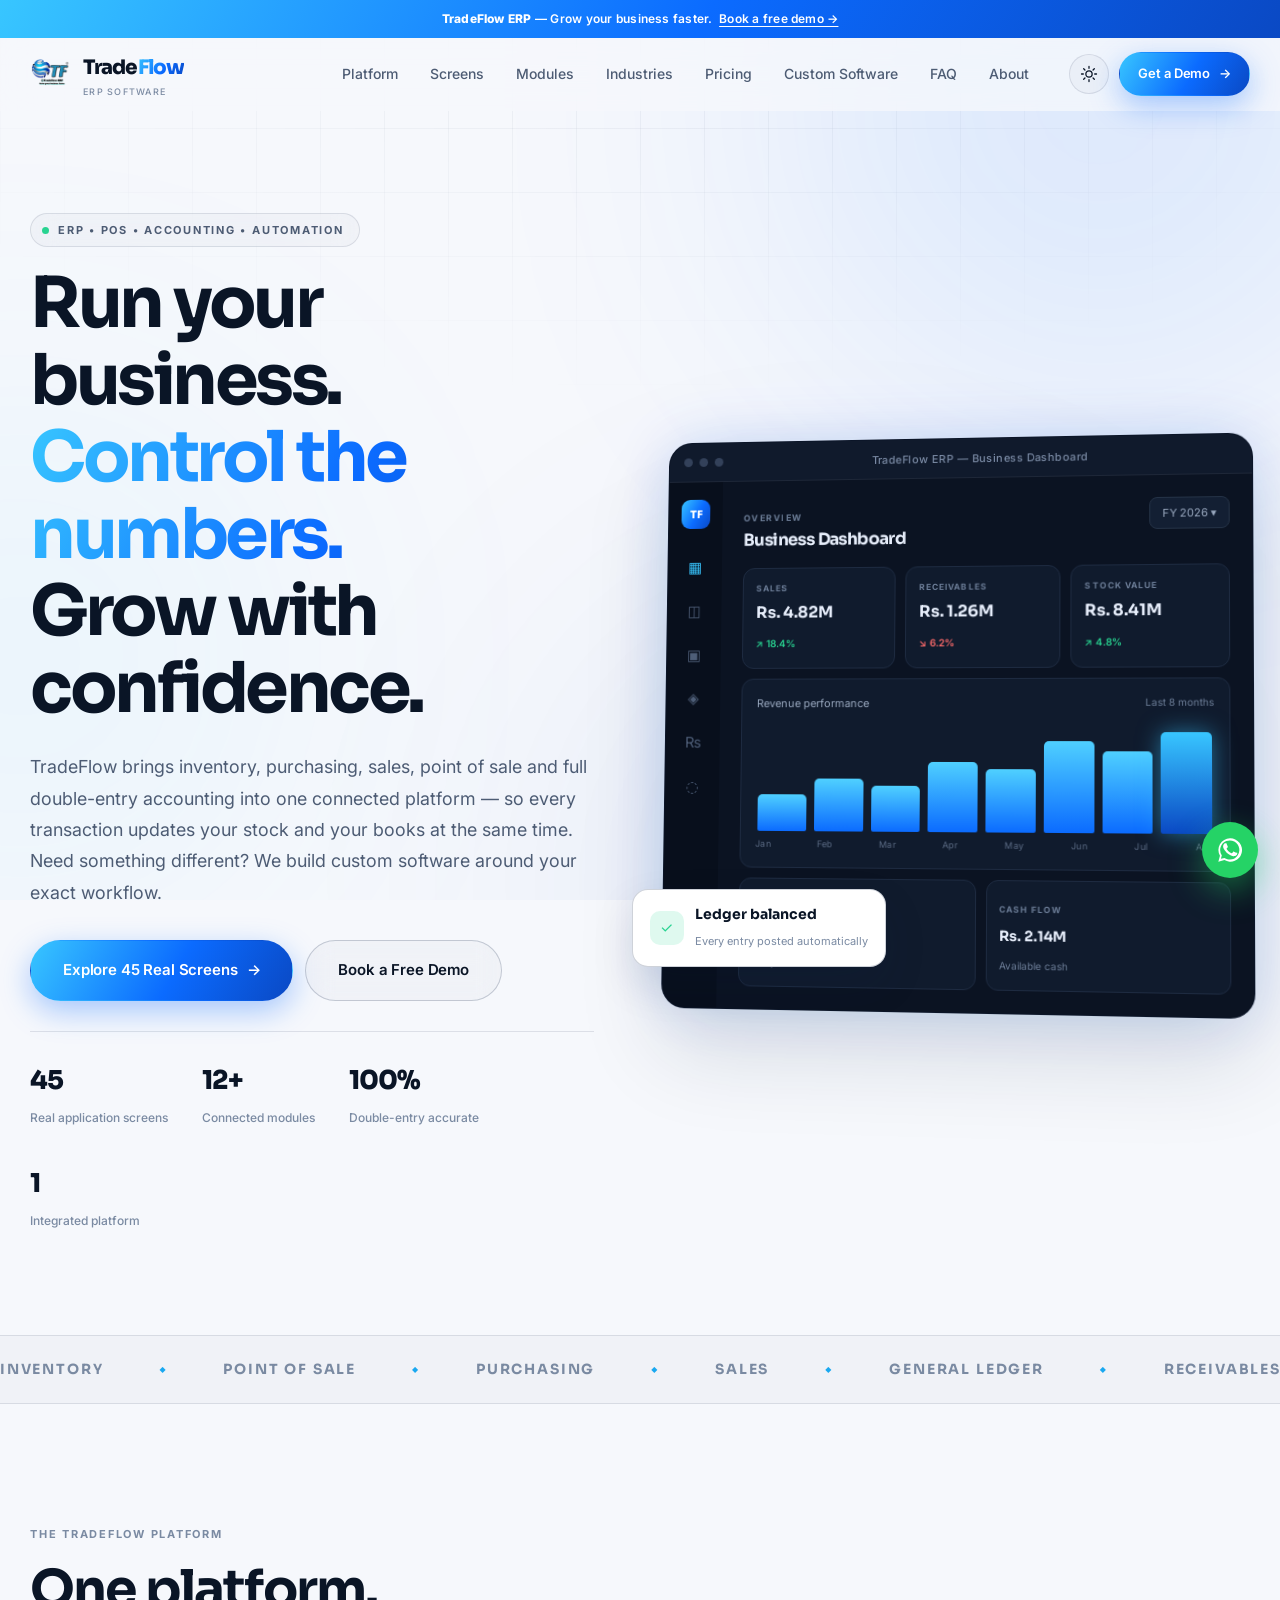
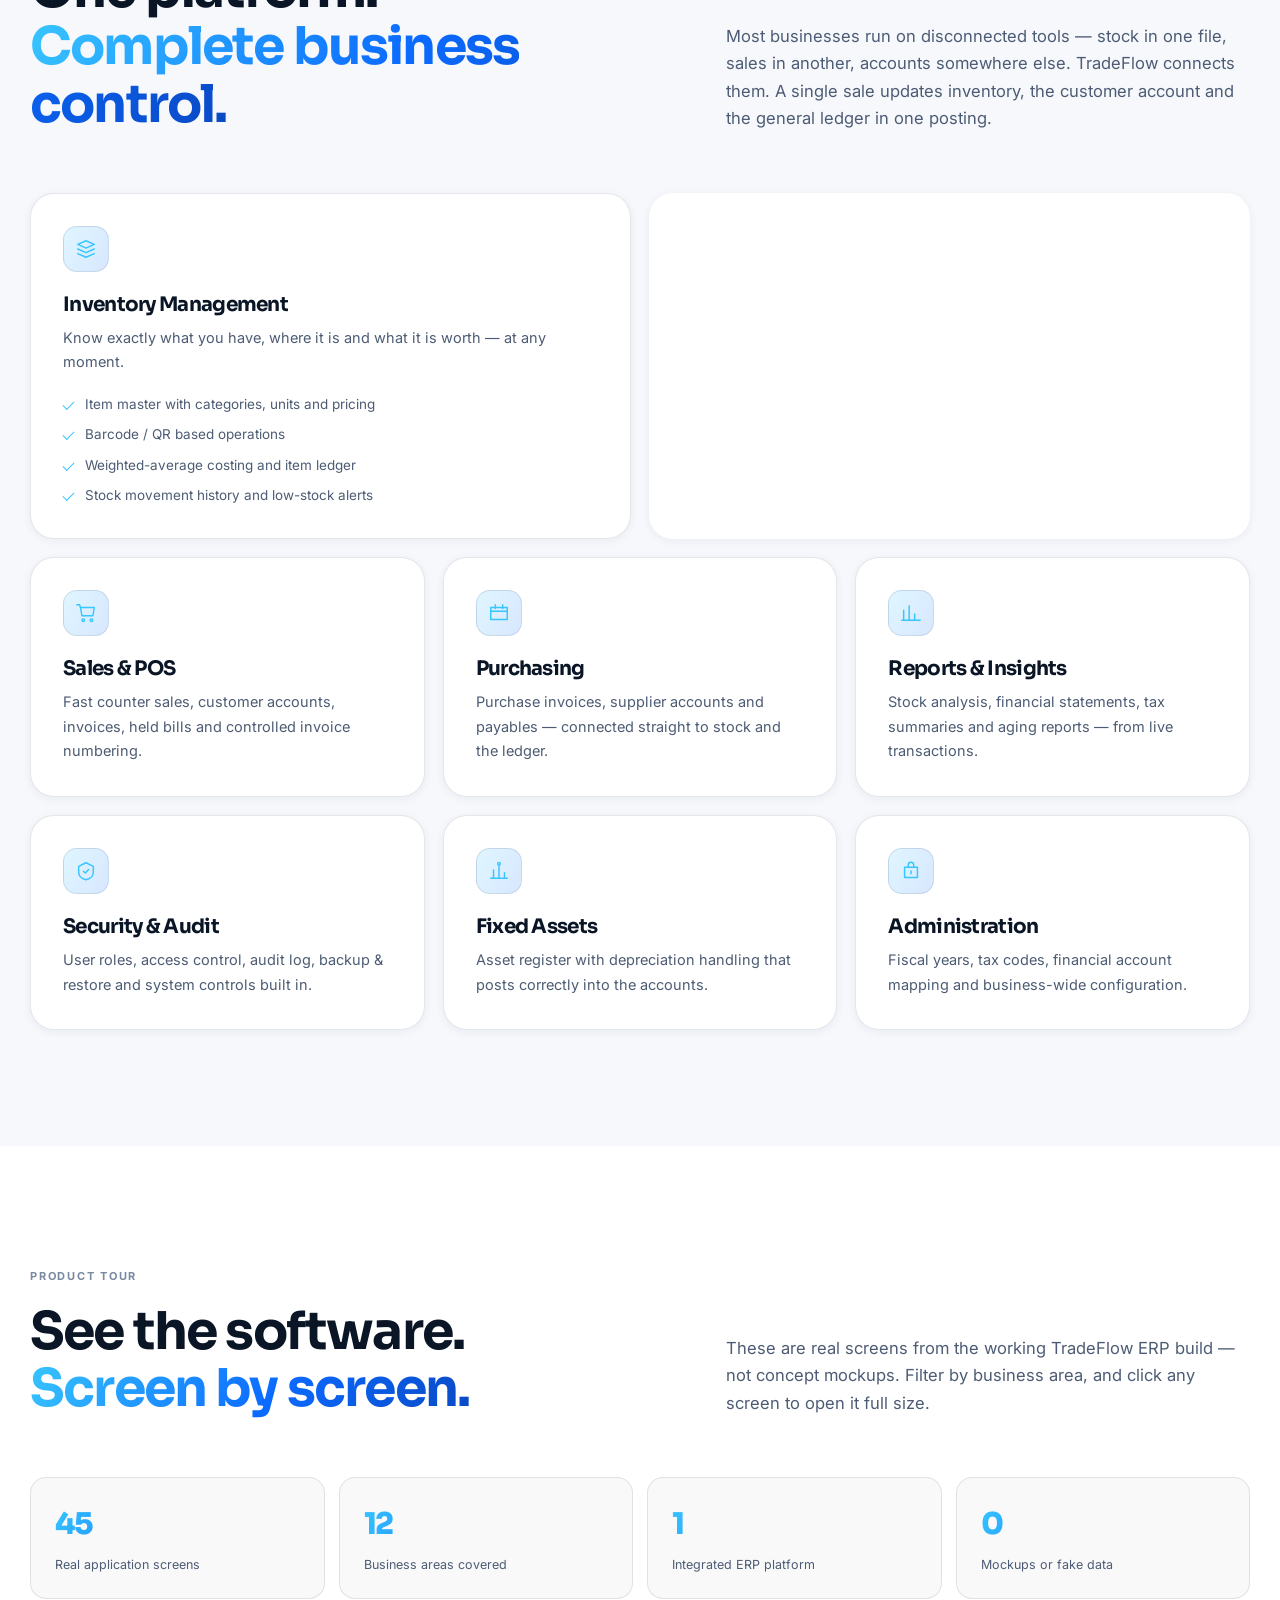
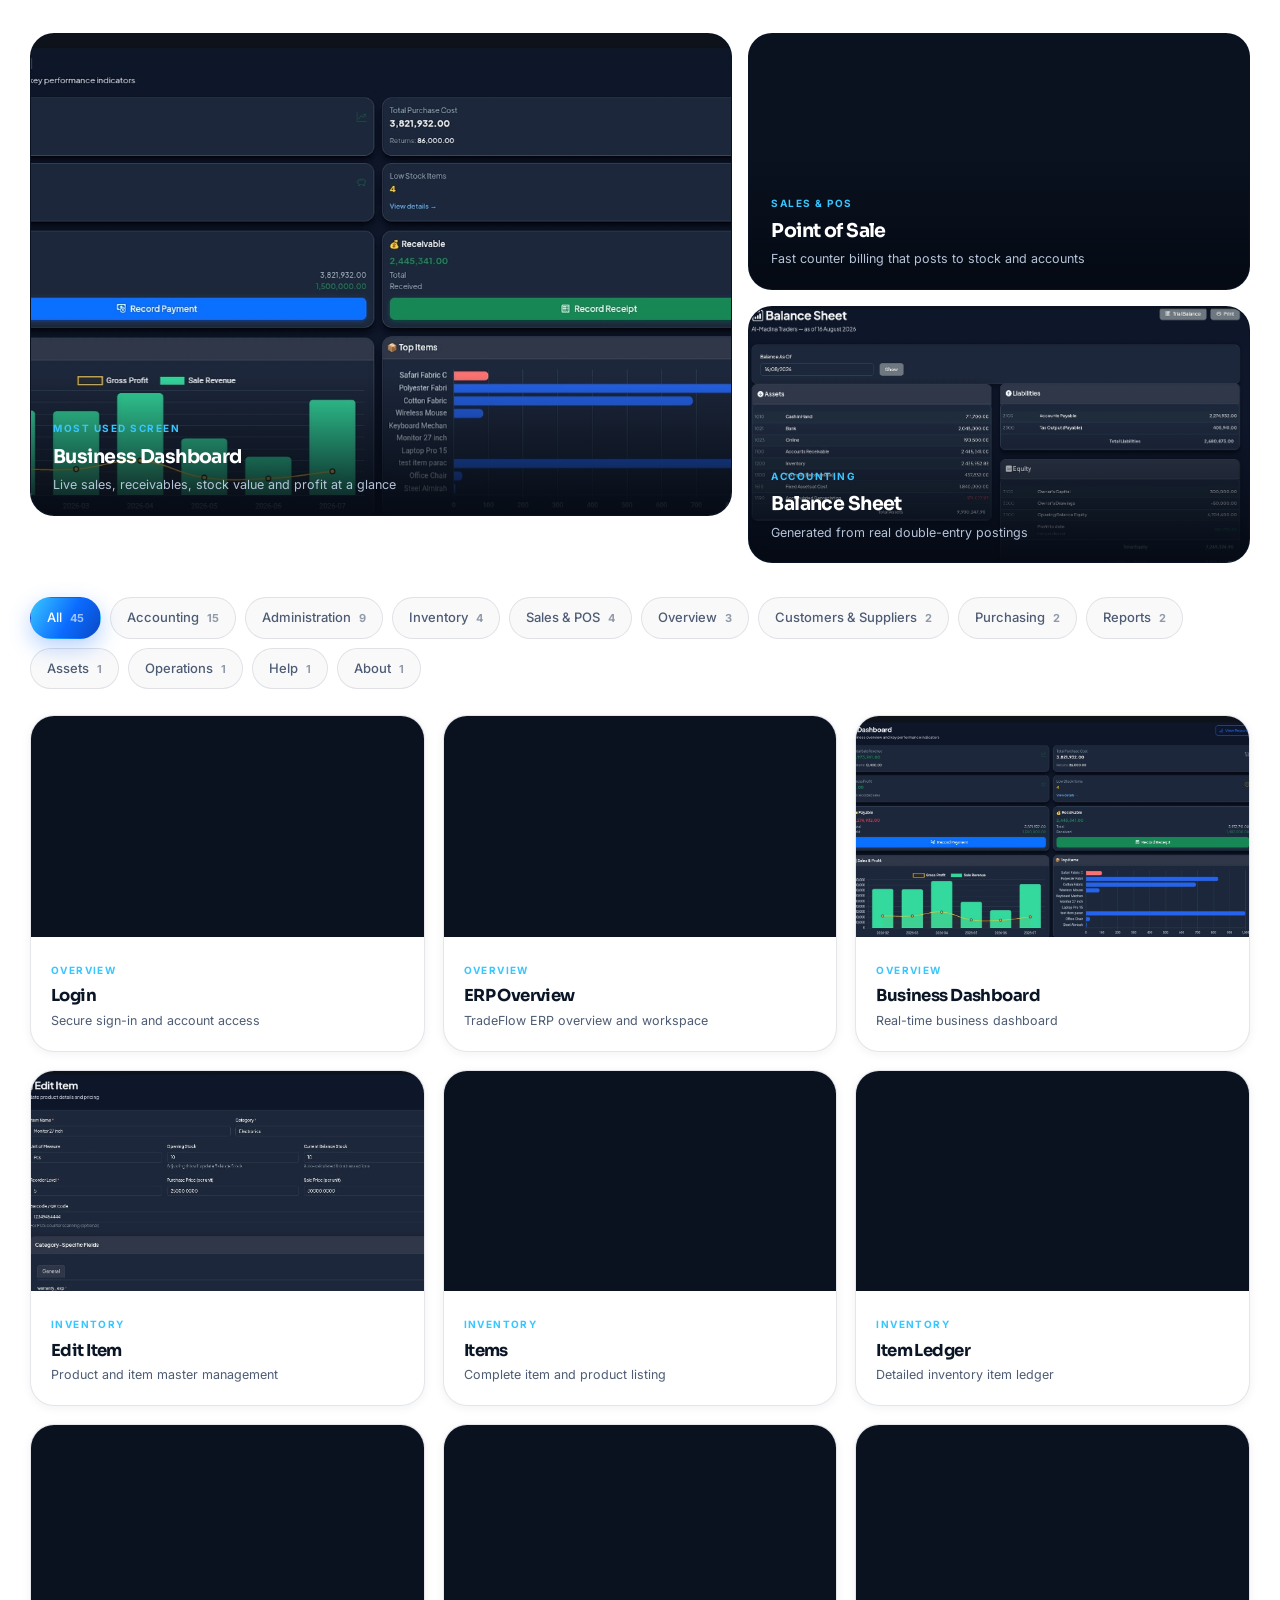
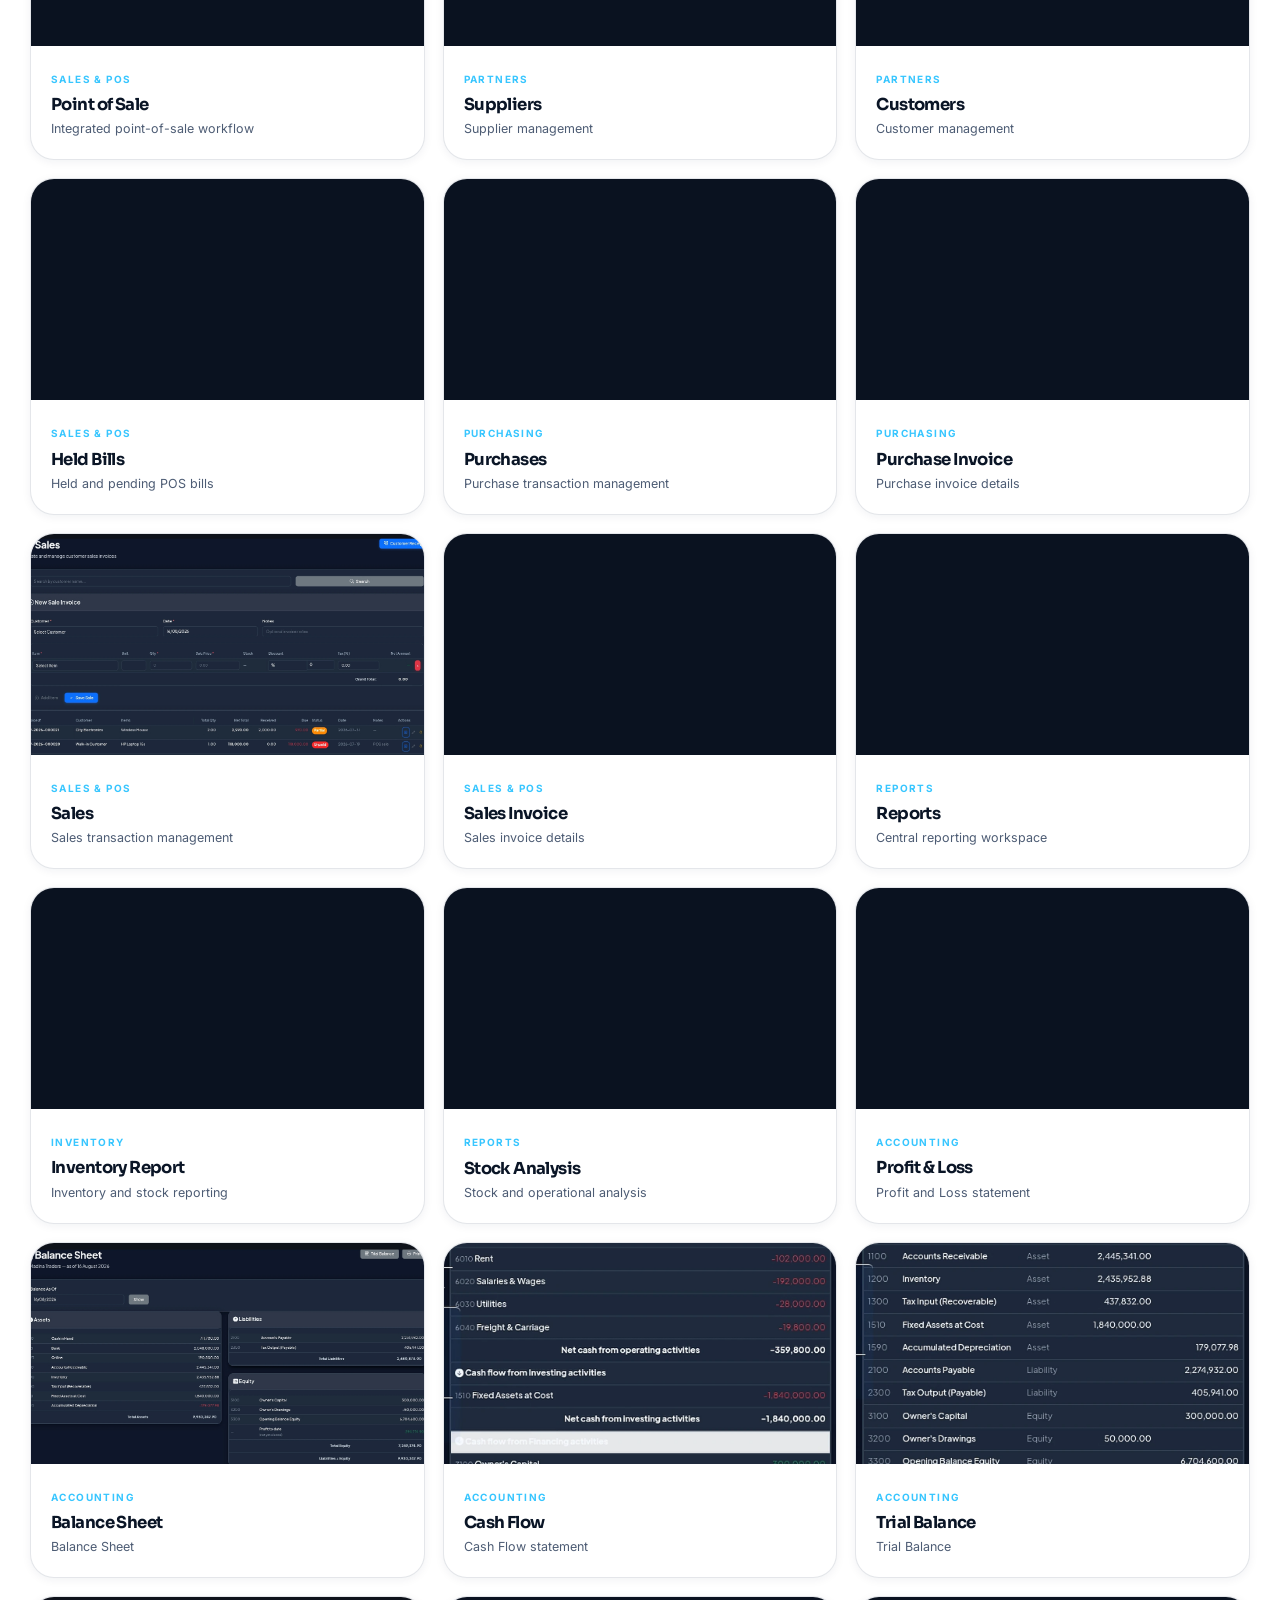
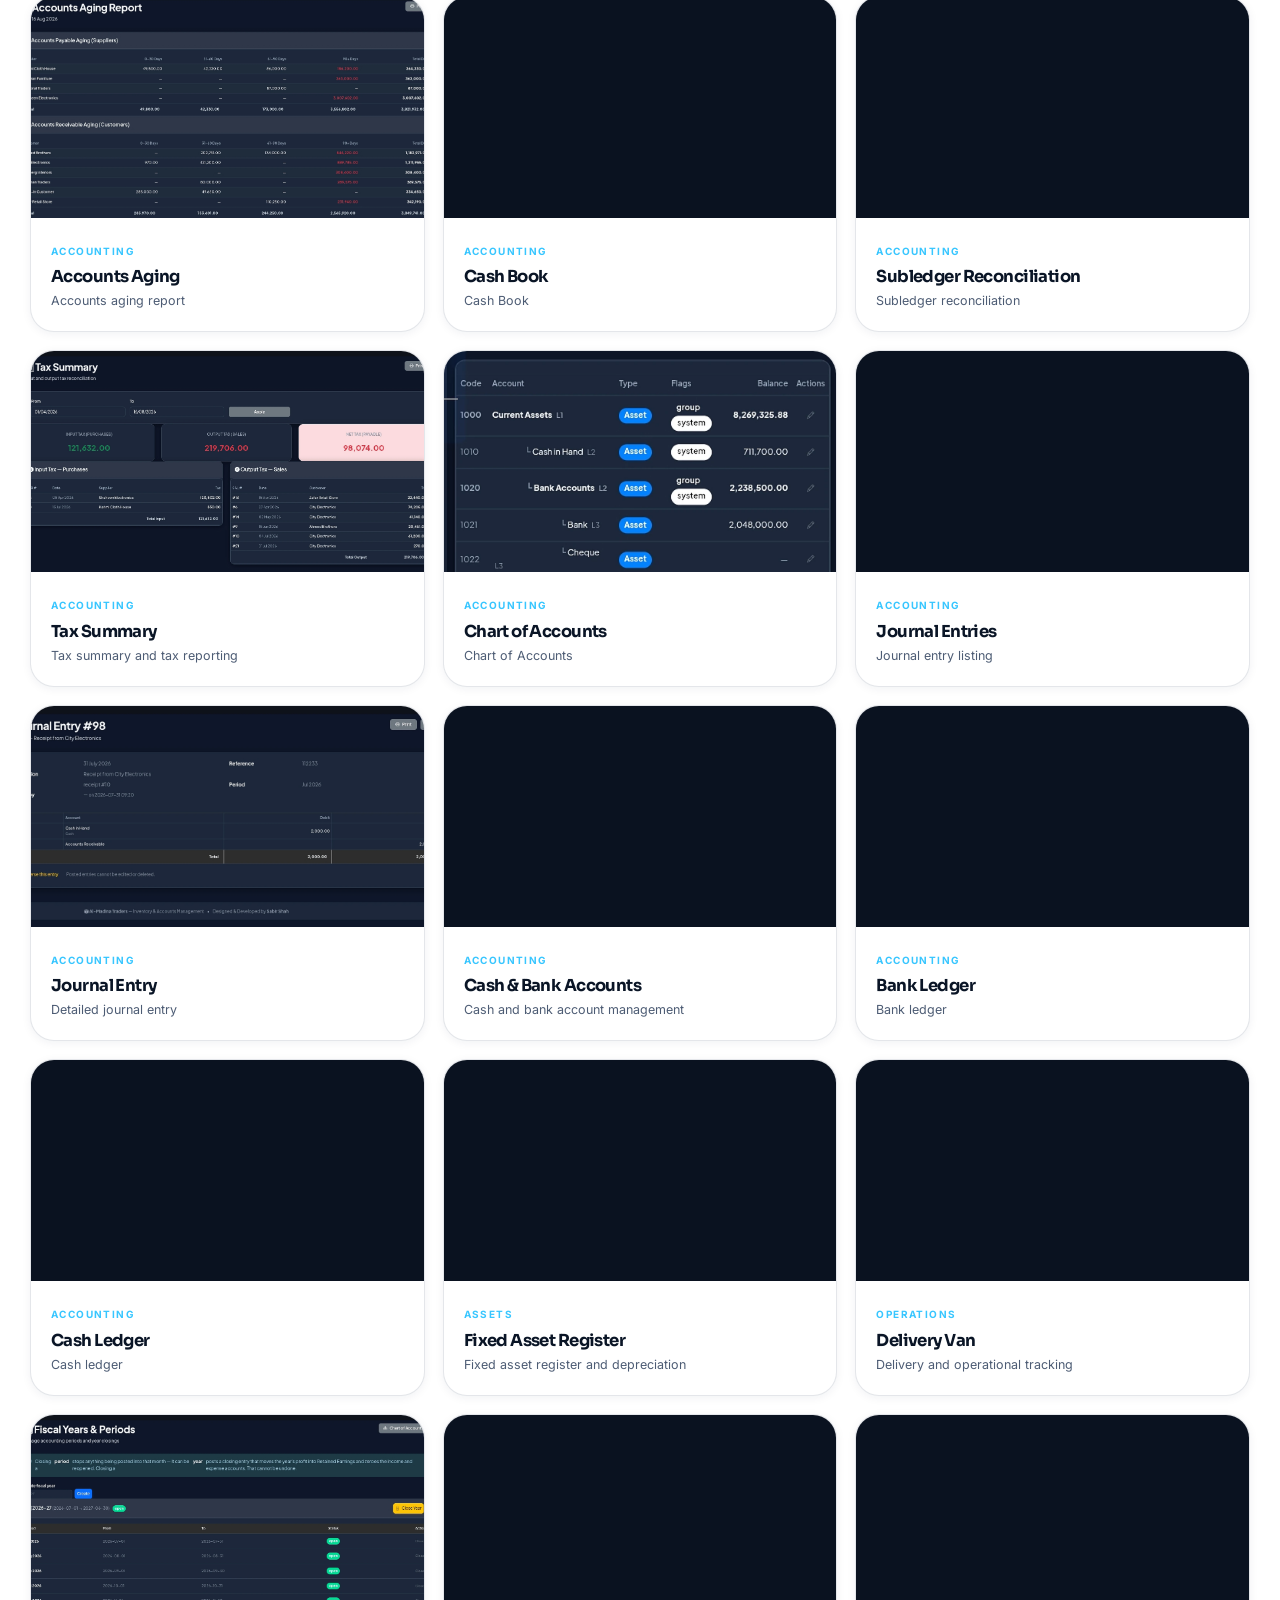
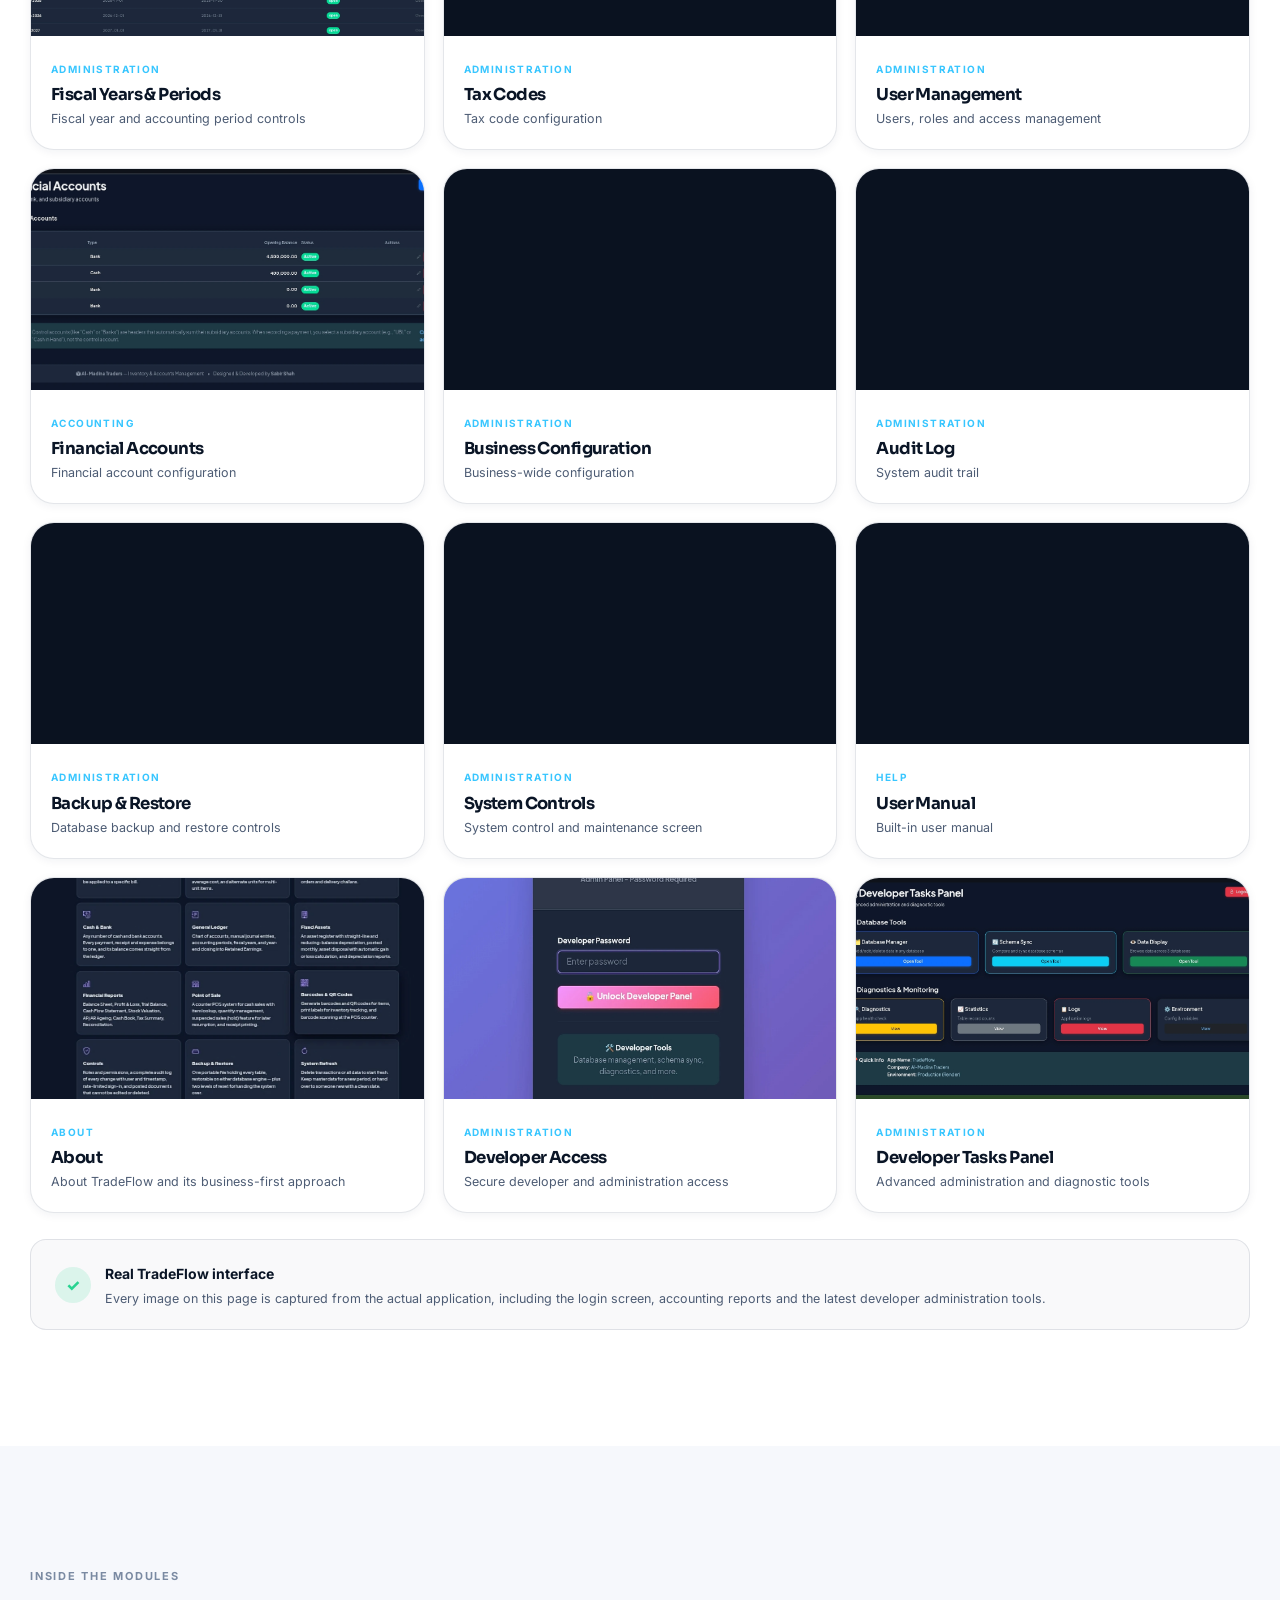
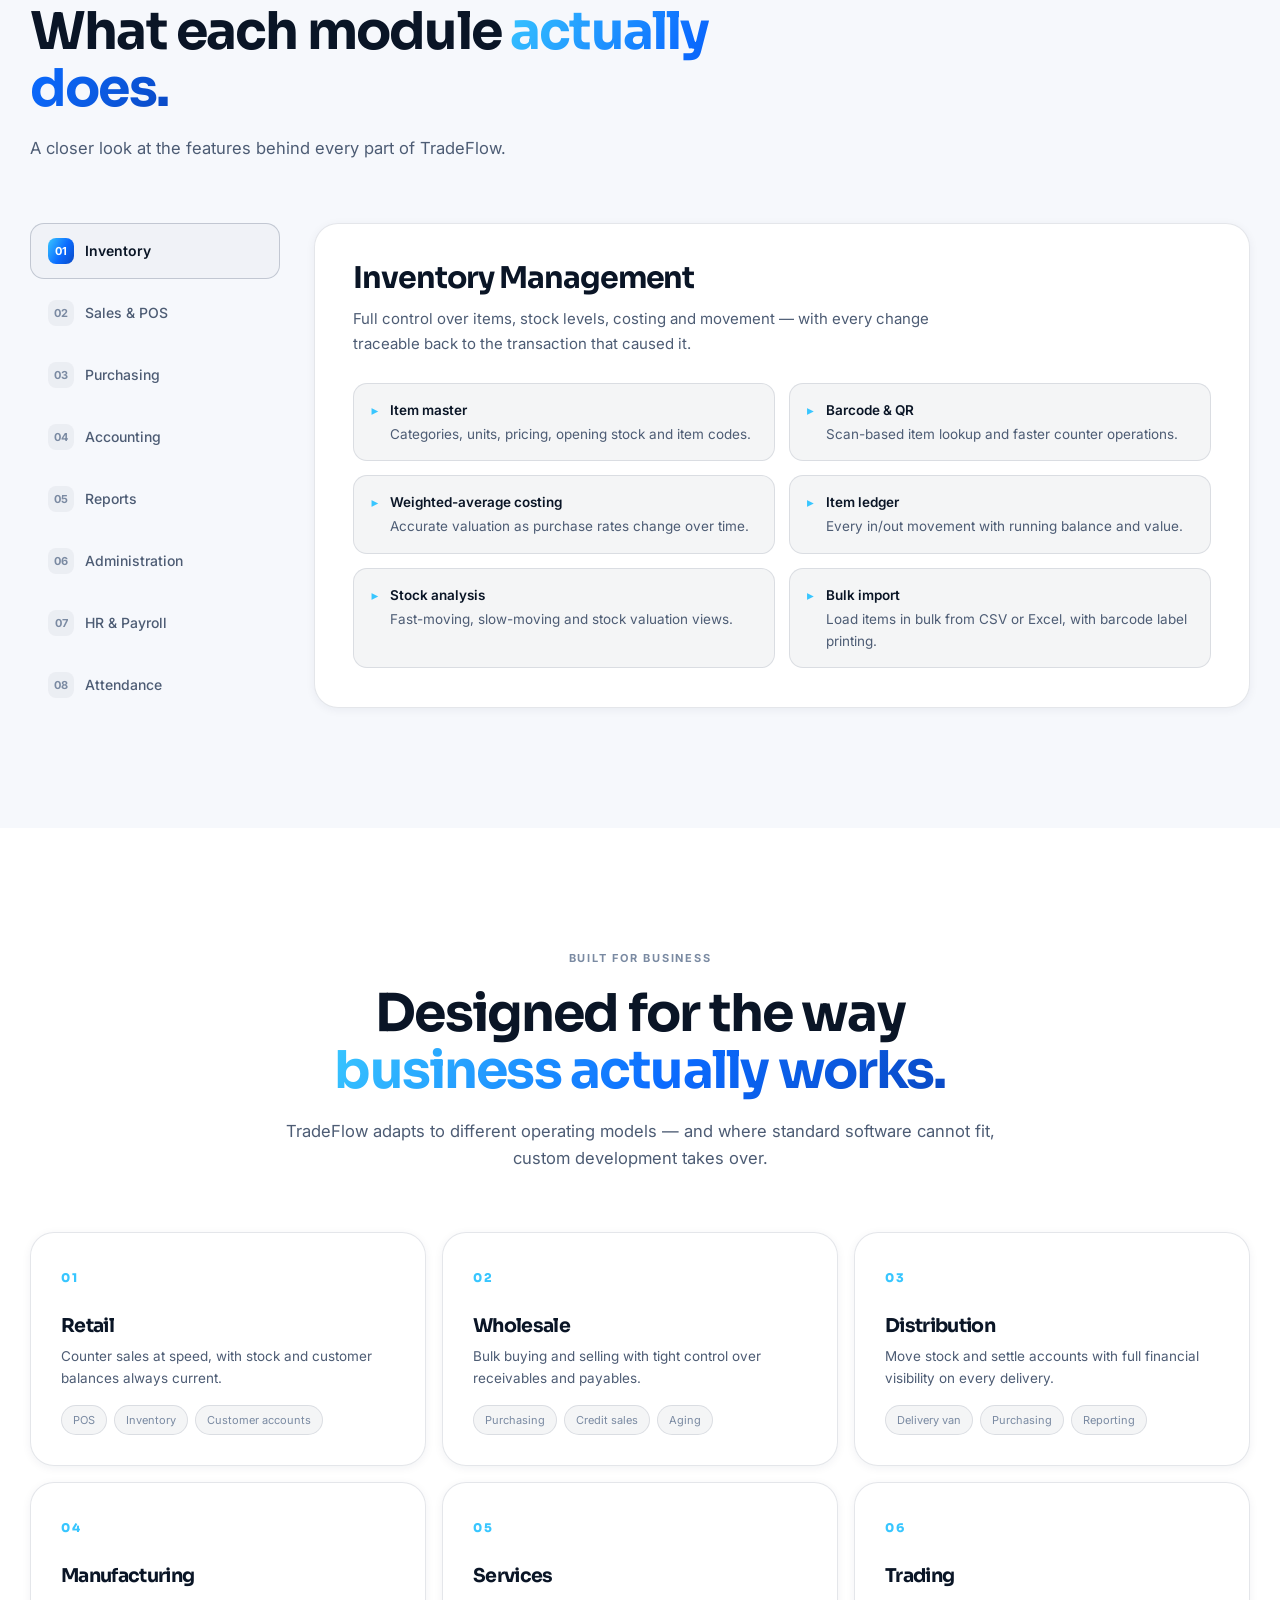
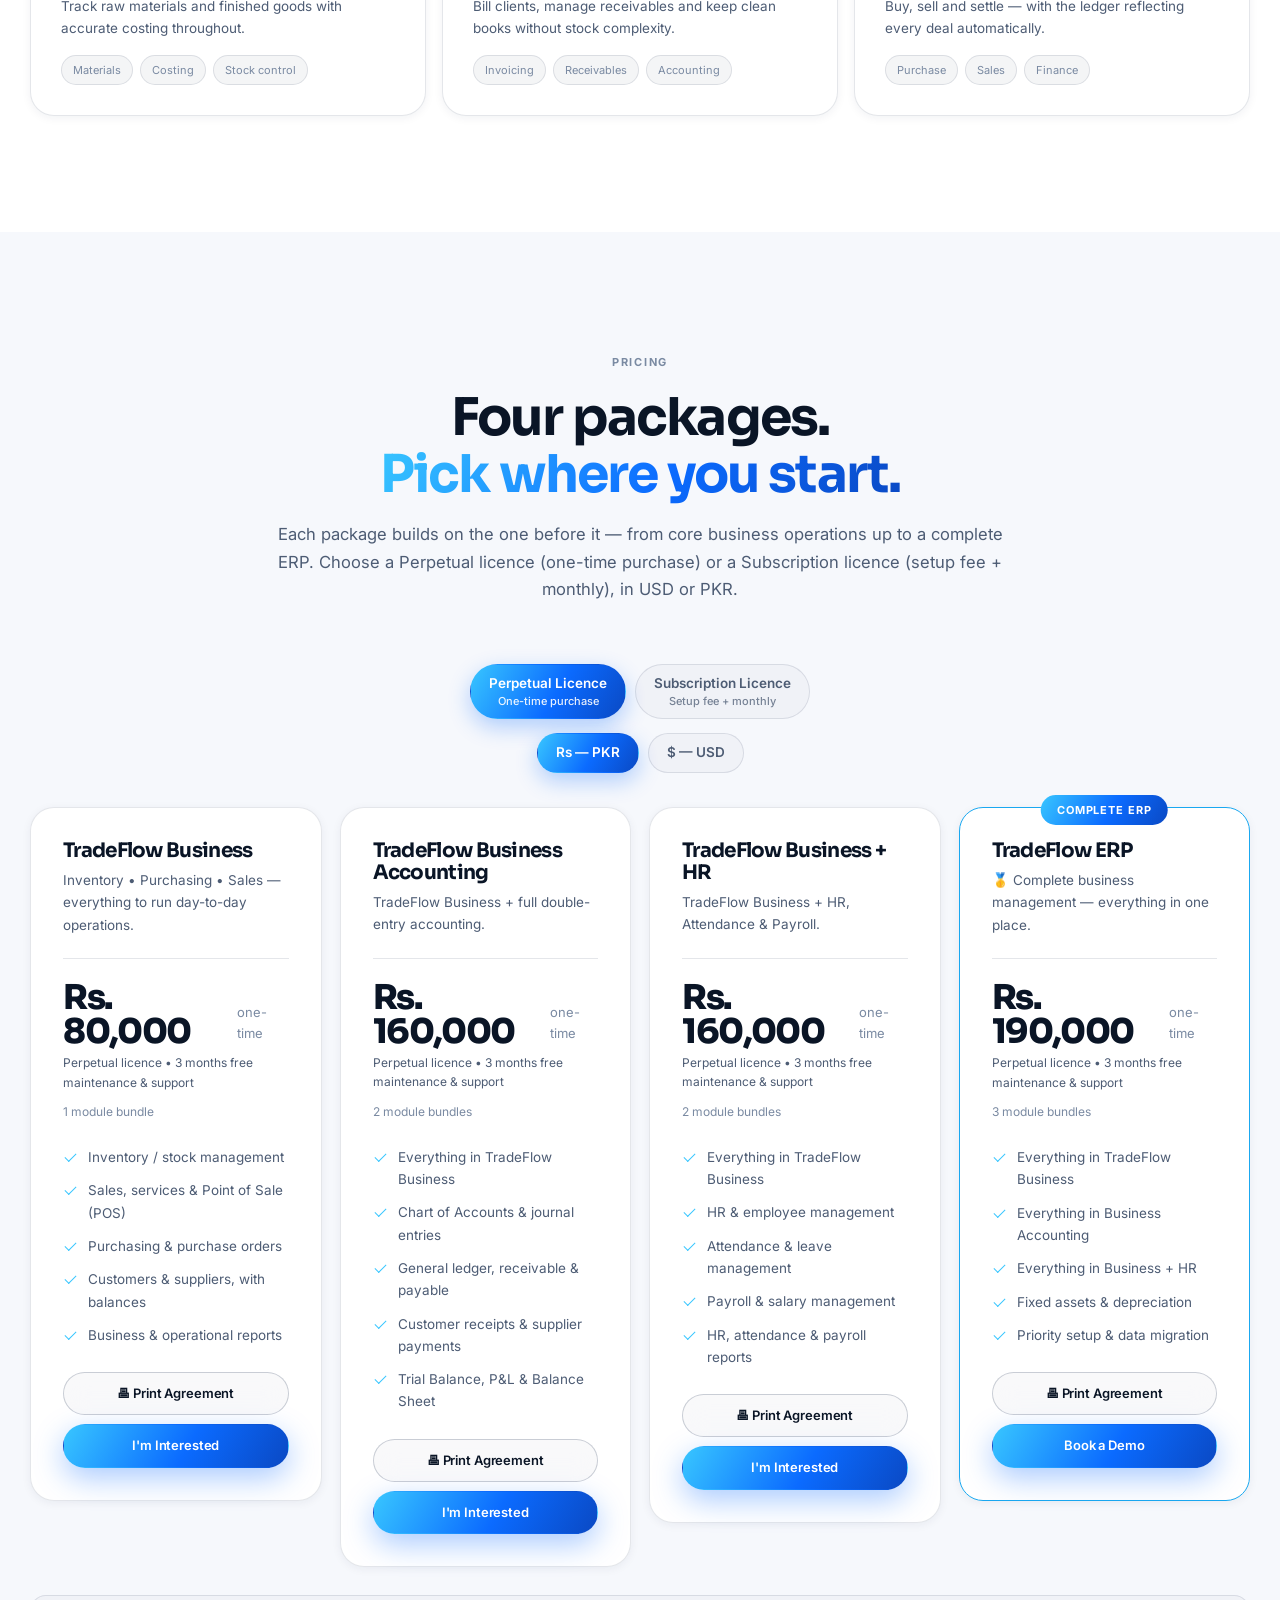
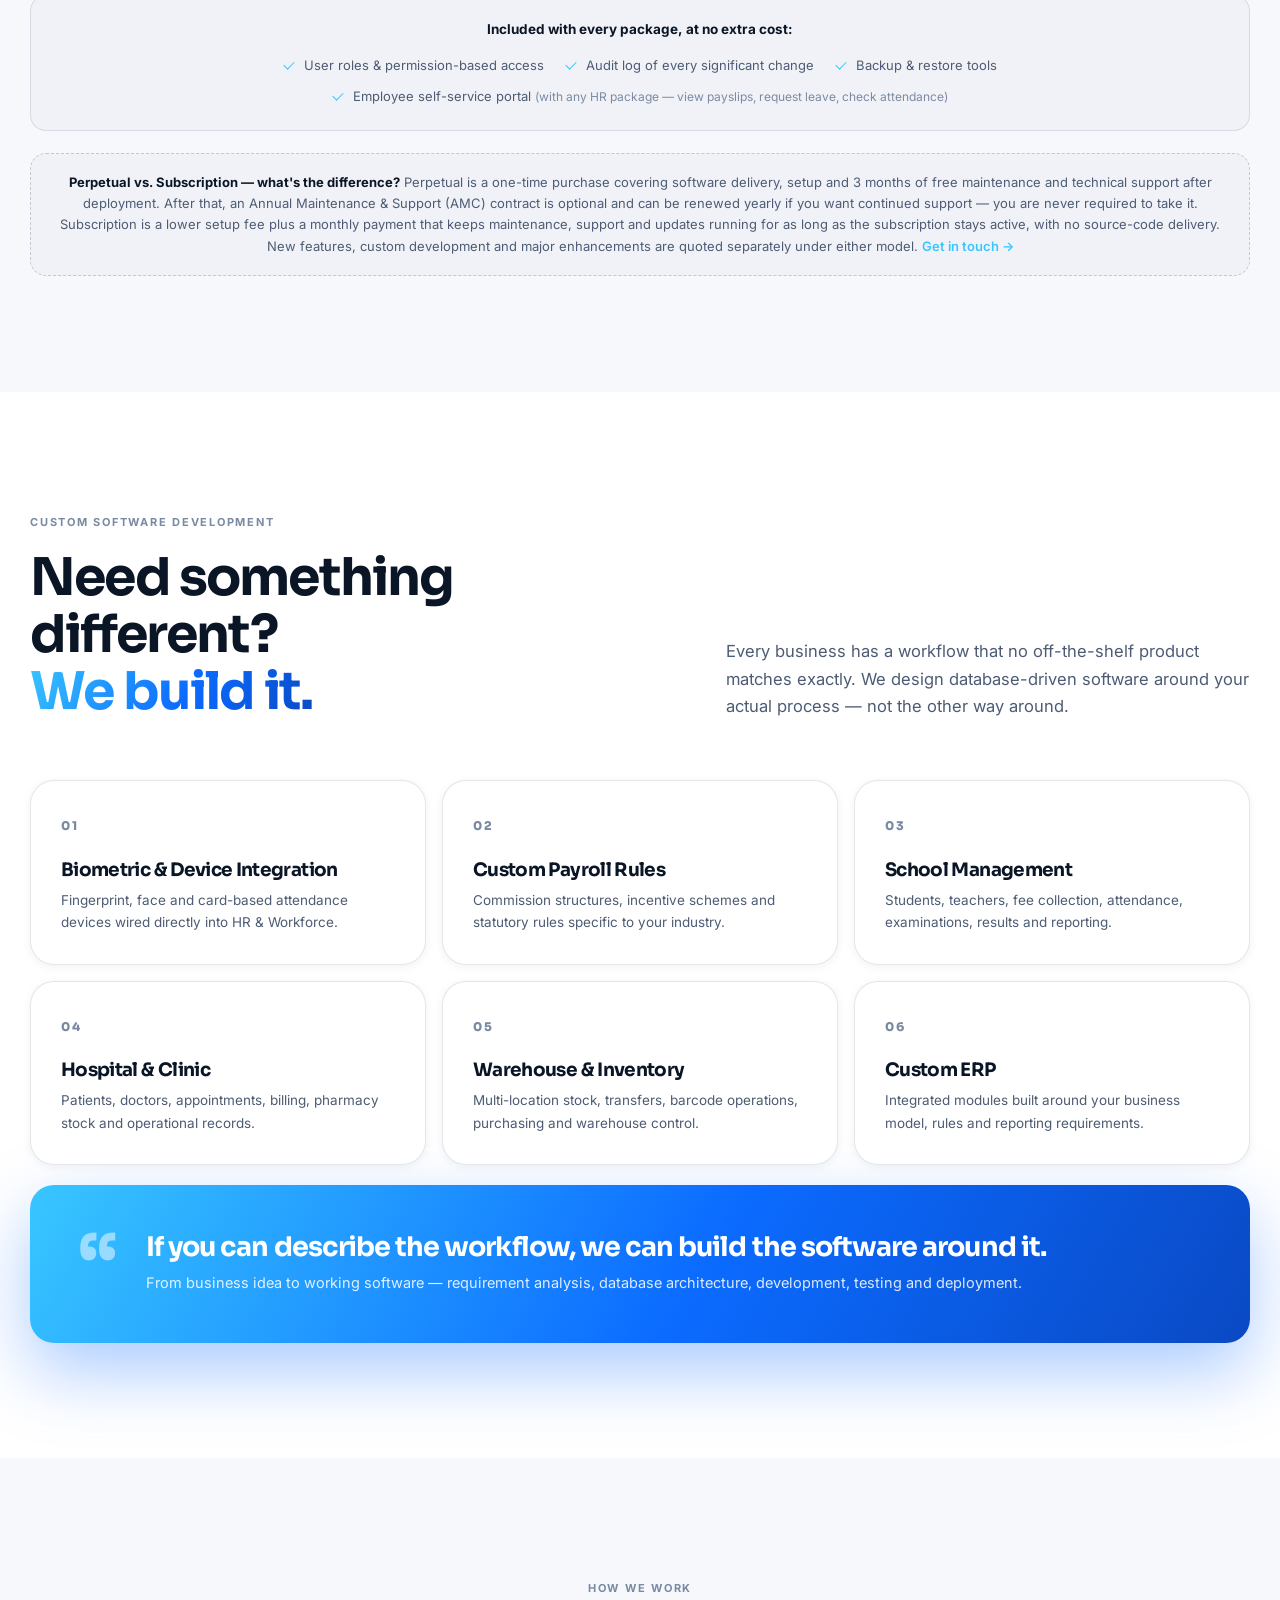
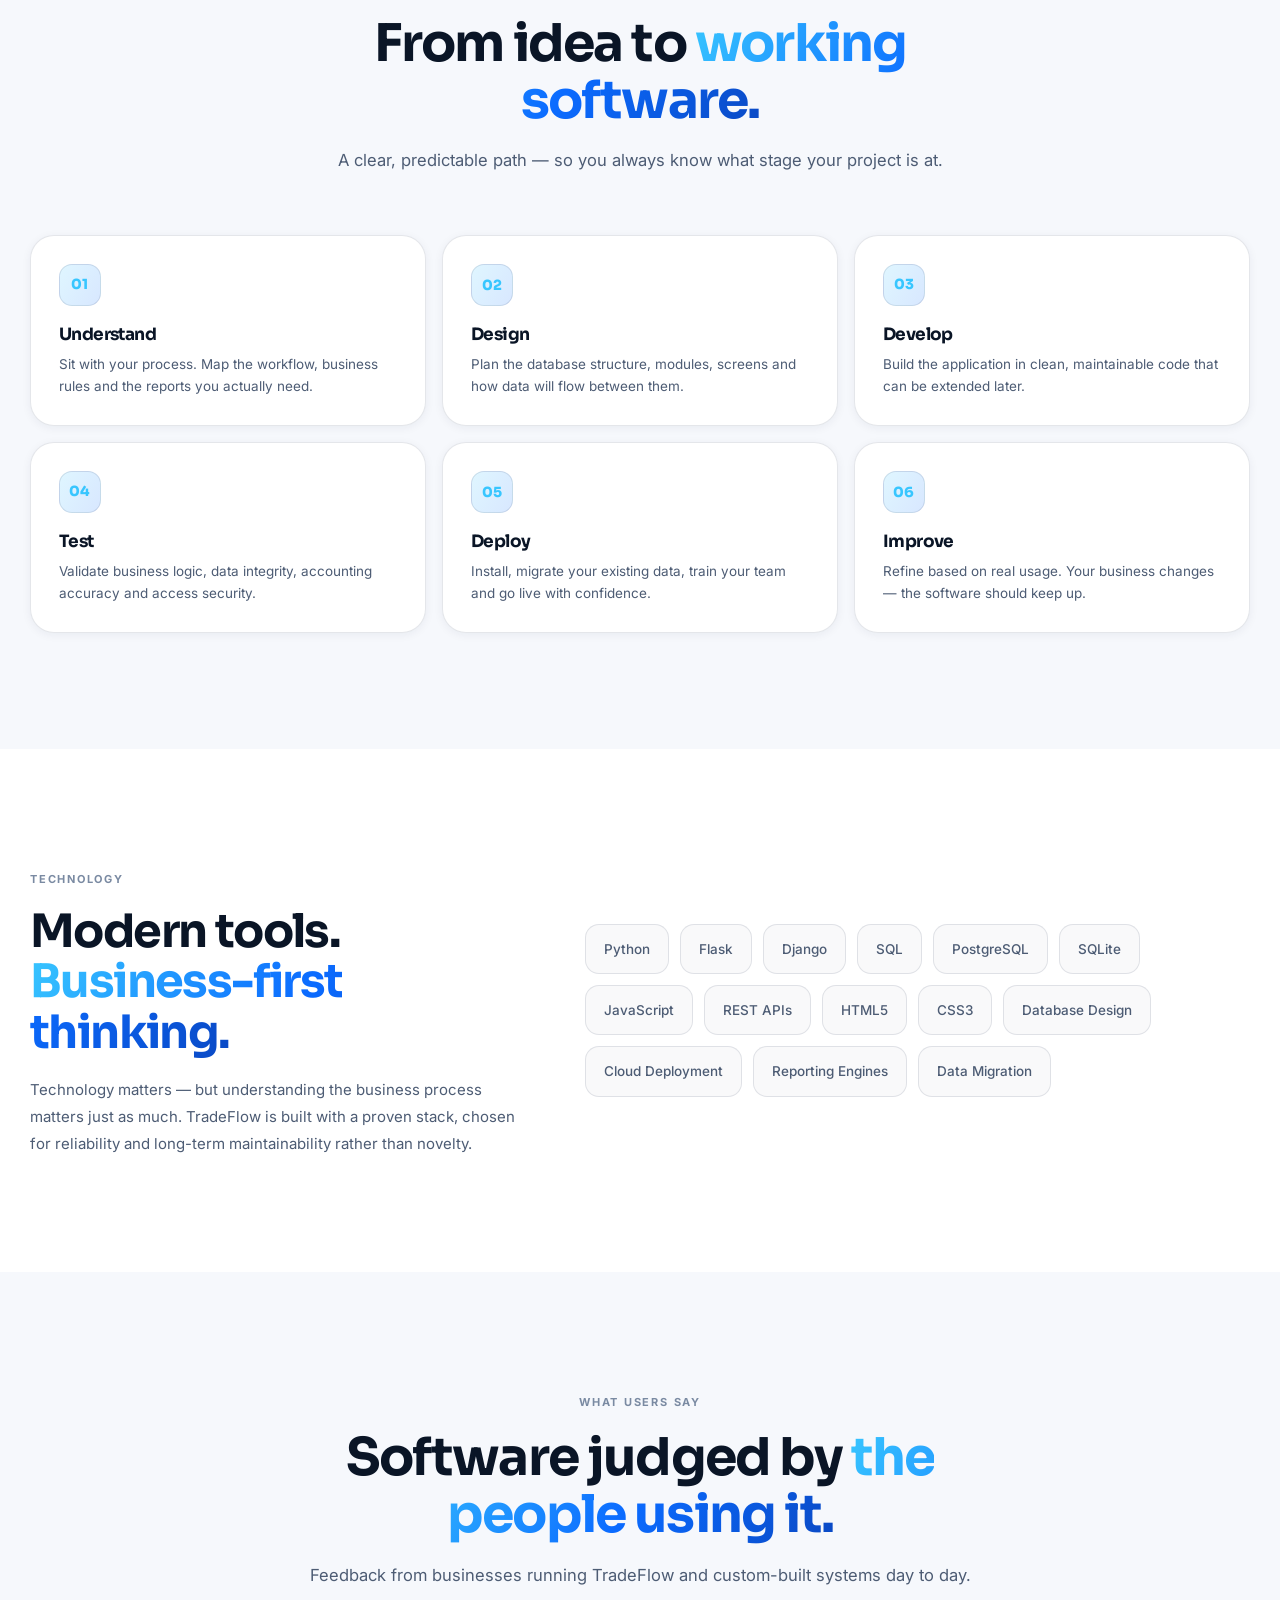
==== index.html @ c268bef8 "chore: migrate GA4 to new measurement ID" ====
<!doctype html>
<html lang="en" data-theme="dark">
<head>
<meta charset="utf-8">
<meta name="viewport" content="width=device-width, initial-scale=1">

<!-- ==========================================================================
     Google Analytics 4 (GA4) — configuration
     ==========================================================================
     Replace the placeholder below with your real GA4 Measurement ID
     (Google Analytics → Admin → Data Streams → your web stream →
     "Measurement ID" — looks like G-XXXXXXXXXX). Until you do, no data is
     sent to Google and no console errors occur. See analytics.js and the
     README "Analytics (GA4)" section for full details of what is tracked.
     ========================================================================== -->
<script>window.GA_MEASUREMENT_ID = 'G-65FK1QW07D';</script>
<script src="analytics.js"></script>

<title>TradeFlow ERP — Inventory, POS, Purchasing &amp; Double-Entry Accounting Software</title>
<meta name="description" content="TradeFlow ERP is a complete business platform — inventory, point of sale, purchasing, sales and double-entry accounting in one system. Explore 45 real application screens, pricing and custom software development by Sabir Shah.">
<meta name="keywords" content="TradeFlow ERP, ERP software Pakistan, inventory software, POS software, accounting software, double entry accounting, custom software development, business management software">
<meta name="author" content="Sabir Shah">
<meta name="theme-color" content="#060a13">
<link rel="canonical" href="https://tradeflow-erp.pages.dev/">
<link rel="icon" href="assets/logo/Logo (4).png">
<link rel="apple-touch-icon" href="assets/logo/Logo (4).png">

<!-- Social preview -->
<meta property="og:type" content="website">
<meta property="og:title" content="TradeFlow ERP — Run your business. Control the numbers.">
<meta property="og:description" content="Inventory, POS, purchasing, sales and double-entry accounting in one integrated platform. See 45 real screens of the software.">
<meta property="og:image" content="assets/screens/screen-02.webp">
<meta name="twitter:card" content="summary_large_image">
<meta name="twitter:title" content="TradeFlow ERP — Complete Business Management Software">
<meta name="twitter:description" content="One platform for inventory, sales, purchasing and accounting. Explore 45 real application screens.">
<meta name="twitter:image" content="assets/screens/screen-02.webp">

<link rel="preconnect" href="https://fonts.googleapis.com">
<link rel="preconnect" href="https://fonts.gstatic.com" crossorigin>
<link href="https://fonts.googleapis.com/css2?family=Sora:wght@400;600;700;800&family=Inter:wght@400;500;600;700&display=swap" rel="stylesheet">
<link rel="stylesheet" href="styles.css">

<script type="application/ld+json">
{
  "@context":"https://schema.org",
  "@type":"SoftwareApplication",
  "name":"TradeFlow ERP",
  "applicationCategory":"BusinessApplication",
  "operatingSystem":"Windows, Web",
  "description":"Integrated ERP software covering inventory management, point of sale, purchasing, sales and double-entry accounting.",
  "author":{"@type":"Person","name":"Sabir Shah","email":"sabir1212@yahoo.com"},
  "offers":{"@type":"AggregateOffer","priceCurrency":"PKR","lowPrice":"20000","highPrice":"190000"}
}
</script>
<!-- Set the saved theme before first paint so the page never flashes. -->
<script>
  try{
    var t = localStorage.getItem('tf-theme');
    if(!t) t = matchMedia('(prefers-color-scheme: light)').matches ? 'light' : 'dark';
    document.documentElement.setAttribute('data-theme', t);
  }catch(e){}
</script>
</head>
<body>

<div class="aurora" aria-hidden="true"><i></i><i></i><i></i></div>
<div class="grid-lines" aria-hidden="true"></div>

<div class="topbar">
  <b>TradeFlow ERP</b> — Grow your business faster. &nbsp;<a href="#contact" data-cta="Book a Free Demo (Topbar)">Book a free demo →</a>
</div>

<header class="nav-wrap" id="navWrap">
  <nav class="nav container" aria-label="Main navigation">
    <a class="brand" href="#home" aria-label="TradeFlow ERP — home">
      <img src="assets/logo/Logo (4).png" alt="TradeFlow ERP logo" width="42" height="42">
      <span>Trade<em>Flow</em><small>ERP Software</small></span>
    </a>

    <div class="nav-links" id="navLinks">
      <a href="#erp">Platform</a>
      <a href="#screens">Screens</a>
      <a href="#modules">Modules</a>
      <a href="#solutions">Industries</a>
      <a href="#pricing">Pricing</a>
      <a href="#custom">Custom Software</a>
      <a href="#faq">FAQ</a>
      <a href="#about">About</a>
    </div>

    <div class="nav-tools">
      <button class="theme-toggle" id="themeToggle" type="button" aria-label="Switch colour theme" title="Switch theme">
        <svg class="icon-moon" viewBox="0 0 24 24" aria-hidden="true"><path d="M21 12.8A9 9 0 1 1 11.2 3a7 7 0 0 0 9.8 9.8z"/></svg>
        <svg class="icon-sun" viewBox="0 0 24 24" aria-hidden="true"><circle cx="12" cy="12" r="4.2"/><path d="M12 2v2.4M12 19.6V22M2 12h2.4M19.6 12H22M4.9 4.9l1.7 1.7M17.4 17.4l1.7 1.7M19.1 4.9l-1.7 1.7M6.6 17.4l-1.7 1.7"/></svg>
      </button>
      <a class="btn btn--primary btn--sm nav-cta" href="#contact" data-cta="Get a Demo (Nav)">Get a Demo <span>→</span></a>
      <button class="menu-toggle" id="menuToggle" type="button" aria-label="Open menu" aria-expanded="false" aria-controls="navLinks">
        <i></i><i></i><i></i>
      </button>
    </div>
  </nav>
</header>

<main id="home">

  <!-- ==================== HERO ==================== -->
  <section class="hero">
    <div class="container hero-grid">
      <div class="hero-copy reveal">
        <div class="eyebrow eyebrow--chip"><span class="pulse"></span> ERP • POS • Accounting • Automation</div>
        <h1>
          <span>Run your business.</span>
          <span class="grad-text">Control the numbers.</span>
          <span>Grow with confidence.</span>
        </h1>
        <p class="hero-text">
          TradeFlow brings inventory, purchasing, sales, point of sale and full double-entry
          accounting into one connected platform — so every transaction updates your stock
          and your books at the same time. Need something different? We build custom software
          around your exact workflow.
        </p>
        <div class="hero-actions">
          <a class="btn btn--primary btn--lg" href="#screens" data-cta="Explore 45 Real Screens">Explore 45 Real Screens <span>→</span></a>
          <a class="btn btn--ghost btn--lg" href="#contact" data-cta="Book a Free Demo (Hero)">Book a Free Demo</a>
        </div>
        <div class="hero-stats">
          <div><strong>45</strong><span>Real application screens</span></div>
          <div><strong>12+</strong><span>Connected modules</span></div>
          <div><strong>100%</strong><span>Double-entry accurate</span></div>
          <div><strong>1</strong><span>Integrated platform</span></div>
        </div>
      </div>

      <div class="mock-wrap reveal d2">
        <div class="mock">
          <div class="mock-bar"><i></i><i></i><i></i><b>TradeFlow ERP — Business Dashboard</b></div>
          <div class="mock-body">
            <aside class="mock-side" aria-hidden="true">
              <b>TF</b><i class="on">▦</i><i>◫</i><i>▣</i><i>◈</i><i>₨</i><i>◌</i>
            </aside>
            <div class="mock-main">
              <div class="mock-head">
                <div><small>OVERVIEW</small><h3>Business Dashboard</h3></div>
                <button type="button">FY 2026 ▾</button>
              </div>
              <div class="mock-kpis">
                <div class="kpi"><small>SALES</small><strong>Rs. 4.82M</strong><label>↗ 18.4%</label></div>
                <div class="kpi"><small>RECEIVABLES</small><strong>Rs. 1.26M</strong><label class="down">↘ 6.2%</label></div>
                <div class="kpi"><small>STOCK VALUE</small><strong>Rs. 8.41M</strong><label>↗ 4.8%</label></div>
              </div>
              <div class="mock-chart">
                <div class="mock-chart-head"><span>Revenue performance</span><small>Last 8 months</small></div>
                <div class="bars">
                  <i style="height:36%;animation-delay:.05s"></i>
                  <i style="height:51%;animation-delay:.12s"></i>
                  <i style="height:44%;animation-delay:.19s"></i>
                  <i style="height:67%;animation-delay:.26s"></i>
                  <i style="height:61%;animation-delay:.33s"></i>
                  <i style="height:88%;animation-delay:.4s"></i>
                  <i style="height:78%;animation-delay:.47s"></i>
                  <i style="height:96%;animation-delay:.54s"></i>
                </div>
                <div class="months"><span>Jan</span><span>Feb</span><span>Mar</span><span>Apr</span><span>May</span><span>Jun</span><span>Jul</span><span>Aug</span></div>
              </div>
              <div class="mock-row">
                <div><small>PROFIT &amp; LOSS</small><strong>Rs. 842,600</strong><span>Net profit</span></div>
                <div><small>CASH FLOW</small><strong>Rs. 2.14M</strong><span>Available cash</span></div>
              </div>
            </div>
          </div>
        </div>
        <div class="float-badge">
          <em>✓</em>
          <div><strong>Ledger balanced</strong><span>Every entry posted automatically</span></div>
        </div>
      </div>
    </div>
  </section>

  <!-- ==================== MARQUEE ==================== -->
  <div class="strip" aria-hidden="true">
    <div class="strip-track">
      <span>Inventory</span><span>Point of Sale</span><span>Purchasing</span><span>Sales</span>
      <span>General Ledger</span><span>Receivables</span><span>Payables</span><span>Fixed Assets</span>
      <span>Reporting</span><span>Tax</span><span>Audit Trail</span><span>Automation</span>
      <span>Inventory</span><span>Point of Sale</span><span>Purchasing</span><span>Sales</span>
      <span>General Ledger</span><span>Receivables</span><span>Payables</span><span>Fixed Assets</span>
      <span>Reporting</span><span>Tax</span><span>Audit Trail</span><span>Automation</span>
    </div>
  </div>

  <!-- ==================== PLATFORM / FEATURES ==================== -->
  <section class="section" id="erp">
    <div class="container">
      <div class="section-head section-head--split reveal">
        <div>
          <div class="eyebrow">The TradeFlow Platform</div>
          <h2>One platform.<br><span class="grad-text">Complete business control.</span></h2>
        </div>
        <p>
          Most businesses run on disconnected tools — stock in one file, sales in another,
          accounts somewhere else. TradeFlow connects them. A single sale updates inventory,
          the customer account and the general ledger in one posting.
        </p>
      </div>

      <div class="feature-grid">
        <article class="feature feature--wide card reveal">
          <div class="ic"><svg viewBox="0 0 24 24"><path d="M3 7l9-4 9 4-9 4-9-4z"/><path d="M3 12l9 4 9-4M3 17l9 4 9-4"/></svg></div>
          <h3>Inventory Management</h3>
          <p>Know exactly what you have, where it is and what it is worth — at any moment.</p>
          <ul>
            <li>Item master with categories, units and pricing</li>
            <li>Barcode / QR based operations</li>
            <li>Weighted-average costing and item ledger</li>
            <li>Stock movement history and low-stock alerts</li>
          </ul>
        </article>

        <article class="feature feature--wide card feature--spot reveal d1">
          <div class="ic"><svg viewBox="0 0 24 24"><path d="M4 5h16v14H4z"/><path d="M4 10h16M8 15h4"/></svg></div>
          <h3>Double-Entry Accounting</h3>
          <p>A real accounting engine underneath — not a spreadsheet with totals.</p>
          <ul>
            <li>General Ledger, Trial Balance &amp; Chart of Accounts</li>
            <li>Profit &amp; Loss, Balance Sheet, Cash Flow</li>
            <li>Receivables, payables and account aging</li>
            <li>Journal entries with full audit trail</li>
          </ul>
        </article>

        <article class="feature card reveal">
          <div class="ic"><svg viewBox="0 0 24 24"><path d="M6 6h15l-1.5 9h-12z"/><circle cx="9" cy="20" r="1.4"/><circle cx="18" cy="20" r="1.4"/><path d="M6 6L5 3H2"/></svg></div>
          <h3>Sales &amp; POS</h3>
          <p>Fast counter sales, customer accounts, invoices, held bills and controlled invoice numbering.</p>
        </article>

        <article class="feature card reveal d1">
          <div class="ic"><svg viewBox="0 0 24 24"><path d="M3 6h18v13H3z"/><path d="M3 10h18M8 3v4M16 3v4"/></svg></div>
          <h3>Purchasing</h3>
          <p>Purchase invoices, supplier accounts and payables — connected straight to stock and the ledger.</p>
        </article>

        <article class="feature card reveal d2">
          <div class="ic"><svg viewBox="0 0 24 24"><path d="M4 20V9M10 20V4M16 20v-7M22 20H2"/></svg></div>
          <h3>Reports &amp; Insights</h3>
          <p>Stock analysis, financial statements, tax summaries and aging reports — from live transactions.</p>
        </article>

        <article class="feature card reveal">
          <div class="ic"><svg viewBox="0 0 24 24"><path d="M12 3l8 4v6c0 4.4-3.2 7.4-8 8.6C7.2 20.4 4 17.4 4 13V7z"/><path d="M9.2 12.2l2 2 3.6-3.8"/></svg></div>
          <h3>Security &amp; Audit</h3>
          <p>User roles, access control, audit log, backup &amp; restore and system controls built in.</p>
        </article>

        <article class="feature card reveal d1">
          <div class="ic"><svg viewBox="0 0 24 24"><path d="M3 20h18M6 20V11M12 20V6M18 20v-6"/><circle cx="12" cy="4" r="1.4"/></svg></div>
          <h3>Fixed Assets</h3>
          <p>Asset register with depreciation handling that posts correctly into the accounts.</p>
        </article>

        <article class="feature card reveal d2">
          <div class="ic"><svg viewBox="0 0 24 24"><path d="M5 8h14v11H5z"/><path d="M9 8V5.5A3 3 0 0 1 15 5.5V8"/><path d="M12 12v3"/></svg></div>
          <h3>Administration</h3>
          <p>Fiscal years, tax codes, financial account mapping and business-wide configuration.</p>
        </article>
      </div>
    </div>
  </section>

  <!-- ==================== SCREENS ==================== -->
  <section class="section section--tint" id="screens">
    <div class="container">
      <div class="section-head section-head--split reveal">
        <div>
          <div class="eyebrow">Product Tour</div>
          <h2>See the software.<br><span class="grad-text">Screen by screen.</span></h2>
        </div>
        <p>
          These are real screens from the working TradeFlow ERP build — not concept mockups.
          Filter by business area, and click any screen to open it full size.
        </p>
      </div>

      <div class="showcase-stats reveal">
        <div><strong>45</strong><span>Real application screens</span></div>
        <div><strong>12</strong><span>Business areas covered</span></div>
        <div><strong>1</strong><span>Integrated ERP platform</span></div>
        <div><strong>0</strong><span>Mockups or fake data</span></div>
      </div>

      <!-- Featured trio -->
      <div class="featured reveal">
        <button class="feat" type="button" data-screen="2">
          <img src="assets/screens/screen-02.webp" alt="TradeFlow ERP business dashboard with live sales, receivables and stock value" loading="eager" decoding="async">
          <span class="feat-label"><small>MOST USED SCREEN</small><b>Business Dashboard</b><i>Live sales, receivables, stock value and profit at a glance</i></span>
        </button>
        <div class="featured-side">
          <button class="feat" type="button" data-screen="6">
            <img src="assets/screens/screen-06.webp" alt="TradeFlow point of sale screen" loading="eager" decoding="async">
            <span class="feat-label"><small>SALES &amp; POS</small><b>Point of Sale</b><i>Fast counter billing that posts to stock and accounts</i></span>
          </button>
          <button class="feat" type="button" data-screen="18">
            <img src="assets/screens/screen-18.webp" alt="TradeFlow balance sheet report" loading="lazy" decoding="async">
            <span class="feat-label"><small>ACCOUNTING</small><b>Balance Sheet</b><i>Generated from real double-entry postings</i></span>
          </button>
        </div>
      </div>

      <div class="filter-bar" id="filterBar" role="group" aria-label="Filter screenshots by business area"></div>
      <div class="screen-grid" id="screenGrid"></div>

      <div class="showcase-note reveal">
        <em>✓</em>
        <div>
          <strong>Real TradeFlow interface</strong>
          <p>Every image on this page is captured from the actual application, including the login screen, accounting reports and the latest developer administration tools.</p>
        </div>
      </div>
    </div>
  </section>

  <!-- Lightbox -->
  <div class="lightbox" id="lightbox" role="dialog" aria-modal="true" aria-label="Screenshot viewer" aria-hidden="true">
    <button class="lightbox-close" type="button" aria-label="Close viewer">×</button>
    <button class="lightbox-prev" type="button" aria-label="Previous screenshot">‹</button>
    <figure>
      <img id="lightboxImage" src="" alt="">
      <figcaption id="lightboxCaption"></figcaption>
    </figure>
    <button class="lightbox-next" type="button" aria-label="Next screenshot">›</button>
  </div>

  <!-- ==================== MODULE DEEP DIVE ==================== -->
  <section class="section" id="modules">
    <div class="container">
      <div class="section-head reveal">
        <div class="eyebrow">Inside the modules</div>
        <h2>What each module <span class="grad-text">actually does.</span></h2>
        <p>A closer look at the features behind every part of TradeFlow.</p>
      </div>

      <div class="deep reveal">
        <div class="deep-tabs" role="tablist" aria-label="Module details">
          <button class="deep-tab active" role="tab" aria-selected="true" aria-controls="panel-inv" id="tab-inv"><b>01</b> Inventory</button>
          <button class="deep-tab" role="tab" aria-selected="false" aria-controls="panel-pos" id="tab-pos"><b>02</b> Sales &amp; POS</button>
          <button class="deep-tab" role="tab" aria-selected="false" aria-controls="panel-pur" id="tab-pur"><b>03</b> Purchasing</button>
          <button class="deep-tab" role="tab" aria-selected="false" aria-controls="panel-acc" id="tab-acc"><b>04</b> Accounting</button>
          <button class="deep-tab" role="tab" aria-selected="false" aria-controls="panel-rep" id="tab-rep"><b>05</b> Reports</button>
          <button class="deep-tab" role="tab" aria-selected="false" aria-controls="panel-adm" id="tab-adm"><b>06</b> Administration</button>
          <button class="deep-tab" role="tab" aria-selected="false" aria-controls="panel-hr" id="tab-hr"><b>07</b> HR &amp; Payroll</button>
          <button class="deep-tab" role="tab" aria-selected="false" aria-controls="panel-att" id="tab-att"><b>08</b> Attendance</button>
        </div>

        <div class="deep-panels">
          <div class="deep-panel active" id="panel-inv" role="tabpanel" aria-labelledby="tab-inv">
            <h3>Inventory Management</h3>
            <p>Full control over items, stock levels, costing and movement — with every change traceable back to the transaction that caused it.</p>
            <ul class="deep-list">
              <li><em>▸</em><div><strong>Item master</strong>Categories, units, pricing, opening stock and item codes.</div></li>
              <li><em>▸</em><div><strong>Barcode &amp; QR</strong>Scan-based item lookup and faster counter operations.</div></li>
              <li><em>▸</em><div><strong>Weighted-average costing</strong>Accurate valuation as purchase rates change over time.</div></li>
              <li><em>▸</em><div><strong>Item ledger</strong>Every in/out movement with running balance and value.</div></li>
              <li><em>▸</em><div><strong>Stock analysis</strong>Fast-moving, slow-moving and stock valuation views.</div></li>
              <li><em>▸</em><div><strong>Bulk import</strong>Load items in bulk from CSV or Excel, with barcode label printing.</div></li>
            </ul>
          </div>

          <div class="deep-panel" id="panel-pos" role="tabpanel" aria-labelledby="tab-pos" hidden>
            <h3>Sales &amp; Point of Sale</h3>
            <p>A counter-speed sales workflow that still produces a proper invoice and a proper accounting entry.</p>
            <ul class="deep-list">
              <li><em>▸</em><div><strong>POS billing</strong>Keyboard and barcode driven sales screen built for speed.</div></li>
              <li><em>▸</em><div><strong>Held bills</strong>Park an in-progress bill and serve the next customer.</div></li>
              <li><em>▸</em><div><strong>Sales invoices</strong>Full invoice records with item detail and tax.</div></li>
              <li><em>▸</em><div><strong>Customer accounts</strong>Credit sales, balances and receivable tracking.</div></li>
              <li><em>▸</em><div><strong>Controlled numbering</strong>Sequential, gap-free transaction numbers.</div></li>
              <li><em>▸</em><div><strong>Automatic posting</strong>Stock reduced and ledger updated in the same action.</div></li>
            </ul>
          </div>

          <div class="deep-panel" id="panel-pur" role="tabpanel" aria-labelledby="tab-pur" hidden>
            <h3>Purchasing &amp; Suppliers</h3>
            <p>Bring stock in correctly, and keep supplier balances accurate without a second set of records.</p>
            <ul class="deep-list">
              <li><em>▸</em><div><strong>Purchase invoices</strong>Item-level purchasing with rates, tax and totals.</div></li>
              <li><em>▸</em><div><strong>Supplier accounts</strong>Balances, payments and payable positions.</div></li>
              <li><em>▸</em><div><strong>Cost updates</strong>Purchases feed directly into item costing.</div></li>
              <li><em>▸</em><div><strong>Payables aging</strong>See what is due, and when it became due.</div></li>
              <li><em>▸</em><div><strong>Purchase history</strong>Full record of what was bought, from whom, at what rate.</div></li>
              <li><em>▸</em><div><strong>Ledger integration</strong>Every purchase posts to the correct accounts.</div></li>
            </ul>
          </div>

          <div class="deep-panel" id="panel-acc" role="tabpanel" aria-labelledby="tab-acc" hidden>
            <h3>Double-Entry Accounting</h3>
            <p>The financial core of TradeFlow. Operational transactions become accounting entries automatically — no re-typing into separate accounting software.</p>
            <ul class="deep-list">
              <li><em>▸</em><div><strong>Chart of Accounts</strong>Structured account hierarchy for your business.</div></li>
              <li><em>▸</em><div><strong>Journal entries</strong>Manual entries with full detail and audit history.</div></li>
              <li><em>▸</em><div><strong>Trial Balance</strong>Verify that the books balance at any point.</div></li>
              <li><em>▸</em><div><strong>Profit &amp; Loss</strong>Revenue, cost and profitability for any period.</div></li>
              <li><em>▸</em><div><strong>Balance Sheet</strong>Assets, liabilities and equity position.</div></li>
              <li><em>▸</em><div><strong>Cash Flow</strong>Where money came from and where it went.</div></li>
              <li><em>▸</em><div><strong>Cash &amp; Bank</strong>Cash book, bank ledger and account management.</div></li>
              <li><em>▸</em><div><strong>Subledger reconciliation</strong>Confirm subledgers agree with the general ledger.</div></li>
            </ul>
          </div>

          <div class="deep-panel" id="panel-rep" role="tabpanel" aria-labelledby="tab-rep" hidden>
            <h3>Reports &amp; Insights</h3>
            <p>Reporting is not a bolt-on. Because every module posts into the same data model, reports reflect the real position of the business.</p>
            <ul class="deep-list">
              <li><em>▸</em><div><strong>Inventory reports</strong>Stock on hand, valuation and movement summaries.</div></li>
              <li><em>▸</em><div><strong>Financial statements</strong>P&amp;L, Balance Sheet, Cash Flow, Trial Balance.</div></li>
              <li><em>▸</em><div><strong>Accounts aging</strong>Receivable and payable aging buckets.</div></li>
              <li><em>▸</em><div><strong>Tax summary</strong>Tax collected and payable by period and code.</div></li>
              <li><em>▸</em><div><strong>Ledger reports</strong>Item, customer, supplier, cash and bank ledgers.</div></li>
              <li><em>▸</em><div><strong>Period filters</strong>Run any report for the range you care about.</div></li>
            </ul>
          </div>

          <div class="deep-panel" id="panel-adm" role="tabpanel" aria-labelledby="tab-adm" hidden>
            <h3>Administration &amp; Control</h3>
            <p>The controls that keep a multi-user business system trustworthy over years of data.</p>
            <ul class="deep-list">
              <li><em>▸</em><div><strong>User management</strong>Users, roles and permission-based access.</div></li>
              <li><em>▸</em><div><strong>Audit log</strong>A record of who changed what, and when.</div></li>
              <li><em>▸</em><div><strong>Fiscal years &amp; periods</strong>Period opening, closing and locking controls.</div></li>
              <li><em>▸</em><div><strong>Tax codes</strong>Configure tax rates and their account mapping.</div></li>
              <li><em>▸</em><div><strong>Backup &amp; restore</strong>Protect the database with controlled backups.</div></li>
              <li><em>▸</em><div><strong>Business configuration</strong>Company details, defaults and system behaviour.</div></li>
            </ul>
          </div>

          <div class="deep-panel" id="panel-hr" role="tabpanel" aria-labelledby="tab-hr" hidden>
            <h3>HR &amp; Payroll</h3>
            <p>Employee records, attendance-linked payroll and full payroll runs — calculated correctly and posted straight into the books.</p>
            <ul class="deep-list">
              <li><em>▸</em><div><strong>Employee master</strong>Personal, employment and salary structure records.</div></li>
              <li><em>▸</em><div><strong>Leave management</strong>Leave types, balances, requests and approvals.</div></li>
              <li><em>▸</em><div><strong>Payroll runs</strong>Monthly payroll processed against attendance and leave.</div></li>
              <li><em>▸</em><div><strong>Deductions &amp; advances</strong>Loans, advances and recurring deductions handled automatically.</div></li>
              <li><em>▸</em><div><strong>Payslips</strong>Itemised payslips generated for every employee, every run.</div></li>
              <li><em>▸</em><div><strong>Payroll ledger posting</strong>Salary expense and liabilities posted straight to accounting.</div></li>
              <li><em>▸</em><div><strong>Employee self-service</strong>Employees view their own payslips, attendance and leave balance.</div></li>
            </ul>
          </div>

          <div class="deep-panel" id="panel-att" role="tabpanel" aria-labelledby="tab-att" hidden>
            <h3>Attendance</h3>
            <p>Accurate attendance data is what makes payroll trustworthy — daily tracking with a full history behind every number.</p>
            <ul class="deep-list">
              <li><em>▸</em><div><strong>Daily attendance sheet</strong>Mark the whole team's status in one pass — present, absent, late, half day or leave.</div></li>
              <li><em>▸</em><div><strong>Automatic overtime</strong>Worked hours and overtime calculated from time recorded.</div></li>
              <li><em>▸</em><div><strong>Attendance history</strong>Full per-employee attendance record, any date range.</div></li>
              <li><em>▸</em><div><strong>Monthly summary</strong>Worked days, hours and overtime aggregated per employee.</div></li>
              <li><em>▸</em><div><strong>Filtered views</strong>Filter by employee, status or department.</div></li>
              <li><em>▸</em><div><strong>Payroll integration</strong>Attendance feeds directly into payroll calculations.</div></li>
            </ul>
          </div>
        </div>
      </div>
    </div>
  </section>

  <!-- ==================== INDUSTRIES ==================== -->
  <section class="section section--tint" id="solutions">
    <div class="container">
      <div class="section-head center reveal">
        <div class="eyebrow">Built for business</div>
        <h2>Designed for the way<br><span class="grad-text">business actually works.</span></h2>
        <p>TradeFlow adapts to different operating models — and where standard software cannot fit, custom development takes over.</p>
      </div>

      <div class="industry-grid">
        <article class="industry card reveal"><b>01</b><h3>Retail</h3><p>Counter sales at speed, with stock and customer balances always current.</p><div class="industry-tags"><span>POS</span><span>Inventory</span><span>Customer accounts</span></div></article>
        <article class="industry card reveal d1"><b>02</b><h3>Wholesale</h3><p>Bulk buying and selling with tight control over receivables and payables.</p><div class="industry-tags"><span>Purchasing</span><span>Credit sales</span><span>Aging</span></div></article>
        <article class="industry card reveal d2"><b>03</b><h3>Distribution</h3><p>Move stock and settle accounts with full financial visibility on every delivery.</p><div class="industry-tags"><span>Delivery van</span><span>Purchasing</span><span>Reporting</span></div></article>
        <article class="industry card reveal"><b>04</b><h3>Manufacturing</h3><p>Track raw materials and finished goods with accurate costing throughout.</p><div class="industry-tags"><span>Materials</span><span>Costing</span><span>Stock control</span></div></article>
        <article class="industry card reveal d1"><b>05</b><h3>Services</h3><p>Bill clients, manage receivables and keep clean books without stock complexity.</p><div class="industry-tags"><span>Invoicing</span><span>Receivables</span><span>Accounting</span></div></article>
        <article class="industry card reveal d2"><b>06</b><h3>Trading</h3><p>Buy, sell and settle — with the ledger reflecting every deal automatically.</p><div class="industry-tags"><span>Purchase</span><span>Sales</span><span>Finance</span></div></article>
      </div>
    </div>
  </section>

  <!-- ==================== PRICING ==================== -->
  <section class="section" id="pricing">
    <div class="container">
      <div class="section-head center reveal">
        <div class="eyebrow">Pricing</div>
        <h2>Four packages.<br><span class="grad-text">Pick where you start.</span></h2>
        <p>Each package builds on the one before it — from core business operations up to a complete ERP. Choose a Perpetual licence (one-time purchase) or a Subscription licence (setup fee + monthly), in USD or PKR.</p>
      </div>

      <div class="price-license-toggle reveal" role="tablist" aria-label="Licence type">
        <button type="button" class="license-btn active" data-license="perpetual" role="tab" aria-selected="true">Perpetual Licence <span>One-time purchase</span></button>
        <button type="button" class="license-btn" data-license="subscription" role="tab" aria-selected="false">Subscription Licence <span>Setup fee + monthly</span></button>
      </div>
      <div class="price-currency-toggle reveal" role="tablist" aria-label="Currency">
        <button type="button" class="currency-btn active" data-currency="pkr" role="tab" aria-selected="true">Rs — PKR</button>
        <button type="button" class="currency-btn" data-currency="usd" role="tab" aria-selected="false">$ — USD</button>
      </div>

      <div class="price-grid price-grid--modules" id="priceGrid">
        <article class="price card reveal" data-plan-id="business"
          data-perpetual-pkr="80,000" data-perpetual-usd="286"
          data-setup-pkr="20,000" data-setup-usd="71"
          data-monthly-pkr="8,000" data-monthly-usd="29">
          <h3>TradeFlow Business</h3>
          <p>Inventory • Purchasing • Sales — everything to run day-to-day operations.</p>
          <div class="price-amount"><strong class="price-main-fig"></strong><span class="price-main-unit"></span></div>
          <div class="price-note price-sub-fig"></div>
          <div class="price-note">1 module bundle</div>
          <ul>
            <li>Inventory / stock management</li>
            <li>Sales, services &amp; Point of Sale (POS)</li>
            <li>Purchasing &amp; purchase orders</li>
            <li>Customers &amp; suppliers, with balances</li>
            <li>Business &amp; operational reports</li>
          </ul>
          <div class="price-actions">
            <button type="button" class="btn btn--ghost btn--sm price-action-print" data-cta="Print Agreement">🖶 Print Agreement</button>
            <button type="button" class="btn btn--primary btn--sm price-action-interest" data-cta="I'm Interested">I'm Interested</button>
          </div>
        </article>

        <article class="price card reveal d1" data-plan-id="business-accounting"
          data-perpetual-pkr="160,000" data-perpetual-usd="571"
          data-setup-pkr="40,000" data-setup-usd="143"
          data-monthly-pkr="10,000" data-monthly-usd="36">
          <h3>TradeFlow Business Accounting</h3>
          <p>TradeFlow Business + full double-entry accounting.</p>
          <div class="price-amount"><strong class="price-main-fig"></strong><span class="price-main-unit"></span></div>
          <div class="price-note price-sub-fig"></div>
          <div class="price-note">2 module bundles</div>
          <ul>
            <li>Everything in TradeFlow Business</li>
            <li>Chart of Accounts &amp; journal entries</li>
            <li>General ledger, receivable &amp; payable</li>
            <li>Customer receipts &amp; supplier payments</li>
            <li>Trial Balance, P&amp;L &amp; Balance Sheet</li>
          </ul>
          <div class="price-actions">
            <button type="button" class="btn btn--ghost btn--sm price-action-print" data-cta="Print Agreement">🖶 Print Agreement</button>
            <button type="button" class="btn btn--primary btn--sm price-action-interest" data-cta="I'm Interested">I'm Interested</button>
          </div>
        </article>

        <article class="price card reveal d2" data-plan-id="business-hr"
          data-perpetual-pkr="160,000" data-perpetual-usd="571"
          data-setup-pkr="40,000" data-setup-usd="143"
          data-monthly-pkr="10,000" data-monthly-usd="36">
          <h3>TradeFlow Business + HR</h3>
          <p>TradeFlow Business + HR, Attendance &amp; Payroll.</p>
          <div class="price-amount"><strong class="price-main-fig"></strong><span class="price-main-unit"></span></div>
          <div class="price-note price-sub-fig"></div>
          <div class="price-note">2 module bundles</div>
          <ul>
            <li>Everything in TradeFlow Business</li>
            <li>HR &amp; employee management</li>
            <li>Attendance &amp; leave management</li>
            <li>Payroll &amp; salary management</li>
            <li>HR, attendance &amp; payroll reports</li>
          </ul>
          <div class="price-actions">
            <button type="button" class="btn btn--ghost btn--sm price-action-print" data-cta="Print Agreement">🖶 Print Agreement</button>
            <button type="button" class="btn btn--primary btn--sm price-action-interest" data-cta="I'm Interested">I'm Interested</button>
          </div>
        </article>

        <article class="price card price--best reveal d3" data-plan-id="erp"
          data-perpetual-pkr="190,000" data-perpetual-usd="679"
          data-setup-pkr="60,000" data-setup-usd="214"
          data-monthly-pkr="12,000" data-monthly-usd="43">
          <span class="price-tag">COMPLETE ERP</span>
          <h3>TradeFlow ERP</h3>
          <p>🥇 Complete business management — everything in one place.</p>
          <div class="price-amount"><strong class="price-main-fig"></strong><span class="price-main-unit"></span></div>
          <div class="price-note price-sub-fig"></div>
          <div class="price-note">3 module bundles</div>
          <ul>
            <li>Everything in TradeFlow Business</li>
            <li>Everything in Business Accounting</li>
            <li>Everything in Business + HR</li>
            <li>Fixed assets &amp; depreciation</li>
            <li>Priority setup &amp; data migration</li>
          </ul>
          <div class="price-actions">
            <button type="button" class="btn btn--ghost btn--sm price-action-print" data-cta="Print Agreement">🖶 Print Agreement</button>
            <button type="button" class="btn btn--primary btn--sm price-action-interest" data-cta="I'm Interested">Book a Demo</button>
          </div>
        </article>
      </div>

      <div class="price-included reveal">
        <strong>Included with every package, at no extra cost:</strong>
        <ul>
          <li>User roles &amp; permission-based access</li>
          <li>Audit log of every significant change</li>
          <li>Backup &amp; restore tools</li>
          <li>Employee self-service portal <span class="price-included-note">(with any HR package — view payslips, request leave, check attendance)</span></li>
        </ul>
      </div>

      <p class="price-foot reveal">
        <strong>Perpetual vs. Subscription — what's the difference?</strong>
        Perpetual is a one-time purchase covering software delivery, setup and 3 months of free maintenance and technical support after deployment. After that, an Annual Maintenance &amp; Support (AMC) contract is optional and can be renewed yearly if you want continued support — you are never required to take it.
        Subscription is a lower setup fee plus a monthly payment that keeps maintenance, support and updates running for as long as the subscription stays active, with no source-code delivery.
        New features, custom development and major enhancements are quoted separately under either model.
        <a href="#contact" style="color:var(--brand-400);font-weight:600">Get in touch →</a>
      </p>
    </div>
  </section>

  <!-- ==================== CUSTOM SOFTWARE ==================== -->
  <section class="section section--tint" id="custom">
    <div class="container">
      <div class="section-head section-head--split reveal">
        <div>
          <div class="eyebrow">Custom Software Development</div>
          <h2>Need something different?<br><span class="grad-text">We build it.</span></h2>
        </div>
        <p>Every business has a workflow that no off-the-shelf product matches exactly. We design database-driven software around your actual process — not the other way around.</p>
      </div>

      <div class="service-grid">
        <article class="service card reveal"><b>01</b><h3>Biometric &amp; Device Integration</h3><p>Fingerprint, face and card-based attendance devices wired directly into HR &amp; Workforce.</p></article>
        <article class="service card reveal d1"><b>02</b><h3>Custom Payroll Rules</h3><p>Commission structures, incentive schemes and statutory rules specific to your industry.</p></article>
        <article class="service card reveal d2"><b>03</b><h3>School Management</h3><p>Students, teachers, fee collection, attendance, examinations, results and reporting.</p></article>
        <article class="service card reveal"><b>04</b><h3>Hospital &amp; Clinic</h3><p>Patients, doctors, appointments, billing, pharmacy stock and operational records.</p></article>
        <article class="service card reveal d1"><b>05</b><h3>Warehouse &amp; Inventory</h3><p>Multi-location stock, transfers, barcode operations, purchasing and warehouse control.</p></article>
        <article class="service card reveal d2"><b>06</b><h3>Custom ERP</h3><p>Integrated modules built around your business model, rules and reporting requirements.</p></article>
      </div>

      <div class="statement reveal">
        <em>“</em>
        <div>
          <h3>If you can describe the workflow, we can build the software around it.</h3>
          <p>From business idea to working software — requirement analysis, database architecture, development, testing and deployment.</p>
        </div>
      </div>
    </div>
  </section>

  <!-- ==================== PROCESS ==================== -->
  <section class="section">
    <div class="container">
      <div class="section-head center reveal">
        <div class="eyebrow">How we work</div>
        <h2>From idea to <span class="grad-text">working software.</span></h2>
        <p>A clear, predictable path — so you always know what stage your project is at.</p>
      </div>
      <div class="steps">
        <article class="step card reveal"><b>01</b><h3>Understand</h3><p>Sit with your process. Map the workflow, business rules and the reports you actually need.</p></article>
        <article class="step card reveal d1"><b>02</b><h3>Design</h3><p>Plan the database structure, modules, screens and how data will flow between them.</p></article>
        <article class="step card reveal d2"><b>03</b><h3>Develop</h3><p>Build the application in clean, maintainable code that can be extended later.</p></article>
        <article class="step card reveal"><b>04</b><h3>Test</h3><p>Validate business logic, data integrity, accounting accuracy and access security.</p></article>
        <article class="step card reveal d1"><b>05</b><h3>Deploy</h3><p>Install, migrate your existing data, train your team and go live with confidence.</p></article>
        <article class="step card reveal d2"><b>06</b><h3>Improve</h3><p>Refine based on real usage. Your business changes — the software should keep up.</p></article>
      </div>
    </div>
  </section>

  <!-- ==================== TECHNOLOGY ==================== -->
  <section class="section section--tint">
    <div class="container tech-inner">
      <div class="reveal">
        <div class="eyebrow">Technology</div>
        <h2 style="font-size:clamp(29px,3.8vw,46px)">Modern tools.<br><span class="grad-text">Business-first thinking.</span></h2>
        <p style="color:var(--text-2);margin-top:18px;font-size:15px;line-height:1.8">
          Technology matters — but understanding the business process matters just as much.
          TradeFlow is built with a proven stack, chosen for reliability and long-term
          maintainability rather than novelty.
        </p>
      </div>
      <div class="tech-cloud reveal d1">
        <span>Python</span><span>Flask</span><span>Django</span><span>SQL</span>
        <span>PostgreSQL</span><span>SQLite</span><span>JavaScript</span><span>REST APIs</span>
        <span>HTML5</span><span>CSS3</span><span>Database Design</span><span>Cloud Deployment</span>
        <span>Reporting Engines</span><span>Data Migration</span>
      </div>
    </div>
  </section>

  <!-- ==================== TESTIMONIALS ==================== -->
  <section class="section" id="testimonials">
    <div class="container">
      <div class="section-head center reveal">
        <div class="eyebrow">What users say</div>
        <h2>Software judged by <span class="grad-text">the people using it.</span></h2>
        <p>Feedback from businesses running TradeFlow and custom-built systems day to day.</p>
      </div>
      <div class="quote-grid">
        <article class="quote card reveal">
          <div class="quote-stars" aria-label="5 out of 5">★★★★★</div>
          <p>“Pehle stock register alag tha aur accounts alag. TradeFlow ke baad ek hi entry se dono update ho jate hain — mahine ke end par closing ab ghanton ka kaam nahi raha.”</p>
          <div class="quote-who"><em>AK</em><div><strong>Retail Store Owner</strong><span>Karachi</span></div></div>
        </article>
        <article class="quote card reveal d1">
          <div class="quote-stars" aria-label="5 out of 5">★★★★★</div>
          <p>“The POS is genuinely fast at the counter, which was our main worry. What surprised us was the reporting — we can finally see which items actually make money.”</p>
          <div class="quote-who"><em>MS</em><div><strong>Wholesale Distributor</strong><span>Lahore</span></div></div>
        </article>
        <article class="quote card reveal d2">
          <div class="quote-stars" aria-label="5 out of 5">★★★★★</div>
          <p>“We needed an attendance and payroll system that matched our shift rules exactly. It was built the way we described it, and support after delivery has been reliable.”</p>
          <div class="quote-who"><em>FR</em><div><strong>Operations Manager</strong><span>Custom software client</span></div></div>
        </article>
      </div>
      <p style="text-align:center;margin-top:22px;font-size:12.5px;color:var(--text-3)" class="reveal">
        Client names withheld on request. References can be shared on serious enquiry.
      </p>
    </div>
  </section>

  <!-- ==================== ABOUT ==================== -->
  <section class="section section--tint" id="about">
    <div class="container about-grid">
      <div class="profile reveal">
        <div class="profile-avatar">SS</div>
        <small>Software Designer &amp; Developer</small>
        <h3>Sabir Shah</h3>
        <p>Business software • ERP systems • Database architecture • Web applications</p>
        <div class="profile-stats">
          <div><strong>ERP</strong><span>Development</span></div>
          <div><strong>DB</strong><span>Architecture</span></div>
          <div><strong>WEB</strong><span>Applications</span></div>
        </div>
      </div>
      <div class="about-copy reveal d1">
        <div class="eyebrow">The developer behind TradeFlow</div>
        <h2>Software that starts with the <span class="grad-text">business.</span></h2>
        <p>
          I design and develop business software that turns real-world processes into reliable,
          practical digital systems. The starting point is never a feature list — it is how the
          business actually runs, what people type every day, and which numbers the owner needs
          to trust.
        </p>
        <p>
          TradeFlow is the clearest example of that approach: inventory, purchasing, sales and
          financial transactions brought together so that operational work and accounting stop
          being two separate jobs.
        </p>
        <div class="check-list">
          <span>Business-focused design</span>
          <span>Database-driven architecture</span>
          <span>Integrated workflows</span>
          <span>Customizable solutions</span>
          <span>Scalable foundations</span>
          <span>Security &amp; data integrity</span>
        </div>
      </div>
    </div>
  </section>

  <!-- ==================== PORTFOLIO ==================== -->
  <section class="section" id="portfolio">
    <div class="container">
      <div class="section-head section-head--split reveal">
        <div>
          <div class="eyebrow">Selected work</div>
          <h2>Built to solve <span class="grad-text">real problems.</span></h2>
        </div>
        <p>TradeFlow and custom business applications, all designed around practical workflows, clean data and reporting people trust.</p>
      </div>
      <div class="portfolio-grid">
        <article class="project reveal">
          <div class="project-art"><img src="assets/screens/screen-01.webp" alt="TradeFlow ERP overview workspace"></div>
          <div class="project-meta"><span>ERP PLATFORM</span><h3>TradeFlow ERP</h3><p>Inventory • POS • Purchasing • Double-entry accounting</p></div>
        </article>
        <article class="project reveal d1">
          <div class="project-art"><div>DATABASE<br><strong>+</strong><br>WORKFLOW</div></div>
          <div class="project-meta"><span>CUSTOM SOFTWARE</span><h3>Business Management Systems</h3><p>Workflow automation and database applications.</p></div>
        </article>
        <article class="project reveal d2">
          <div class="project-art alt"><div>HR<br><strong>&amp;</strong><br>PAYROLL</div></div>
          <div class="project-meta"><span>BUSINESS APPLICATION</span><h3>HR &amp; Payroll Solutions</h3><p>Employee, attendance and payroll workflows.</p></div>
        </article>
      </div>
    </div>
  </section>

  <!-- ==================== FAQ ==================== -->
  <section class="section section--tint" id="faq">
    <div class="container">
      <div class="section-head center reveal">
        <div class="eyebrow">Questions</div>
        <h2>Things people ask <span class="grad-text">before buying.</span></h2>
        <p>Straight answers. If your question is not here, just message us.</p>
      </div>

      <div class="faq reveal">
        <details open>
          <summary>Is my business data safe?</summary>
          <div class="faq-body">Yes. TradeFlow runs on your own machine or your own server, so your data stays with you — it is not held by a third party. Access is controlled by user roles, every significant change is written to an audit log, and the built-in backup and restore tools let you keep regular copies of the database.</div>
        </details>
        <details>
          <summary>Do I need to know accounting to use it?</summary>
          <div class="faq-body">No. That is the point of the design. You record normal business actions — a sale, a purchase, a payment — and TradeFlow creates the correct double-entry postings behind the scenes. Your accountant gets a proper Trial Balance, P&amp;L and Balance Sheet without you having to think in debits and credits.</div>
        </details>
        <details>
          <summary>Can TradeFlow be customized for my business?</summary>
          <div class="faq-body">Yes. TradeFlow already has business-wide configuration for company details, tax codes, fiscal periods and account mapping. Beyond that, custom modules, custom reports and workflow changes built specifically for how you operate are available as add-ons on top of any package — priced after a short requirement review.</div>
        </details>
        <details>
          <summary>Can I move my existing data into TradeFlow?</summary>
          <div class="faq-body">In most cases yes. Item lists, customer and supplier records and opening balances can be imported from Excel or from your current system. Data migration is included with the TradeFlow ERP package and can be quoted separately for the others, once we see the format of your existing data.</div>
        </details>
        <details>
          <summary>Is training and support included?</summary>
          <div class="faq-body">Every package includes setup, basic configuration and initial training. On a Perpetual licence, that also includes 3 months of free maintenance and technical support after go-live — covering bug fixes, technical support and troubleshooting of existing functionality. After the 3 months, continued support is optional: you can renew it yearly through an Annual Maintenance &amp; Support (AMC) contract, but you are never required to. New features, custom development and major enhancements are always quoted separately, whether or not you hold an AMC. Subscription-licence customers keep maintenance, support and updates running for as long as their subscription stays active.</div>
        </details>
        <details>
          <summary>Does it work with multiple users at the same time?</summary>
          <div class="faq-body">Yes. TradeFlow supports multiple users with role-based permissions, so a counter operator, a store keeper and an accountant each see the parts of the system relevant to their job. Every package includes granular, permission-based access control.</div>
        </details>
        <details>
          <summary>Does it run online or offline?</summary>
          <div class="faq-body">TradeFlow can be deployed locally on your own network so it keeps working even when the internet is down — important for a retail counter — or hosted so it is reachable from multiple sites. We will recommend the right setup based on how many locations you run.</div>
        </details>
        <details>
          <summary>How long does implementation take?</summary>
          <div class="faq-body">TradeFlow Business can usually go live within a few days. TradeFlow ERP typically takes one to three weeks depending on how much historical data has to be migrated and how much training is needed. Add-on custom modules are scheduled after the requirement review.</div>
        </details>
        <details>
          <summary>Is the price one-time or a monthly subscription?</summary>
          <div class="faq-body">Either — you choose. A <strong>Perpetual licence</strong> is a one-time purchase: software delivery, setup and 3 months of free maintenance &amp; support after deployment, then an optional yearly AMC if you want support to continue — it is never a lifetime free-support commitment. A <strong>Subscription licence</strong> is a lower setup fee plus a monthly payment, with maintenance, support and updates continuing for as long as the subscription is active, and no source-code delivery. Final pricing is confirmed after we understand your requirements.</div>
        </details>
        <details>
          <summary>What if I need a completely different system?</summary>
          <div class="faq-body">Then we build it. Alongside TradeFlow we develop custom software — HR and payroll, attendance, school management, clinic systems, warehouse applications and full custom ERPs. If you can describe the workflow clearly, it can be built.</div>
        </details>
      </div>
    </div>
  </section>

  <!-- ==================== CTA ==================== -->
  <section class="cta-section" id="contact">
    <div class="container">
      <div class="cta reveal">
        <div class="eyebrow">Let's build something useful</div>
        <h2>Have a business to run?<br>Let's get the numbers under control.</h2>
        <p>
          Whether you need TradeFlow ERP, a POS setup, an HR &amp; payroll system, an inventory
          application or a completely custom platform — tell us how your business works and we
          will tell you honestly what it would take.
        </p>
        <div class="hero-actions">
          <a class="btn btn--light btn--lg" href="https://wa.me/923453231545" target="_blank" rel="noopener" data-cta="WhatsApp Us">WhatsApp Us <span>→</span></a>
          <a class="btn btn--outline btn--lg" href="mailto:sabir1212@yahoo.com?subject=TradeFlow%20ERP%20Enquiry" data-cta="Send an Email">Send an Email</a>
        </div>
        <div class="cta-contacts">
          <a href="https://wa.me/923453231545" target="_blank" rel="noopener" data-cta="Contact - Phone">📱 +92 345 3231545</a>
          <a href="mailto:sabir1212@yahoo.com" data-cta="Contact - Email">✉️ sabir1212@yahoo.com</a>
          <a href="#pricing" data-cta="View Pricing">💠 View pricing</a>
        </div>
      </div>
    </div>
  </section>
</main>

<!-- ==================== I'M INTERESTED — ENQUIRY MODAL ==================== -->
<div class="modal" id="interestModal" role="dialog" aria-modal="true" aria-labelledby="interestModalTitle" aria-hidden="true">
  <div class="modal-panel">
    <button type="button" class="modal-close" data-modal-close aria-label="Close">×</button>

    <div class="modal-step" id="interestStepForm">
      <h3 id="interestModalTitle">I'm Interested in TradeFlow</h3>
      <p class="modal-sub">Tell us a little about your business and we'll get back to you.</p>

      <div class="modal-plan-summary" id="interestPlanSummary"></div>

      <form id="interestForm" novalidate>
        <div class="form-grid">
          <label class="form-field">
            <span>Client / Company Name <em>*</em></span>
            <input type="text" name="company" required autocomplete="organization">
            <small class="form-error"></small>
          </label>
          <label class="form-field">
            <span>Contact Person <em>*</em></span>
            <input type="text" name="contact" required autocomplete="name">
            <small class="form-error"></small>
          </label>
          <label class="form-field">
            <span>Phone / WhatsApp <em>*</em></span>
            <input type="tel" name="phone" required autocomplete="tel">
            <small class="form-error"></small>
          </label>
          <label class="form-field">
            <span>Email <em>*</em></span>
            <input type="email" name="email" required autocomplete="email">
            <small class="form-error"></small>
          </label>
          <label class="form-field">
            <span>City <small>(optional)</small></span>
            <input type="text" name="city" autocomplete="address-level2">
          </label>
          <label class="form-field">
            <span>Preferred contact method</span>
            <select name="preferredContact">
              <option value="WhatsApp" selected>WhatsApp</option>
              <option value="Phone Call">Phone Call</option>
              <option value="Email">Email</option>
            </select>
          </label>
        </div>
        <label class="form-field form-field--full">
          <span>Tell us about your requirements <small>(optional)</small></span>
          <textarea name="message" rows="4" placeholder="Tell us about your business, number of users, branches, custom requirements, data migration needs, or anything else you would like us to know."></textarea>
        </label>

        <button type="submit" class="btn btn--primary btn--block">Send Enquiry <span>→</span></button>
      </form>
    </div>

    <div class="modal-step" id="interestStepSuccess" hidden>
      <div class="modal-success-icon">✓</div>
      <h3>Your enquiry email has been prepared.</h3>
      <p class="modal-sub">Please press Send in your email application to complete the enquiry.</p>
      <div class="modal-plan-summary" id="interestSuccessSummary"></div>
      <button type="button" class="btn btn--ghost btn--block" data-modal-close>Close</button>
    </div>
  </div>
</div>

<!-- ==================== PRINT AGREEMENT — CLIENT DETAILS MODAL ==================== -->
<div class="modal" id="agreementModal" role="dialog" aria-modal="true" aria-labelledby="agreementModalTitle" aria-hidden="true">
  <div class="modal-panel">
    <button type="button" class="modal-close" data-modal-close aria-label="Close">×</button>

    <div class="modal-step" id="agreementStepForm">
      <h3 id="agreementModalTitle">Agreement Details</h3>
      <p class="modal-sub">These details will appear on the printed agreement. Optional fields can be left blank.</p>

      <div class="modal-plan-summary" id="agreementPlanSummary"></div>

      <form id="agreementForm" novalidate>
        <div class="form-grid">
          <label class="form-field">
            <span>Client / Company Name</span>
            <input type="text" name="company" autocomplete="organization">
          </label>
          <label class="form-field">
            <span>Contact Person</span>
            <input type="text" name="contact" autocomplete="name">
          </label>
          <label class="form-field form-field--full">
            <span>Address</span>
            <input type="text" name="address" autocomplete="street-address">
          </label>
          <label class="form-field">
            <span>Phone</span>
            <input type="tel" name="phone" autocomplete="tel">
          </label>
          <label class="form-field">
            <span>Email</span>
            <input type="email" name="email" autocomplete="email">
          </label>
          <label class="form-field">
            <span>CNIC / NTN <small>(optional)</small></span>
            <input type="text" name="cnic">
          </label>
          <label class="form-field">
            <span>Business Type <small>(optional)</small></span>
            <input type="text" name="businessType">
          </label>
          <label class="form-field">
            <span>Agreement Date</span>
            <input type="date" name="agreementDate">
          </label>
        </div>
        <button type="submit" class="btn btn--primary btn--block">Preview Agreement <span>→</span></button>
      </form>
    </div>

    <div class="modal-step" id="agreementStepPreview" hidden>
      <h3>Agreement Preview</h3>
      <div class="modal-plan-summary" id="agreementPreviewSummary"></div>
      <div class="modal-actions">
        <button type="button" class="btn btn--ghost" id="agreementBackBtn">← Back</button>
        <button type="button" class="btn btn--primary" id="agreementPrintBtn">🖶 Print Agreement</button>
      </div>
    </div>
  </div>
</div>

<!-- ==================== PRINTABLE AGREEMENT (hidden on screen, shown only when printing) ==================== -->
<div id="agreementPrintArea" class="print-only" aria-hidden="true"></div>

<!-- ==================== FOOTER ==================== -->
<footer>
  <div class="container footer-grid">
    <div>
      <a class="brand" href="#home">
        <img src="assets/logo/Logo (4).png" alt="TradeFlow ERP logo" width="42" height="42">
        <span>Trade<em>Flow</em><small>ERP Software</small></span>
      </a>
      <p>Integrated ERP software and custom business solutions — built around how your business actually works.</p>
    </div>
    <div>
      <b>Product</b>
      <a href="#erp">Platform</a>
      <a href="#screens">Screens</a>
      <a href="#modules">Modules</a>
      <a href="#pricing">Pricing</a>
    </div>
    <div>
      <b>Company</b>
      <a href="#solutions">Industries</a>
      <a href="#custom">Custom Software</a>
      <a href="#portfolio">Portfolio</a>
      <a href="#about">About</a>
      <a href="#faq">FAQ</a>
    </div>
    <div>
      <b>Contact</b>
      <a href="mailto:sabir1212@yahoo.com" data-cta="Contact - Email (Footer)">sabir1212@yahoo.com</a>
      <a href="https://wa.me/923453231545" target="_blank" rel="noopener" data-cta="Contact - Phone (Footer)">+92 345 3231545</a>
      <a href="#contact" data-cta="Book a Demo (Footer)">Book a demo</a>
    </div>
  </div>
  <div class="container copyright">
    <span>© <span id="year">2026</span> TradeFlow ERP. All rights reserved.</span>
    <span>Designed &amp; developed by Sabir Shah — Grow your business faster.</span>
  </div>
</footer>

<a class="wa-float" href="https://wa.me/923453231545" target="_blank" rel="noopener" aria-label="Chat on WhatsApp" data-cta="WhatsApp Float">
  <svg viewBox="0 0 24 24" aria-hidden="true"><path d="M17.5 14.4c-.3-.2-1.8-.9-2-1-.3-.1-.5-.2-.7.1-.2.3-.8 1-.9 1.1-.2.2-.3.2-.6.1-.3-.2-1.3-.5-2.4-1.5-.9-.8-1.5-1.8-1.7-2.1-.2-.3 0-.5.1-.6l.5-.5c.1-.2.2-.3.3-.5.1-.2 0-.4 0-.5s-.7-1.6-.9-2.2c-.2-.6-.5-.5-.7-.5h-.6c-.2 0-.5.1-.8.4-.3.3-1 1-1 2.4s1.1 2.8 1.2 3c.2.2 2.1 3.2 5.1 4.4.7.3 1.3.5 1.7.6.7.2 1.4.2 1.9.1.6-.1 1.8-.7 2-1.4.3-.7.3-1.3.2-1.4-.1-.1-.3-.2-.6-.3zM12 2a10 10 0 0 0-8.6 15L2 22l5.2-1.4A10 10 0 1 0 12 2zm0 18.2c-1.6 0-3.1-.4-4.4-1.2l-.3-.2-3.1.8.8-3-.2-.3a8.2 8.2 0 1 1 7.2 3.9z"/></svg>
</a>

<script src="script.js"></script>
</body>
</html>
---- styles.css ----
/* ==========================================================================
   TradeFlow ERP — Website Design System  (v3)
   Dark-first, with a light theme available via [data-theme="light"].
   ========================================================================== */

/* --------------------------------------------------------------------------
   1. Tokens
   -------------------------------------------------------------------------- */
:root{
  /* Brand — taken from the TradeFlow globe logo (cyan → royal blue) */
  --brand-400:#38c6ff;
  --brand-500:#1aa8f0;
  --brand-600:#0b6bff;
  --brand-700:#0a49c4;
  --brand-grad:linear-gradient(120deg,#38c6ff 0%,#0b6bff 55%,#0a49c4 100%);
  --brand-grad-soft:linear-gradient(120deg,rgba(56,198,255,.16),rgba(11,107,255,.16));

  --ok:#28d391;
  --warn:#ffb547;
  --danger:#ff6b6b;

  /* Surfaces (dark default) */
  --bg:#060a13;
  --bg-2:#0a1120;
  --surface:rgba(255,255,255,.035);
  --surface-2:rgba(255,255,255,.055);
  --surface-solid:#0e1626;
  --line:rgba(255,255,255,.09);
  --line-strong:rgba(255,255,255,.16);

  /* Text */
  --text:#eef3fb;
  --text-2:#a5b3c9;
  --text-3:#6d7d96;

  /* Effects */
  --glow:0 0 60px rgba(11,107,255,.28);
  --shadow-sm:0 2px 12px rgba(0,0,0,.28);
  --shadow:0 18px 50px rgba(0,0,0,.42);
  --shadow-lg:0 40px 110px rgba(0,0,0,.55);
  --ring:0 0 0 1px var(--line);

  --r-sm:10px; --r:16px; --r-lg:24px; --r-xl:32px; --r-full:999px;
  --nav-h:72px;
  --maxw:1220px;

  --font-display:"Sora","Manrope",system-ui,sans-serif;
  --font-body:"Inter","DM Sans",system-ui,sans-serif;

  --ease:cubic-bezier(.22,1,.36,1);
  color-scheme:dark;
}

[data-theme="light"]{
  --bg:#f6f8fc;
  --bg-2:#ffffff;
  --surface:rgba(11,25,55,.025);
  --surface-2:rgba(11,25,55,.045);
  --surface-solid:#ffffff;
  --line:rgba(12,30,66,.11);
  --line-strong:rgba(12,30,66,.2);
  --text:#0a1526;
  --text-2:#4d5c74;
  --text-3:#7a8aa2;
  --glow:0 0 60px rgba(11,107,255,.16);
  --shadow-sm:0 2px 10px rgba(14,32,66,.06);
  --shadow:0 18px 44px rgba(14,32,66,.10);
  --shadow-lg:0 40px 90px rgba(14,32,66,.14);
  color-scheme:light;
}

/* --------------------------------------------------------------------------
   2. Base
   -------------------------------------------------------------------------- */
*,*::before,*::after{box-sizing:border-box}
html{scroll-behavior:smooth;scroll-padding-top:calc(var(--nav-h) + 20px);-webkit-text-size-adjust:100%}
body{
  margin:0;background:var(--bg);color:var(--text);
  font-family:var(--font-body);font-size:16px;line-height:1.65;
  -webkit-font-smoothing:antialiased;overflow-x:hidden;
  transition:background .4s var(--ease),color .4s var(--ease);
}
img{max-width:100%;display:block}
a{color:inherit;text-decoration:none}
button{font:inherit;color:inherit;cursor:pointer}
h1,h2,h3,h4{font-family:var(--font-display);font-weight:700;letter-spacing:-.035em;line-height:1.1;margin:0}
p{margin:0}
::selection{background:rgba(56,198,255,.3);color:var(--text)}

.container{width:min(var(--maxw),calc(100% - 44px));margin-inline:auto}
.section{padding:clamp(72px,9vw,132px) 0;position:relative}
.section--tint{background:var(--bg-2)}

/* Focus ring — visible in both themes */
:focus-visible{outline:2px solid var(--brand-400);outline-offset:3px;border-radius:6px}

/* --------------------------------------------------------------------------
   3. Shared atoms
   -------------------------------------------------------------------------- */
.eyebrow{
  display:inline-flex;align-items:center;gap:9px;
  font-size:11px;font-weight:700;letter-spacing:.16em;text-transform:uppercase;
  color:var(--text-3);margin-bottom:18px;
}
.eyebrow--chip{
  padding:7px 15px 7px 11px;border:1px solid var(--line);border-radius:var(--r-full);
  background:var(--surface);color:var(--text-2);backdrop-filter:blur(12px);
}
.pulse{
  width:7px;height:7px;border-radius:50%;background:var(--ok);flex:0 0 auto;
  box-shadow:0 0 0 0 rgba(40,211,145,.55);animation:pulse 2.2s infinite;
}
@keyframes pulse{70%{box-shadow:0 0 0 9px rgba(40,211,145,0)}100%{box-shadow:0 0 0 0 rgba(40,211,145,0)}}

.grad-text{background:var(--brand-grad);-webkit-background-clip:text;background-clip:text;color:transparent}

.section-head{max-width:760px;margin-bottom:clamp(38px,5vw,60px)}
.section-head.center{margin-inline:auto;text-align:center}
.section-head h2{font-size:clamp(30px,4.2vw,52px)}
.section-head p{color:var(--text-2);font-size:clamp(15px,1.3vw,17px);margin-top:18px}
.section-head--split{display:grid;grid-template-columns:1.1fr .9fr;gap:56px;align-items:end;max-width:none}
.section-head--split p{margin-top:0}

/* Buttons */
.btn{
  display:inline-flex;align-items:center;justify-content:center;gap:9px;
  padding:14px 24px;border-radius:var(--r-full);border:1px solid transparent;
  font-size:14px;font-weight:600;letter-spacing:-.01em;white-space:nowrap;
  transition:transform .25s var(--ease),box-shadow .25s var(--ease),background .25s,border-color .25s,color .25s;
}
.btn:hover{transform:translateY(-2px)}
.btn:active{transform:translateY(0)}
.btn span{transition:transform .25s var(--ease)}
.btn:hover span{transform:translateX(3px)}
.btn--primary{background:var(--brand-grad);color:#fff;box-shadow:0 10px 30px rgba(11,107,255,.35)}
.btn--primary:hover{box-shadow:0 16px 40px rgba(11,107,255,.48)}
.btn--ghost{background:var(--surface);border-color:var(--line-strong);color:var(--text);backdrop-filter:blur(12px)}
.btn--ghost:hover{border-color:var(--brand-500);background:var(--surface-2)}
.btn--light{background:#fff;color:#08111f;box-shadow:0 10px 30px rgba(0,0,0,.25)}
.btn--outline{border-color:rgba(255,255,255,.34);color:#fff}
.btn--outline:hover{background:rgba(255,255,255,.1);border-color:#fff}
.btn--sm{padding:10px 18px;font-size:13px}
.btn--lg{padding:17px 32px;font-size:15px}
.btn--block{width:100%}

/* Card shell reused across the site */
.card{
  background:var(--surface);border:1px solid var(--line);border-radius:var(--r-lg);
  backdrop-filter:blur(14px);transition:transform .35s var(--ease),border-color .35s,box-shadow .35s,background .35s;
}
.card:hover{transform:translateY(-5px);border-color:var(--line-strong);box-shadow:var(--shadow)}
[data-theme="light"] .card{background:var(--surface-solid);box-shadow:var(--shadow-sm)}
[data-theme="light"] .card:hover{box-shadow:var(--shadow)}

/* --------------------------------------------------------------------------
   4. Background atmosphere
   -------------------------------------------------------------------------- */
.aurora{position:fixed;inset:0;pointer-events:none;z-index:0;overflow:hidden}
.aurora i{
  position:absolute;display:block;border-radius:50%;filter:blur(120px);opacity:.5;
  animation:drift 26s ease-in-out infinite alternate;
}
.aurora i:nth-child(1){width:640px;height:640px;background:rgba(11,107,255,.32);top:-220px;right:-140px}
.aurora i:nth-child(2){width:520px;height:520px;background:rgba(56,198,255,.2);top:44%;left:-240px;animation-delay:-9s}
.aurora i:nth-child(3){width:560px;height:560px;background:rgba(10,73,196,.22);bottom:-260px;right:12%;animation-delay:-16s}
[data-theme="light"] .aurora i{opacity:.35;filter:blur(140px)}
@keyframes drift{to{transform:translate3d(60px,-50px,0) scale(1.12)}}

.grid-lines{
  position:fixed;inset:0;z-index:0;pointer-events:none;opacity:.5;
  background-image:linear-gradient(var(--line) 1px,transparent 1px),linear-gradient(90deg,var(--line) 1px,transparent 1px);
  background-size:64px 64px;
  mask-image:radial-gradient(ellipse 90% 60% at 50% 0%,#000 10%,transparent 75%);
  -webkit-mask-image:radial-gradient(ellipse 90% 60% at 50% 0%,#000 10%,transparent 75%);
}
main,header,footer{position:relative;z-index:1}

/* --------------------------------------------------------------------------
   5. Announcement bar + navigation
   -------------------------------------------------------------------------- */
.topbar{
  background:var(--brand-grad);color:#fff;text-align:center;
  font-size:12px;font-weight:600;letter-spacing:.02em;padding:9px 16px;
  position:relative;z-index:60;
}
.topbar a{text-decoration:underline;text-underline-offset:3px}
.topbar b{font-weight:800}

.nav-wrap{
  position:sticky;top:0;z-index:50;
  background:color-mix(in srgb,var(--bg) 78%,transparent);
  backdrop-filter:blur(20px) saturate(160%);
  border-bottom:1px solid transparent;transition:border-color .3s,background .3s,box-shadow .3s;
}
.nav-wrap.scrolled{border-bottom-color:var(--line);box-shadow:0 10px 40px rgba(0,0,0,.22)}
[data-theme="light"] .nav-wrap.scrolled{box-shadow:0 10px 30px rgba(14,32,66,.07)}
.nav{height:var(--nav-h);display:flex;align-items:center;gap:26px}

.brand{display:flex;align-items:center;gap:11px;font-family:var(--font-display);font-size:20px;font-weight:800;letter-spacing:-.045em}
.brand img{width:42px;height:42px;object-fit:contain;flex:0 0 auto}
.brand em{font-style:normal;background:var(--brand-grad);-webkit-background-clip:text;background-clip:text;color:transparent}
.brand small{display:block;font:500 9px/1 var(--font-body);letter-spacing:.14em;text-transform:uppercase;color:var(--text-3);margin-top:3px}

.nav-links{display:flex;align-items:center;gap:4px;margin-left:auto}
.nav-links a{
  position:relative;padding:9px 14px;border-radius:var(--r-full);
  font-size:14px;font-weight:500;color:var(--text-2);transition:color .2s,background .2s;
}
.nav-links a:hover,.nav-links a.active{color:var(--text);background:var(--surface-2)}

.nav-tools{display:flex;align-items:center;gap:10px}
.theme-toggle{
  width:40px;height:40px;display:grid;place-items:center;flex:0 0 auto;
  border:1px solid var(--line);border-radius:var(--r-full);background:var(--surface);
  transition:border-color .25s,background .25s,transform .25s var(--ease);
}
.theme-toggle:hover{border-color:var(--brand-500);transform:rotate(-18deg)}
.theme-toggle svg{width:18px;height:18px;stroke:currentColor;fill:none;stroke-width:1.7;stroke-linecap:round;stroke-linejoin:round}
.theme-toggle .icon-sun{display:none}
[data-theme="light"] .theme-toggle .icon-sun{display:block}
[data-theme="light"] .theme-toggle .icon-moon{display:none}

.menu-toggle{display:none;width:42px;height:42px;border:1px solid var(--line);border-radius:var(--r-sm);background:var(--surface);place-items:center}
.menu-toggle i{display:block;width:17px;height:1.6px;background:currentColor;border-radius:2px;transition:transform .3s var(--ease),opacity .2s}
.menu-toggle i+i{margin-top:4.5px}
.menu-toggle.open i:nth-child(1){transform:translateY(6px) rotate(45deg)}
.menu-toggle.open i:nth-child(2){opacity:0}
.menu-toggle.open i:nth-child(3){transform:translateY(-6px) rotate(-45deg)}

/* --------------------------------------------------------------------------
   6. Hero
   -------------------------------------------------------------------------- */
.hero{padding:clamp(56px,8vw,104px) 0 clamp(64px,8vw,110px);position:relative}
.hero-grid{display:grid;grid-template-columns:1fr 1.05fr;gap:clamp(40px,5vw,72px);align-items:center}
.hero h1{font-size:clamp(38px,5.6vw,70px);letter-spacing:-.05em;margin-bottom:24px}
.hero h1 span{display:block}
.hero-text{color:var(--text-2);font-size:clamp(15px,1.4vw,18px);max-width:560px;line-height:1.75}
.hero-actions{display:flex;flex-wrap:wrap;gap:12px;margin:32px 0 30px}

.hero-stats{display:flex;flex-wrap:wrap;gap:34px;padding-top:28px;border-top:1px solid var(--line)}
.hero-stats div strong{display:block;font-family:var(--font-display);font-size:26px;font-weight:800;letter-spacing:-.04em}
.hero-stats div span{font-size:12px;color:var(--text-3);font-weight:500}

/* Product mock */
.mock{
  border-radius:var(--r-lg);overflow:hidden;background:#0b1322;
  border:1px solid var(--line-strong);box-shadow:var(--shadow-lg),var(--glow);
  transform:perspective(1600px) rotateY(-6deg) rotateX(3deg);
  transition:transform .8s var(--ease);
}
.mock:hover{transform:perspective(1600px) rotateY(-2deg) rotateX(1deg) translateY(-6px)}
.mock-bar{height:40px;display:flex;align-items:center;gap:7px;padding:0 15px;background:#101a2c;border-bottom:1px solid rgba(255,255,255,.06)}
.mock-bar i{width:9px;height:9px;border-radius:50%;background:#33415a;display:block}
.mock-bar b{margin:auto;font:500 11px var(--font-body);color:#7b8ba5;letter-spacing:.04em}
.mock-body{display:flex;min-height:430px}
.mock-side{width:56px;background:#080f1c;display:flex;flex-direction:column;align-items:center;gap:20px;padding:18px 0;color:#4e5e78;font-size:15px}
.mock-side b{width:30px;height:30px;border-radius:9px;background:var(--brand-grad);color:#fff;display:grid;place-items:center;font:800 11px var(--font-display);margin-bottom:8px}
.mock-side i{font-style:normal;transition:color .2s}
.mock-side i.on{color:var(--brand-400)}
.mock-main{flex:1;padding:22px;background:#0b1322;color:#e7eefb}
.mock-head{display:flex;justify-content:space-between;align-items:flex-start;margin-bottom:18px}
.mock-head small{font-size:9px;letter-spacing:.16em;color:#6c7d97;font-weight:700}
.mock-head h3{font-size:17px;margin-top:4px}
.mock-head button{padding:6px 12px;border-radius:8px;border:1px solid #253347;background:#131f33;color:#9aa9c0;font-size:11px}

.mock-kpis{display:grid;grid-template-columns:repeat(3,1fr);gap:10px}
.kpi{background:#101b2d;border:1px solid #1e2b41;border-radius:12px;padding:13px}
.kpi small{display:block;font-size:8.5px;letter-spacing:.13em;color:#6c7d97;font-weight:700}
.kpi strong{display:block;font-family:var(--font-display);font-size:16px;margin:5px 0 3px}
.kpi label{font-size:10px;color:var(--ok);font-weight:600}
.kpi label.down{color:var(--danger)}

.mock-chart{margin-top:10px;background:#101b2d;border:1px solid #1e2b41;border-radius:12px;padding:15px}
.mock-chart-head{display:flex;justify-content:space-between;font-size:11px;color:#9aa9c0}
.mock-chart-head small{color:#6c7d97;font-size:10px}
.bars{height:126px;display:flex;align-items:flex-end;gap:8px;padding:16px 2px 6px}
.bars i{flex:1;display:block;border-radius:5px 5px 2px 2px;background:linear-gradient(180deg,#4fd0ff,#0b6bff);transform-origin:bottom;animation:grow 1s var(--ease) backwards}
.bars i:last-child{background:linear-gradient(180deg,#38c6ff,#0a49c4);box-shadow:0 0 22px rgba(56,198,255,.5)}
@keyframes grow{from{transform:scaleY(0)}}
.months{display:flex;justify-content:space-between;color:#5b6b84;font-size:9px;letter-spacing:.04em}
.mock-row{display:grid;grid-template-columns:1fr 1fr;gap:10px;margin-top:10px}
.mock-row div{background:#101b2d;border:1px solid #1e2b41;border-radius:12px;padding:12px}
.mock-row small{font-size:8.5px;letter-spacing:.13em;color:#6c7d97;font-weight:700}
.mock-row strong{display:block;font-family:var(--font-display);font-size:14px;margin:5px 0 2px}
.mock-row span{font-size:10px;color:#6c7d97}

/* Floating badge on the mock */
.mock-wrap{position:relative}
.float-badge{
  position:absolute;left:-26px;bottom:44px;z-index:3;
  display:flex;align-items:center;gap:11px;padding:13px 17px;
  background:var(--surface-solid);border:1px solid var(--line-strong);border-radius:var(--r);
  box-shadow:var(--shadow);animation:float 5s ease-in-out infinite;
}
[data-theme="dark"] .float-badge,:root .float-badge{background:#101a2c}
[data-theme="light"] .float-badge{background:#fff}
.float-badge div strong{display:block;font-family:var(--font-display);font-size:14px;color:var(--text)}
.float-badge div span{font-size:11px;color:var(--text-3)}
.float-badge em{
  width:34px;height:34px;border-radius:10px;display:grid;place-items:center;flex:0 0 auto;
  background:rgba(40,211,145,.15);color:var(--ok);font-style:normal;font-size:15px;
}
@keyframes float{50%{transform:translateY(-11px)}}

/* --------------------------------------------------------------------------
   7. Marquee strip
   -------------------------------------------------------------------------- */
.strip{border-block:1px solid var(--line);padding:22px 0;overflow:hidden;background:var(--surface)}
.strip-track{display:flex;gap:56px;width:max-content;animation:slide 32s linear infinite}
.strip:hover .strip-track{animation-play-state:paused}
.strip-track span{
  font-family:var(--font-display);font-size:14px;font-weight:700;letter-spacing:.13em;
  text-transform:uppercase;color:var(--text-3);white-space:nowrap;display:flex;align-items:center;gap:56px;
}
.strip-track span::after{content:"◆";font-size:8px;color:var(--brand-500)}
@keyframes slide{to{transform:translateX(-50%)}}

/* --------------------------------------------------------------------------
   8. Feature grid (modules)
   -------------------------------------------------------------------------- */
.feature-grid{display:grid;grid-template-columns:repeat(6,1fr);gap:18px}
.feature{grid-column:span 2;padding:32px;position:relative;overflow:hidden}
.feature--wide{grid-column:span 3}
.feature::after{
  content:"";position:absolute;inset:0;border-radius:inherit;pointer-events:none;
  background:radial-gradient(420px circle at var(--mx,50%) var(--my,0%),rgba(56,198,255,.1),transparent 42%);
  opacity:0;transition:opacity .4s;
}
.feature:hover::after{opacity:1}
.feature .ic{
  width:46px;height:46px;border-radius:14px;display:grid;place-items:center;margin-bottom:22px;
  background:var(--brand-grad-soft);border:1px solid var(--line);color:var(--brand-400);
}
.feature .ic svg{width:22px;height:22px;stroke:currentColor;fill:none;stroke-width:1.6;stroke-linecap:round;stroke-linejoin:round}
.feature h3{font-size:20px;margin-bottom:10px}
.feature p{color:var(--text-2);font-size:14.5px;line-height:1.7}
.feature ul{list-style:none;margin:18px 0 0;padding:0;display:grid;gap:8px}
.feature ul li{position:relative;padding-left:22px;font-size:13.5px;color:var(--text-2)}
.feature ul li::before{
  content:"";position:absolute;left:0;top:8px;width:11px;height:6px;
  border-left:1.8px solid var(--brand-400);border-bottom:1.8px solid var(--brand-400);transform:rotate(-45deg);
}
.feature--spot{background:var(--brand-grad);border-color:transparent;color:#fff}
.feature--spot h3,.feature--spot p,.feature--spot ul li{color:#fff}
.feature--spot p,.feature--spot ul li{color:rgba(255,255,255,.85)}
.feature--spot .ic{background:rgba(255,255,255,.18);border-color:rgba(255,255,255,.3);color:#fff}
.feature--spot ul li::before{border-color:#fff}
.feature--spot:hover{box-shadow:0 26px 60px rgba(11,107,255,.4)}

/* --------------------------------------------------------------------------
   9. Screens showcase
   -------------------------------------------------------------------------- */
.showcase-stats{display:grid;grid-template-columns:repeat(4,1fr);gap:14px;margin-bottom:34px}
.showcase-stats > div{padding:22px 24px;border-radius:var(--r);border:1px solid var(--line);background:var(--surface)}
.showcase-stats strong{display:block;font-family:var(--font-display);font-size:30px;font-weight:800;letter-spacing:-.04em;background:var(--brand-grad);-webkit-background-clip:text;background-clip:text;color:transparent}
.showcase-stats span{font-size:12.5px;color:var(--text-2)}

/* Featured trio */
.featured{display:grid;grid-template-columns:1.4fr 1fr;gap:16px;margin-bottom:34px}
.featured-side{display:grid;gap:16px}
.feat{
  position:relative;overflow:hidden;border-radius:var(--r-lg);border:1px solid var(--line);
  background:#0a1220;padding:0;text-align:left;width:100%;display:block;
  transition:transform .4s var(--ease),border-color .3s,box-shadow .3s;
}
.feat:hover{transform:translateY(-5px);border-color:var(--brand-500);box-shadow:var(--shadow),var(--glow)}
.feat img{width:100%;height:100%;object-fit:cover;transition:transform .6s var(--ease)}
.feat:hover img{transform:scale(1.04)}
.featured > .feat{aspect-ratio:16/11}
.featured-side .feat{aspect-ratio:16/8.2}
.feat-label{
  position:absolute;left:0;right:0;bottom:0;padding:46px 22px 20px;
  background:linear-gradient(transparent,rgba(4,9,18,.94));color:#fff;text-align:left;
}
.feat-label small{display:block;font-size:10px;letter-spacing:.15em;font-weight:700;color:var(--brand-400)}
.feat-label b{display:block;font-family:var(--font-display);font-size:19px;font-weight:700;letter-spacing:-.03em;margin-top:5px}
.feat-label i{display:block;font-style:normal;font-size:12.5px;color:#b6c4d9;margin-top:3px;line-height:1.5}

/* Filters */
.filter-bar{display:flex;gap:9px;flex-wrap:wrap;margin-bottom:26px}
.filter-btn{
  padding:9px 16px;border-radius:var(--r-full);border:1px solid var(--line);
  background:var(--surface);color:var(--text-2);font-size:13px;font-weight:500;
  transition:background .25s,color .25s,border-color .25s,transform .2s var(--ease);
}
.filter-btn:hover{border-color:var(--line-strong);color:var(--text);transform:translateY(-1px)}
.filter-btn.active{background:var(--brand-grad);border-color:transparent;color:#fff;box-shadow:0 8px 22px rgba(11,107,255,.3)}
.filter-btn b{font-weight:700;opacity:.6;margin-left:5px;font-size:11px}

/* Grid */
.screen-grid{display:grid;grid-template-columns:repeat(3,1fr);gap:18px}
.screen-card{
  border-radius:var(--r-lg);overflow:hidden;border:1px solid var(--line);background:var(--surface);
  transition:transform .35s var(--ease),border-color .3s,box-shadow .3s,opacity .3s;
}
[data-theme="light"] .screen-card{background:var(--surface-solid);box-shadow:var(--shadow-sm)}
.screen-card:hover{transform:translateY(-6px);border-color:var(--brand-500);box-shadow:var(--shadow)}
.screen-card.is-hidden{display:none}
.screen-thumb{
  display:block;width:100%;padding:0;border:0;background:#0a1220;
  position:relative;aspect-ratio:16/9;overflow:hidden;cursor:zoom-in;
}
.screen-thumb img{width:100%;height:100%;object-fit:cover;transition:transform .5s var(--ease)}
.screen-card:hover .screen-thumb img{transform:scale(1.05)}
.zoom-badge{
  position:absolute;right:12px;top:12px;width:34px;height:34px;border-radius:11px;
  display:grid;place-items:center;background:rgba(8,15,28,.72);color:#fff;font-size:15px;
  backdrop-filter:blur(10px);border:1px solid rgba(255,255,255,.18);
  opacity:0;transform:translateY(-6px);transition:.25s var(--ease);
}
.screen-card:hover .zoom-badge{opacity:1;transform:none}
.screen-meta{padding:18px 20px 20px}
.screen-meta > span{font-size:10px;letter-spacing:.14em;font-weight:700;color:var(--brand-400)}
.screen-meta h3{font-size:16.5px;margin:6px 0 5px}
.screen-meta p{font-size:12.5px;color:var(--text-2);line-height:1.6}

.showcase-note{
  margin-top:26px;padding:20px 24px;border-radius:var(--r);border:1px solid var(--line);
  background:var(--surface);display:flex;gap:14px;align-items:center;
}
.showcase-note em{
  width:36px;height:36px;border-radius:50%;flex:0 0 auto;display:grid;place-items:center;
  background:rgba(40,211,145,.14);color:var(--ok);font-style:normal;font-weight:800;
}
.showcase-note strong{font-size:14px}
.showcase-note p{font-size:12.5px;color:var(--text-2);margin-top:2px}

/* Lightbox */
.lightbox{
  position:fixed;inset:0;z-index:200;display:none;align-items:center;justify-content:center;
  padding:40px;background:rgba(3,7,14,.94);backdrop-filter:blur(10px);
}
.lightbox.open{display:flex;animation:fade .25s ease}
@keyframes fade{from{opacity:0}}
.lightbox figure{margin:0;max-width:min(1440px,94vw);max-height:90vh;display:flex;flex-direction:column;align-items:center;gap:14px}
.lightbox img{max-width:100%;max-height:80vh;object-fit:contain;border-radius:14px;box-shadow:0 40px 100px rgba(0,0,0,.6);background:#0a1220}
.lightbox figcaption{color:#cfdaea;font-size:13.5px;font-weight:500;text-align:center}
.lightbox-close,.lightbox-prev,.lightbox-next{
  position:fixed;border:1px solid rgba(255,255,255,.2);background:rgba(14,22,38,.8);
  color:#fff;backdrop-filter:blur(12px);display:grid;place-items:center;transition:.2s;
}
.lightbox-close:hover,.lightbox-prev:hover,.lightbox-next:hover{background:var(--brand-600);border-color:transparent}
.lightbox-close{right:26px;top:22px;width:44px;height:44px;border-radius:13px;font-size:24px}
.lightbox-prev,.lightbox-next{top:50%;transform:translateY(-50%);width:50px;height:62px;border-radius:15px;font-size:30px}
.lightbox-prev{left:22px}.lightbox-next{right:22px}

/* --------------------------------------------------------------------------
   10. Deep-dive tabs
   -------------------------------------------------------------------------- */
.deep{display:grid;grid-template-columns:250px 1fr;gap:34px;align-items:start}
.deep-tabs{display:flex;flex-direction:column;gap:6px;position:sticky;top:calc(var(--nav-h) + 22px)}
.deep-tab{
  text-align:left;padding:14px 17px;border-radius:14px;border:1px solid transparent;
  background:transparent;color:var(--text-2);font-size:14px;font-weight:500;
  display:flex;align-items:center;gap:11px;transition:.25s;
}
.deep-tab:hover{background:var(--surface-2);color:var(--text)}
.deep-tab.active{background:var(--surface);border-color:var(--line-strong);color:var(--text);font-weight:600}
.deep-tab b{
  width:26px;height:26px;border-radius:8px;flex:0 0 auto;display:grid;place-items:center;
  background:var(--surface-2);font-size:11px;font-weight:700;color:var(--text-3);
}
.deep-tab.active b{background:var(--brand-grad);color:#fff}

.deep-panel{display:none;padding:clamp(26px,3vw,40px);border-radius:var(--r-lg);border:1px solid var(--line);background:var(--surface)}
[data-theme="light"] .deep-panel{background:var(--surface-solid);box-shadow:var(--shadow-sm)}
.deep-panel.active{display:block;animation:rise .45s var(--ease)}
@keyframes rise{from{opacity:0;transform:translateY(14px)}}
.deep-panel h3{font-size:clamp(22px,2.6vw,30px);margin-bottom:12px}
.deep-panel > p{color:var(--text-2);font-size:15px;max-width:640px}
.deep-list{list-style:none;padding:0;margin:26px 0 0;display:grid;grid-template-columns:1fr 1fr;gap:14px}
.deep-list li{
  display:flex;gap:12px;padding:15px 17px;border-radius:14px;
  border:1px solid var(--line);background:var(--surface-2);font-size:13.5px;color:var(--text-2);
}
.deep-list li em{color:var(--brand-400);font-style:normal;font-weight:800;flex:0 0 auto}
.deep-list li strong{display:block;color:var(--text);font-size:13.5px;font-weight:600;margin-bottom:2px}

/* --------------------------------------------------------------------------
   11. Industries
   -------------------------------------------------------------------------- */
.industry-grid{display:grid;grid-template-columns:repeat(3,1fr);gap:16px}
.industry{padding:30px;position:relative;overflow:hidden}
.industry b{
  font-family:var(--font-display);font-size:12px;font-weight:800;letter-spacing:.14em;
  color:var(--brand-400);
}
.industry h3{font-size:19px;margin:26px 0 8px}
.industry p{font-size:13.5px;color:var(--text-2)}
.industry-tags{display:flex;flex-wrap:wrap;gap:7px;margin-top:16px}
.industry-tags span{
  font-size:11px;padding:5px 11px;border-radius:var(--r-full);
  border:1px solid var(--line);background:var(--surface-2);color:var(--text-3);
}

/* --------------------------------------------------------------------------
   12. Custom software services
   -------------------------------------------------------------------------- */
.service-grid{display:grid;grid-template-columns:repeat(3,1fr);gap:16px}
.service{padding:30px}
.service b{font-family:var(--font-display);font-size:12px;font-weight:800;letter-spacing:.14em;color:var(--text-3)}
.service h3{font-size:18.5px;margin:22px 0 9px}
.service p{font-size:13.5px;color:var(--text-2)}

.statement{
  margin-top:20px;padding:clamp(30px,4vw,48px);border-radius:var(--r-lg);
  background:var(--brand-grad);color:#fff;display:flex;gap:28px;align-items:center;
  box-shadow:0 28px 70px rgba(11,107,255,.35);
}
.statement > em{font:800 76px/.7 var(--font-display);font-style:normal;opacity:.5;flex:0 0 auto}
.statement h3{font-size:clamp(20px,2.4vw,27px);margin-bottom:8px}
.statement p{color:rgba(255,255,255,.86);font-size:14.5px}

/* --------------------------------------------------------------------------
   13. Process
   -------------------------------------------------------------------------- */
.steps{display:grid;grid-template-columns:repeat(3,1fr);gap:16px}
.step{padding:28px;position:relative}
.step b{
  display:grid;place-items:center;width:42px;height:42px;border-radius:13px;
  background:var(--brand-grad-soft);border:1px solid var(--line);
  font-family:var(--font-display);font-size:14px;font-weight:800;color:var(--brand-400);
}
.step h3{font-size:17px;margin:20px 0 8px}
.step p{font-size:13.5px;color:var(--text-2)}

/* --------------------------------------------------------------------------
   14. Pricing
   -------------------------------------------------------------------------- */
.price-license-toggle,.price-currency-toggle{
  display:flex;gap:9px;flex-wrap:wrap;justify-content:center;margin-bottom:14px;
}
.price-currency-toggle{margin-bottom:34px}
.license-btn,.currency-btn{
  padding:10px 18px;border-radius:var(--r-full);border:1px solid var(--line);
  background:var(--surface);color:var(--text-2);font-size:13.5px;font-weight:600;
  display:flex;flex-direction:column;align-items:center;gap:2px;line-height:1.3;
  transition:background .25s,color .25s,border-color .25s,transform .2s var(--ease);
}
.license-btn span,.currency-btn span{font-size:11px;font-weight:500;opacity:.75}
.license-btn:hover,.currency-btn:hover{border-color:var(--line-strong);color:var(--text);transform:translateY(-1px)}
.license-btn.active,.currency-btn.active{background:var(--brand-grad);border-color:transparent;color:#fff;box-shadow:0 8px 22px rgba(11,107,255,.3)}
.license-btn.active span,.currency-btn.active span{opacity:.9}

.price-grid{display:grid;grid-template-columns:repeat(3,1fr);gap:18px;align-items:start}
.price-grid--modules{grid-template-columns:repeat(4,1fr)}
.price{padding:32px;display:flex;flex-direction:column;position:relative}
.price--best{border-color:var(--brand-500);box-shadow:var(--glow)}
.price-tag{
  position:absolute;top:-13px;left:50%;transform:translateX(-50%);
  padding:6px 16px;border-radius:var(--r-full);background:var(--brand-grad);color:#fff;
  font-size:11px;font-weight:700;letter-spacing:.08em;white-space:nowrap;
}
.price h3{font-size:20px}
.price > p{font-size:13.5px;color:var(--text-2);margin-top:7px;min-height:42px}
.price-amount{display:flex;align-items:flex-end;gap:8px;margin:22px 0 4px;padding-top:22px;border-top:1px solid var(--line)}
.price-amount strong{font-family:var(--font-display);font-size:34px;font-weight:800;letter-spacing:-.04em;line-height:1}
.price-amount span{font-size:13px;color:var(--text-3);padding-bottom:4px}
.price-sub-fig{margin-bottom:10px !important;font-size:12.5px;color:var(--text-2)!important}
.price-note{font-size:12px;color:var(--text-3);margin-bottom:24px}
.price-fx-note{margin-top:10px;font-size:12px;color:var(--text-3)}
.price ul{list-style:none;padding:0;margin:0 0 26px;display:grid;gap:11px}
.price ul li{position:relative;padding-left:25px;font-size:13.5px;color:var(--text-2)}
.price ul li::before{
  content:"";position:absolute;left:2px;top:7px;width:11px;height:6px;
  border-left:1.9px solid var(--brand-400);border-bottom:1.9px solid var(--brand-400);transform:rotate(-45deg);
}
.price ul li.off{color:var(--text-3);opacity:.65}
.price ul li.off::before{border-color:var(--text-3);transform:none;top:11px;height:0;width:10px;border-left:0;border-bottom:1.9px solid var(--text-3)}
.price-actions{margin-top:auto;display:flex;flex-direction:column;gap:9px}
.price-actions .btn{width:100%}

.price-included{
  margin-top:28px;padding:22px 26px;border-radius:var(--r);border:1px solid var(--line);
  background:var(--surface);text-align:center;
}
.price-included strong{display:block;margin-bottom:14px;font-size:13.5px;color:var(--text)}
.price-included ul{
  list-style:none;padding:0;margin:0;display:flex;flex-wrap:wrap;justify-content:center;gap:10px 22px;
}
.price-included ul li{
  position:relative;padding-left:20px;font-size:13px;color:var(--text-2);
}
.price-included ul li::before{
  content:"";position:absolute;left:0;top:6px;width:10px;height:6px;
  border-left:1.9px solid var(--brand-400);border-bottom:1.9px solid var(--brand-400);transform:rotate(-45deg);
}
.price-included-note{color:var(--text-3);font-size:12px}

.price-foot{
  margin-top:22px;padding:18px 24px;border-radius:var(--r);border:1px dashed var(--line-strong);
  background:var(--surface);text-align:center;font-size:13px;color:var(--text-2);
}
.price-foot strong{color:var(--text)}

/* --------------------------------------------------------------------------
   14b. Pricing — Print Agreement / I'm Interested modals
   -------------------------------------------------------------------------- */
/* html.modal-open (not just body{overflow:hidden}) is the scroll-lock boundary:
   locking only body can leave position:fixed children mispositioned relative
   to the viewport at very deep scroll offsets in some engines. */
html.modal-open{overflow:hidden;height:100%}
html.modal-open body{overflow:hidden;height:100%}
.modal{
  position:fixed;inset:0;z-index:220;display:none;align-items:center;justify-content:center;
  padding:24px;background:rgba(3,7,14,.72);backdrop-filter:blur(10px);overflow-y:auto;
}
.modal.open{display:flex;animation:fade .2s ease}
.modal-panel{
  position:relative;width:100%;max-width:640px;max-height:88vh;overflow-y:auto;
  padding:clamp(24px,4vw,38px);border-radius:var(--r-lg);border:1px solid var(--line-strong);
  background:var(--surface-solid);box-shadow:var(--shadow-lg);margin:auto;
}
.modal-close{
  position:absolute;top:16px;right:16px;width:38px;height:38px;border-radius:12px;
  border:1px solid var(--line);background:var(--surface);color:var(--text-2);
  font-size:20px;line-height:1;display:grid;place-items:center;transition:.2s;
}
.modal-close:hover{background:var(--brand-600);border-color:transparent;color:#fff}
.modal-panel h3{font-size:clamp(19px,2.4vw,24px);padding-right:40px}
.modal-sub{color:var(--text-2);font-size:13.5px;margin-top:6px}

.modal-plan-summary{
  margin:18px 0;padding:16px 18px;border-radius:var(--r);border:1px solid var(--line);
  background:var(--surface);font-size:13px;color:var(--text-2);display:grid;gap:6px;
}
.modal-plan-summary strong{color:var(--text);font-weight:700}
.modal-plan-summary .msum-row{display:flex;justify-content:space-between;gap:14px}
.modal-plan-summary .msum-row b{color:var(--text);font-weight:600}

.form-grid{display:grid;grid-template-columns:1fr 1fr;gap:14px;margin-top:6px}
.form-field{display:flex;flex-direction:column;gap:6px;font-size:12.5px;color:var(--text-2)}
.form-field--full{grid-column:1/-1;margin-top:14px}
.form-field span em{color:var(--danger);font-style:normal;margin-left:2px}
.form-field span small{color:var(--text-3);font-weight:400}
.form-field input,.form-field select,.form-field textarea{
  padding:11px 13px;border-radius:11px;border:1px solid var(--line-strong);
  background:var(--surface);color:var(--text);font:inherit;font-size:13.5px;
  transition:border-color .2s;
}
.form-field input:focus,.form-field select:focus,.form-field textarea:focus{
  outline:none;border-color:var(--brand-500);
}
.form-field textarea{resize:vertical;min-height:80px}
.form-field.has-error input,.form-field.has-error select{border-color:var(--danger)}
.form-error{color:var(--danger);font-size:11.5px;min-height:14px}

#interestForm .btn,#agreementForm .btn{margin-top:20px}
.modal-actions{display:flex;gap:12px;margin-top:22px}
.modal-actions .btn{flex:1}

.modal-success-icon{
  width:52px;height:52px;border-radius:50%;background:var(--brand-grad);color:#fff;
  display:grid;place-items:center;font-size:24px;margin-bottom:16px;
}

/* Printable agreement document — hidden on screen, shown only in print */
.print-only{display:none}

@media print{
  body > *{display:none !important}
  #agreementPrintArea{
    display:block !important;position:static;padding:0;margin:0;width:auto;height:auto;
    color:#000;background:#fff;font-family:Arial,Helvetica,sans-serif;font-size:11.5px;line-height:1.55;
  }
  .agr-doc{max-width:100%}
  .agr-title{text-align:center;font-weight:800;font-size:16px;margin-bottom:2px}
  .agr-subtitle{text-align:center;font-weight:700;font-size:12.5px;margin-bottom:14px}
  .agr-meta{display:flex;justify-content:space-between;font-size:11px;margin-bottom:10px}
  .agr-section-title{font-weight:700;font-size:12px;margin:14px 0 4px;border-bottom:1px solid #000;padding-bottom:2px}
  .agr-row{display:flex;gap:6px;margin:2px 0}
  .agr-row b{min-width:150px;display:inline-block}
  .agr-list{margin:4px 0 0 18px;padding:0}
  .agr-list li{margin-bottom:2px}
  .agr-sig-table{width:100%;border-collapse:collapse;margin-top:16px}
  .agr-sig-table td{border:1px solid #000;padding:8px;width:25%;vertical-align:top;font-size:10.5px}
  .agr-footer-note{margin-top:16px;font-size:9.5px;color:#333;border-top:1px solid #000;padding-top:6px}
  @page{margin:14mm}
}

/* --------------------------------------------------------------------------
   15. Technology
   -------------------------------------------------------------------------- */
.tech-inner{display:grid;grid-template-columns:.85fr 1.15fr;gap:clamp(36px,5vw,74px);align-items:center}
.tech-cloud{display:flex;flex-wrap:wrap;gap:11px}
.tech-cloud span{
  padding:13px 18px;border-radius:14px;border:1px solid var(--line);background:var(--surface);
  font-size:13.5px;color:var(--text-2);font-weight:500;transition:.25s var(--ease);
}
.tech-cloud span:hover{transform:translateY(-3px);border-color:var(--brand-500);color:var(--text);box-shadow:var(--shadow-sm)}

/* --------------------------------------------------------------------------
   16. Testimonials
   -------------------------------------------------------------------------- */
.quote-grid{display:grid;grid-template-columns:repeat(3,1fr);gap:18px}
.quote{padding:30px;display:flex;flex-direction:column}
.quote-stars{color:var(--warn);font-size:14px;letter-spacing:2px;margin-bottom:16px}
.quote p{font-size:14.5px;color:var(--text-2);line-height:1.75;flex:1}
.quote-who{display:flex;align-items:center;gap:13px;margin-top:24px;padding-top:20px;border-top:1px solid var(--line)}
.quote-who em{
  width:44px;height:44px;border-radius:13px;flex:0 0 auto;display:grid;place-items:center;
  background:var(--brand-grad);color:#fff;font-style:normal;font-family:var(--font-display);
  font-size:14px;font-weight:800;
}
.quote-who strong{display:block;font-size:14px}
.quote-who span{font-size:12px;color:var(--text-3)}

/* --------------------------------------------------------------------------
   17. About
   -------------------------------------------------------------------------- */
.about-grid{display:grid;grid-template-columns:.8fr 1.2fr;gap:clamp(36px,5vw,72px);align-items:center}
.profile{padding:36px;border-radius:var(--r-xl);border:1px solid var(--line-strong);background:var(--surface);box-shadow:var(--shadow)}
[data-theme="light"] .profile{background:var(--surface-solid)}
.profile-avatar{
  width:78px;height:78px;border-radius:22px;display:grid;place-items:center;margin-bottom:26px;
  background:var(--brand-grad);color:#fff;font-family:var(--font-display);font-size:24px;font-weight:800;
  box-shadow:0 14px 34px rgba(11,107,255,.4);
}
.profile small{font-size:10px;letter-spacing:.15em;font-weight:700;color:var(--text-3);text-transform:uppercase}
.profile h3{font-size:27px;margin:8px 0 6px}
.profile > p{font-size:13.5px;color:var(--text-2)}
.profile-stats{display:grid;grid-template-columns:repeat(3,1fr);gap:12px;margin-top:28px;padding-top:24px;border-top:1px solid var(--line)}
.profile-stats strong{display:block;font-family:var(--font-display);font-size:15px;background:var(--brand-grad);-webkit-background-clip:text;background-clip:text;color:transparent}
.profile-stats span{font-size:11px;color:var(--text-3)}
.about-copy h2{font-size:clamp(29px,3.8vw,46px)}
.about-copy p{color:var(--text-2);font-size:15px;line-height:1.8;margin-top:18px}
.check-list{display:grid;grid-template-columns:1fr 1fr;gap:13px;margin-top:30px}
.check-list span{position:relative;padding-left:26px;font-size:13.5px;color:var(--text-2)}
.check-list span::before{
  content:"";position:absolute;left:2px;top:7px;width:12px;height:6.5px;
  border-left:2px solid var(--ok);border-bottom:2px solid var(--ok);transform:rotate(-45deg);
}

/* --------------------------------------------------------------------------
   18. FAQ
   -------------------------------------------------------------------------- */
.faq{max-width:880px;margin-inline:auto;display:grid;gap:12px}
.faq details{
  border:1px solid var(--line);border-radius:var(--r);background:var(--surface);
  overflow:hidden;transition:border-color .25s,background .25s;
}
[data-theme="light"] .faq details{background:var(--surface-solid)}
.faq details[open]{border-color:var(--brand-500)}
.faq summary{
  list-style:none;cursor:pointer;padding:21px 26px;display:flex;align-items:center;gap:16px;
  font-family:var(--font-display);font-size:16px;font-weight:600;letter-spacing:-.02em;
}
.faq summary::-webkit-details-marker{display:none}
.faq summary::after{
  content:"";margin-left:auto;flex:0 0 auto;width:11px;height:11px;
  border-right:2px solid var(--text-3);border-bottom:2px solid var(--text-3);
  transform:rotate(45deg) translateY(-3px);transition:transform .3s var(--ease),border-color .3s;
}
.faq details[open] summary::after{transform:rotate(-135deg) translateY(-3px);border-color:var(--brand-400)}
.faq summary:hover{color:var(--brand-400)}
.faq-body{padding:0 26px 24px;color:var(--text-2);font-size:14.5px;line-height:1.75;max-width:74ch}

/* --------------------------------------------------------------------------
   19. Portfolio
   -------------------------------------------------------------------------- */
.portfolio-grid{display:grid;grid-template-columns:1.5fr 1fr 1fr;gap:18px}
.project{overflow:hidden;border-radius:var(--r-lg);border:1px solid var(--line);background:var(--surface);transition:transform .35s var(--ease),border-color .3s,box-shadow .3s}
[data-theme="light"] .project{background:var(--surface-solid);box-shadow:var(--shadow-sm)}
.project:hover{transform:translateY(-6px);border-color:var(--brand-500);box-shadow:var(--shadow)}
.project-art{
  height:250px;display:grid;place-items:center;text-align:center;color:#fff;
  font-family:var(--font-display);font-size:16px;font-weight:700;letter-spacing:.08em;line-height:1.9;
  background:linear-gradient(145deg,#0d1b34,#080f1c);position:relative;overflow:hidden;
}
.project-art::before{
  content:"";position:absolute;inset:0;
  background-image:linear-gradient(rgba(255,255,255,.05) 1px,transparent 1px),linear-gradient(90deg,rgba(255,255,255,.05) 1px,transparent 1px);
  background-size:34px 34px;
}
.project-art strong{position:relative;font-size:32px;background:var(--brand-grad);-webkit-background-clip:text;background-clip:text;color:transparent}
.project-art > div{position:relative}
.project-art.alt{background:linear-gradient(145deg,#122a52,#0a1425)}
.project-art img{width:100%;height:100%;object-fit:cover;position:absolute;inset:0}
.project-meta{padding:24px}
.project-meta > span{font-size:10px;letter-spacing:.14em;font-weight:700;color:var(--brand-400)}
.project-meta h3{font-size:18px;margin:8px 0 6px}
.project-meta p{font-size:12.5px;color:var(--text-2)}

/* --------------------------------------------------------------------------
   20. CTA + contact
   -------------------------------------------------------------------------- */
.cta-section{padding:clamp(70px,8vw,120px) 0}
.cta{
  position:relative;overflow:hidden;text-align:center;
  padding:clamp(44px,6vw,84px) clamp(24px,4vw,60px);border-radius:var(--r-xl);
  background:linear-gradient(135deg,#08111f 0%,#0d2247 50%,#0a1730 100%);
  border:1px solid var(--line-strong);box-shadow:var(--shadow-lg);
}
.cta::before{
  content:"";position:absolute;width:620px;height:620px;border-radius:50%;
  background:radial-gradient(circle,rgba(11,107,255,.4),transparent 68%);
  top:-320px;left:50%;transform:translateX(-50%);pointer-events:none;
}
.cta > *{position:relative}
.cta .eyebrow{color:var(--brand-400)}
.cta h2{font-size:clamp(31px,4.6vw,56px);color:#fff}
.cta > p{max-width:620px;margin:20px auto 0;color:#a9b8ce;font-size:15.5px}
.cta .hero-actions{justify-content:center;margin-bottom:0}
.cta-contacts{display:flex;flex-wrap:wrap;justify-content:center;gap:14px;margin-top:34px;padding-top:30px;border-top:1px solid rgba(255,255,255,.1)}
.cta-contacts a{
  display:inline-flex;align-items:center;gap:10px;padding:12px 20px;border-radius:var(--r-full);
  border:1px solid rgba(255,255,255,.16);background:rgba(255,255,255,.05);
  color:#dbe5f3;font-size:13.5px;transition:.25s;
}
.cta-contacts a:hover{background:rgba(255,255,255,.12);border-color:rgba(255,255,255,.35);color:#fff}

/* --------------------------------------------------------------------------
   21. Footer
   -------------------------------------------------------------------------- */
footer{border-top:1px solid var(--line);padding:64px 0 26px;background:var(--bg-2)}
.footer-grid{display:grid;grid-template-columns:1.7fr 1fr 1fr 1fr;gap:40px}
.footer-grid > div{display:flex;flex-direction:column;gap:11px}
.footer-grid b{font-size:13px;font-family:var(--font-display);margin-bottom:5px}
.footer-grid p{font-size:13px;color:var(--text-2);max-width:300px;margin-top:6px}
.footer-grid a:not(.brand){font-size:13.5px;color:var(--text-2);transition:color .2s}
.footer-grid a:not(.brand):hover{color:var(--brand-400)}
.copyright{
  margin-top:48px;padding-top:22px;border-top:1px solid var(--line);
  display:flex;justify-content:space-between;flex-wrap:wrap;gap:10px;
  font-size:12.5px;color:var(--text-3);
}

/* Floating WhatsApp */
.wa-float{
  position:fixed;right:22px;bottom:22px;z-index:90;width:56px;height:56px;border-radius:50%;
  display:grid;place-items:center;background:#25d366;color:#fff;
  box-shadow:0 12px 34px rgba(37,211,102,.45);transition:transform .3s var(--ease);
}
.wa-float:hover{transform:scale(1.09)}
.wa-float svg{width:28px;height:28px;fill:currentColor}

/* --------------------------------------------------------------------------
   22. Reveal animation
   -------------------------------------------------------------------------- */
.reveal{opacity:0;transform:translateY(26px);transition:opacity .8s var(--ease),transform .8s var(--ease)}
.reveal.visible{opacity:1;transform:none}
.d1{transition-delay:.08s}.d2{transition-delay:.16s}.d3{transition-delay:.24s}

@media (prefers-reduced-motion:reduce){
  *,*::before,*::after{animation-duration:.01ms !important;animation-iteration-count:1 !important;transition-duration:.01ms !important;scroll-behavior:auto !important}
  .reveal{opacity:1;transform:none}
}

/* --------------------------------------------------------------------------
   23. Responsive
   -------------------------------------------------------------------------- */
@media (max-width:1080px){
  .feature-grid{grid-template-columns:repeat(4,1fr)}
  .feature--wide{grid-column:span 4}
  .showcase-stats{grid-template-columns:repeat(2,1fr)}
  .footer-grid{grid-template-columns:1fr 1fr}
}

@media (max-width:960px){
  .nav-links{
    position:absolute;left:14px;right:14px;top:calc(var(--nav-h) - 4px);
    flex-direction:column;align-items:stretch;gap:2px;padding:12px;
    background:var(--bg-2);border:1px solid var(--line);border-radius:var(--r-lg);
    box-shadow:var(--shadow);display:none;
  }
  .nav-links.open{display:flex;animation:rise .3s var(--ease)}
  .nav-links a{padding:13px 15px;font-size:15px}
  .menu-toggle{display:grid}
  .nav-cta{display:none}
  .hero-grid,.tech-inner,.about-grid,.section-head--split{grid-template-columns:1fr}
  .section-head--split{gap:18px;align-items:start}
  .mock{transform:none}
  .mock:hover{transform:translateY(-4px)}
  .float-badge{left:auto;right:16px;bottom:-18px}
  .featured{grid-template-columns:1fr}
  .featured > .feat{aspect-ratio:16/9}
  .screen-grid{grid-template-columns:repeat(2,1fr)}
  .deep{grid-template-columns:1fr}
  .deep-tabs{position:static;flex-direction:row;overflow-x:auto;padding-bottom:6px;scrollbar-width:none}
  .deep-tabs::-webkit-scrollbar{display:none}
  .deep-tab{white-space:nowrap}
  .price-grid,.quote-grid,.industry-grid,.service-grid,.steps{grid-template-columns:1fr 1fr}
  .portfolio-grid{grid-template-columns:1fr 1fr}
  .project:first-child{grid-column:span 2}
}

@media (max-width:680px){
  .container{width:min(100% - 32px,var(--maxw))}
  .topbar{font-size:11px}
  .hero-stats{gap:22px}
  .hero-stats div strong{font-size:22px}
  .hero-actions .btn{flex:1 1 100%}
  .mock-body{min-height:0}
  .mock-main{padding:15px}
  .mock-kpis{grid-template-columns:1fr}
  .mock-kpis .kpi:nth-child(n+3){display:none}
  .float-badge{position:static;margin-top:14px;animation:none}
  .feature-grid{grid-template-columns:1fr}
  .feature,.feature--wide{grid-column:span 1}
  .showcase-stats{grid-template-columns:1fr}
  .screen-grid{grid-template-columns:1fr}
  .zoom-badge{opacity:1;transform:none}
  .filter-bar{flex-wrap:nowrap;overflow-x:auto;padding-bottom:8px;scrollbar-width:none;-webkit-overflow-scrolling:touch}
  .filter-bar::-webkit-scrollbar{display:none}
  .filter-btn{white-space:nowrap}
  .deep-list{grid-template-columns:1fr}
  .price-grid,.quote-grid,.industry-grid,.service-grid,.steps,.portfolio-grid,.check-list{grid-template-columns:1fr}
  .project:first-child{grid-column:auto}
  .statement{flex-direction:column;align-items:flex-start;gap:12px}
  .statement > em{font-size:56px}
  .footer-grid{grid-template-columns:1fr;gap:30px}
  .copyright{justify-content:flex-start}
  .lightbox{padding:16px}
  .lightbox-prev{left:8px}.lightbox-next{right:8px}
  .lightbox-prev,.lightbox-next{width:42px;height:52px;font-size:25px}
  .lightbox img{max-height:72vh}
  .wa-float{width:50px;height:50px;right:16px;bottom:16px}
  .modal{padding:0}
  .modal-panel{max-width:100%;max-height:100vh;height:100%;border-radius:0;overflow-y:auto}
  .form-grid{grid-template-columns:1fr}
  .form-field--full{margin-top:0}
  .modal-actions{flex-direction:column}
}
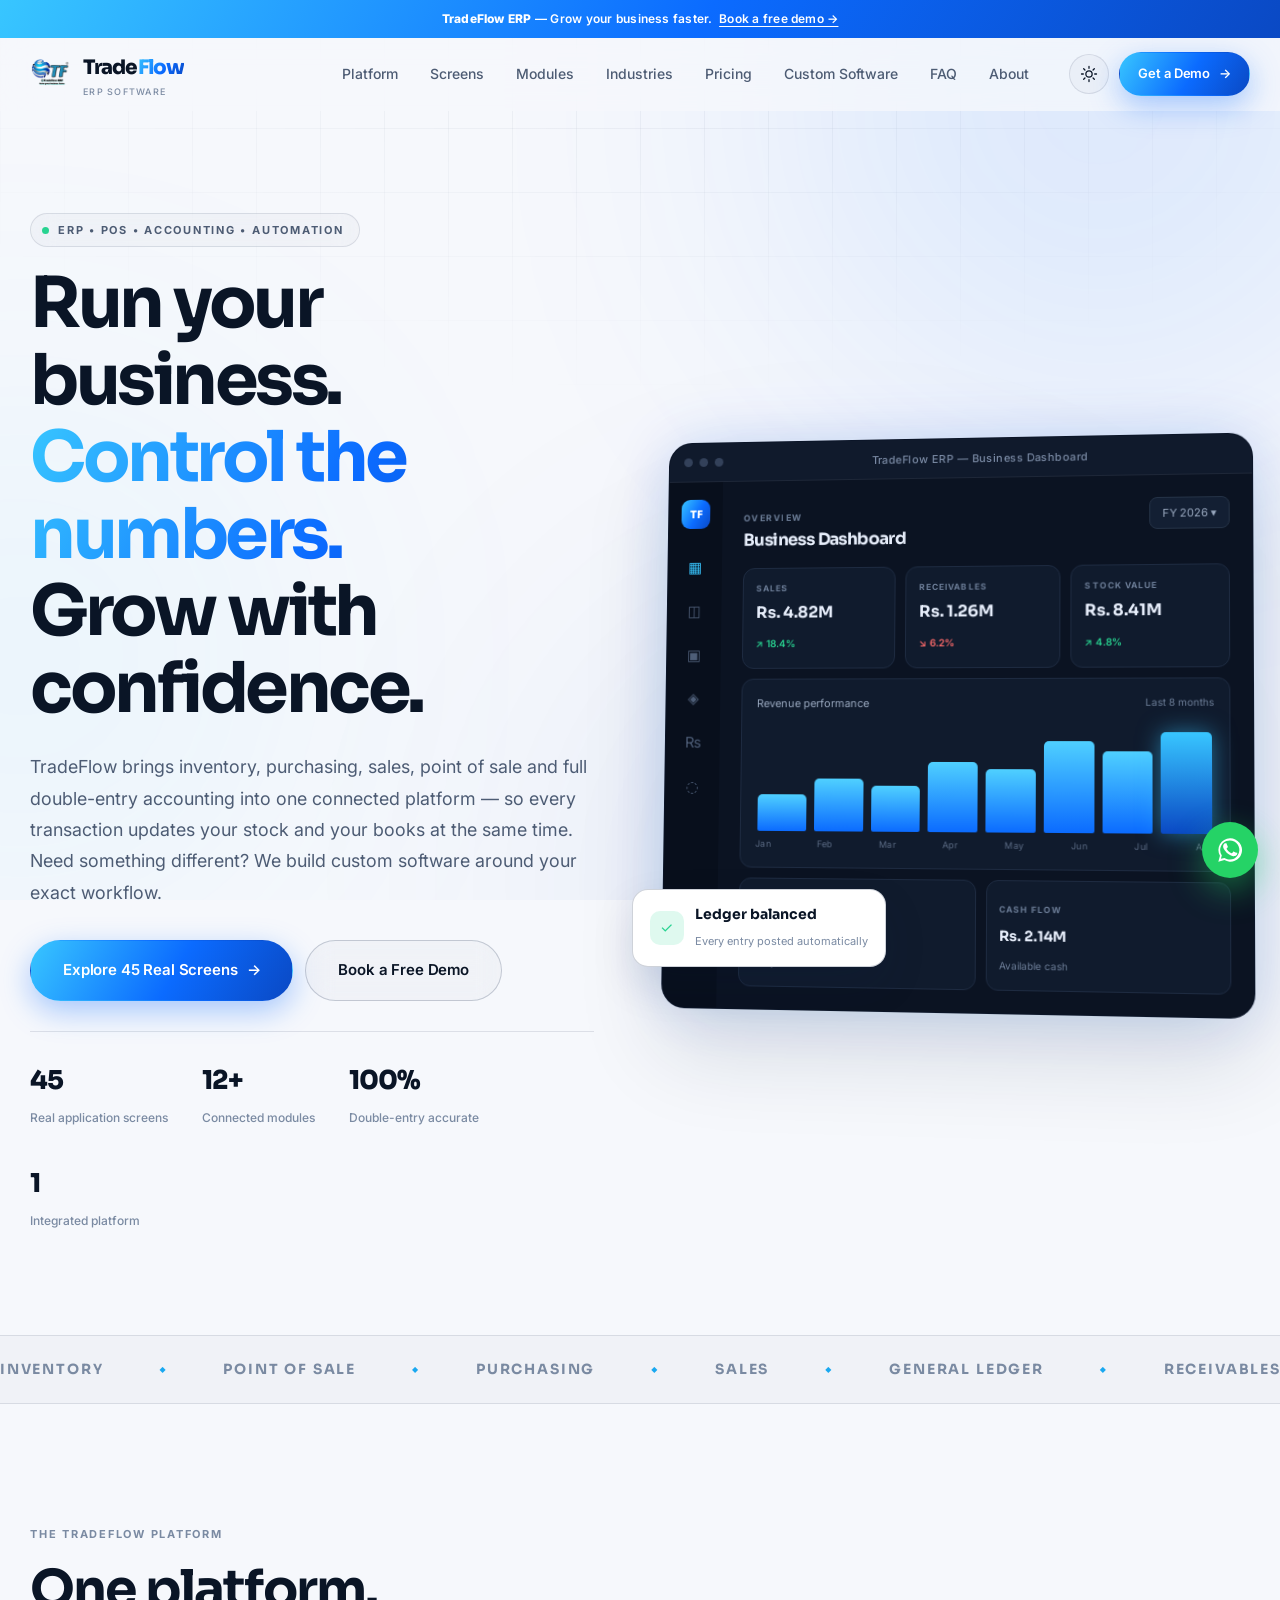
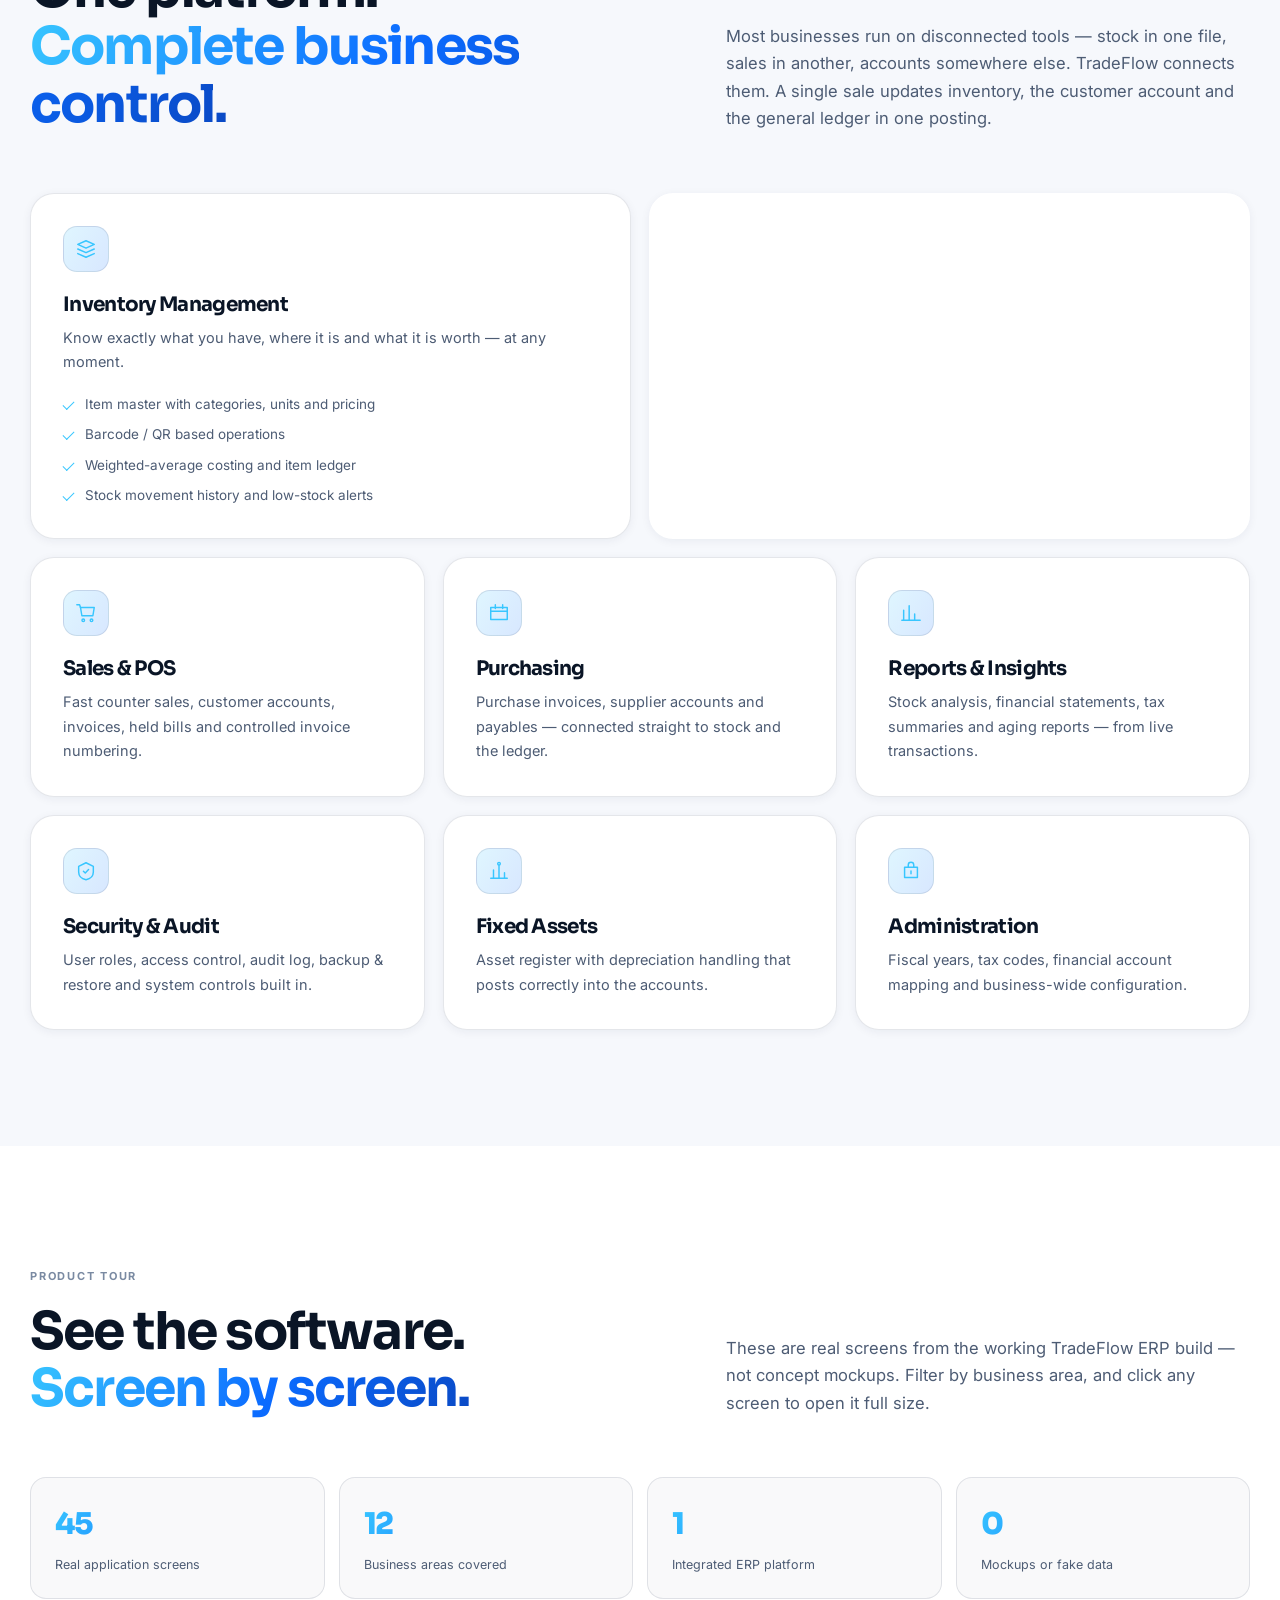
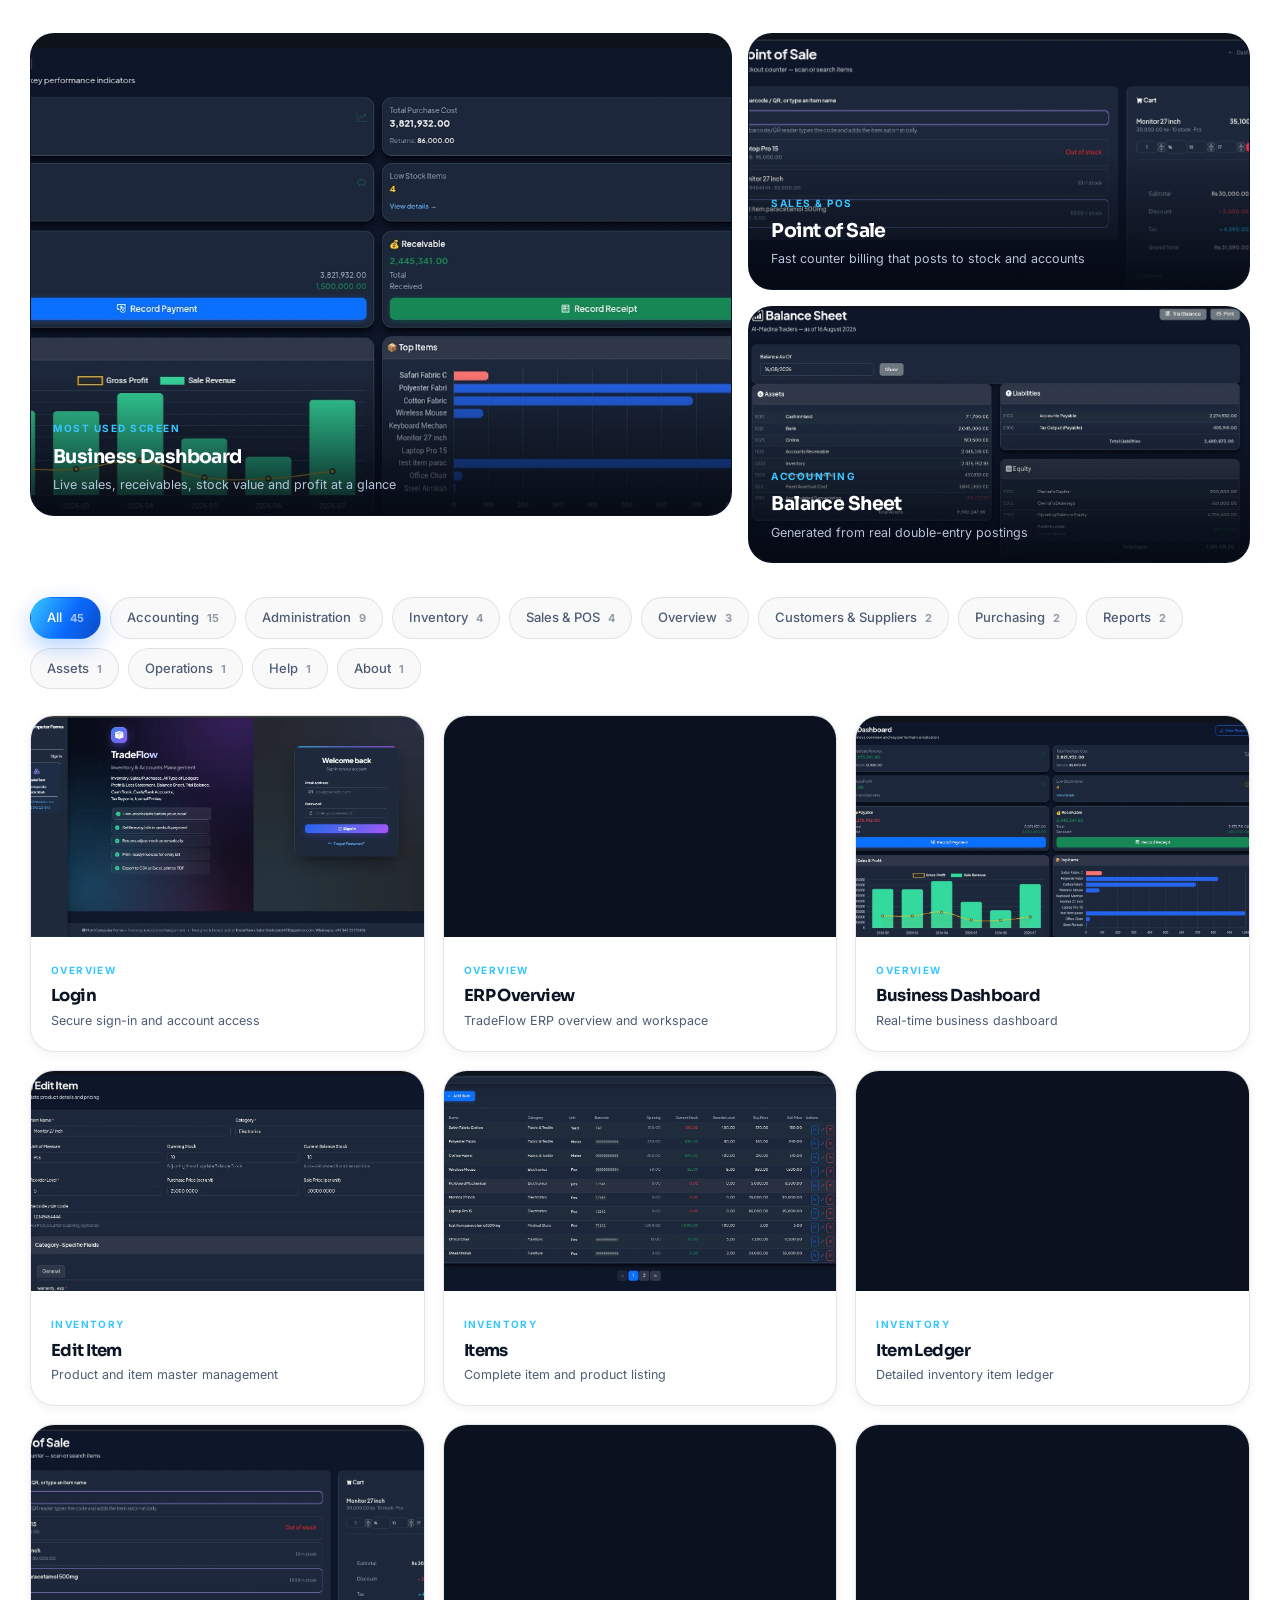
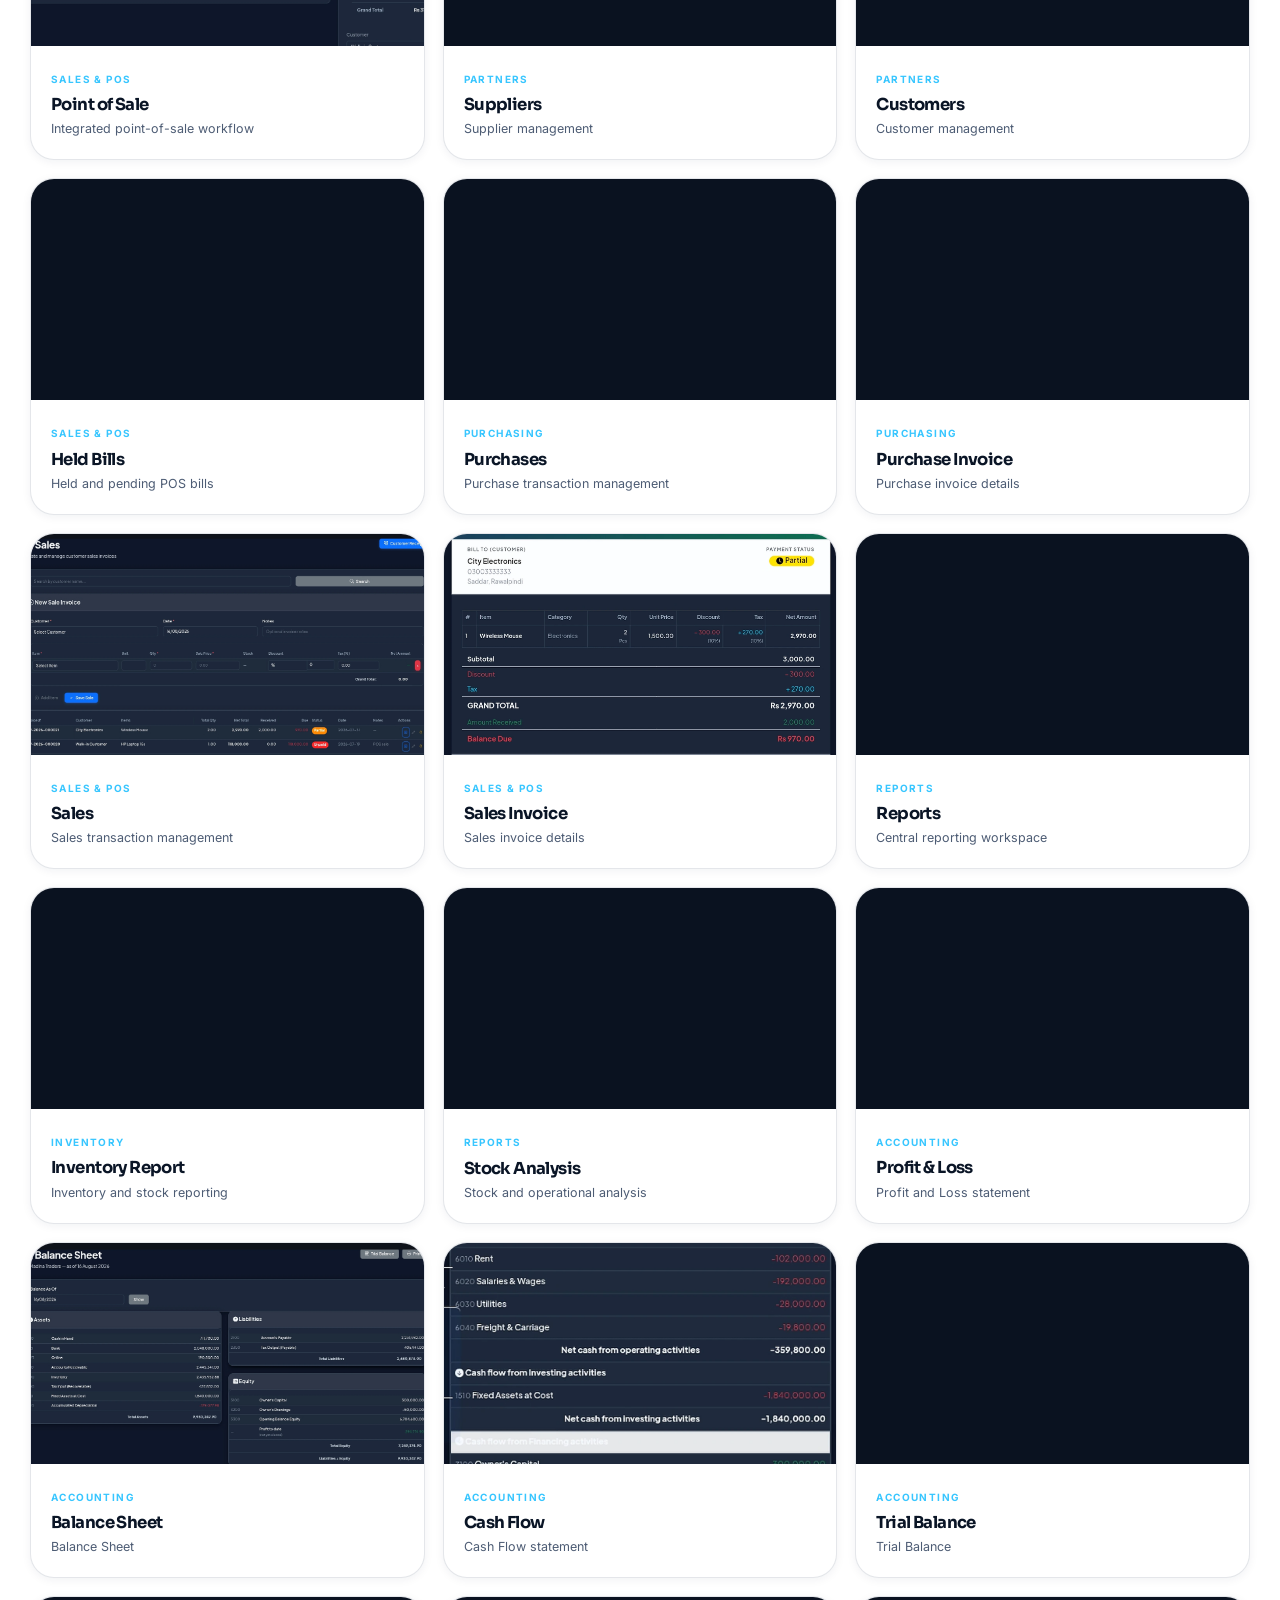
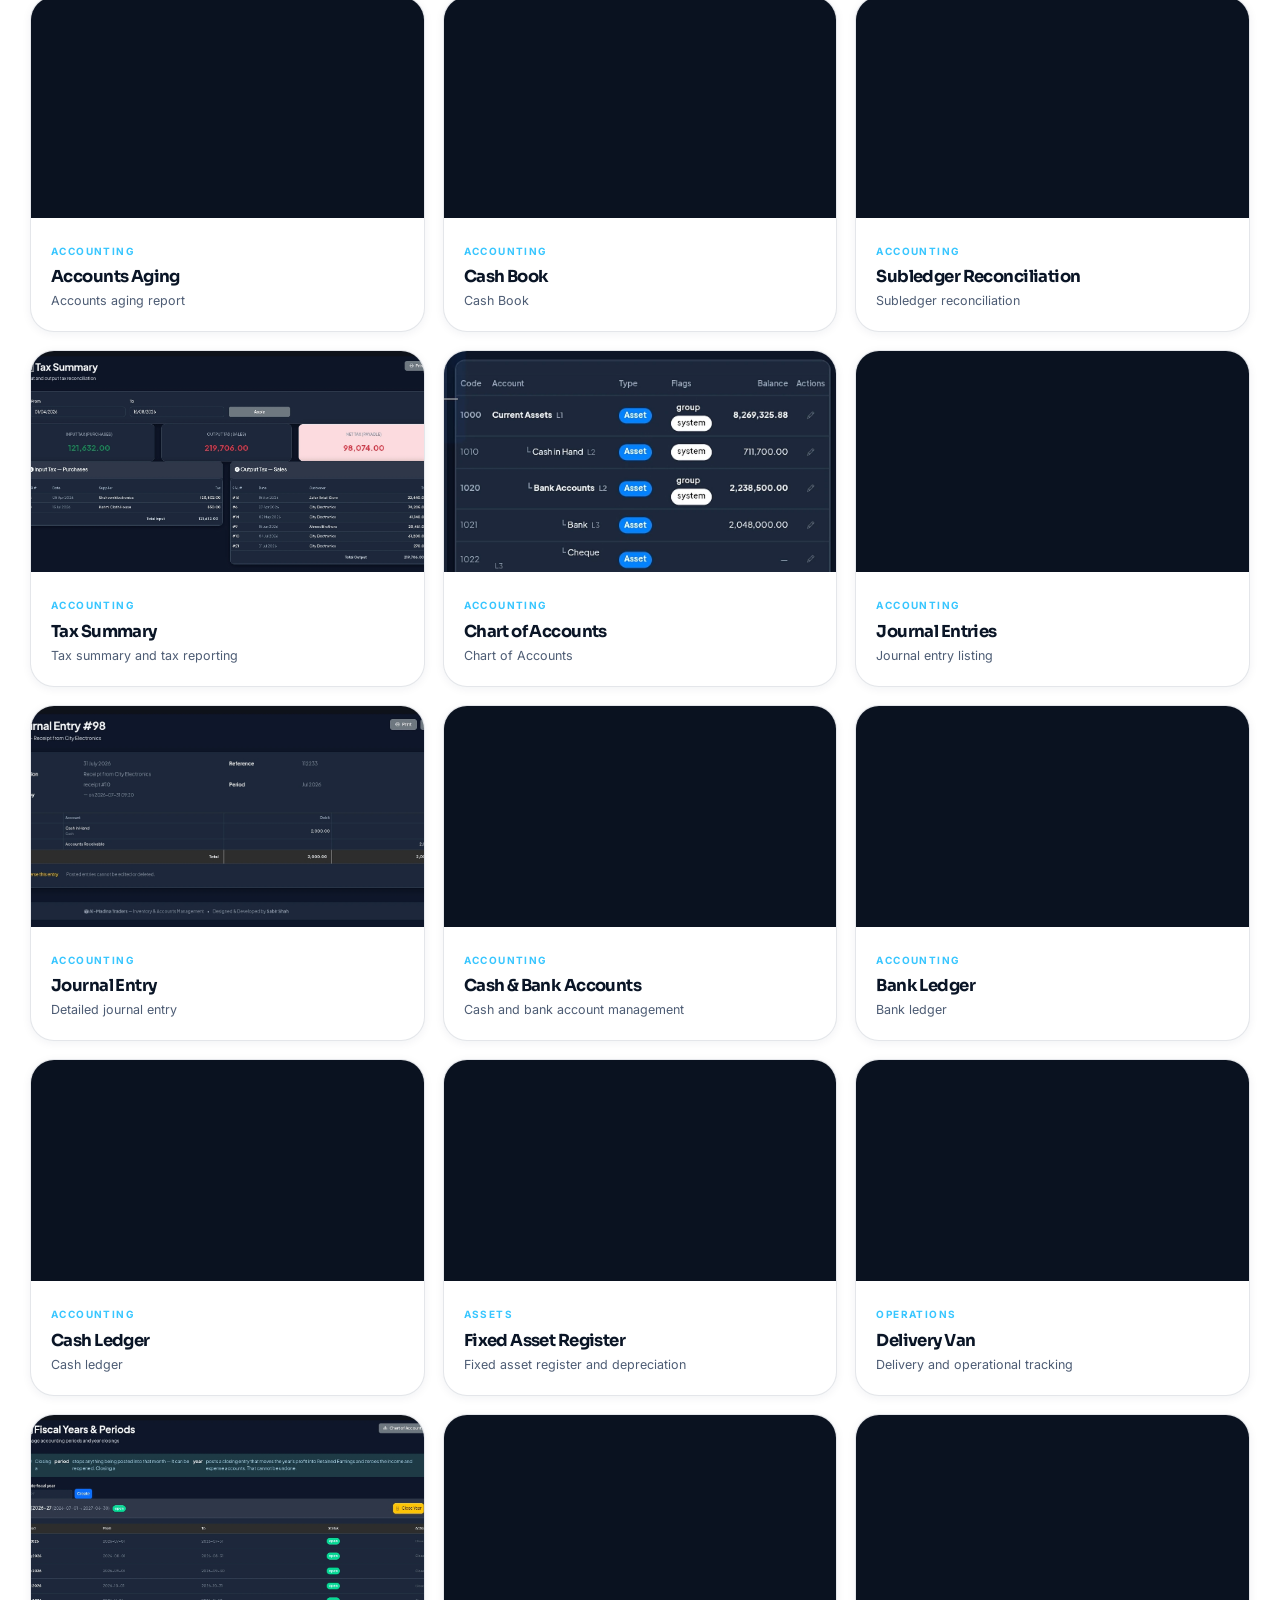
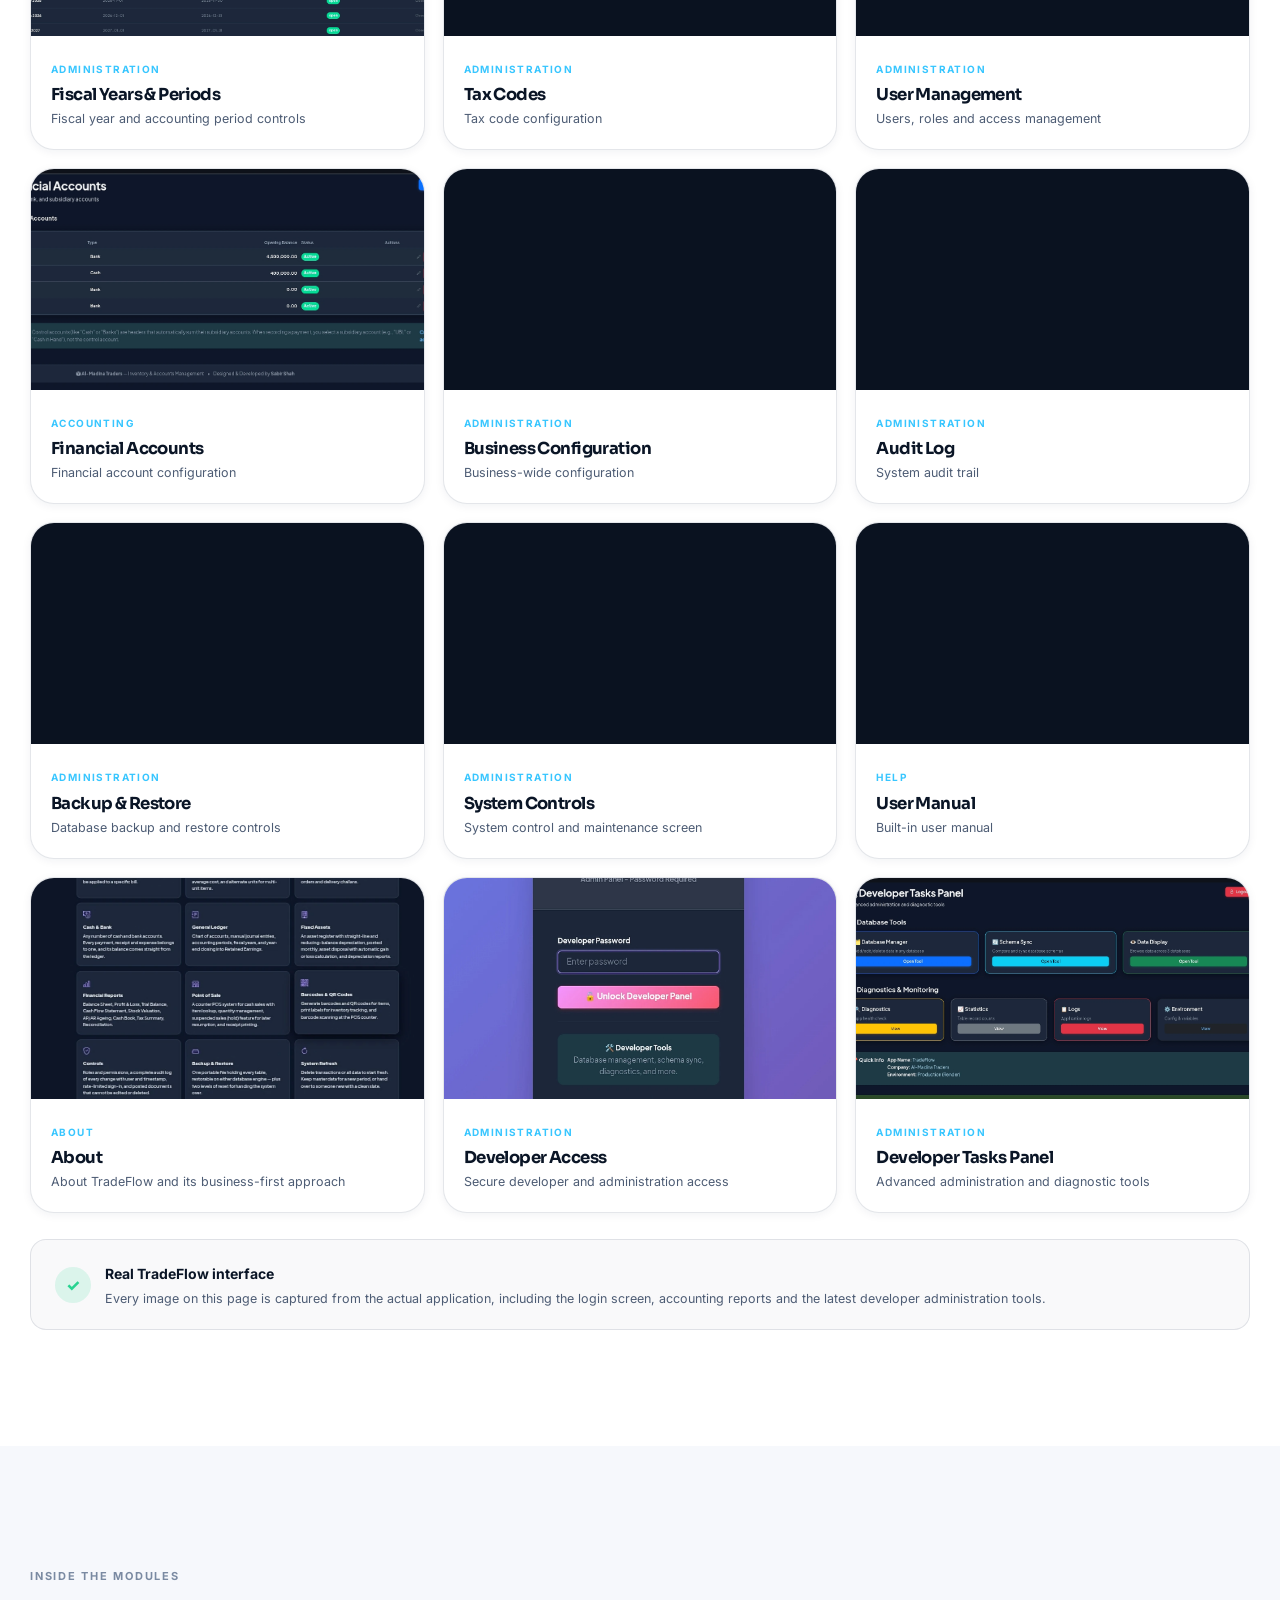
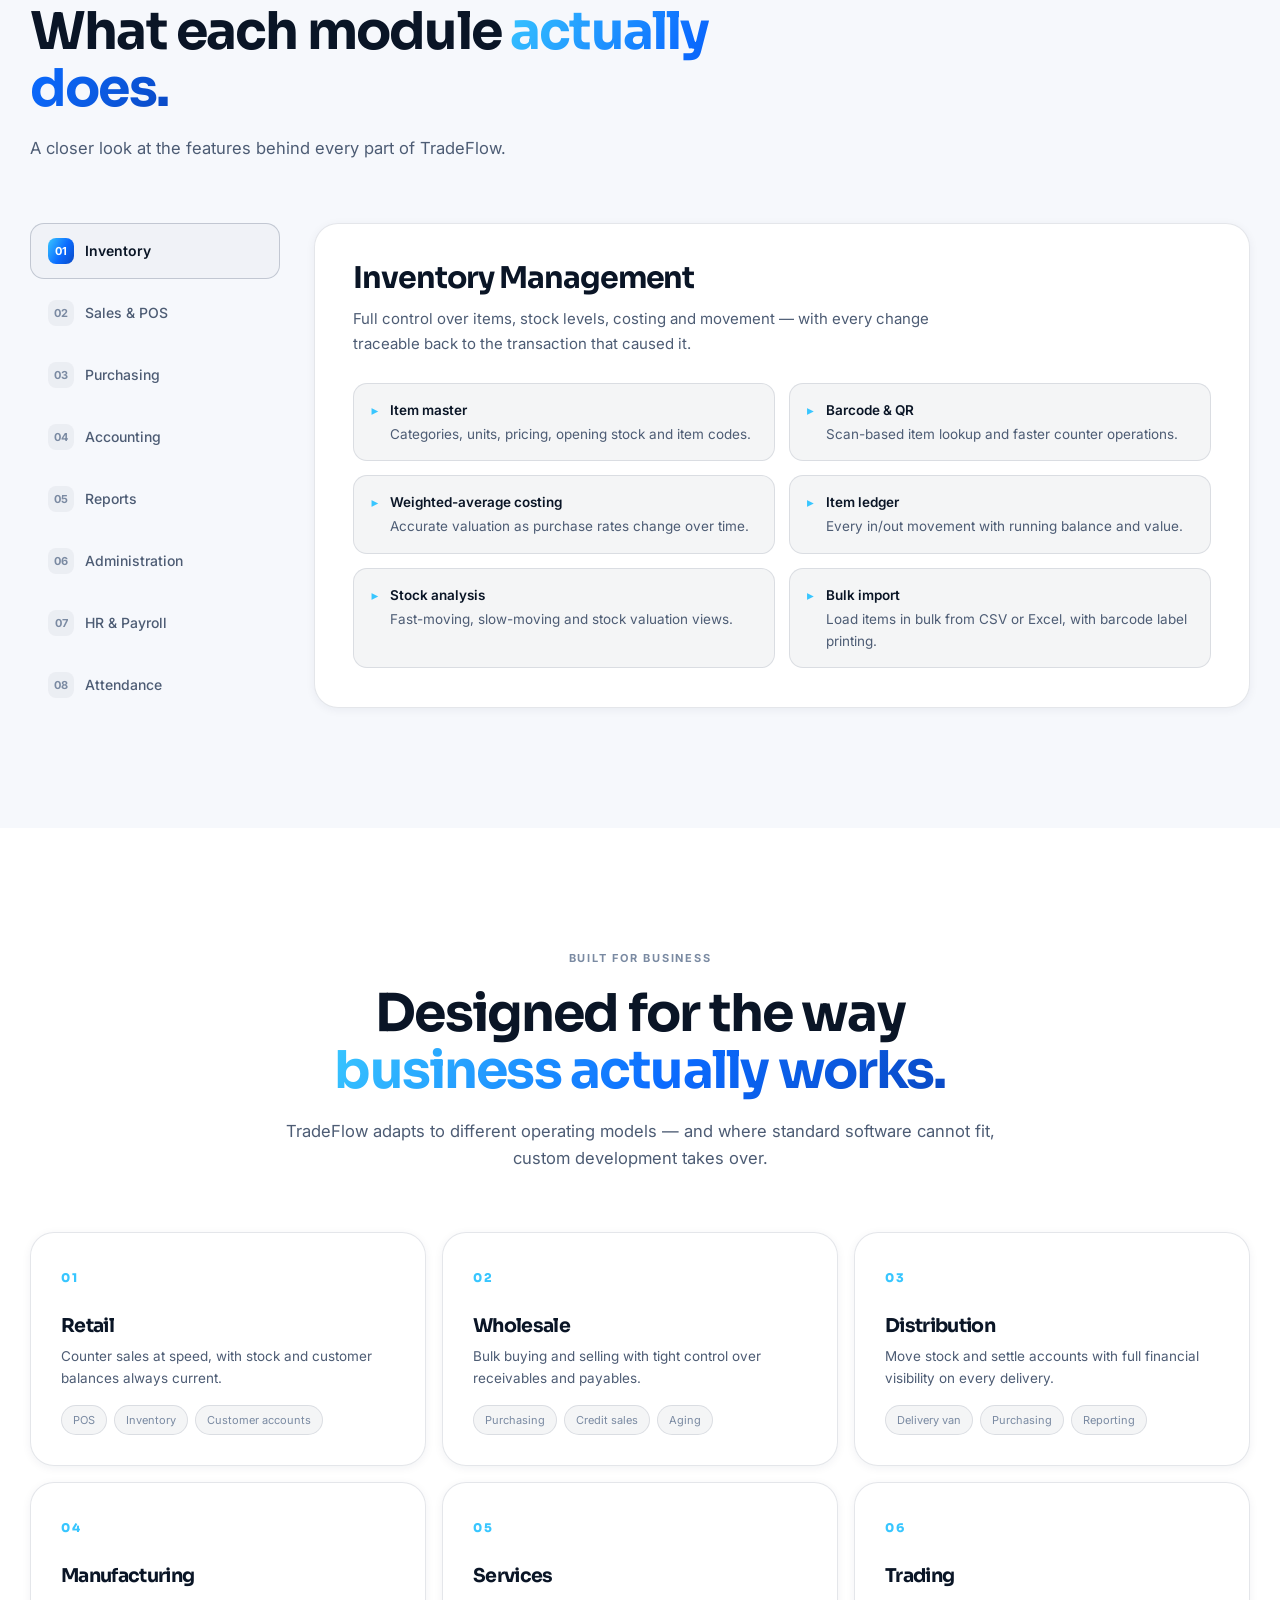
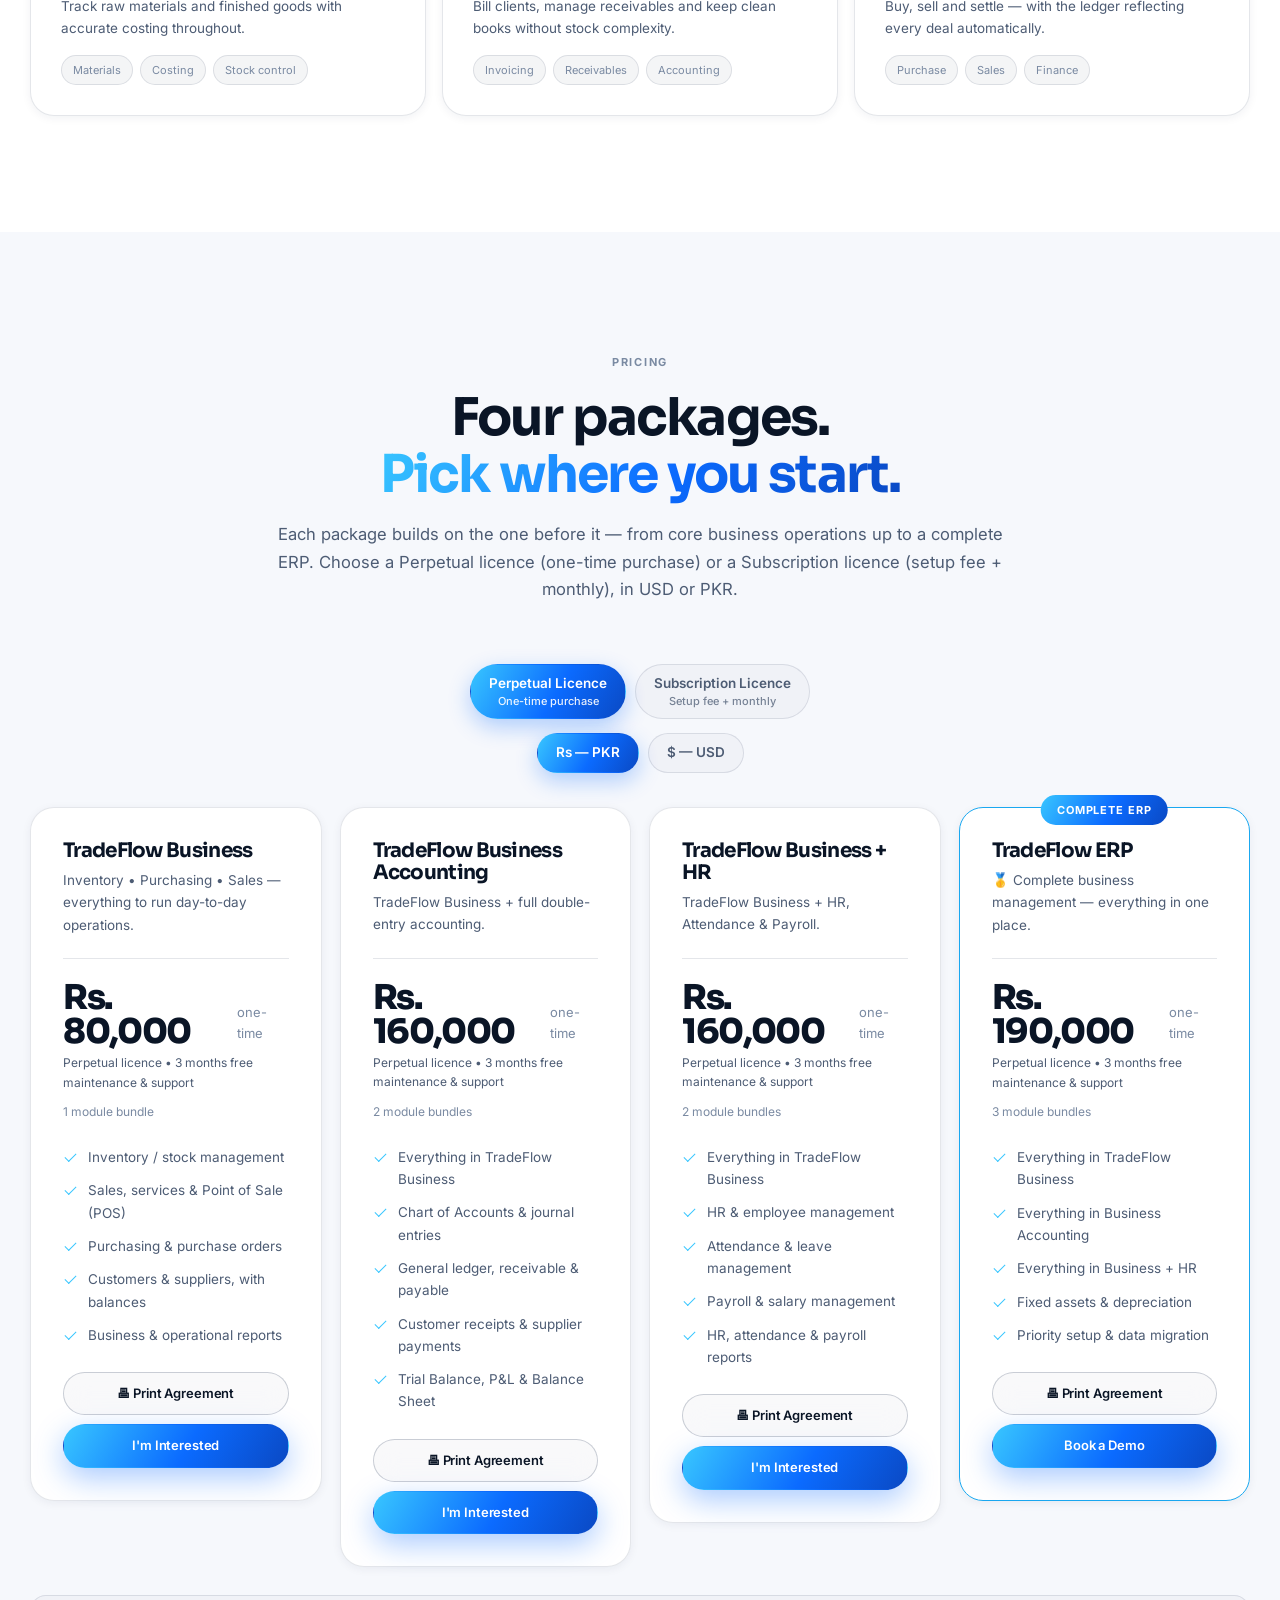
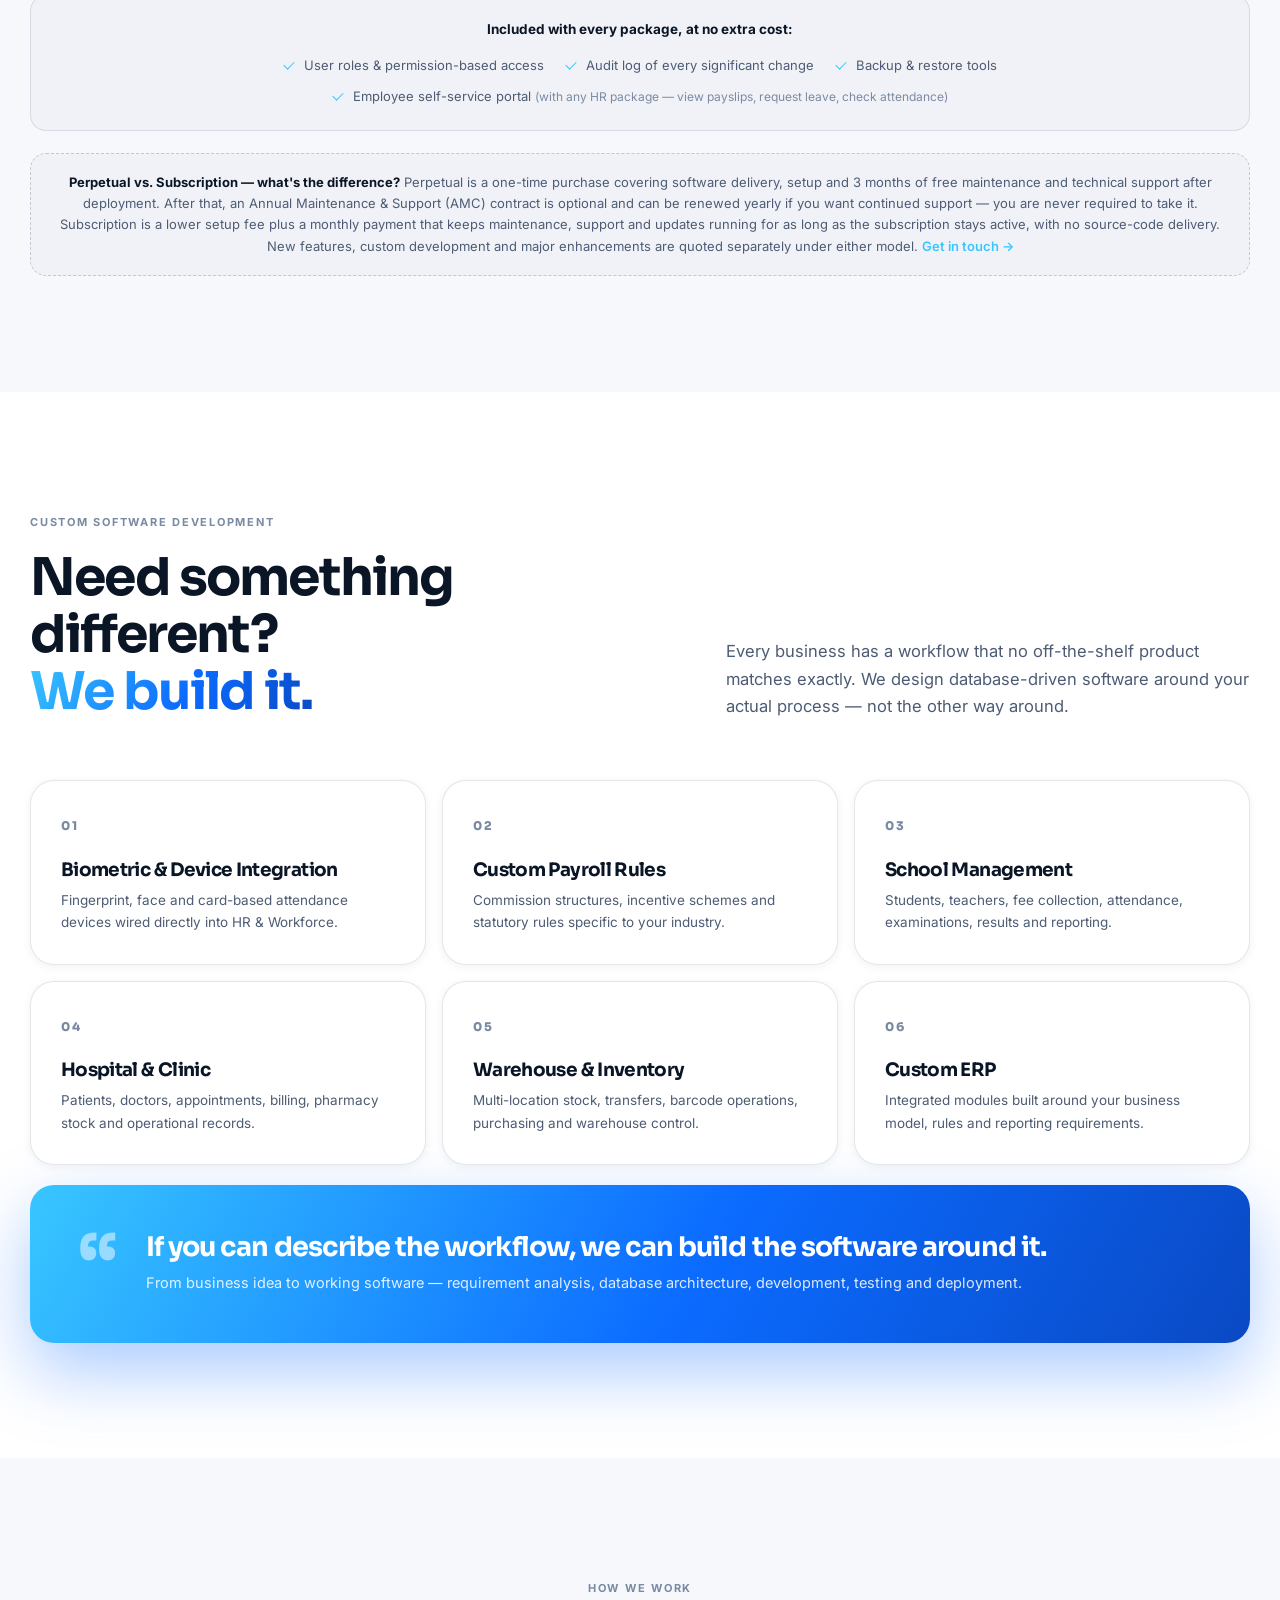
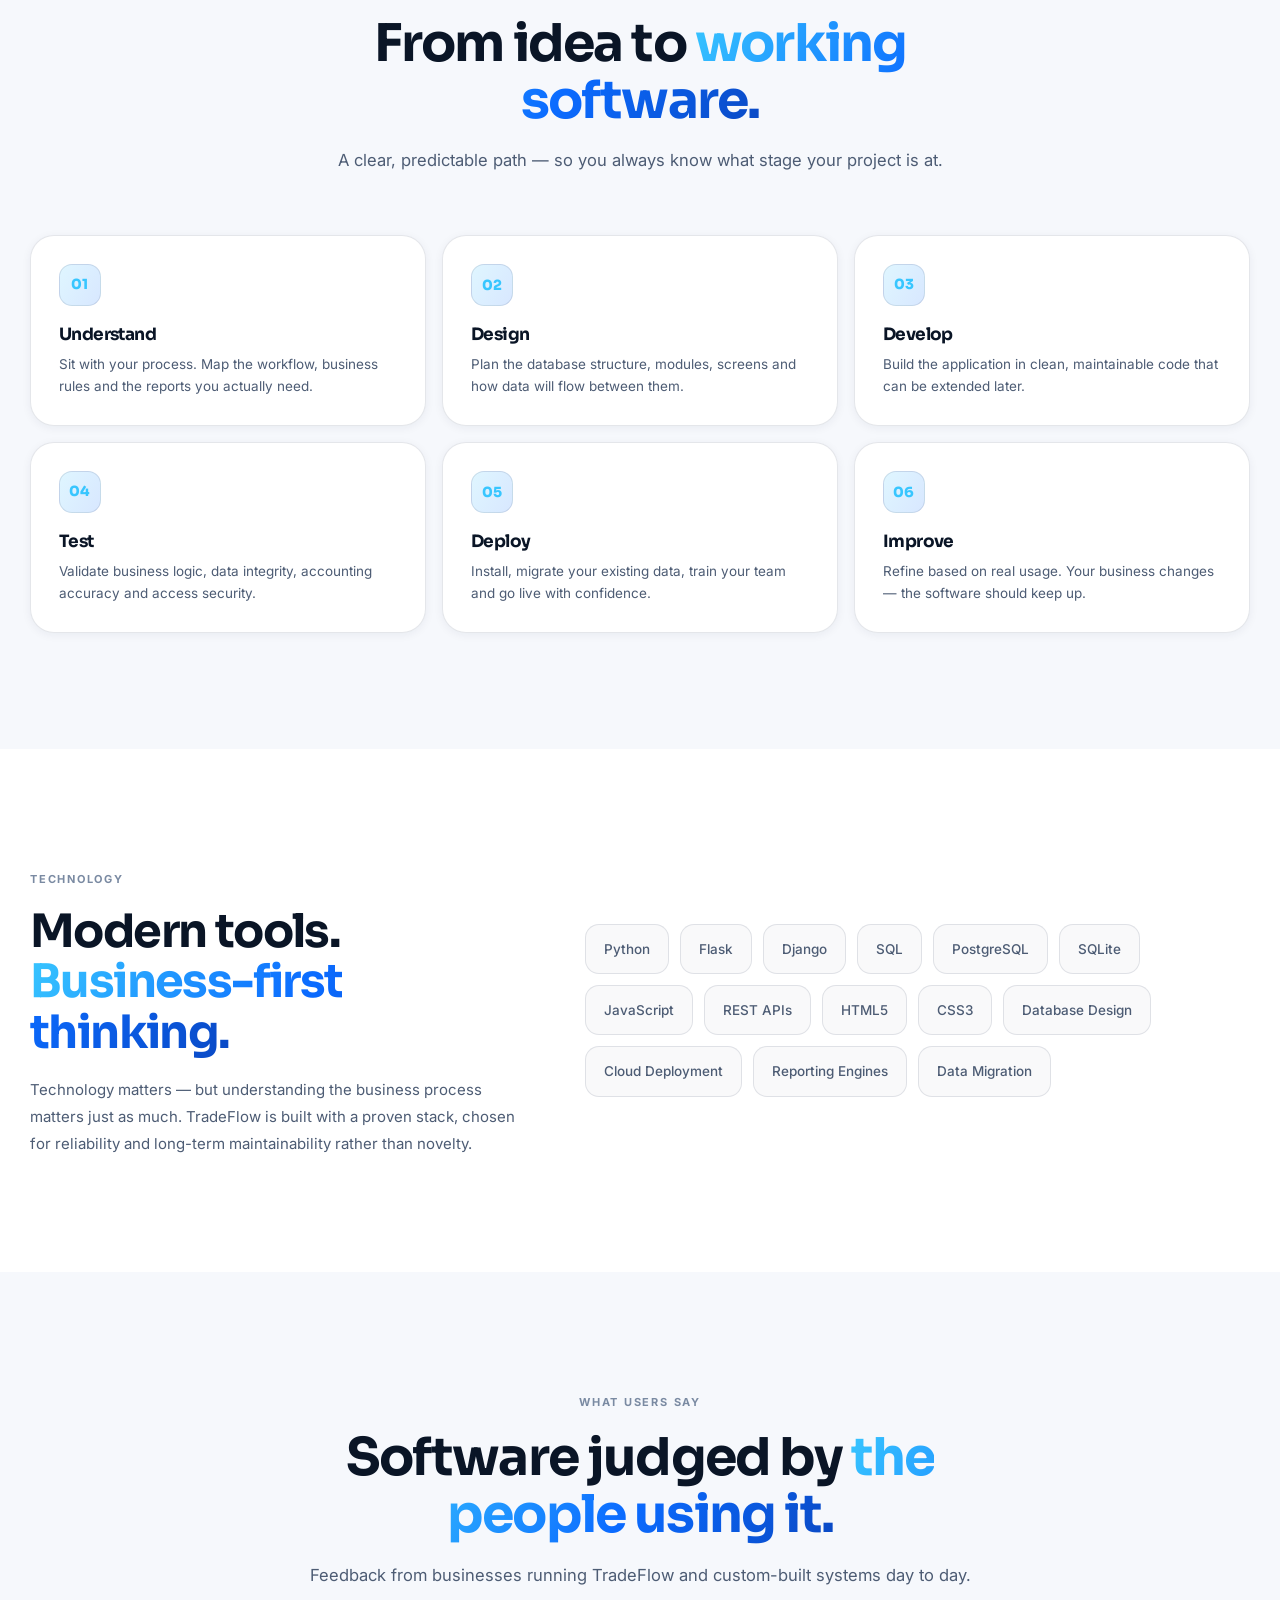
==== commit 9967c221: "Add visitor feedback system (Yes/No + comments + email, D1-backed, admin dashboard) Adds a compact "" ====
--- a/index.html
+++ b/index.html
@@ -858,6 +858,37 @@
       </div>
     </div>
   </section>
+
+  <!-- ==================== FEEDBACK ==================== -->
+  <section class="section feedback-section" id="feedback">
+    <div class="container">
+      <div class="feedback-card card reveal">
+        <p class="feedback-lead">Your feedback is valuable to us.</p>
+        <p class="feedback-question">Do you like this page?</p>
+
+        <div class="feedback-toggle" role="group" aria-label="Do you like this page?">
+          <button type="button" class="feedback-btn" data-response="yes">Yes</button>
+          <button type="button" class="feedback-btn" data-response="no">No</button>
+        </div>
+        <small class="form-error" id="feedbackResponseError"></small>
+
+        <form id="feedbackForm" novalidate>
+          <input type="text" name="website" class="hp-field" tabindex="-1" autocomplete="off" aria-hidden="true">
+          <label class="form-field form-field--full">
+            <span>Comments</span>
+            <textarea name="comment" rows="3" maxlength="2000" placeholder="Tell us what you think (optional)"></textarea>
+          </label>
+          <label class="form-field form-field--full">
+            <span>Email <small>(optional)</small></span>
+            <input type="email" name="email" autocomplete="email" placeholder="you@example.com">
+            <small class="form-error"></small>
+          </label>
+          <button type="submit" class="btn btn--primary btn--sm feedback-submit">Submit</button>
+          <p class="feedback-msg" role="status" aria-live="polite" hidden></p>
+        </form>
+      </div>
+    </div>
+  </section>
 </main>
 
 <!-- ==================== I'M INTERESTED — ENQUIRY MODAL ==================== -->
--- a/styles.css
+++ b/styles.css
@@ -531,15 +531,15 @@
   display:flex;gap:9px;flex-wrap:wrap;justify-content:center;margin-bottom:14px;
 }
 .price-currency-toggle{margin-bottom:34px}
-.license-btn,.currency-btn{
+.license-btn,.currency-btn,.feedback-btn{
   padding:10px 18px;border-radius:var(--r-full);border:1px solid var(--line);
   background:var(--surface);color:var(--text-2);font-size:13.5px;font-weight:600;
   display:flex;flex-direction:column;align-items:center;gap:2px;line-height:1.3;
   transition:background .25s,color .25s,border-color .25s,transform .2s var(--ease);
 }
 .license-btn span,.currency-btn span{font-size:11px;font-weight:500;opacity:.75}
-.license-btn:hover,.currency-btn:hover{border-color:var(--line-strong);color:var(--text);transform:translateY(-1px)}
-.license-btn.active,.currency-btn.active{background:var(--brand-grad);border-color:transparent;color:#fff;box-shadow:0 8px 22px rgba(11,107,255,.3)}
+.license-btn:hover,.currency-btn:hover,.feedback-btn:hover{border-color:var(--line-strong);color:var(--text);transform:translateY(-1px)}
+.license-btn.active,.currency-btn.active,.feedback-btn.active{background:var(--brand-grad);border-color:transparent;color:#fff;box-shadow:0 8px 22px rgba(11,107,255,.3)}
 .license-btn.active span,.currency-btn.active span{opacity:.9}
 
 .price-grid{display:grid;grid-template-columns:repeat(3,1fr);gap:18px;align-items:start}
@@ -647,6 +647,22 @@
 
 #interestForm .btn,#agreementForm .btn{margin-top:20px}
 .modal-actions{display:flex;gap:12px;margin-top:22px}
+
+/* --------------------------------------------------------------------------
+   19. Feedback
+   -------------------------------------------------------------------------- */
+.feedback-section{padding-top:0;padding-bottom:clamp(60px,7vw,100px)}
+.feedback-card{max-width:560px;margin:0 auto;padding:30px clamp(22px,4vw,36px);text-align:center}
+.feedback-lead{font-weight:700;font-size:15.5px}
+.feedback-question{color:var(--text-2);font-size:13.5px;margin-top:4px;margin-bottom:18px}
+.feedback-toggle{display:flex;gap:9px;flex-wrap:wrap;justify-content:center;margin-bottom:4px}
+.feedback-toggle .feedback-btn{padding:10px 34px;flex-direction:row}
+.feedback-card .form-field{text-align:left;margin-top:14px}
+.feedback-card .feedback-submit{margin-top:18px}
+.feedback-msg{font-size:13px;margin:14px 0 0;color:var(--text-2)}
+.feedback-msg.is-error{color:var(--danger)}
+.feedback-msg.is-success{color:var(--brand-400);font-weight:600}
+.hp-field{position:absolute;left:-9999px;width:1px;height:1px;opacity:0;pointer-events:none}
 .modal-actions .btn{flex:1}
 
 .modal-success-icon{
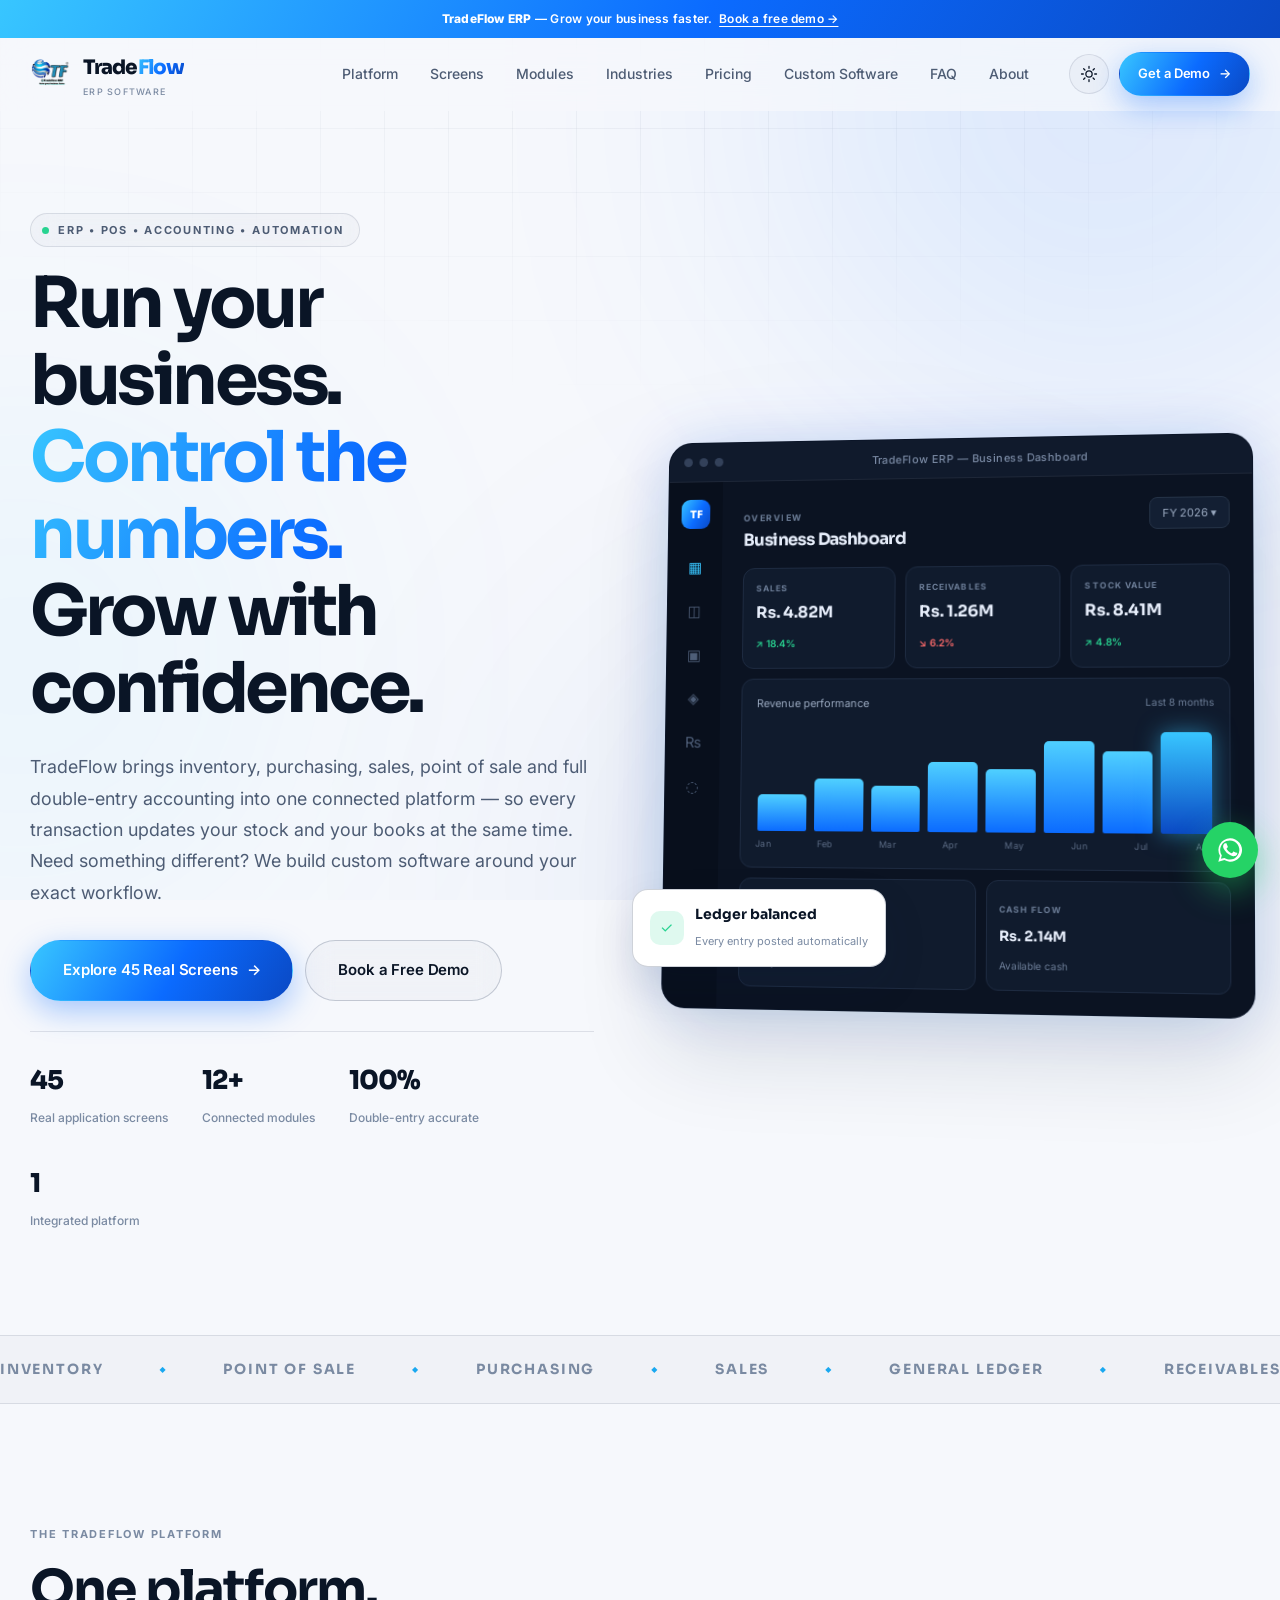
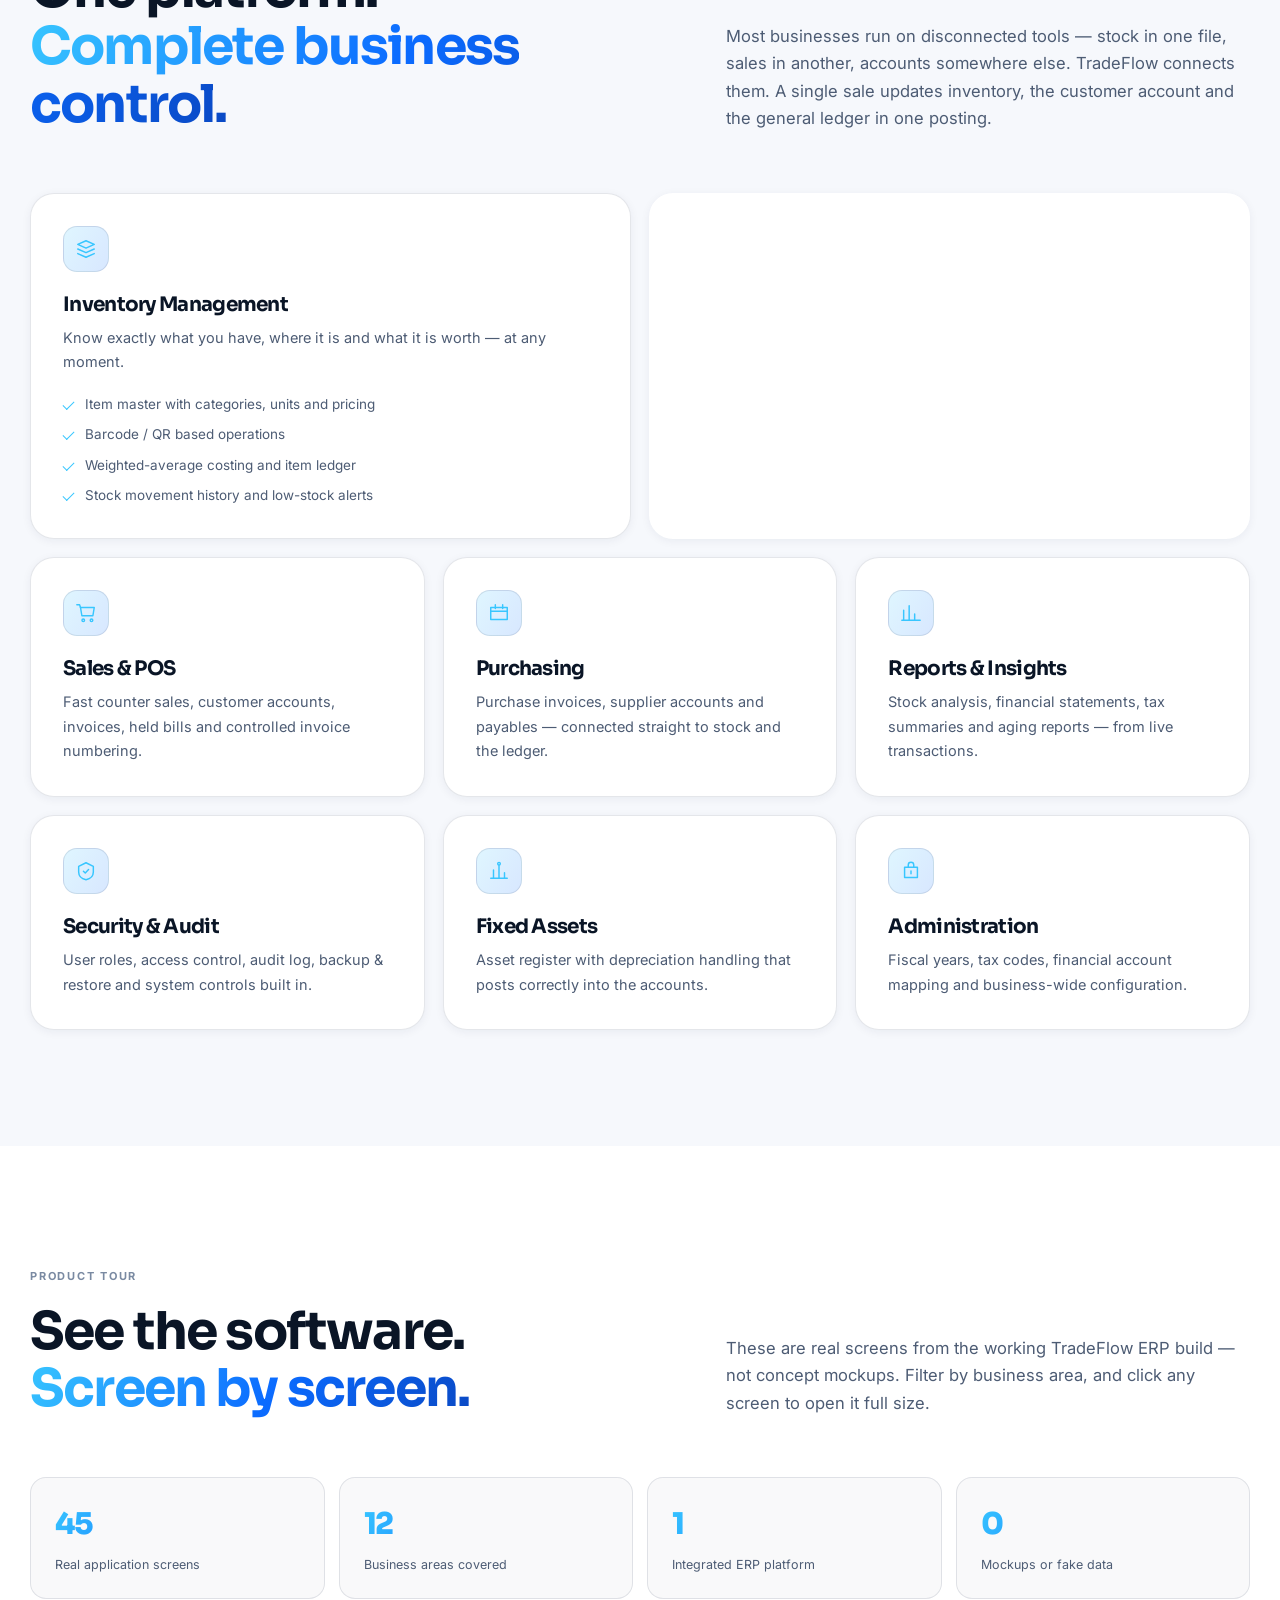
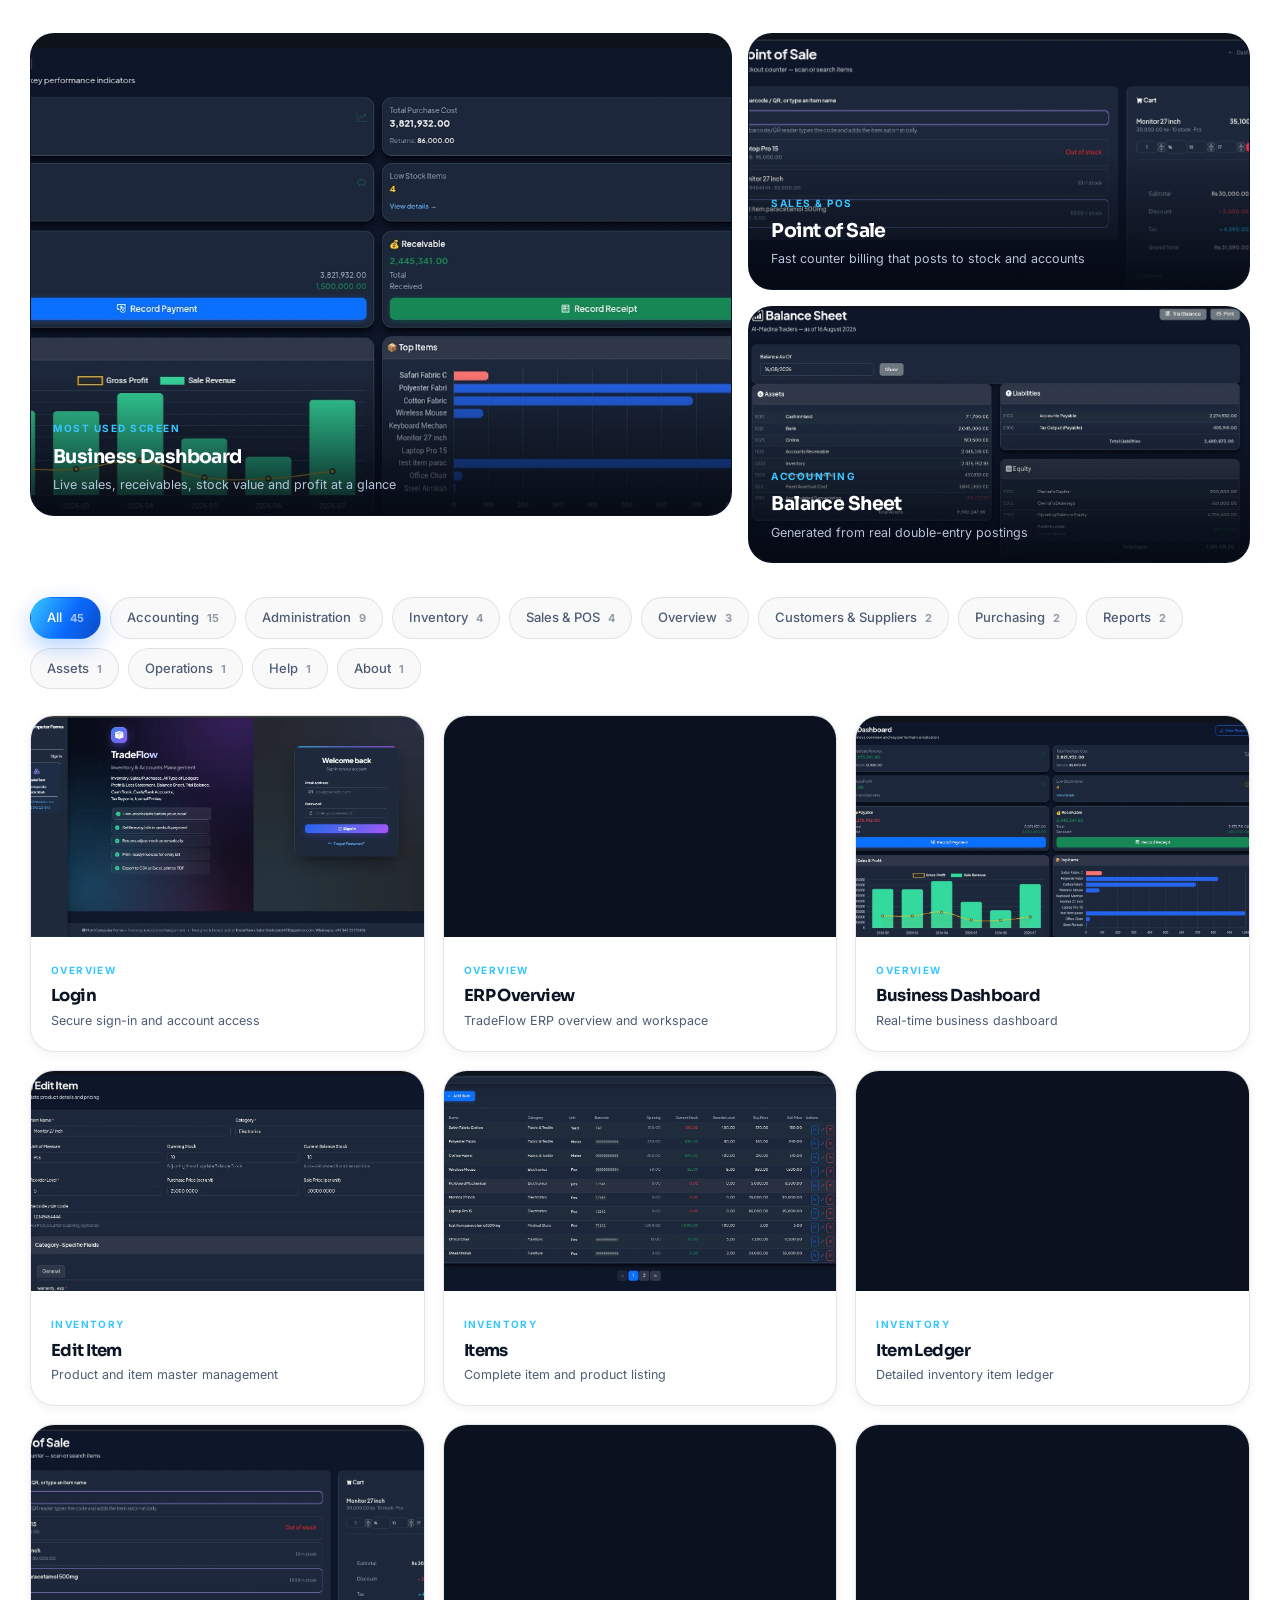
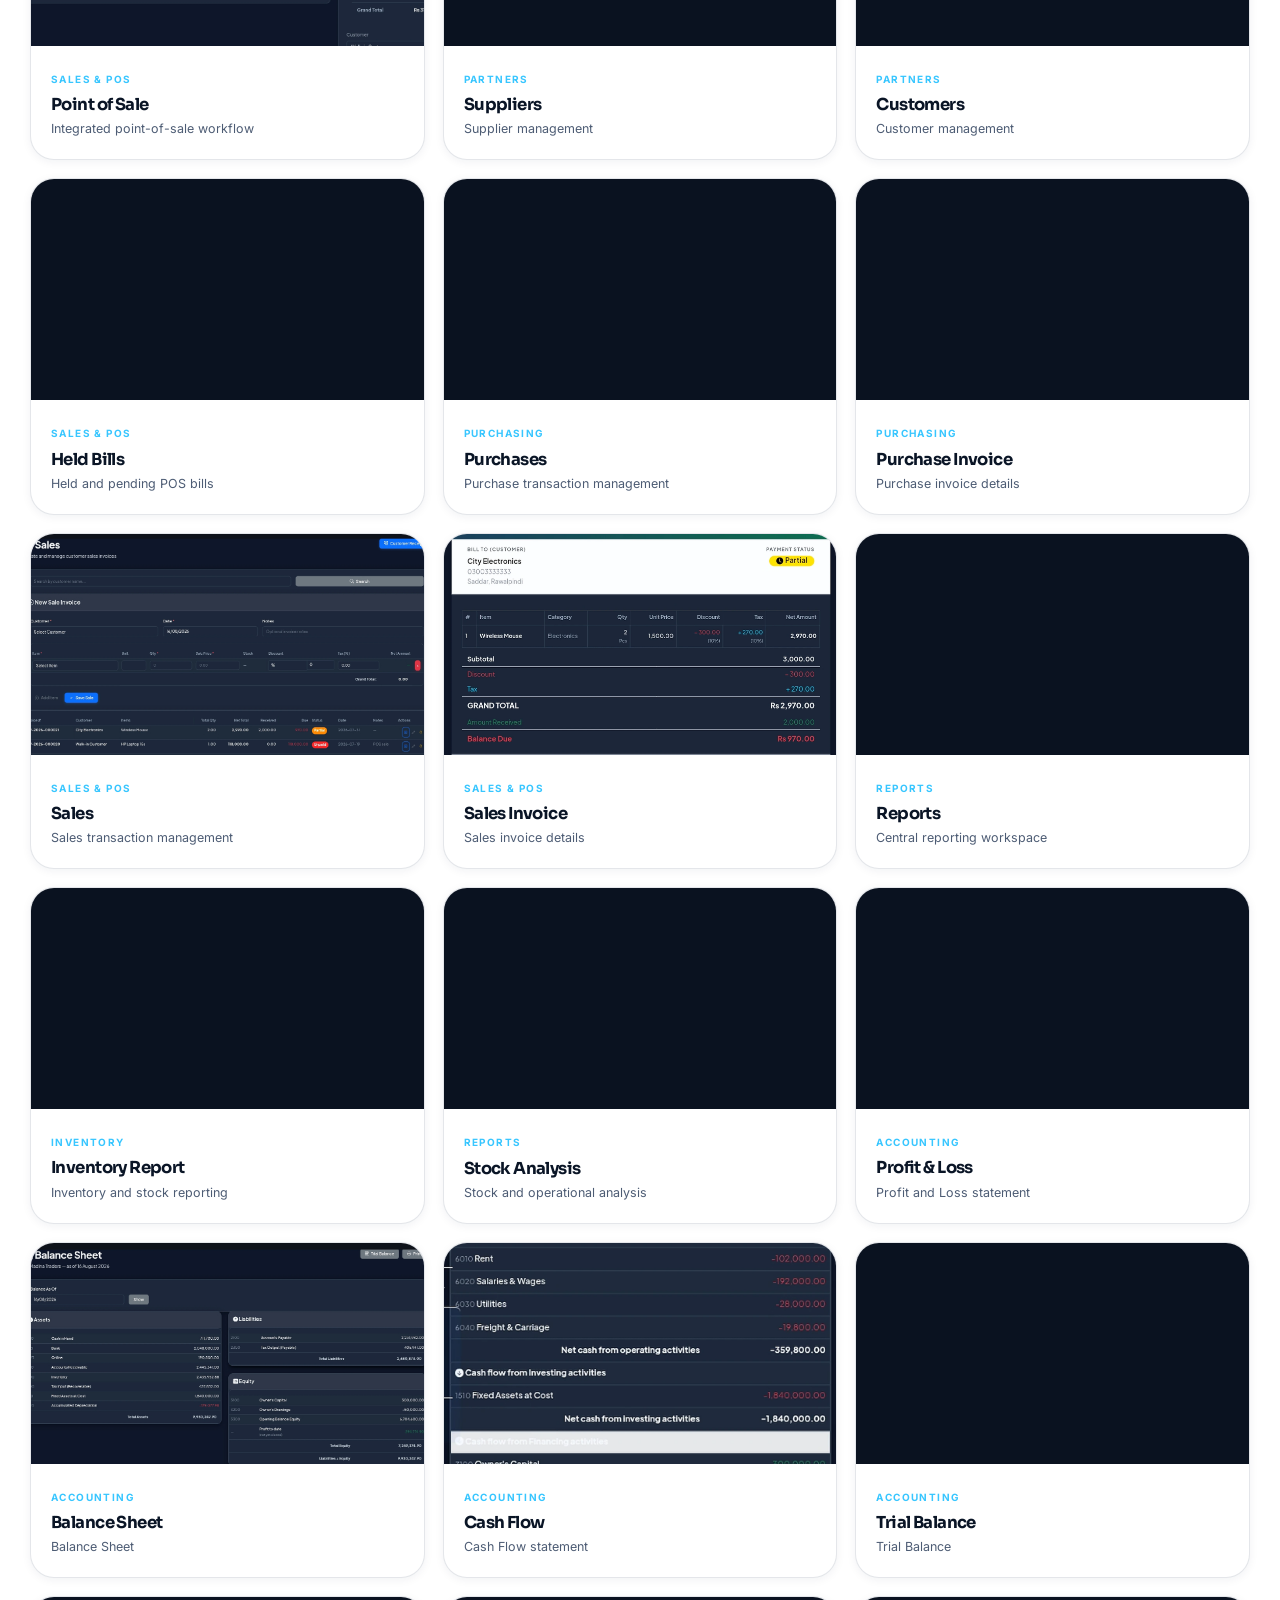
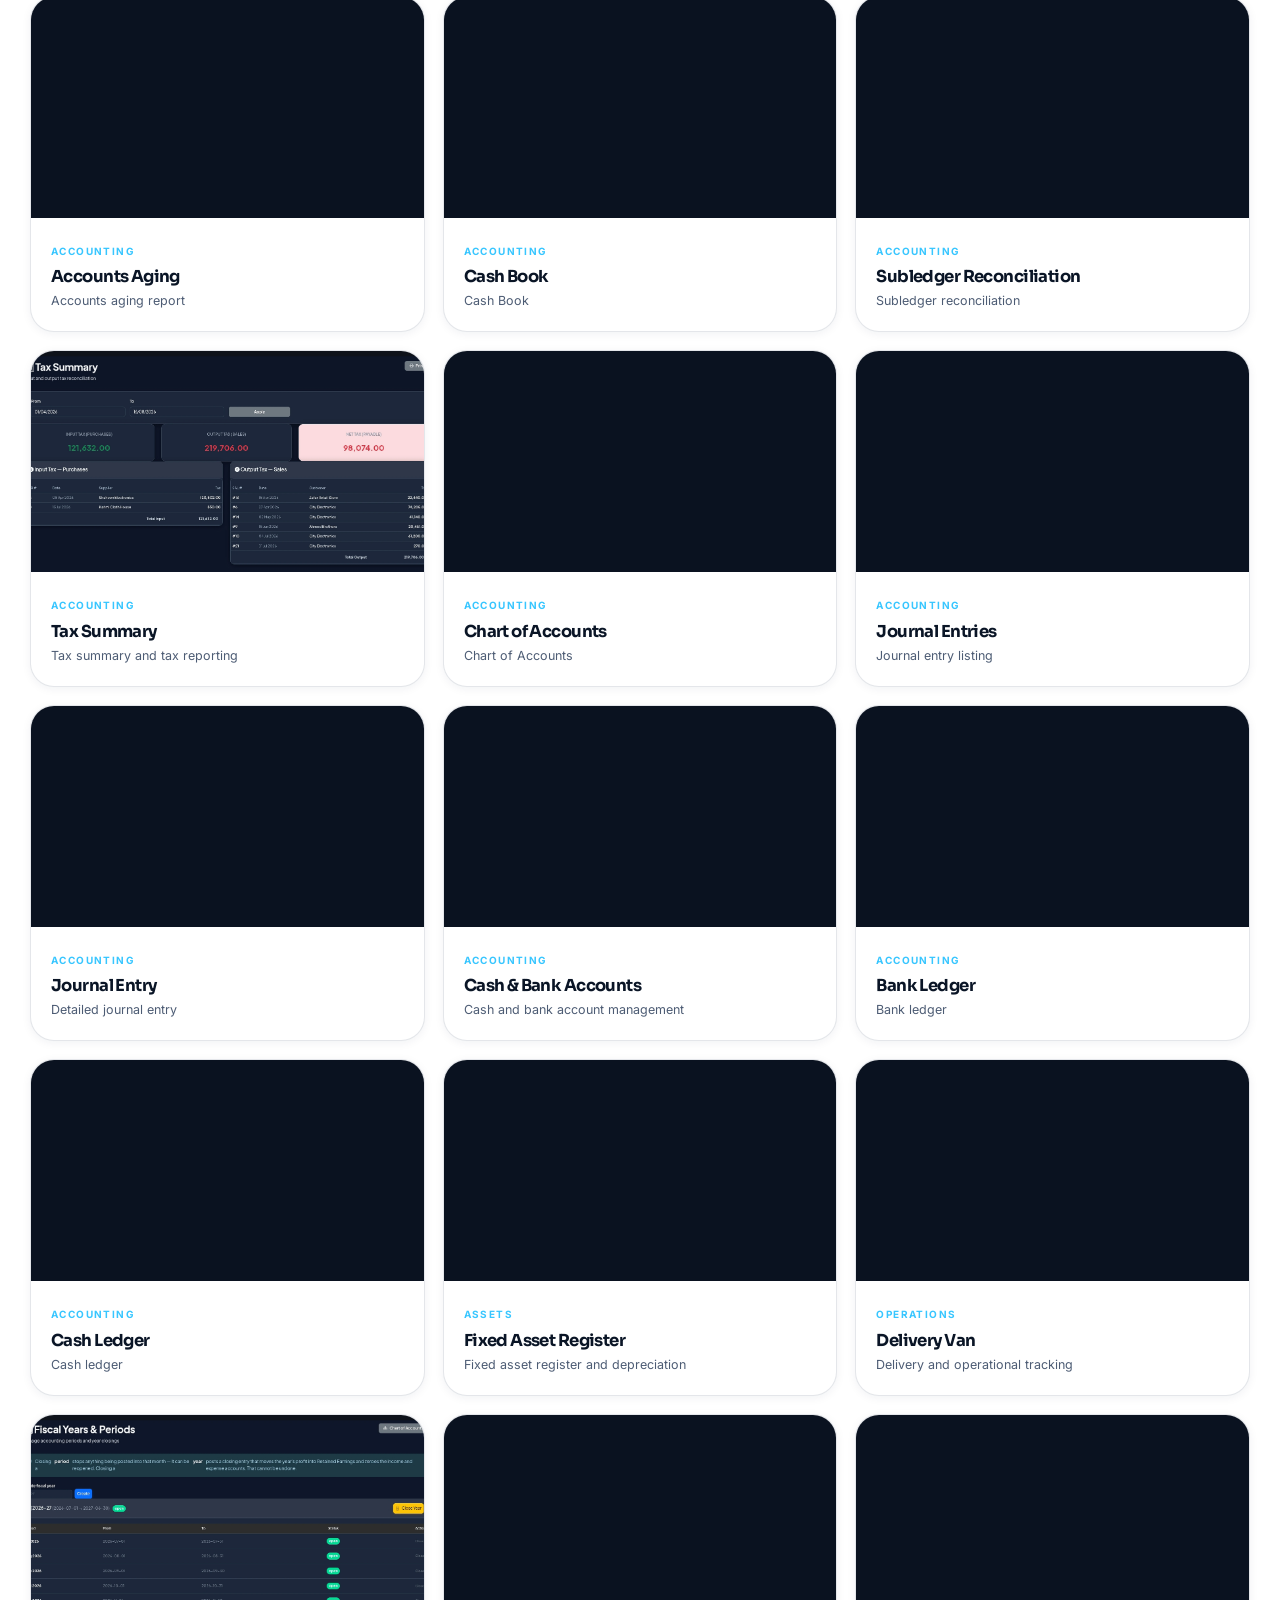
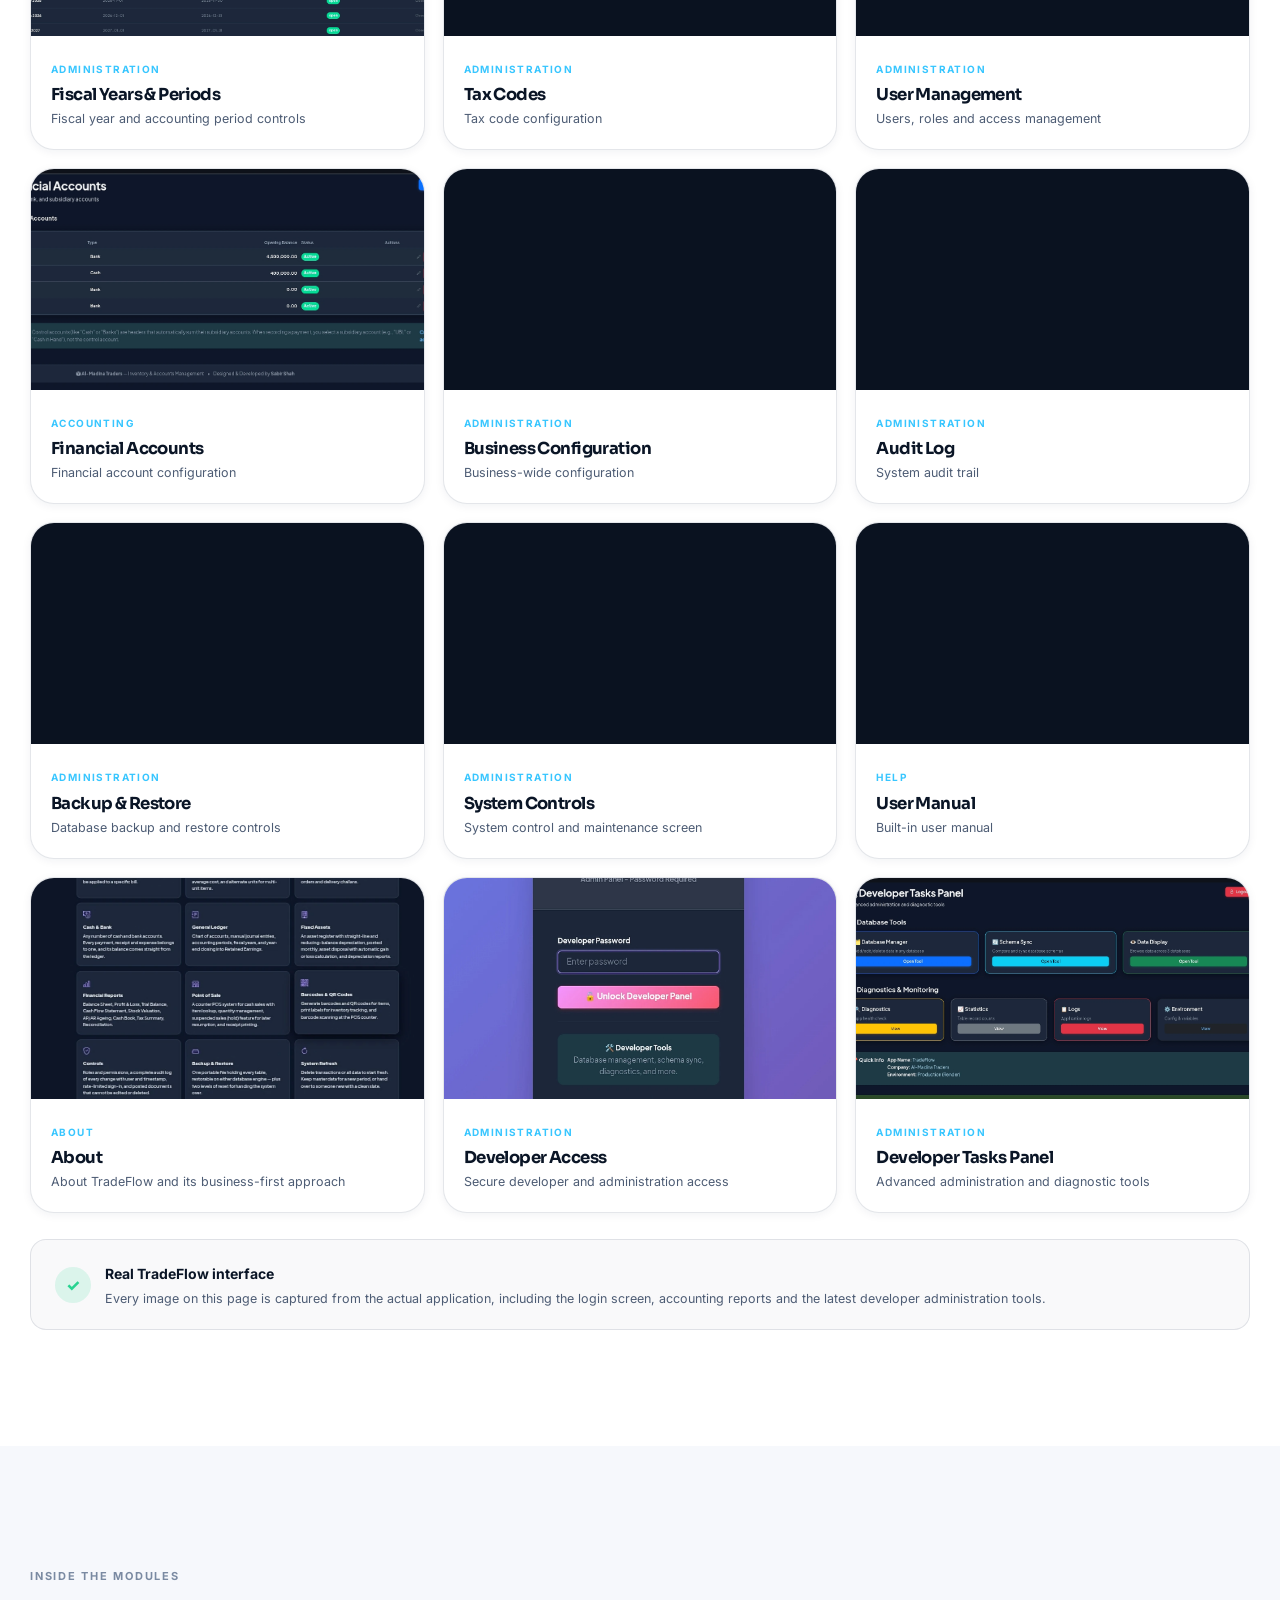
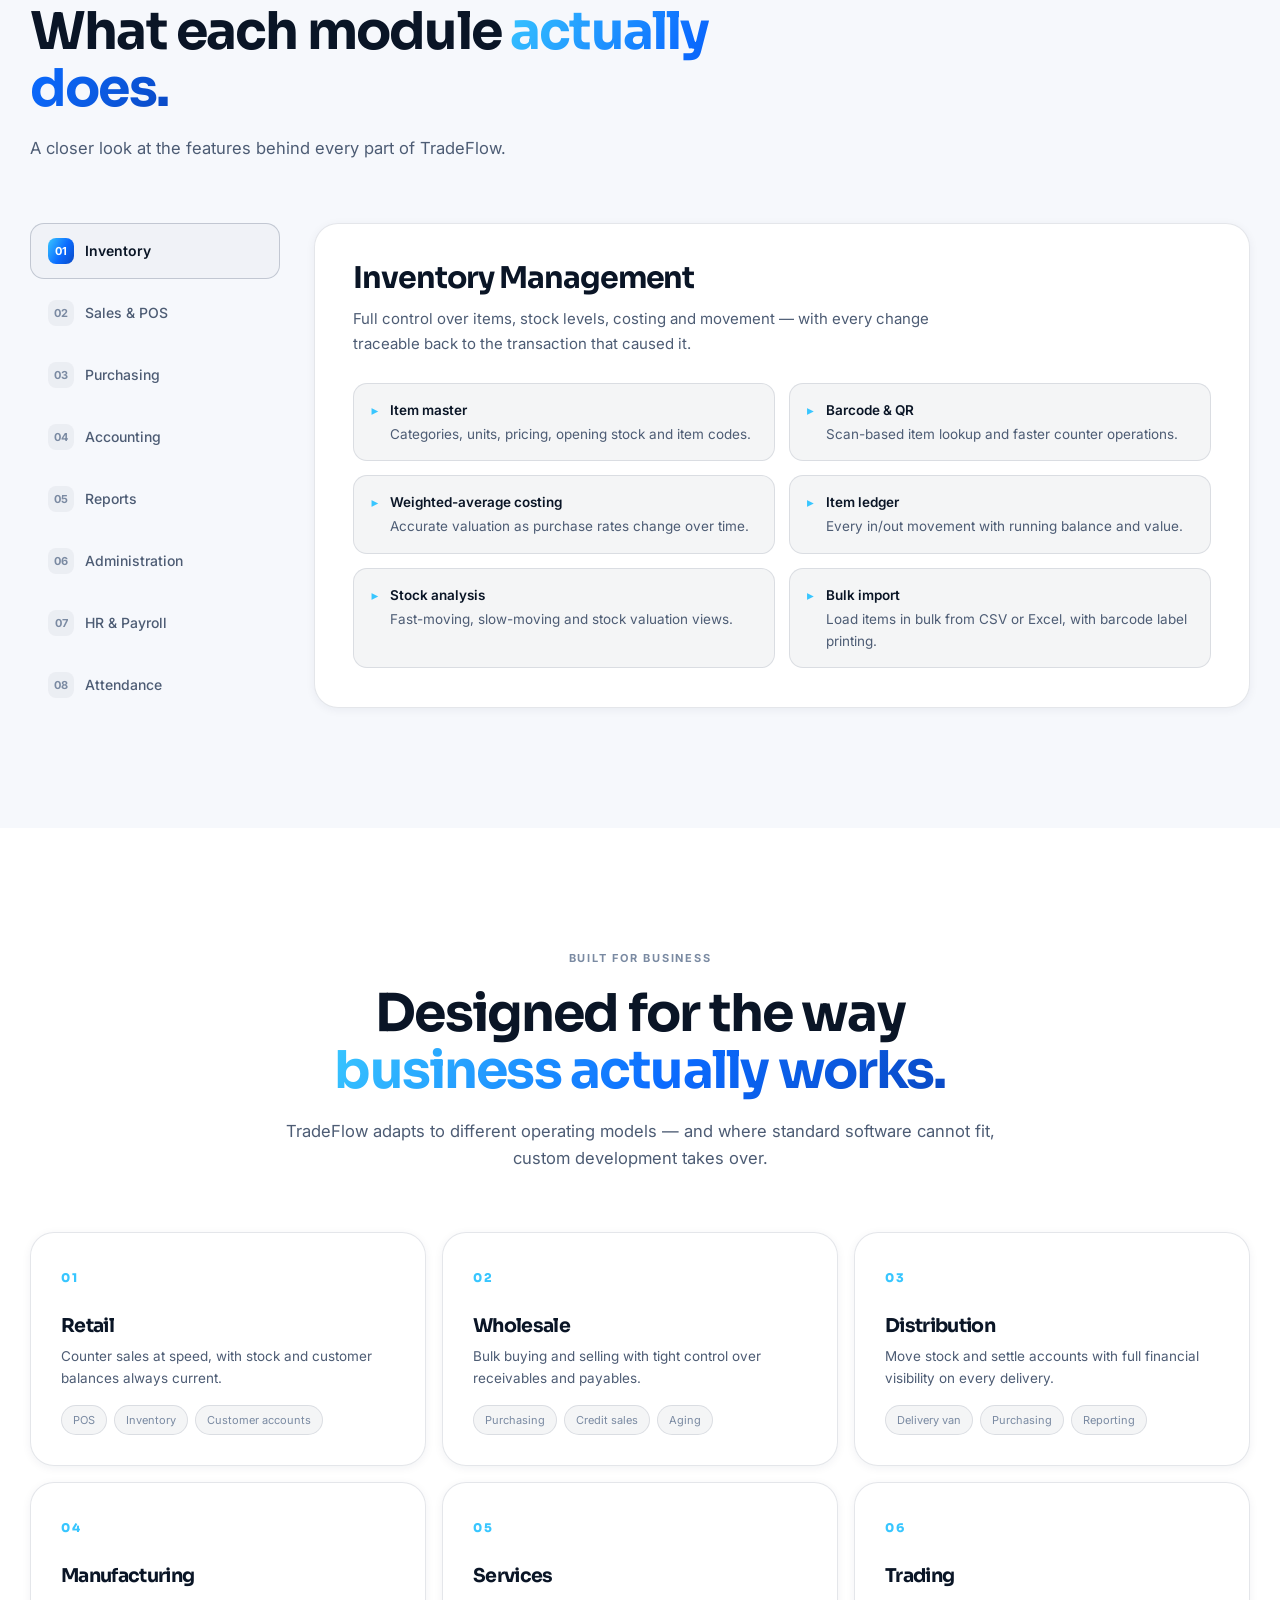
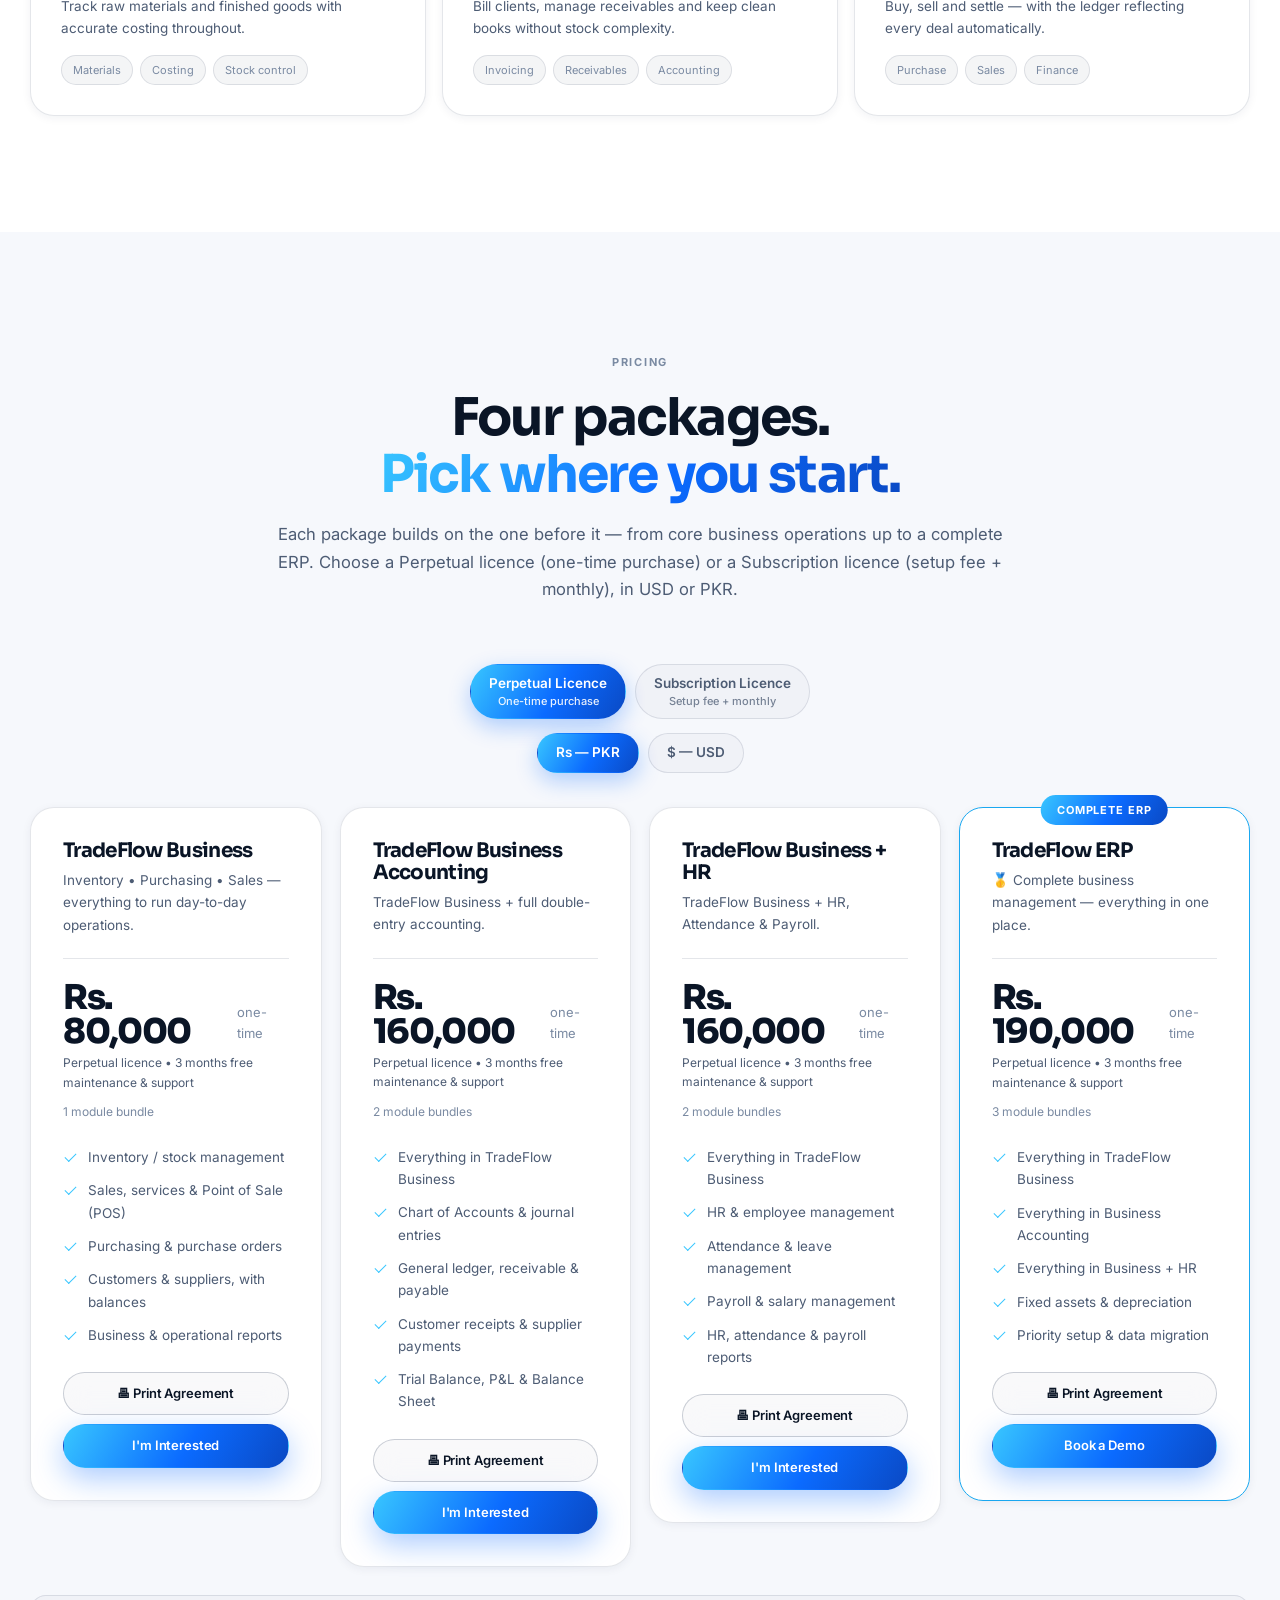
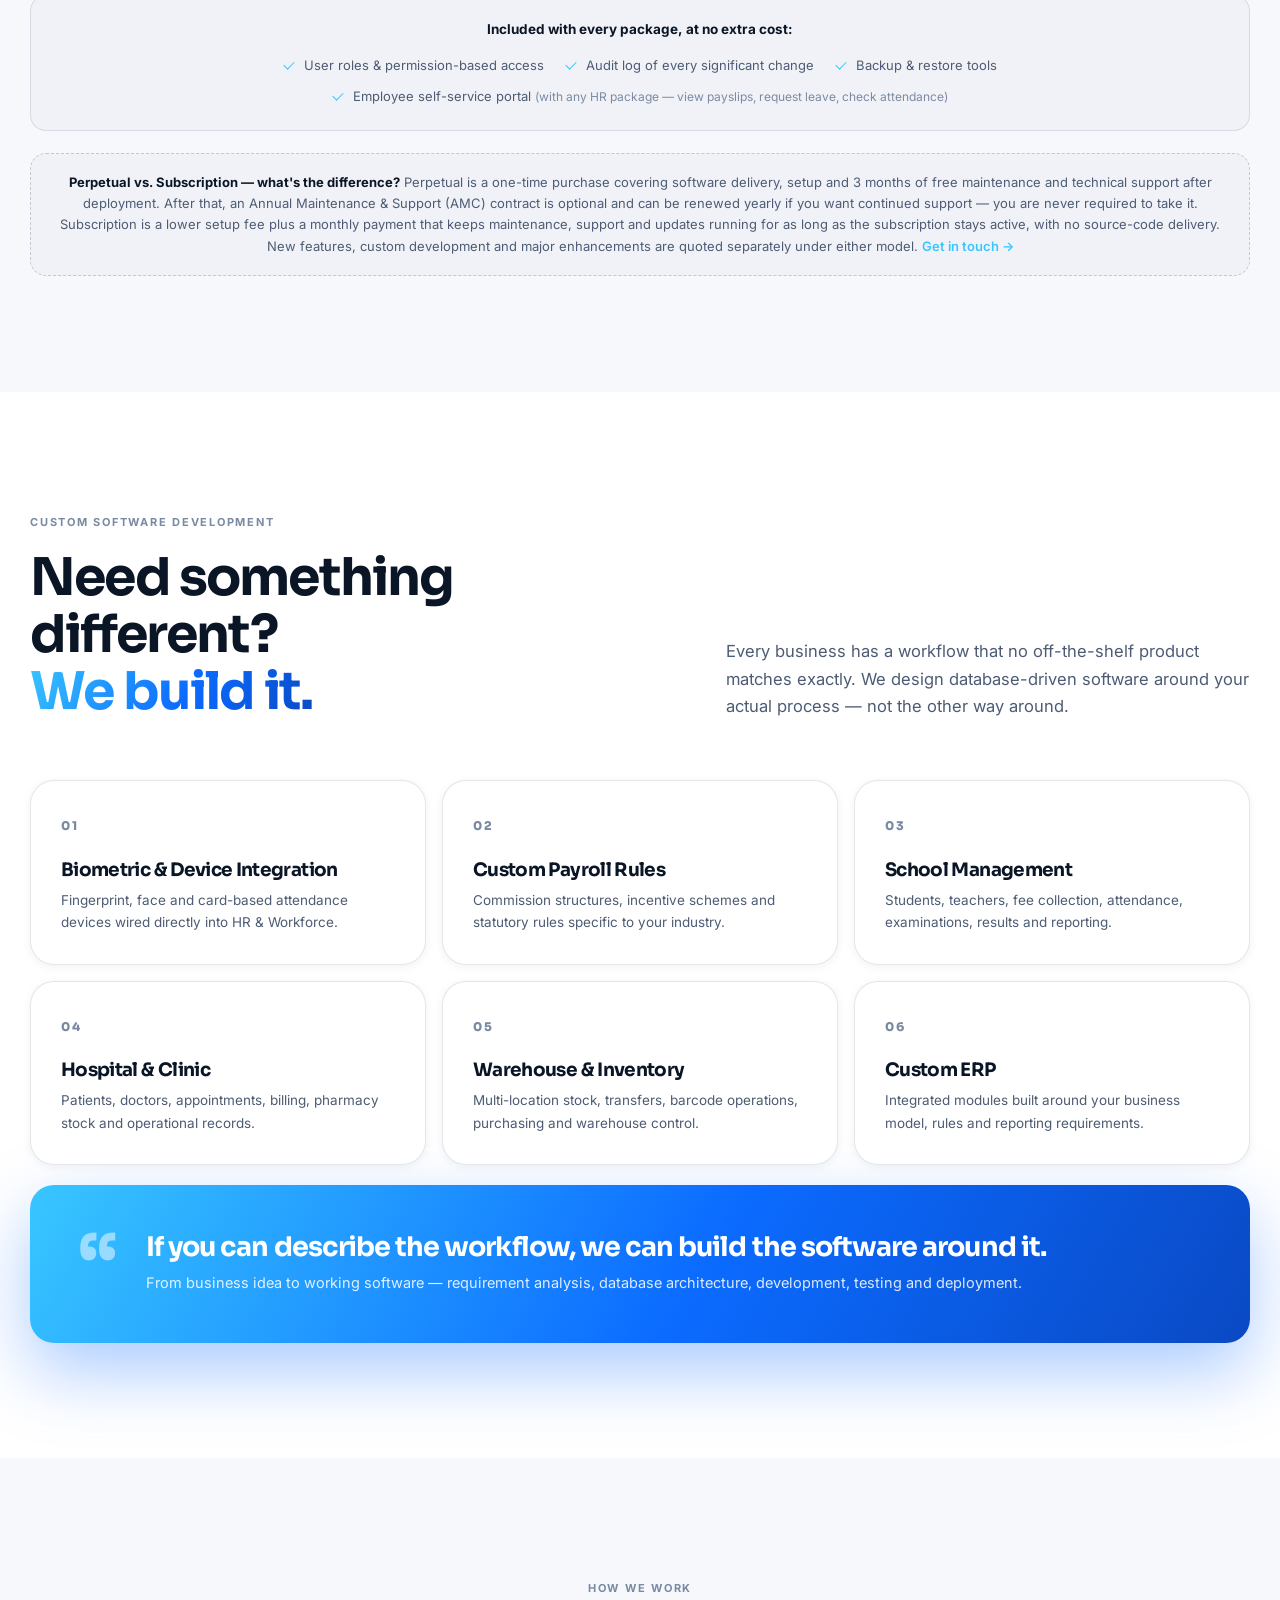
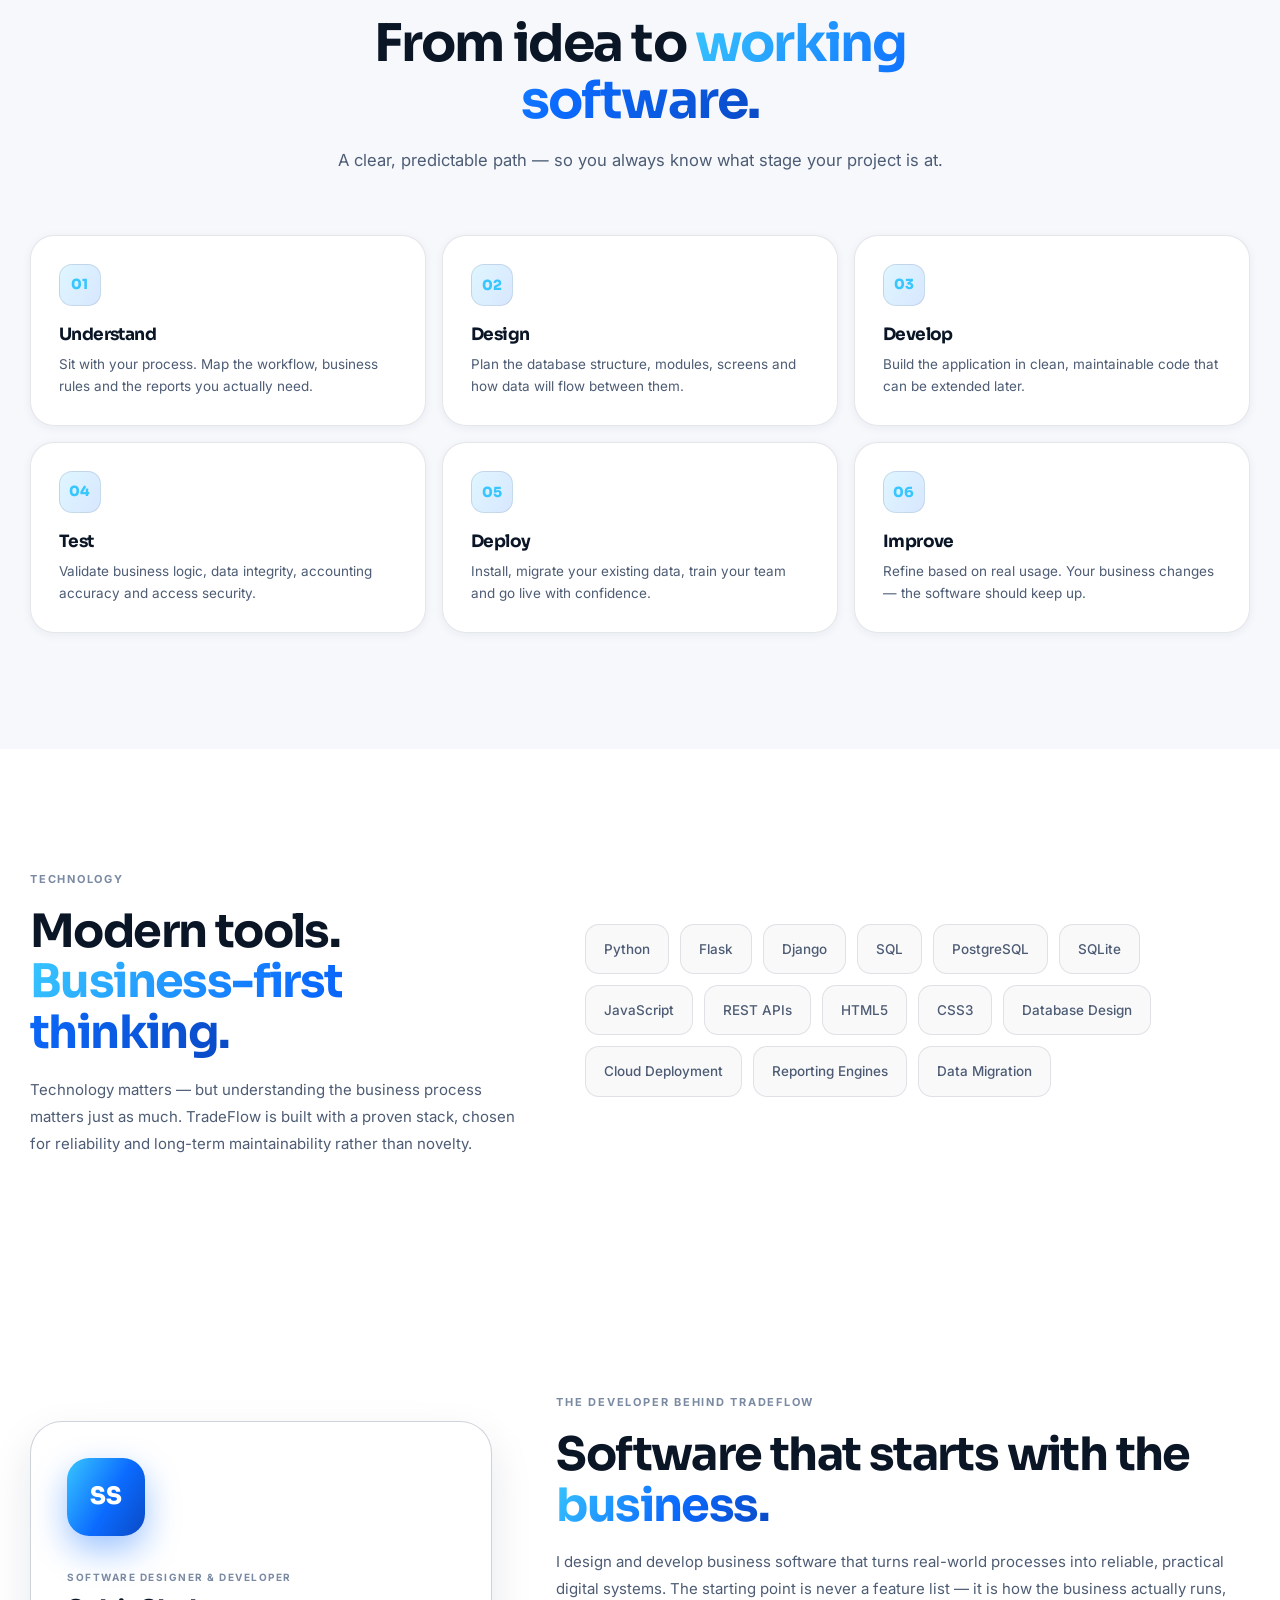
==== commit e926b9a8: "Add database-driven approved testimonials to the feedback system Removes all hardcoded/sample testim" ====
--- a/index.html
+++ b/index.html
@@ -683,34 +683,18 @@
     </div>
   </section>
 
-  <!-- ==================== TESTIMONIALS ==================== -->
-  <section class="section" id="testimonials">
+  <!-- ==================== TESTIMONIALS ====================
+       Populated entirely from GET /api/testimonials (admin-approved
+       "yes" feedback comments only). Hidden until script.js finds at
+       least one approved testimonial - no hardcoded/sample content. -->
+  <section class="section" id="testimonials" hidden>
     <div class="container">
       <div class="section-head center reveal">
         <div class="eyebrow">What users say</div>
         <h2>Software judged by <span class="grad-text">the people using it.</span></h2>
-        <p>Feedback from businesses running TradeFlow and custom-built systems day to day.</p>
-      </div>
-      <div class="quote-grid">
-        <article class="quote card reveal">
-          <div class="quote-stars" aria-label="5 out of 5">★★★★★</div>
-          <p>“Pehle stock register alag tha aur accounts alag. TradeFlow ke baad ek hi entry se dono update ho jate hain — mahine ke end par closing ab ghanton ka kaam nahi raha.”</p>
-          <div class="quote-who"><em>AK</em><div><strong>Retail Store Owner</strong><span>Karachi</span></div></div>
-        </article>
-        <article class="quote card reveal d1">
-          <div class="quote-stars" aria-label="5 out of 5">★★★★★</div>
-          <p>“The POS is genuinely fast at the counter, which was our main worry. What surprised us was the reporting — we can finally see which items actually make money.”</p>
-          <div class="quote-who"><em>MS</em><div><strong>Wholesale Distributor</strong><span>Lahore</span></div></div>
-        </article>
-        <article class="quote card reveal d2">
-          <div class="quote-stars" aria-label="5 out of 5">★★★★★</div>
-          <p>“We needed an attendance and payroll system that matched our shift rules exactly. It was built the way we described it, and support after delivery has been reliable.”</p>
-          <div class="quote-who"><em>FR</em><div><strong>Operations Manager</strong><span>Custom software client</span></div></div>
-        </article>
-      </div>
-      <p style="text-align:center;margin-top:22px;font-size:12.5px;color:var(--text-3)" class="reveal">
-        Client names withheld on request. References can be shared on serious enquiry.
-      </p>
+        <p>Feedback from visitors of this site.</p>
+      </div>
+      <div class="quote-grid" id="testimonialGrid"></div>
     </div>
   </section>
 
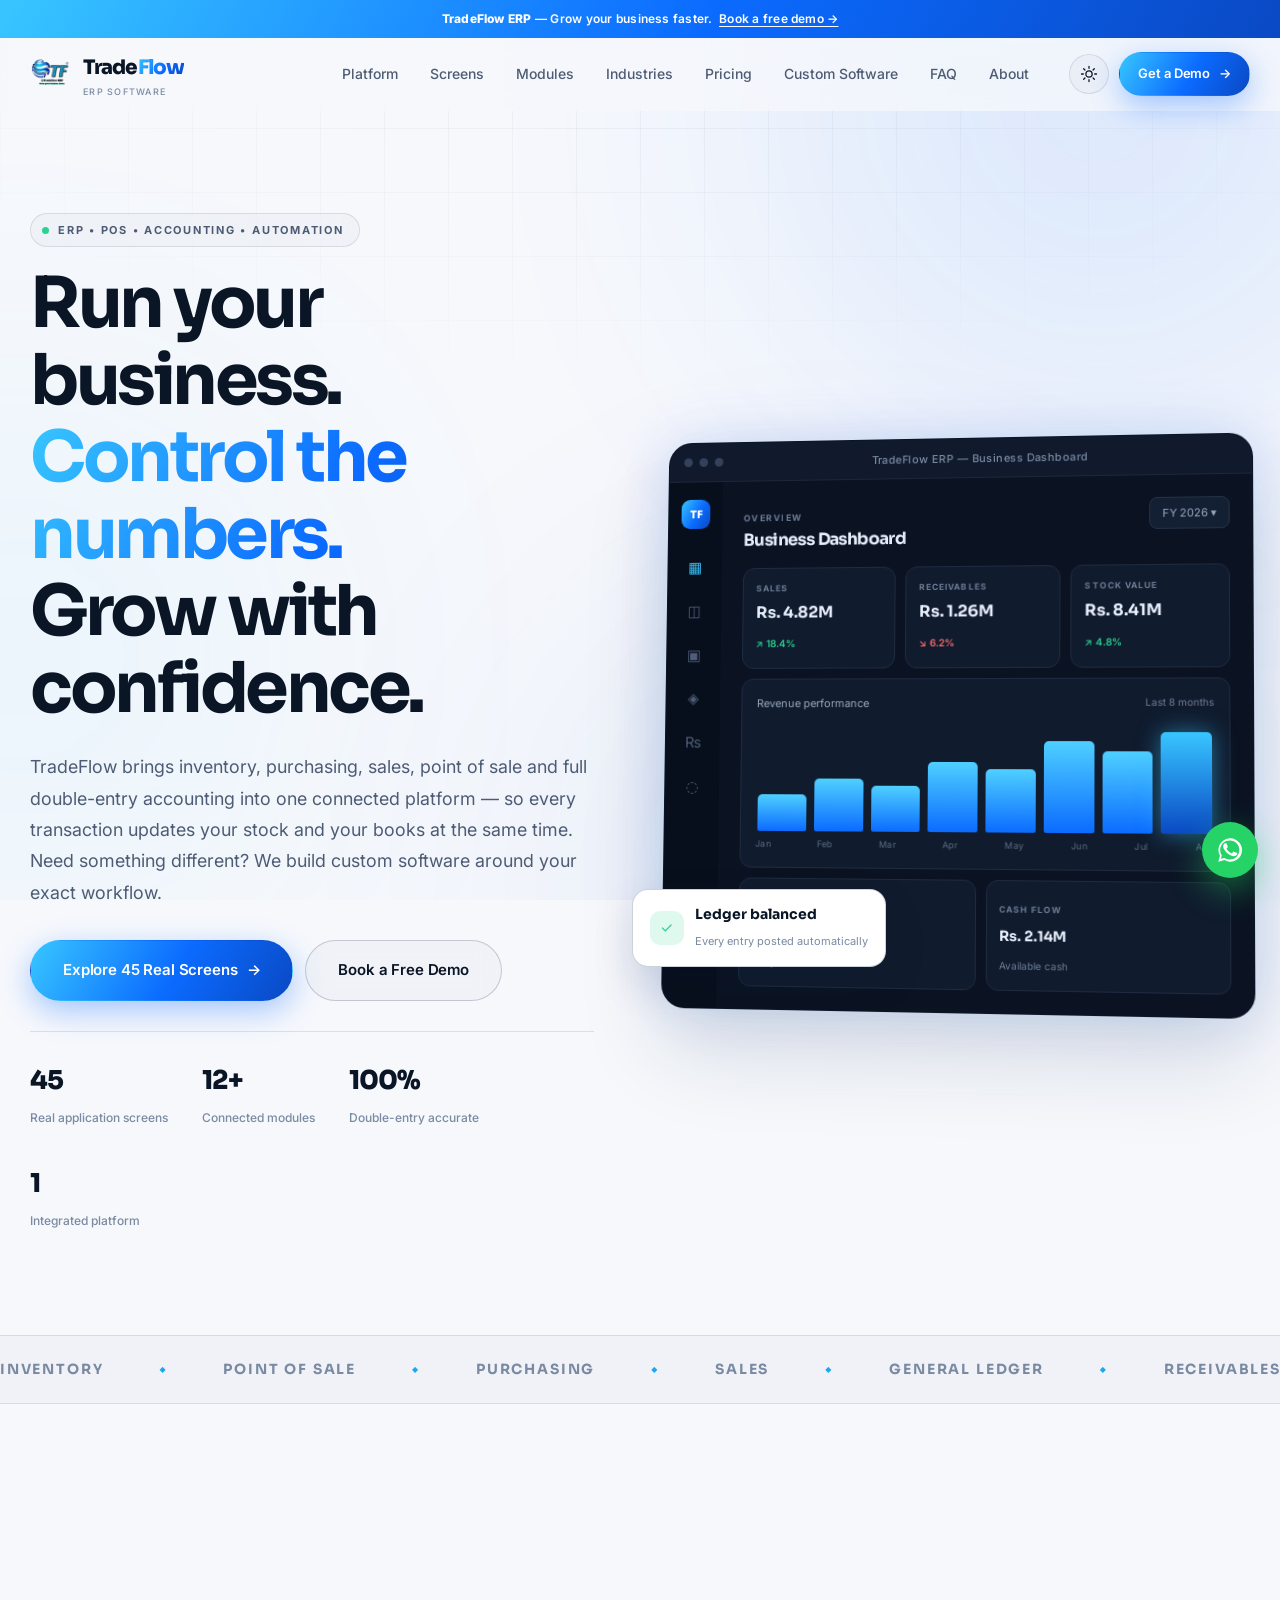
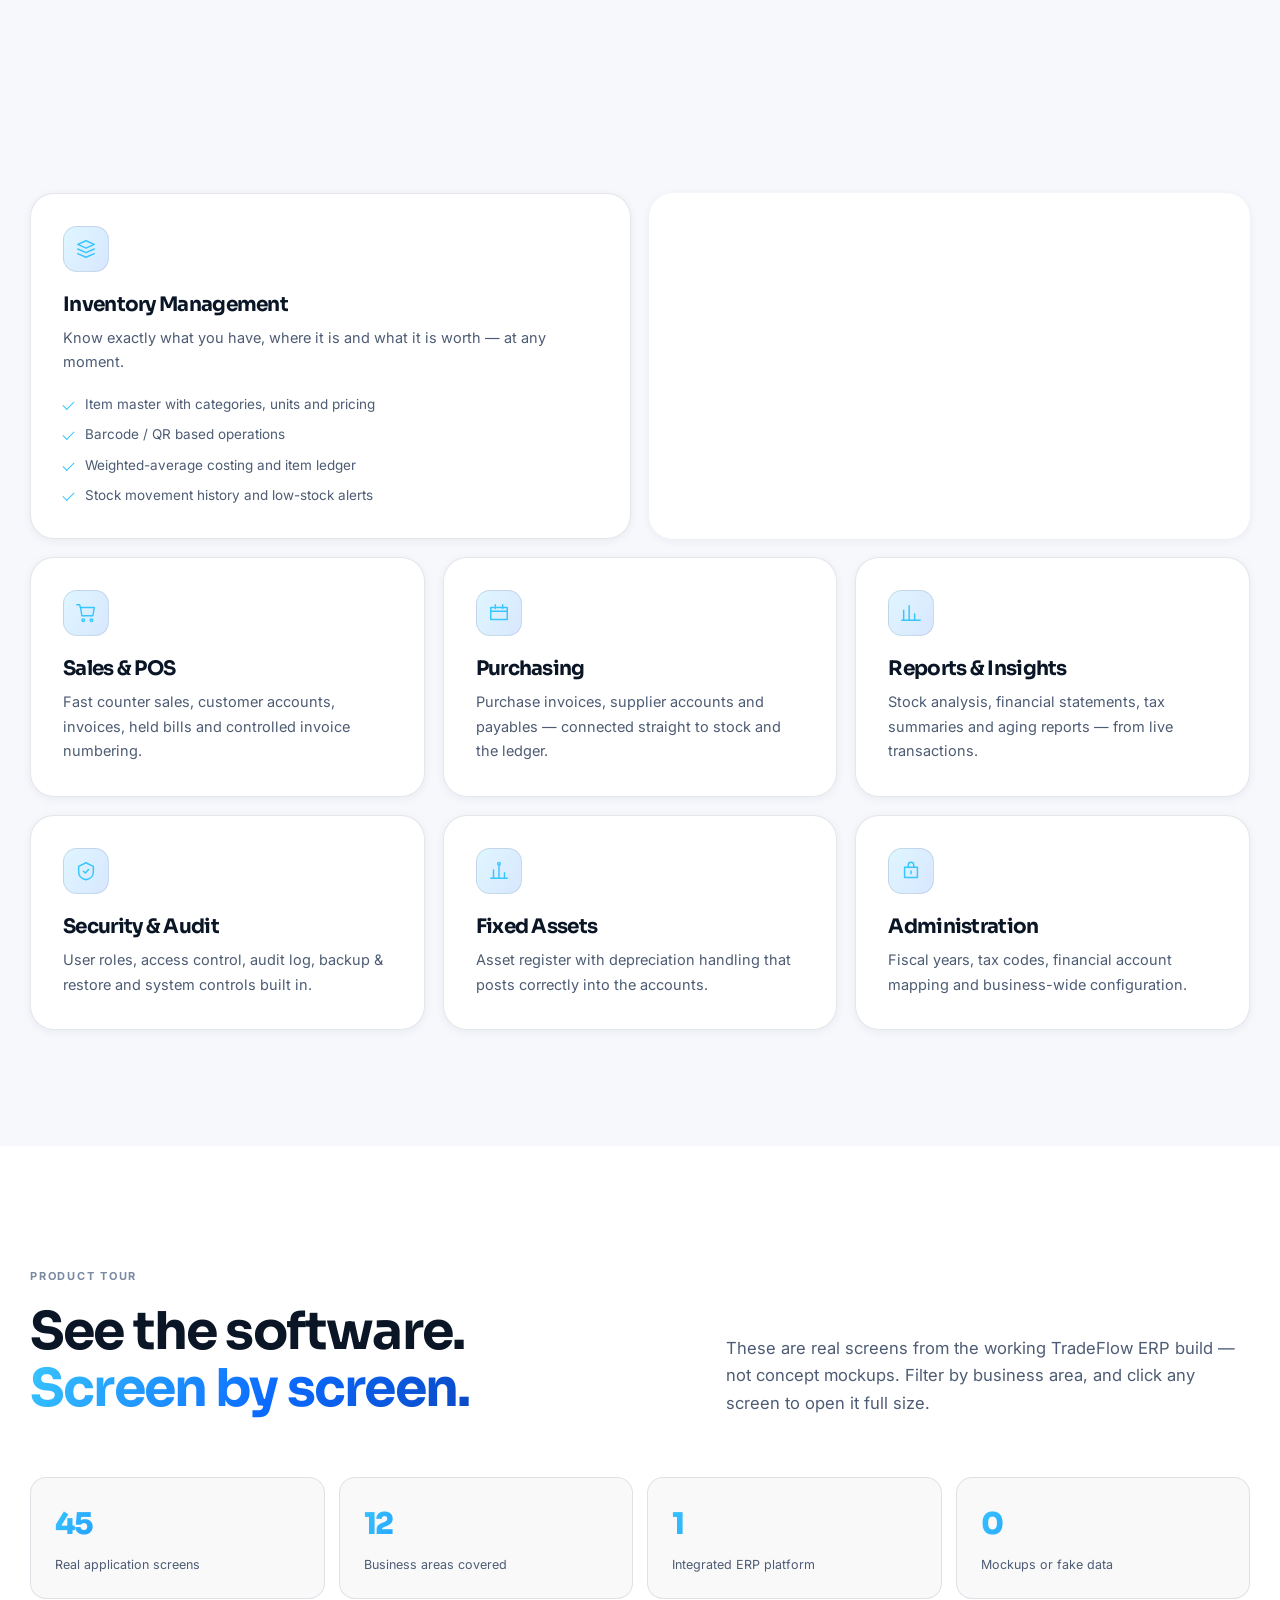
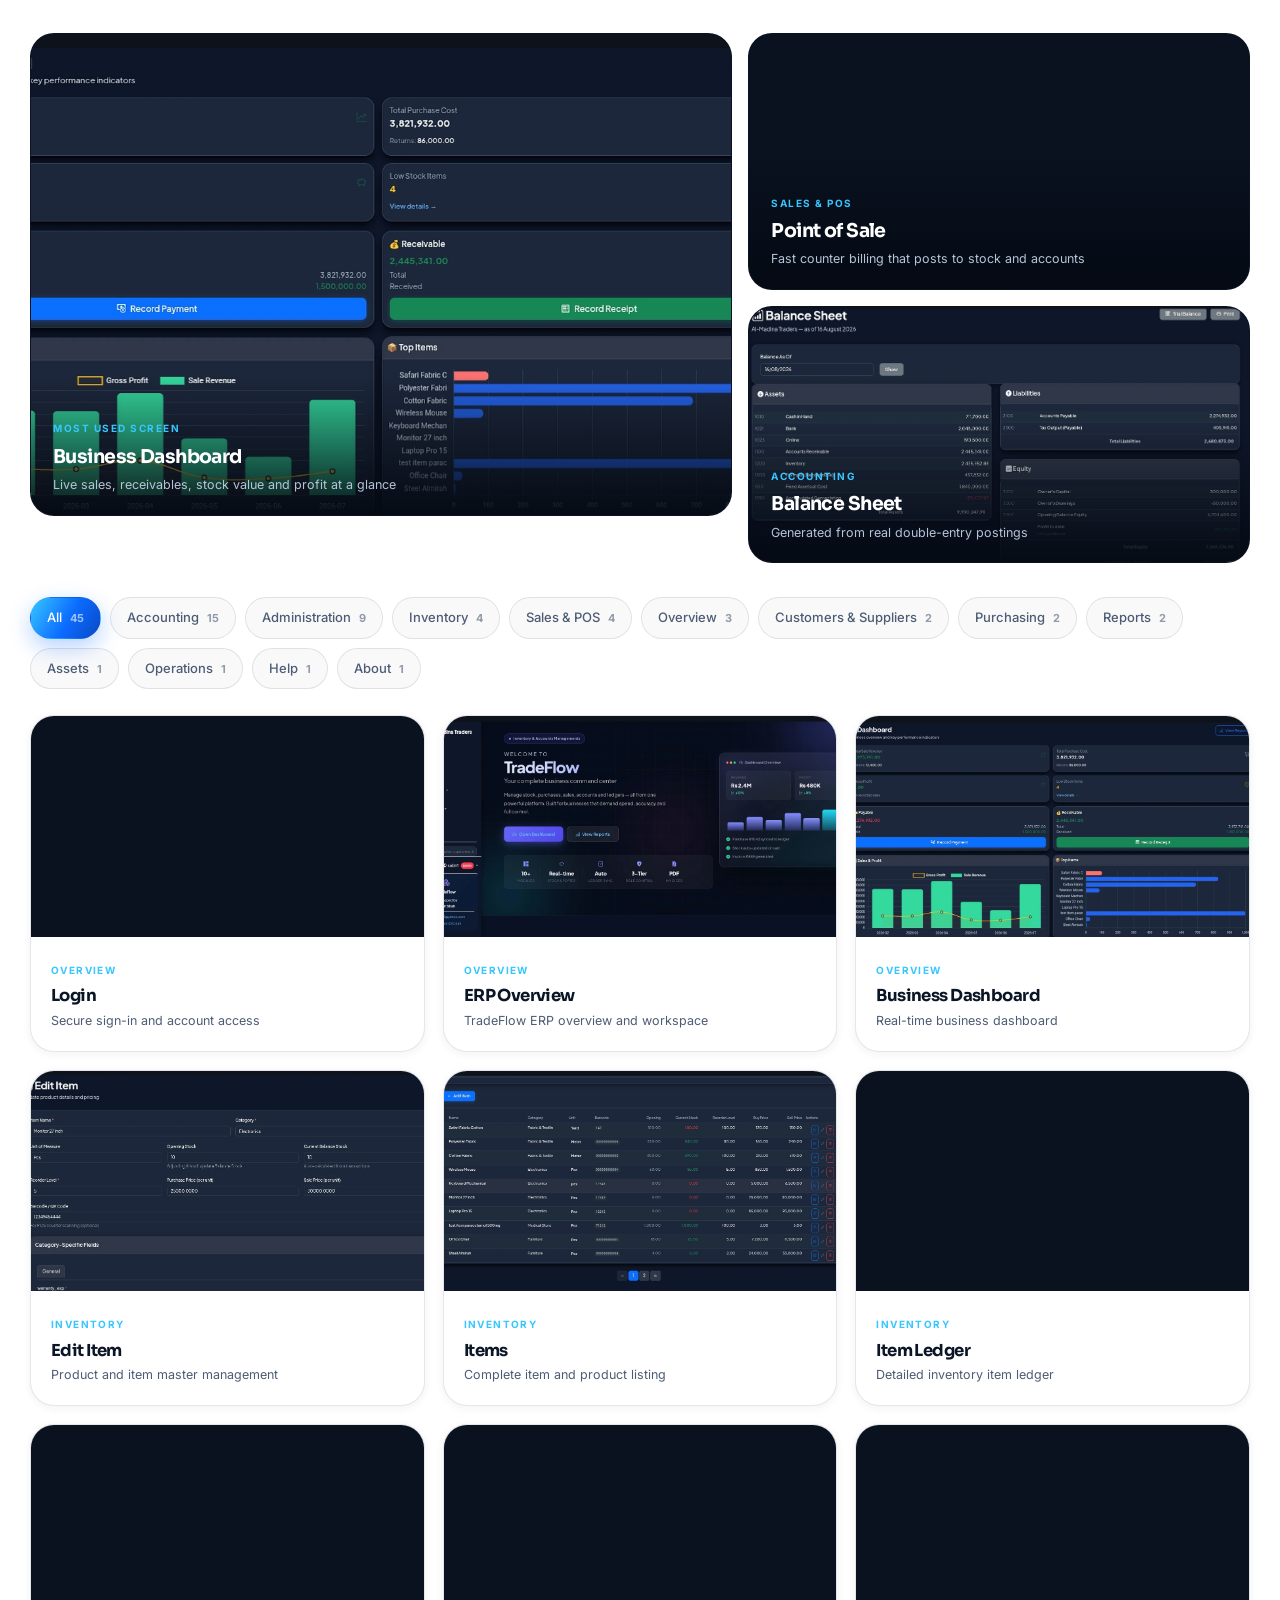
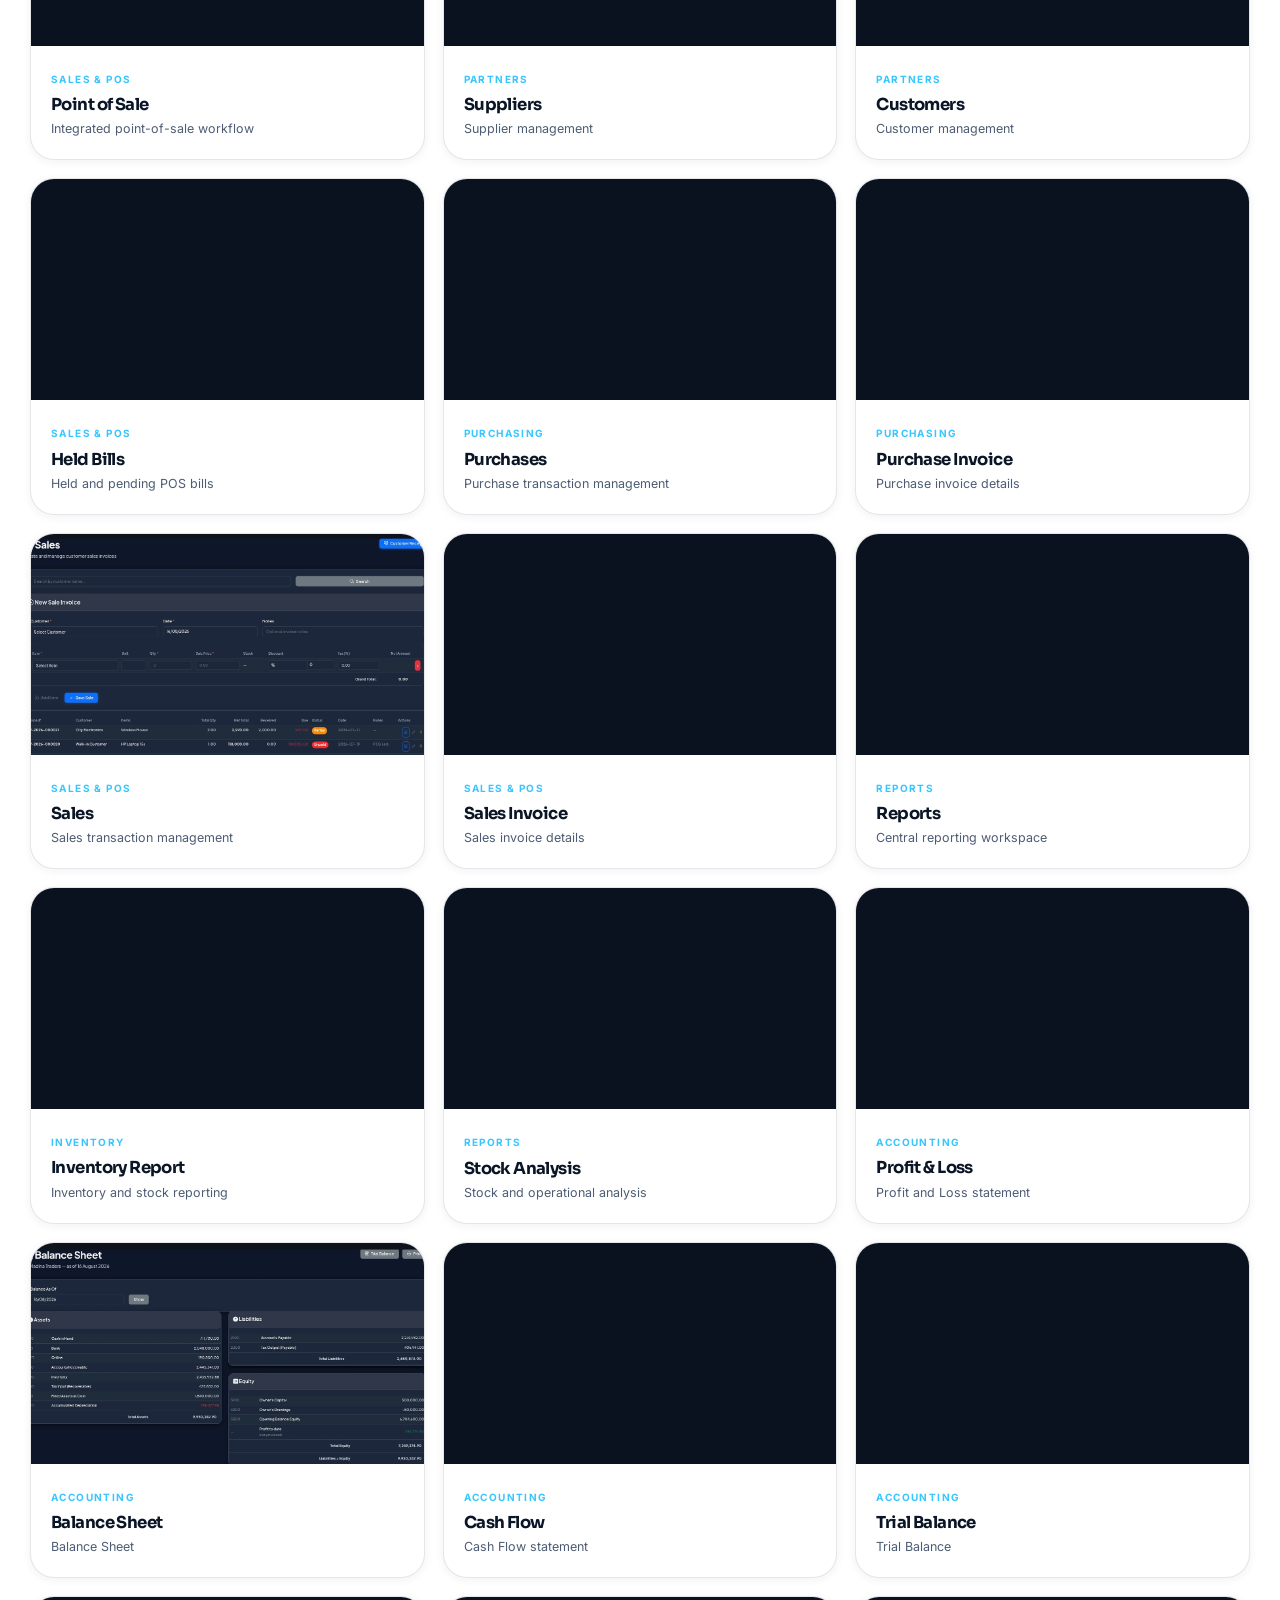
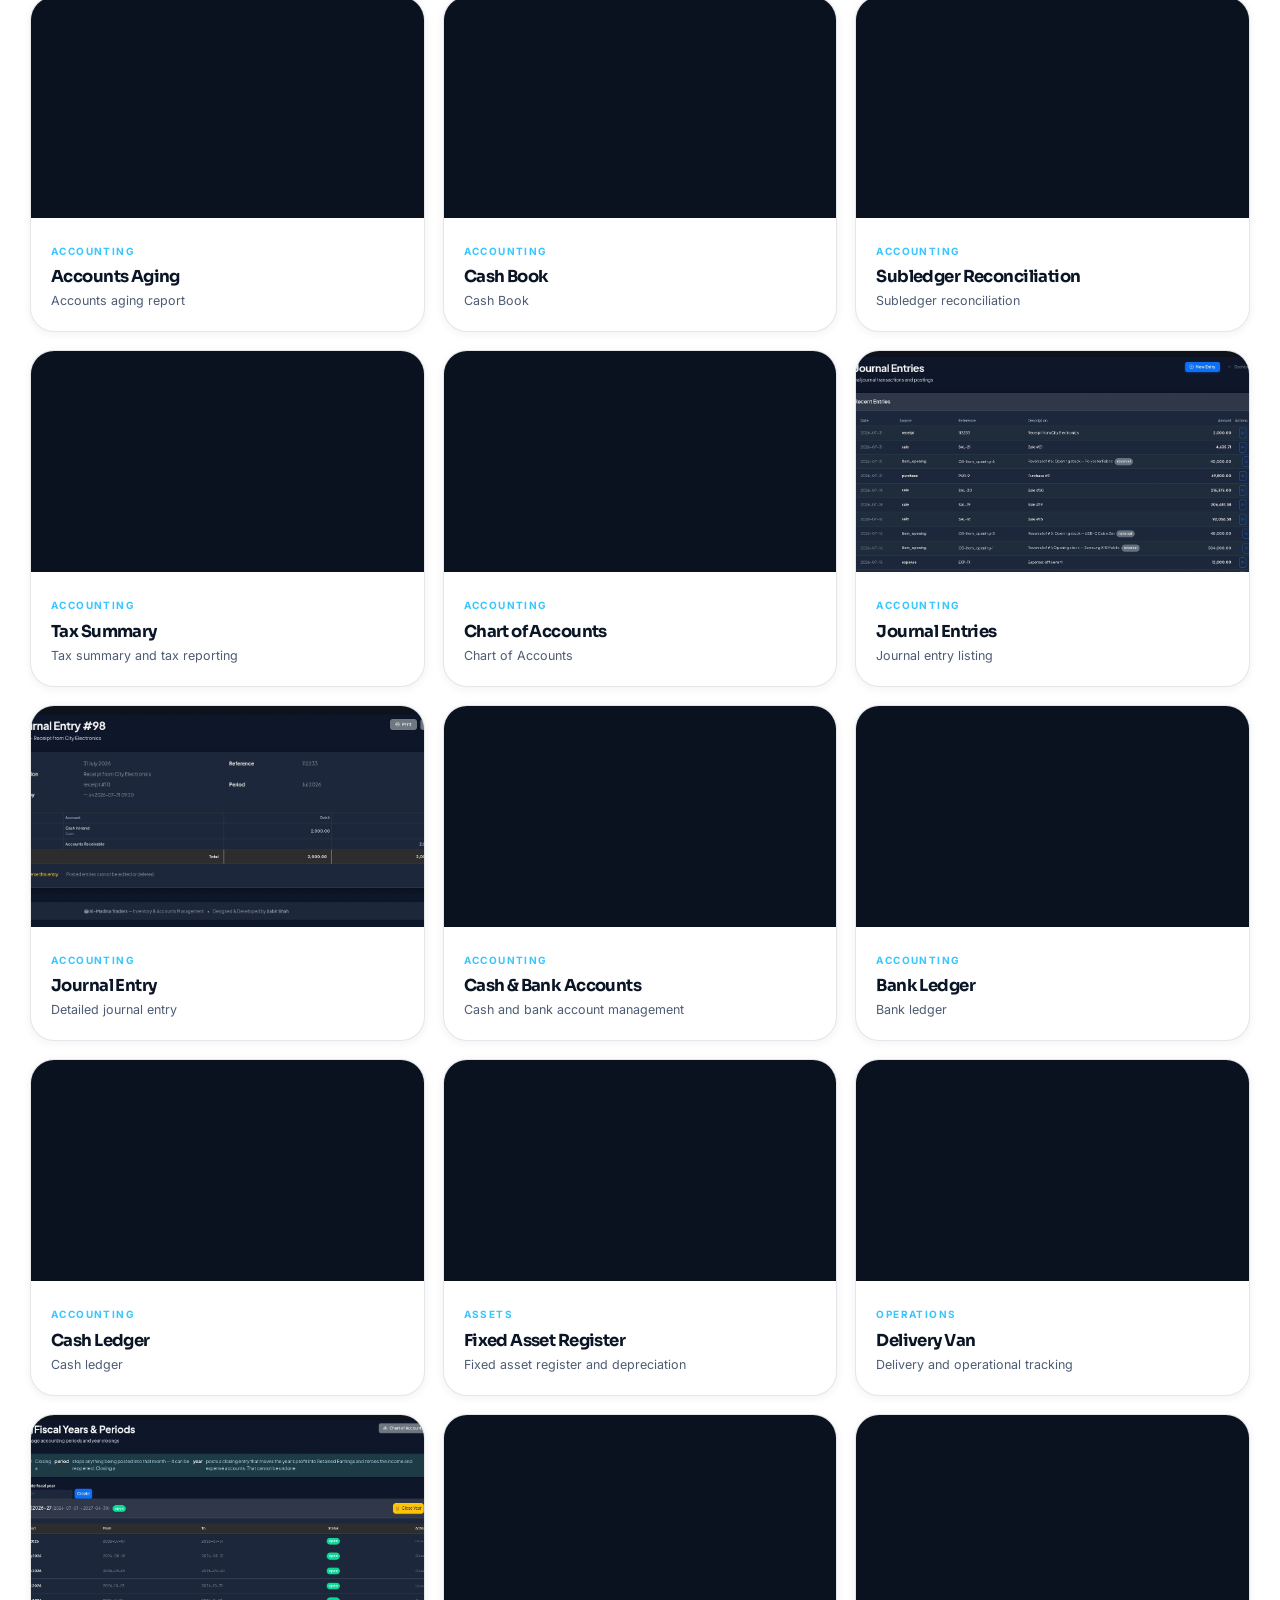
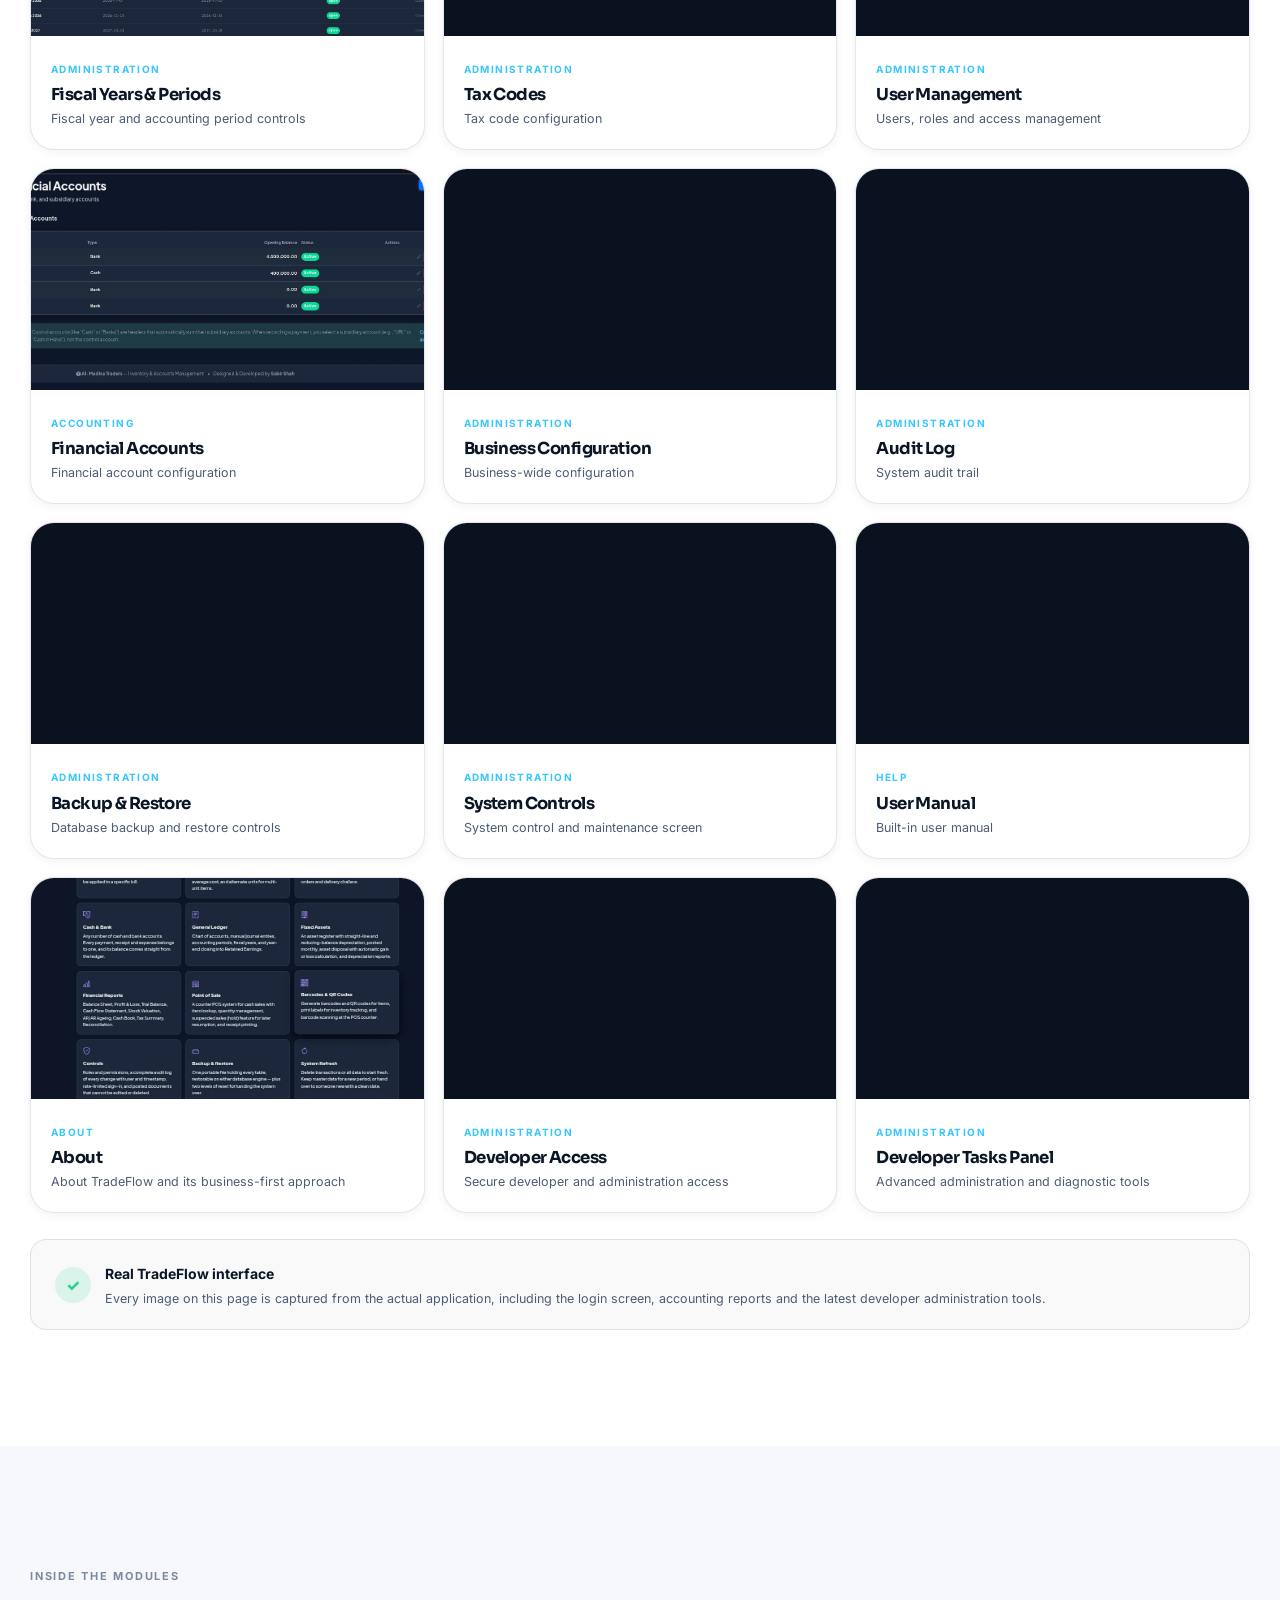
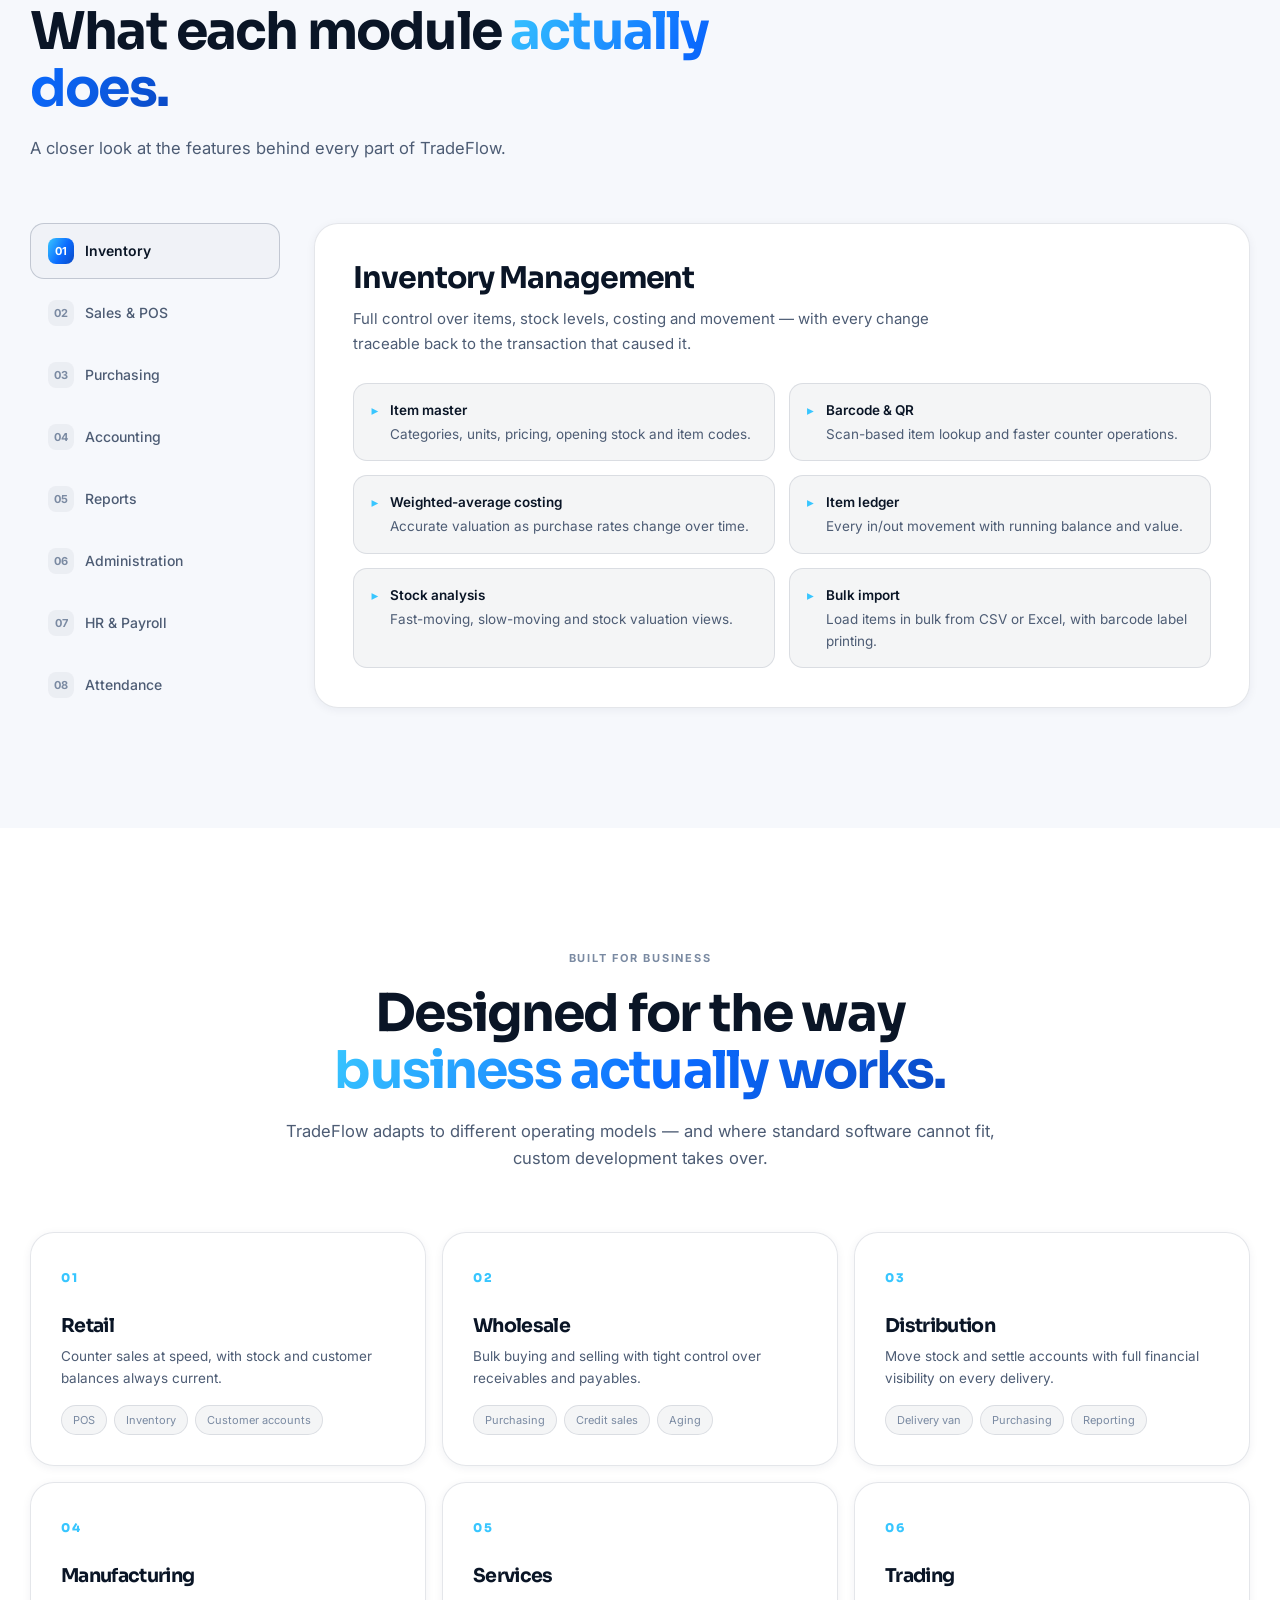
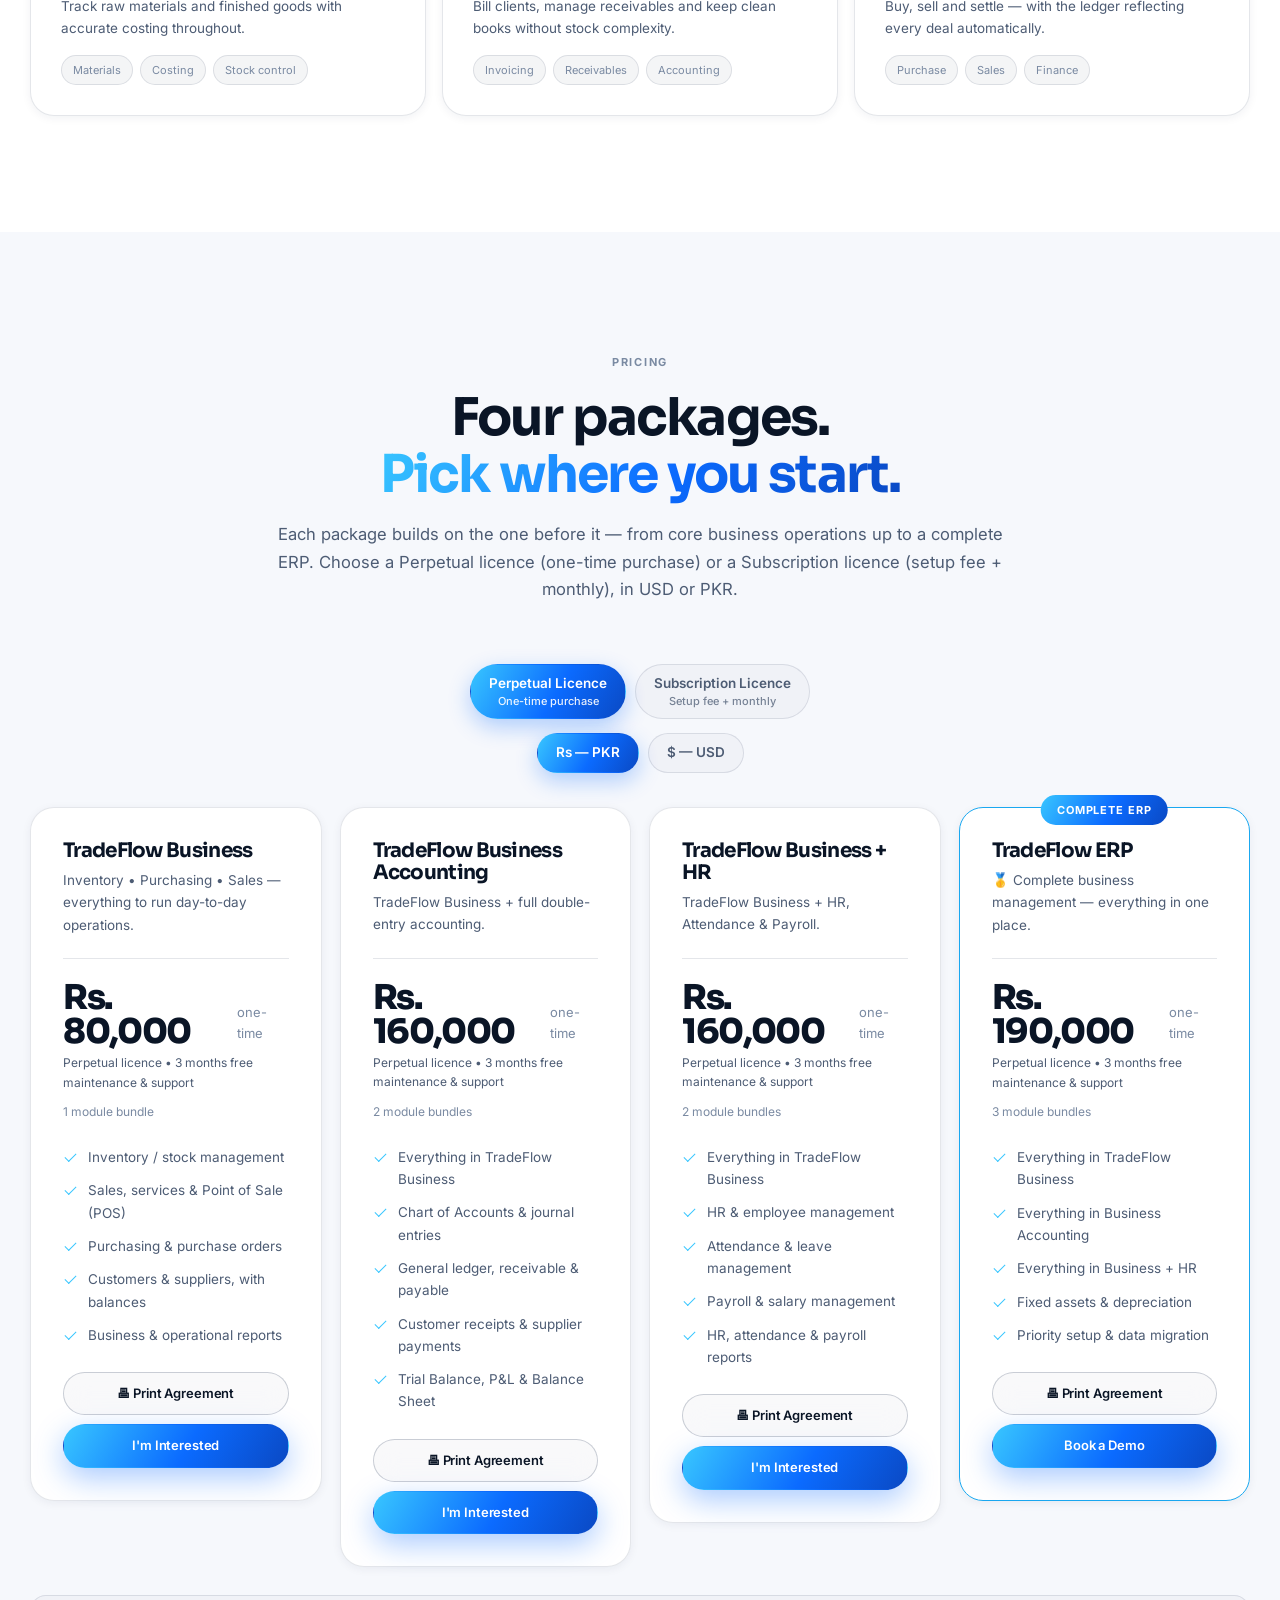
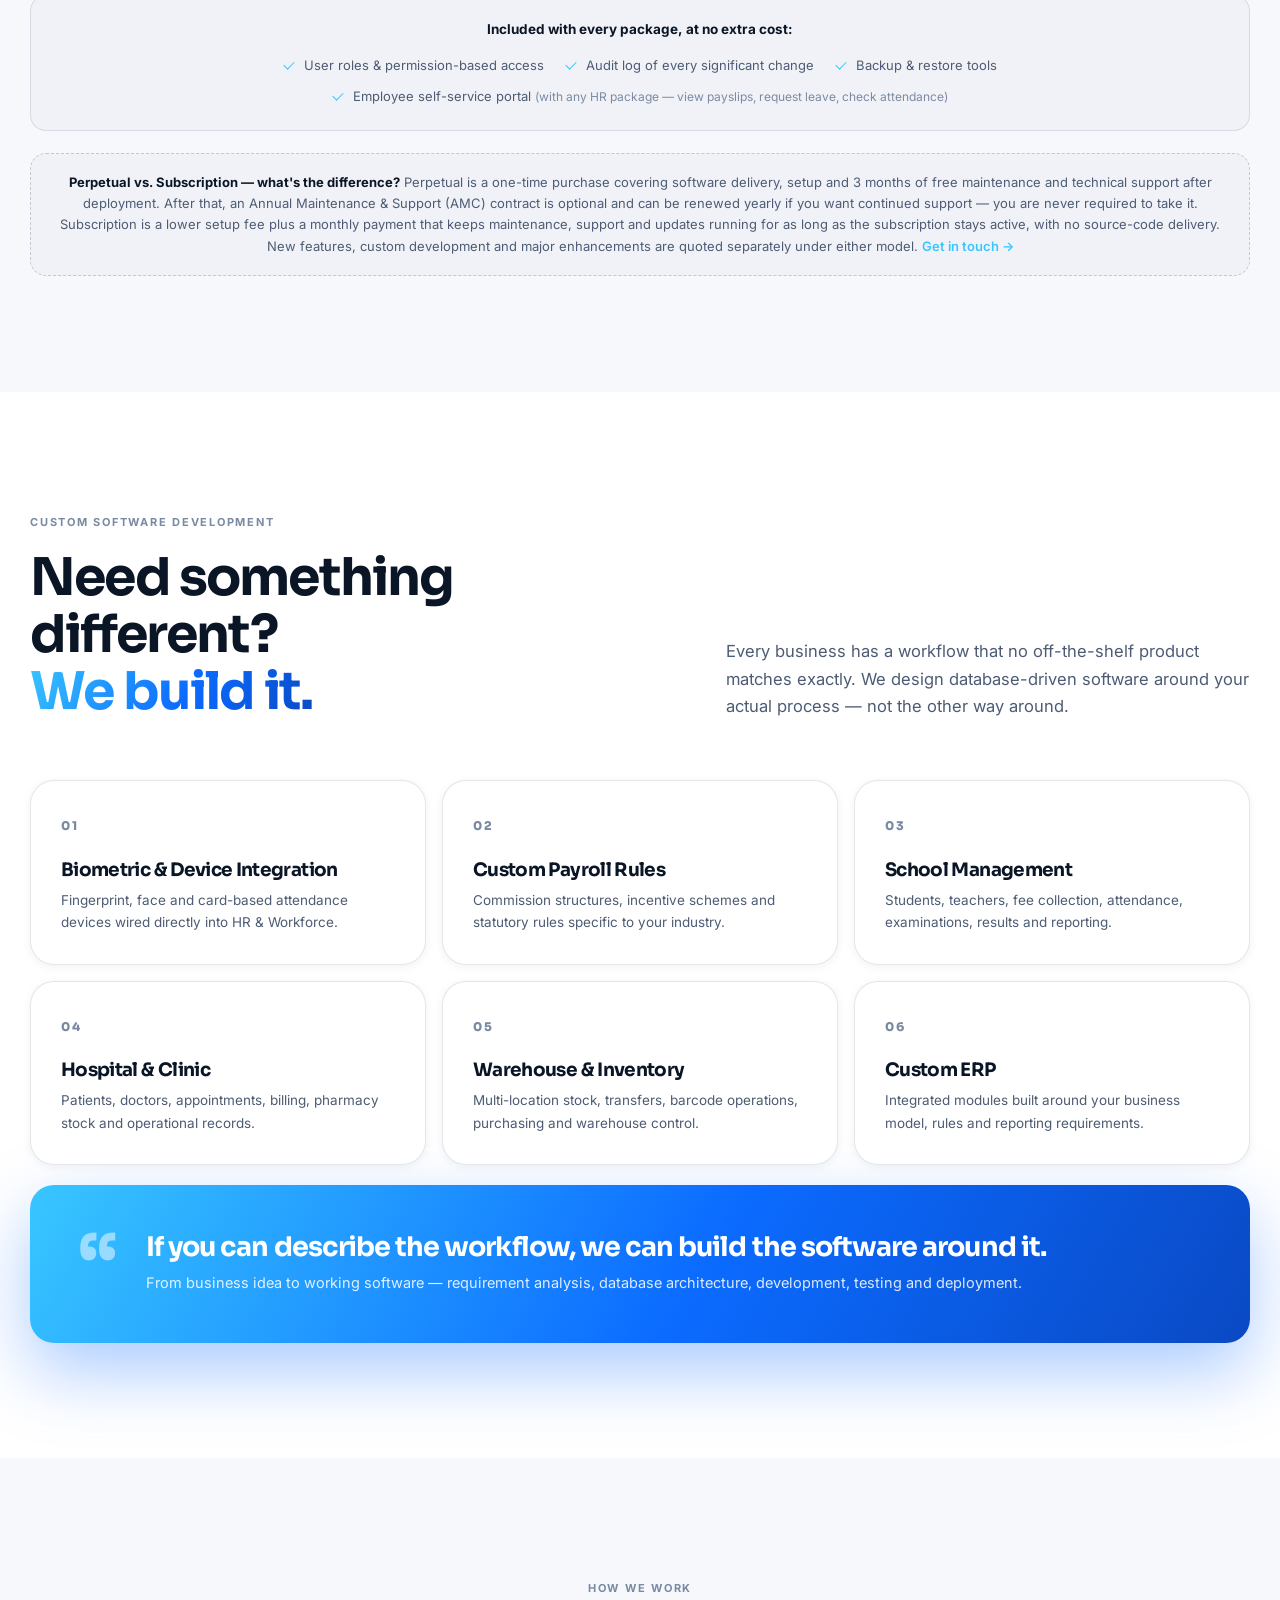
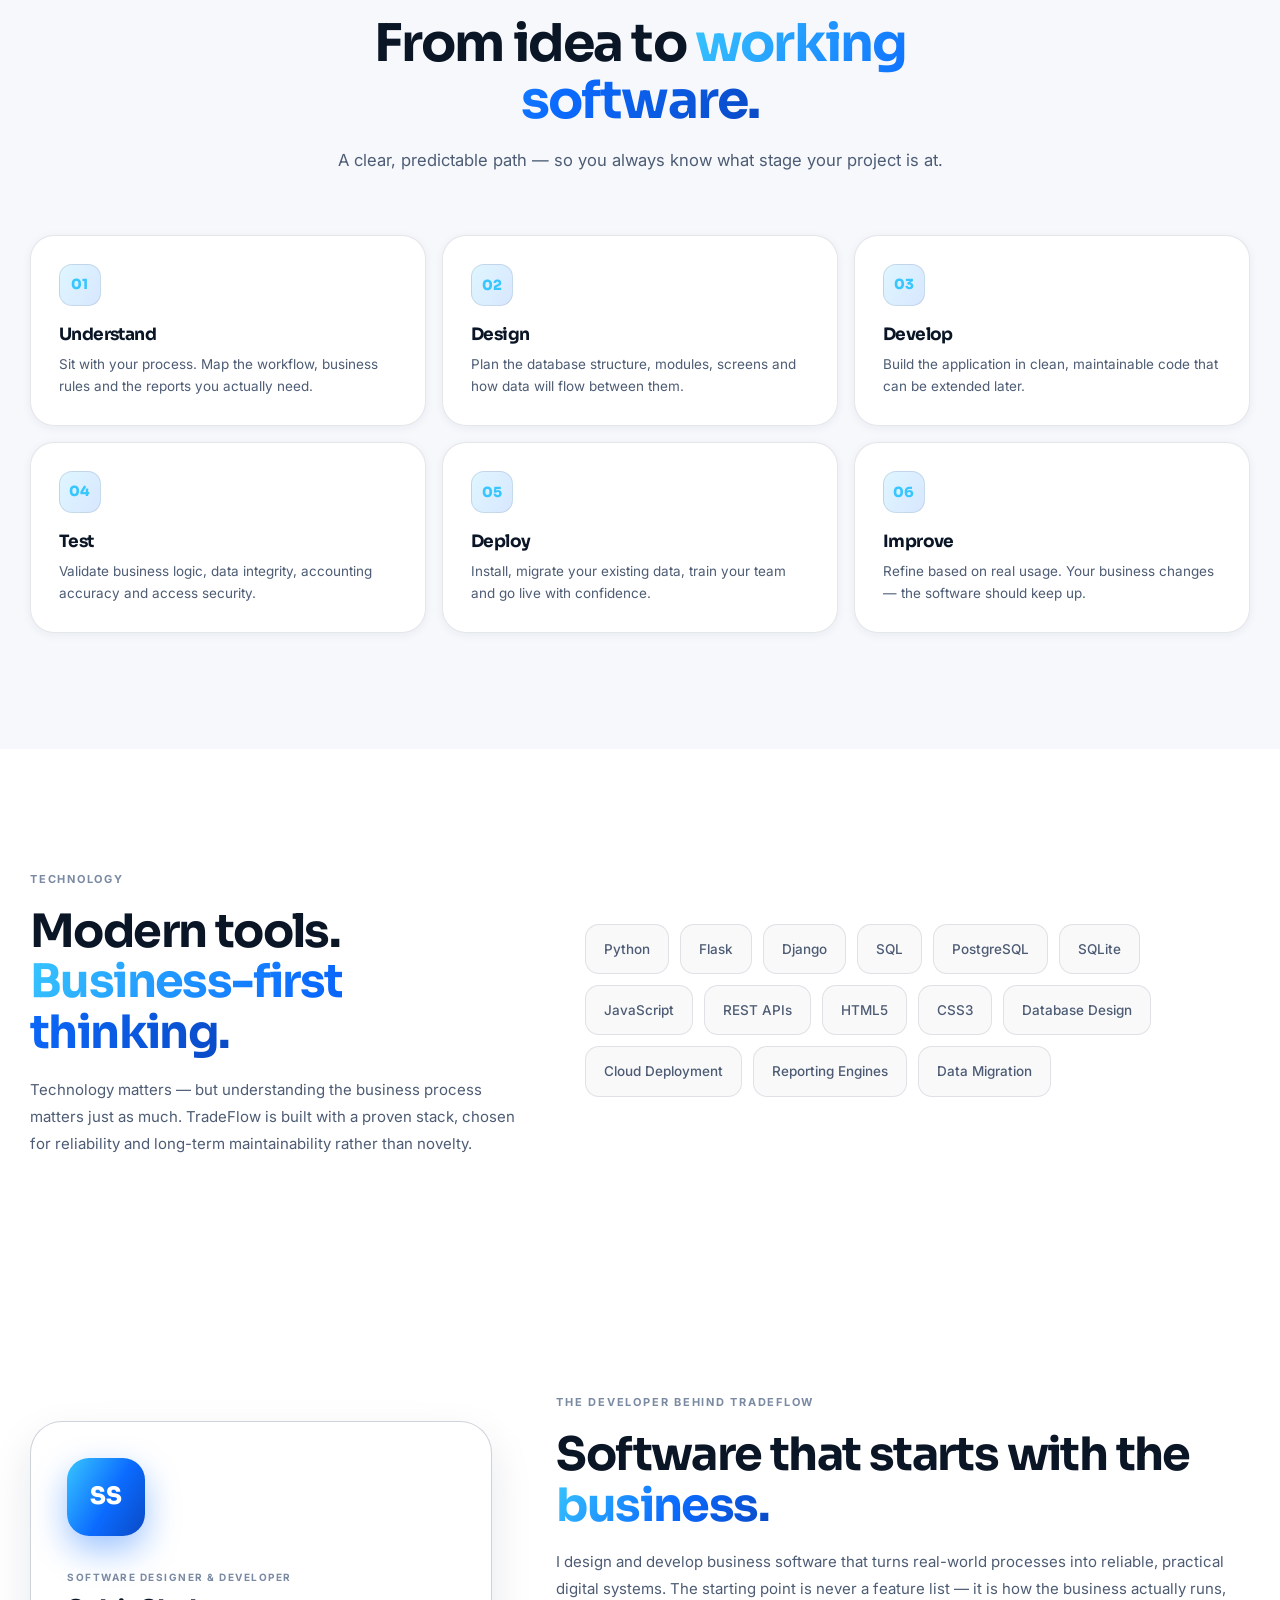
==== commit fd61c7fa: "Require at least 3 approved testimonials before showing the section The testimonials section (and it" ====
--- a/index.html
+++ b/index.html
@@ -686,7 +686,7 @@
   <!-- ==================== TESTIMONIALS ====================
        Populated entirely from GET /api/testimonials (admin-approved
        "yes" feedback comments only). Hidden until script.js finds at
-       least one approved testimonial - no hardcoded/sample content. -->
+       least 3 approved testimonials - no hardcoded/sample content. -->
   <section class="section" id="testimonials" hidden>
     <div class="container">
       <div class="section-head center reveal">
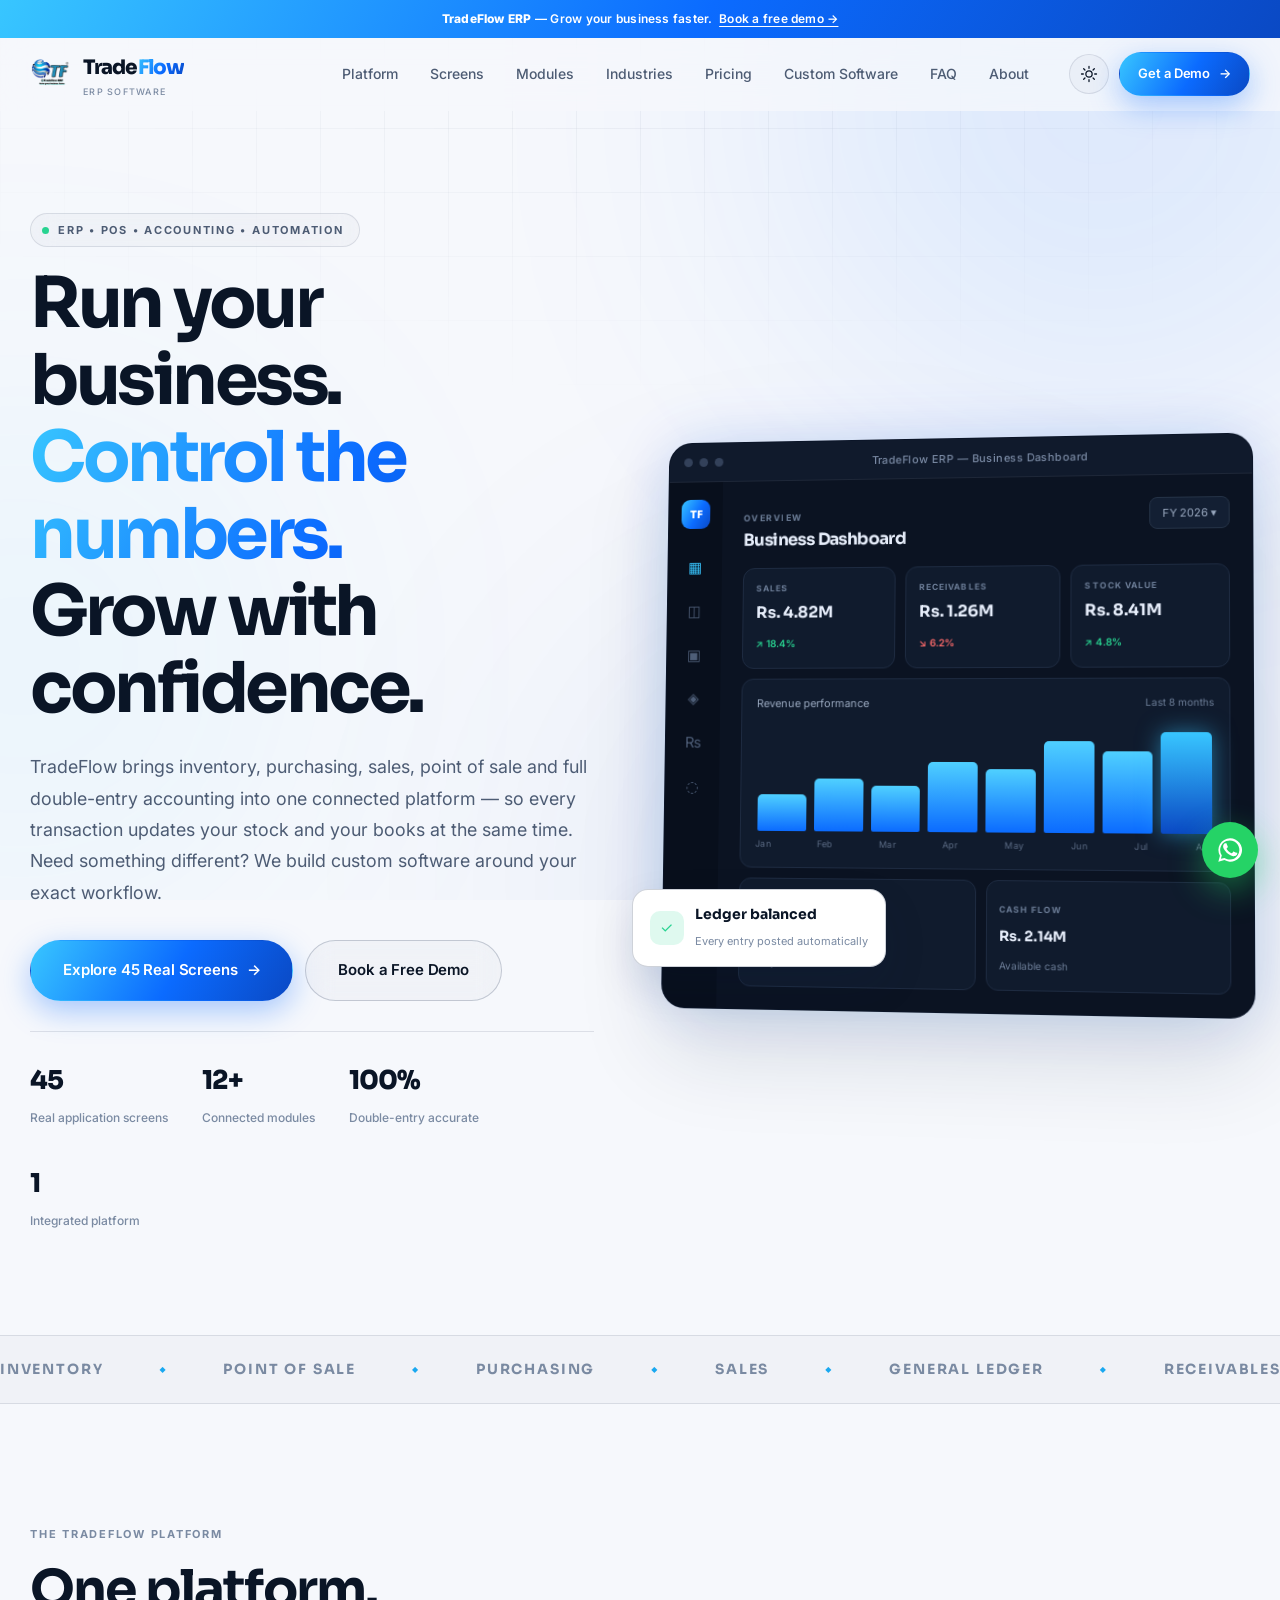
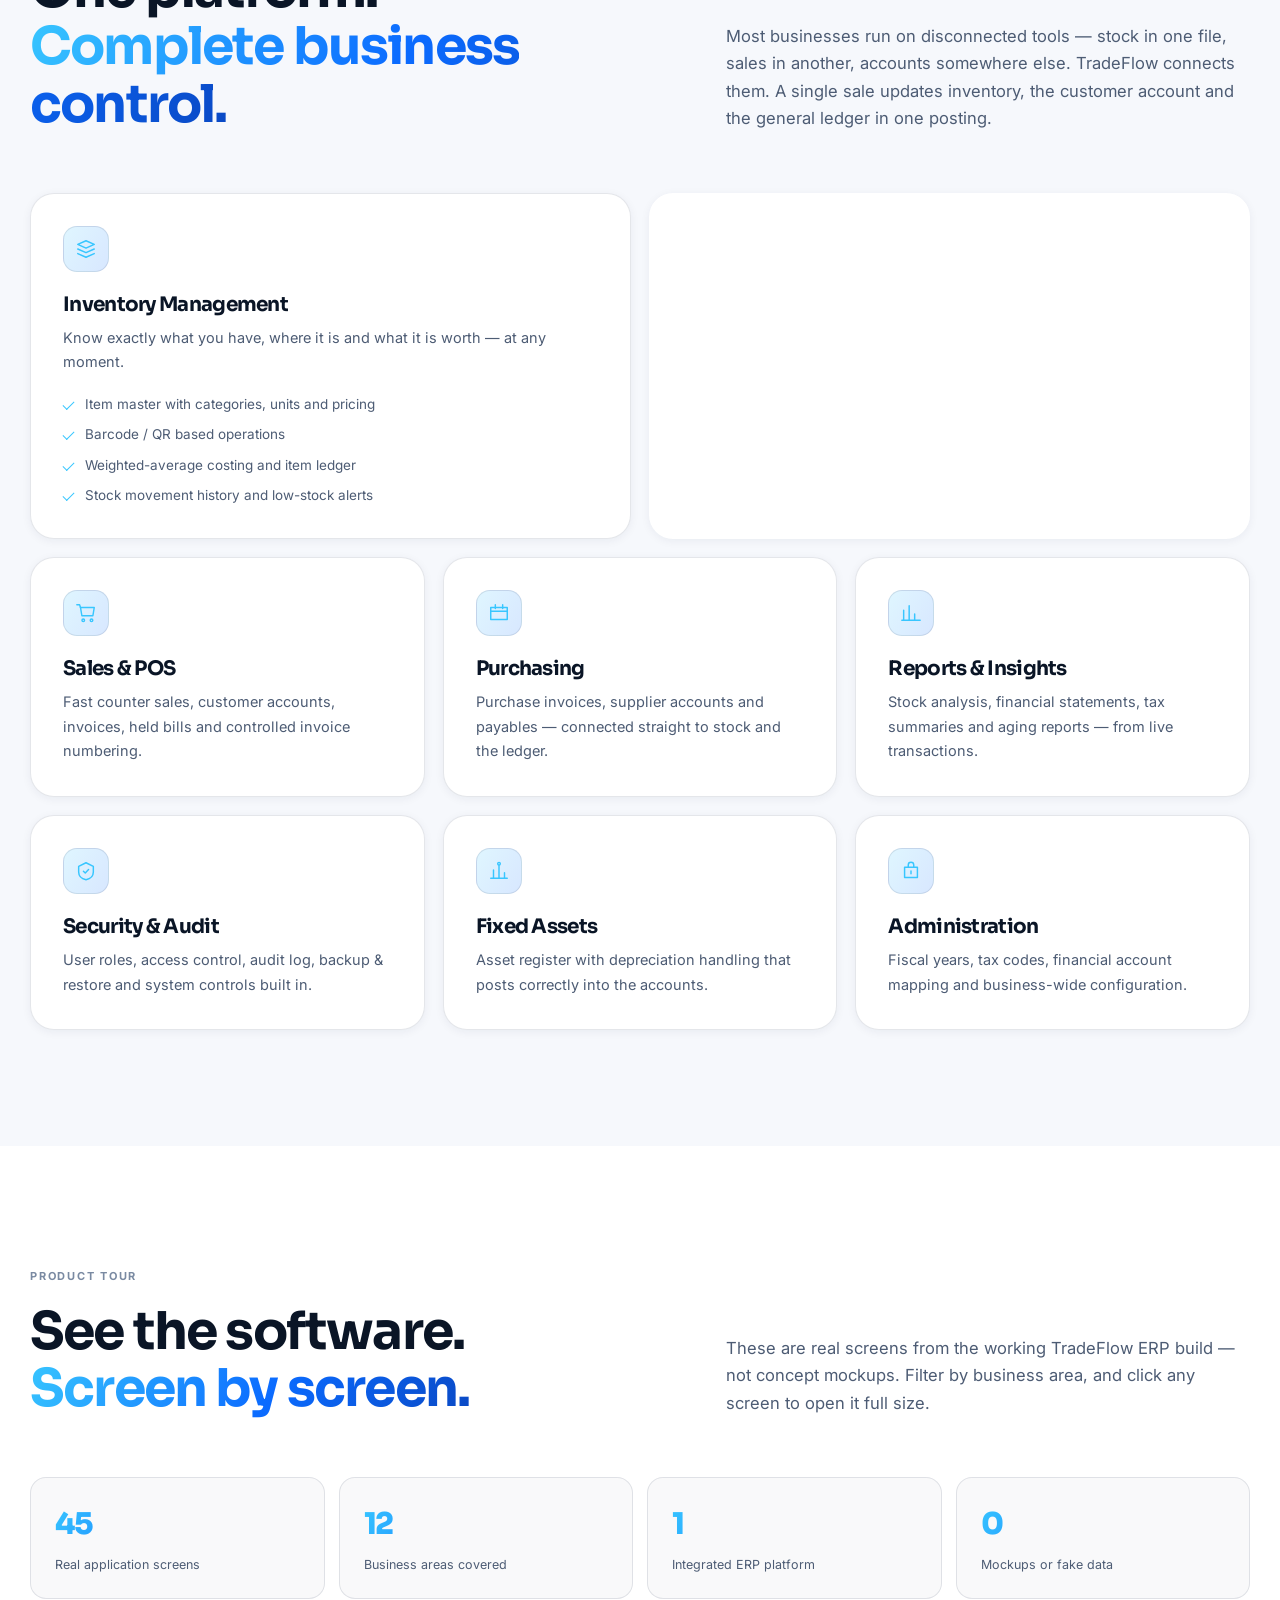
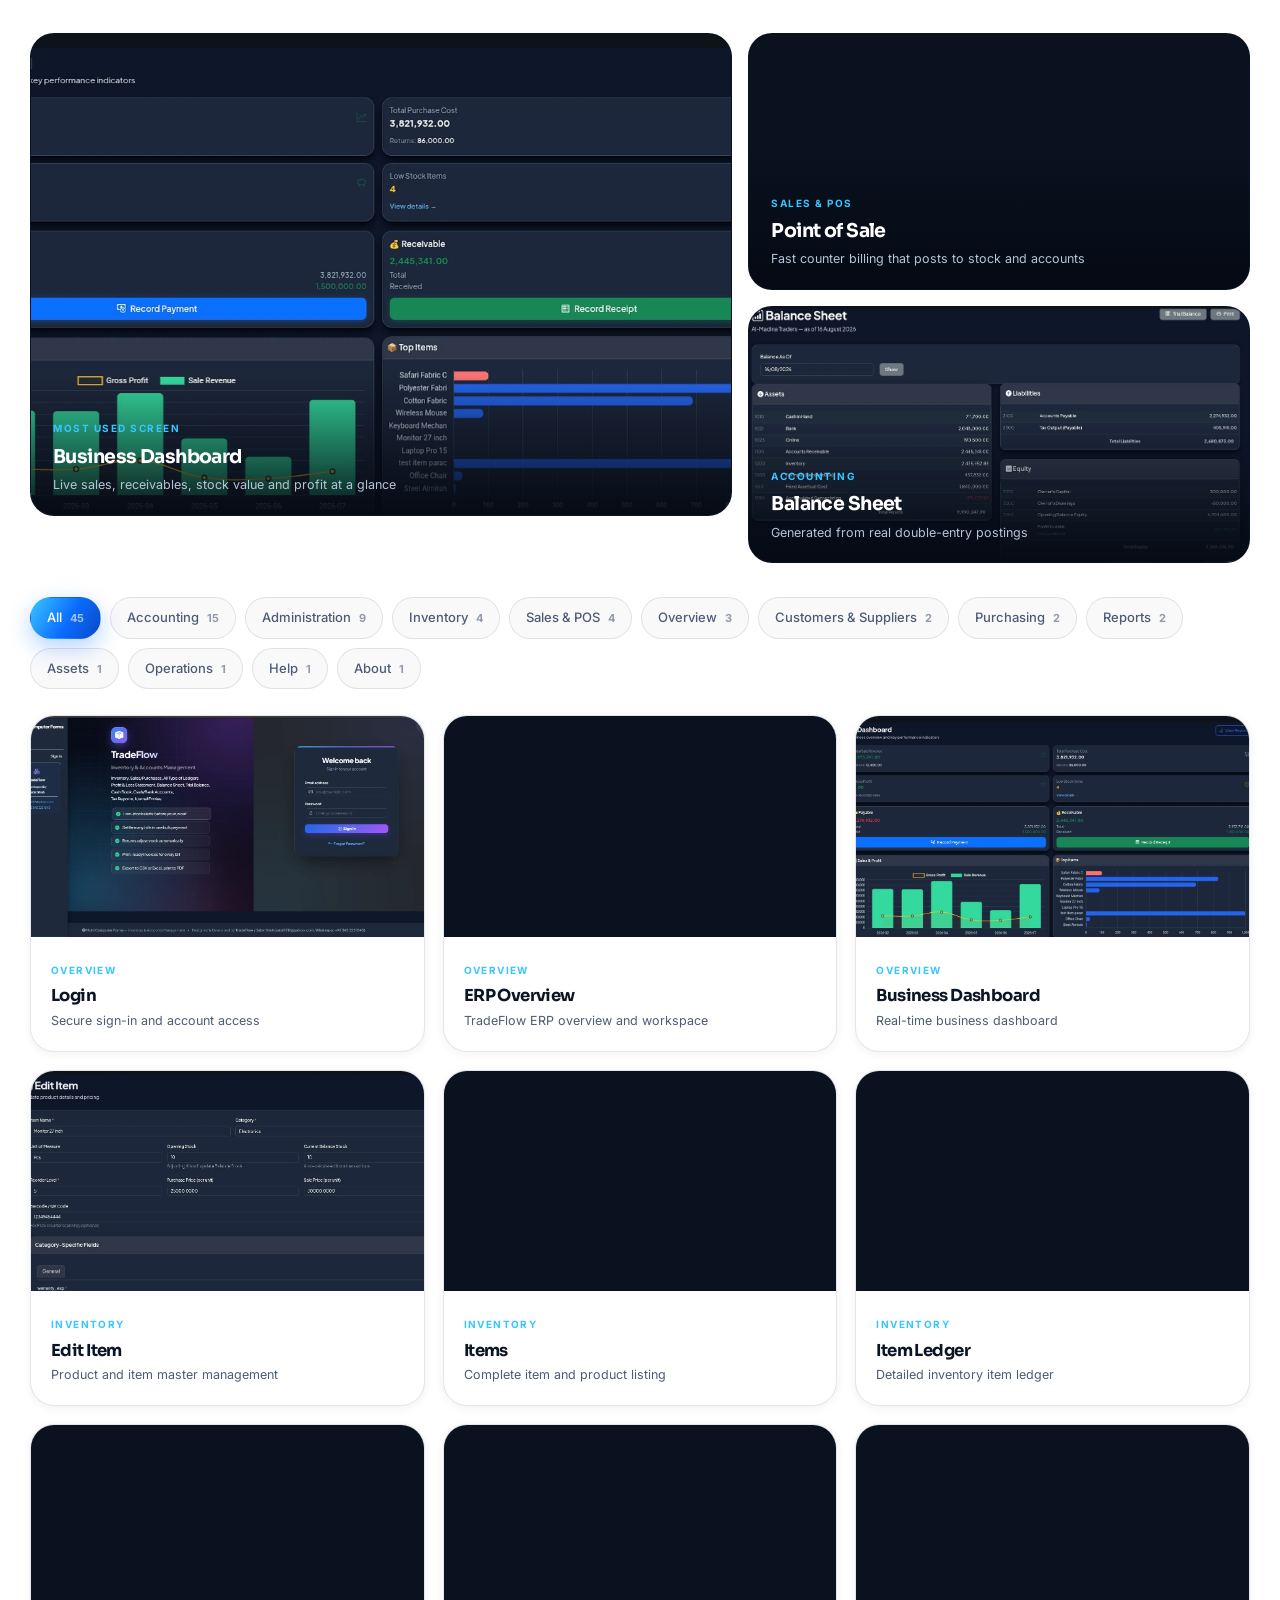
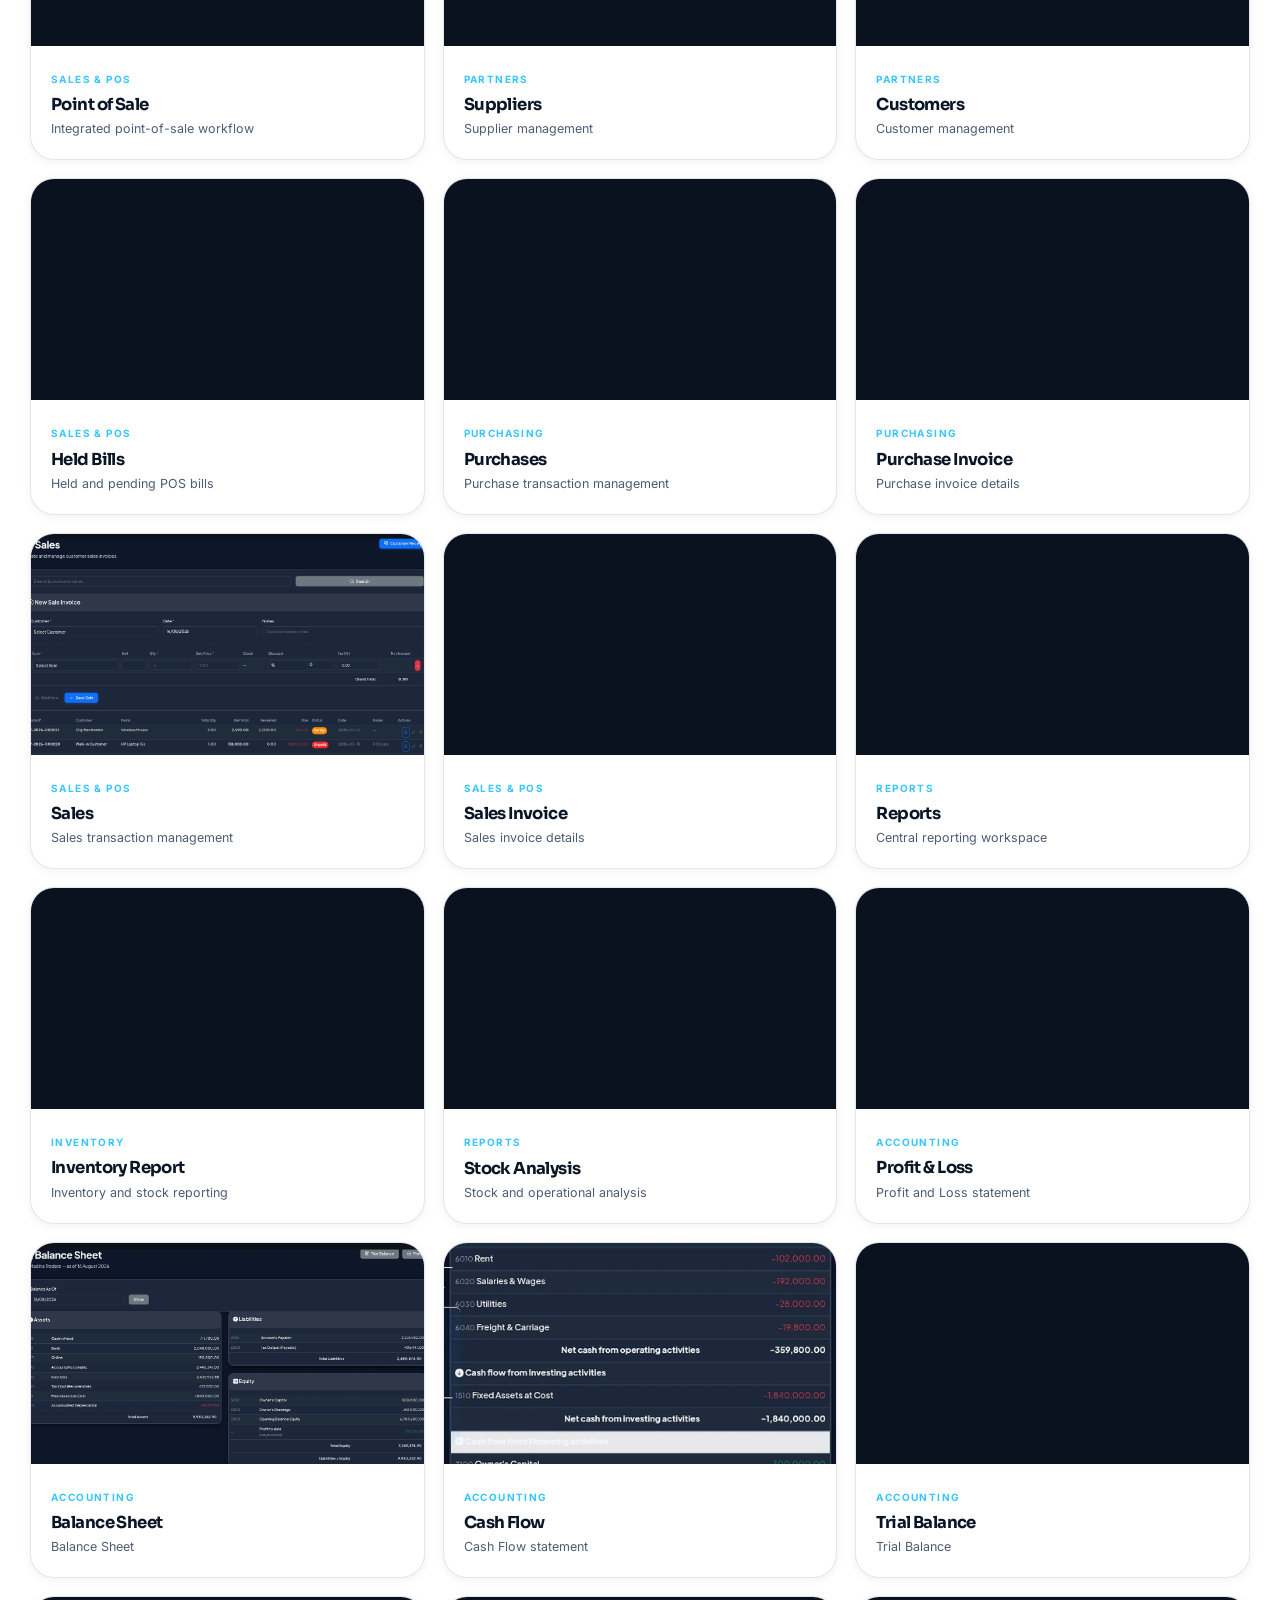
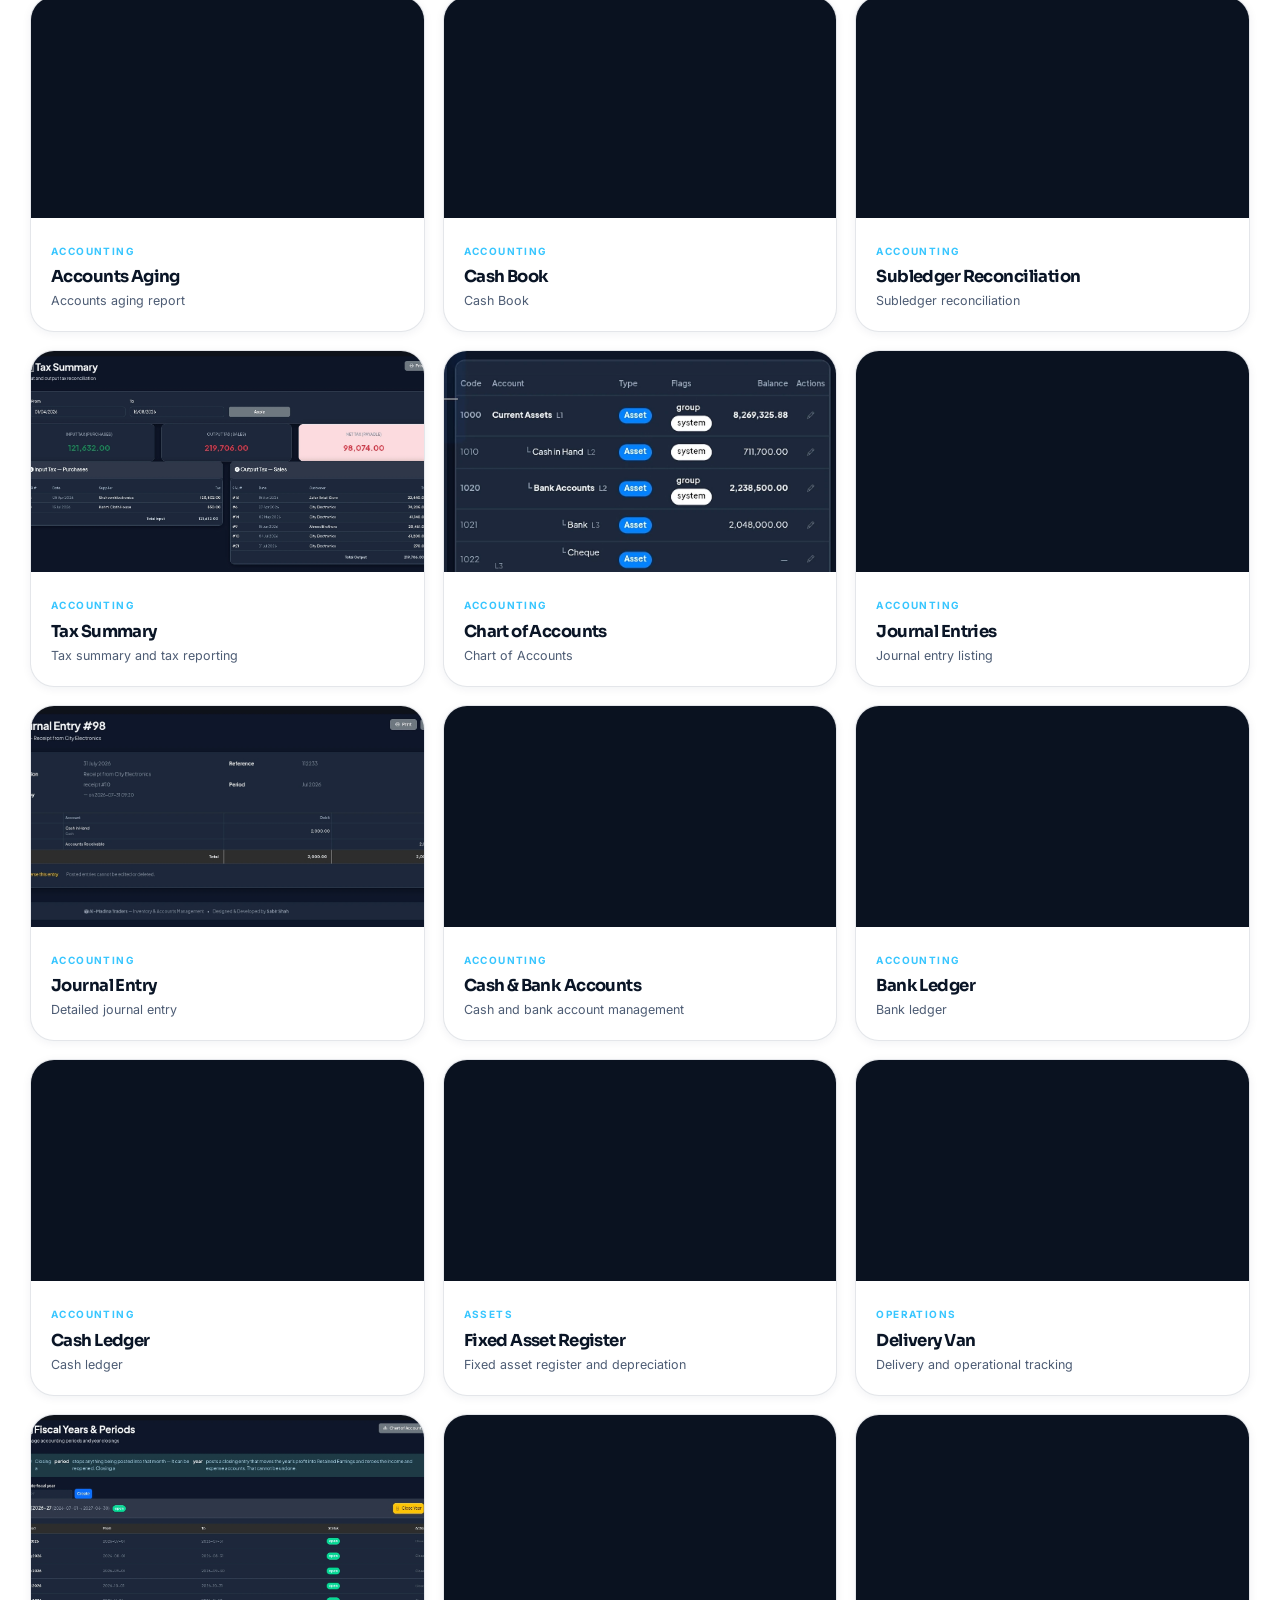
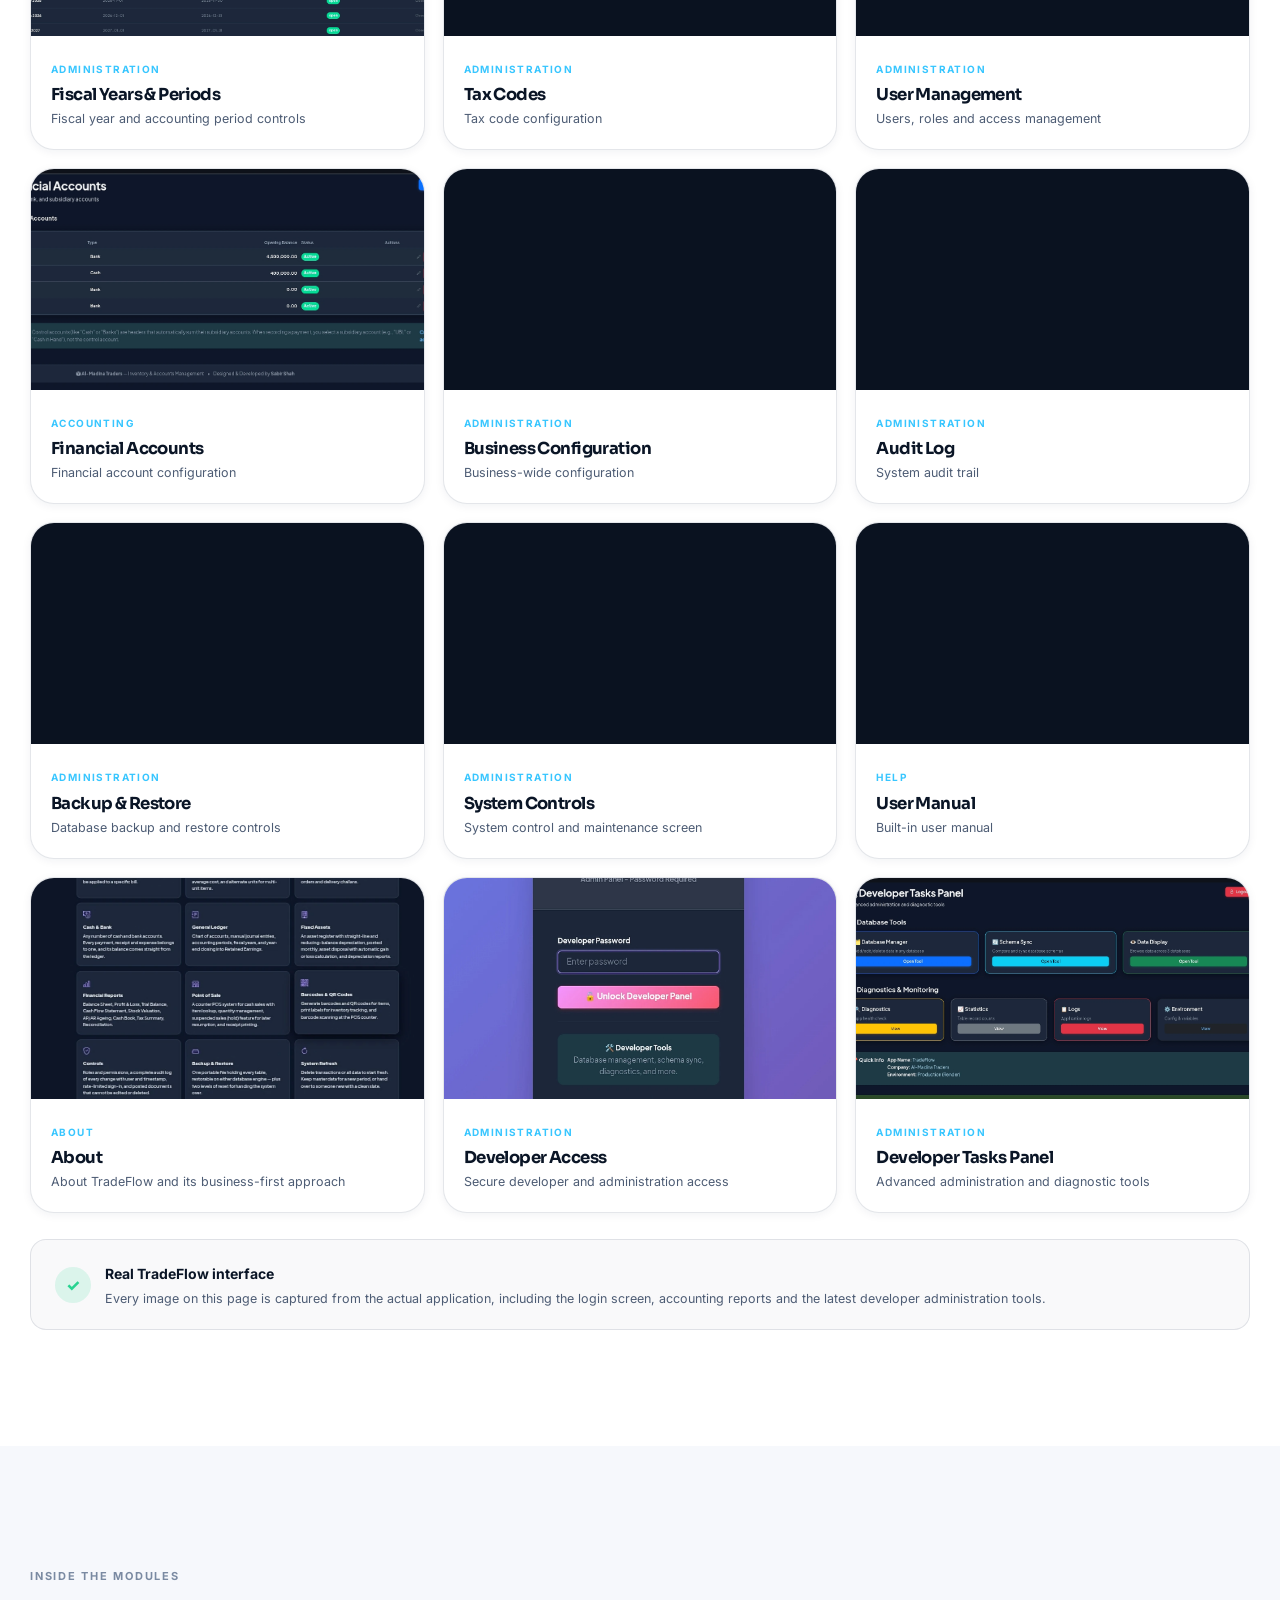
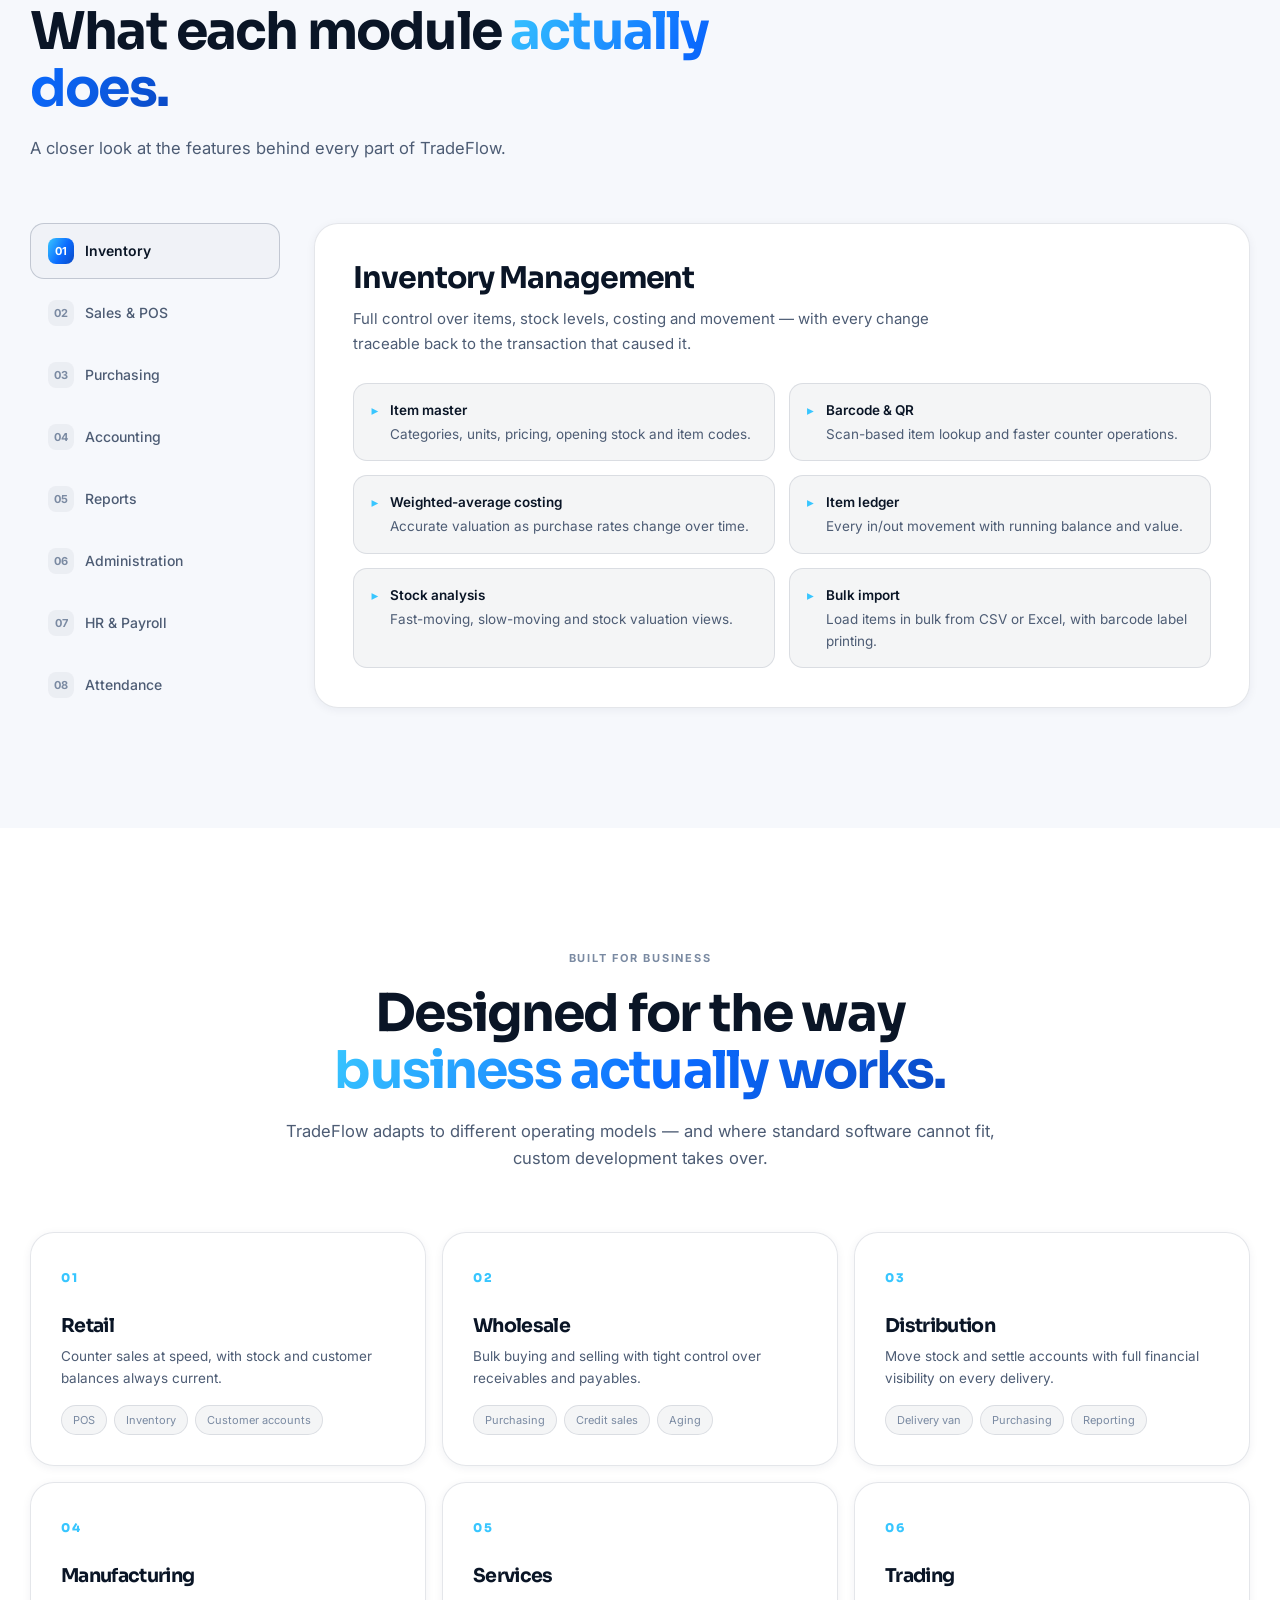
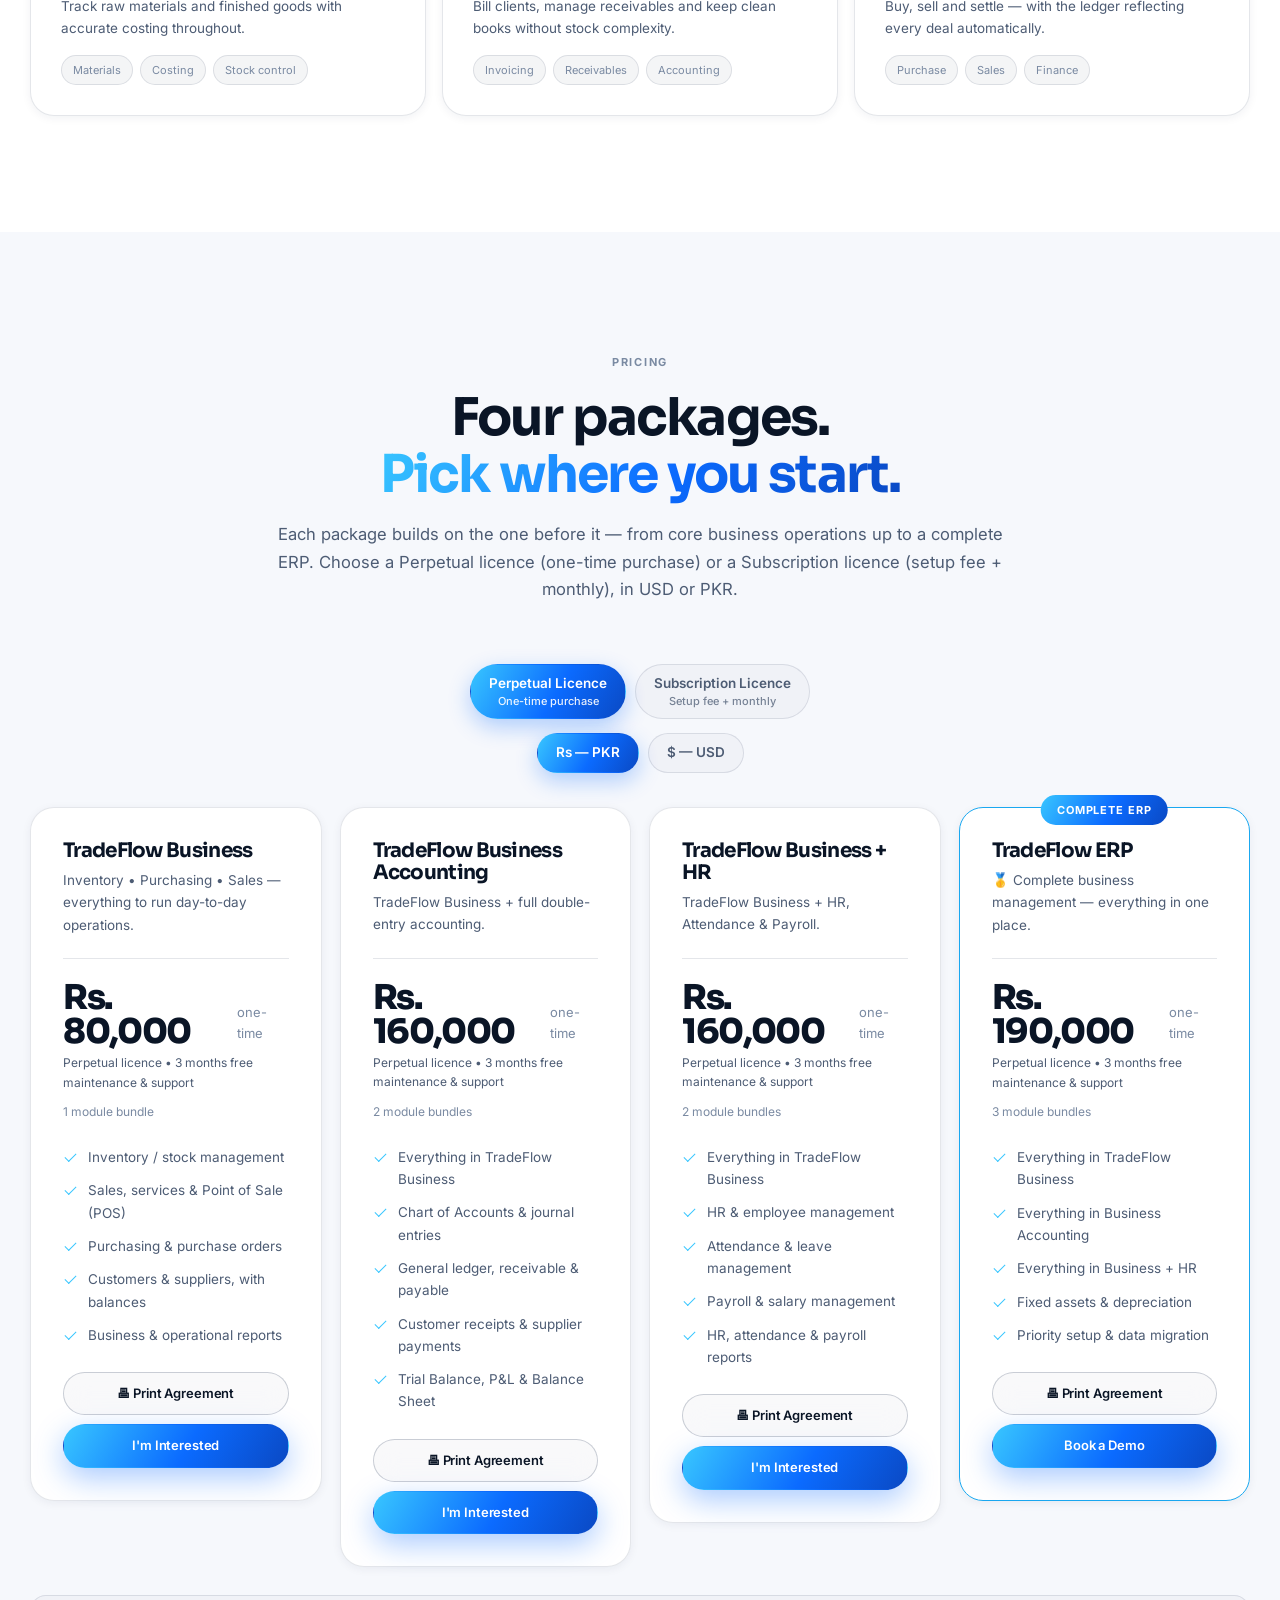
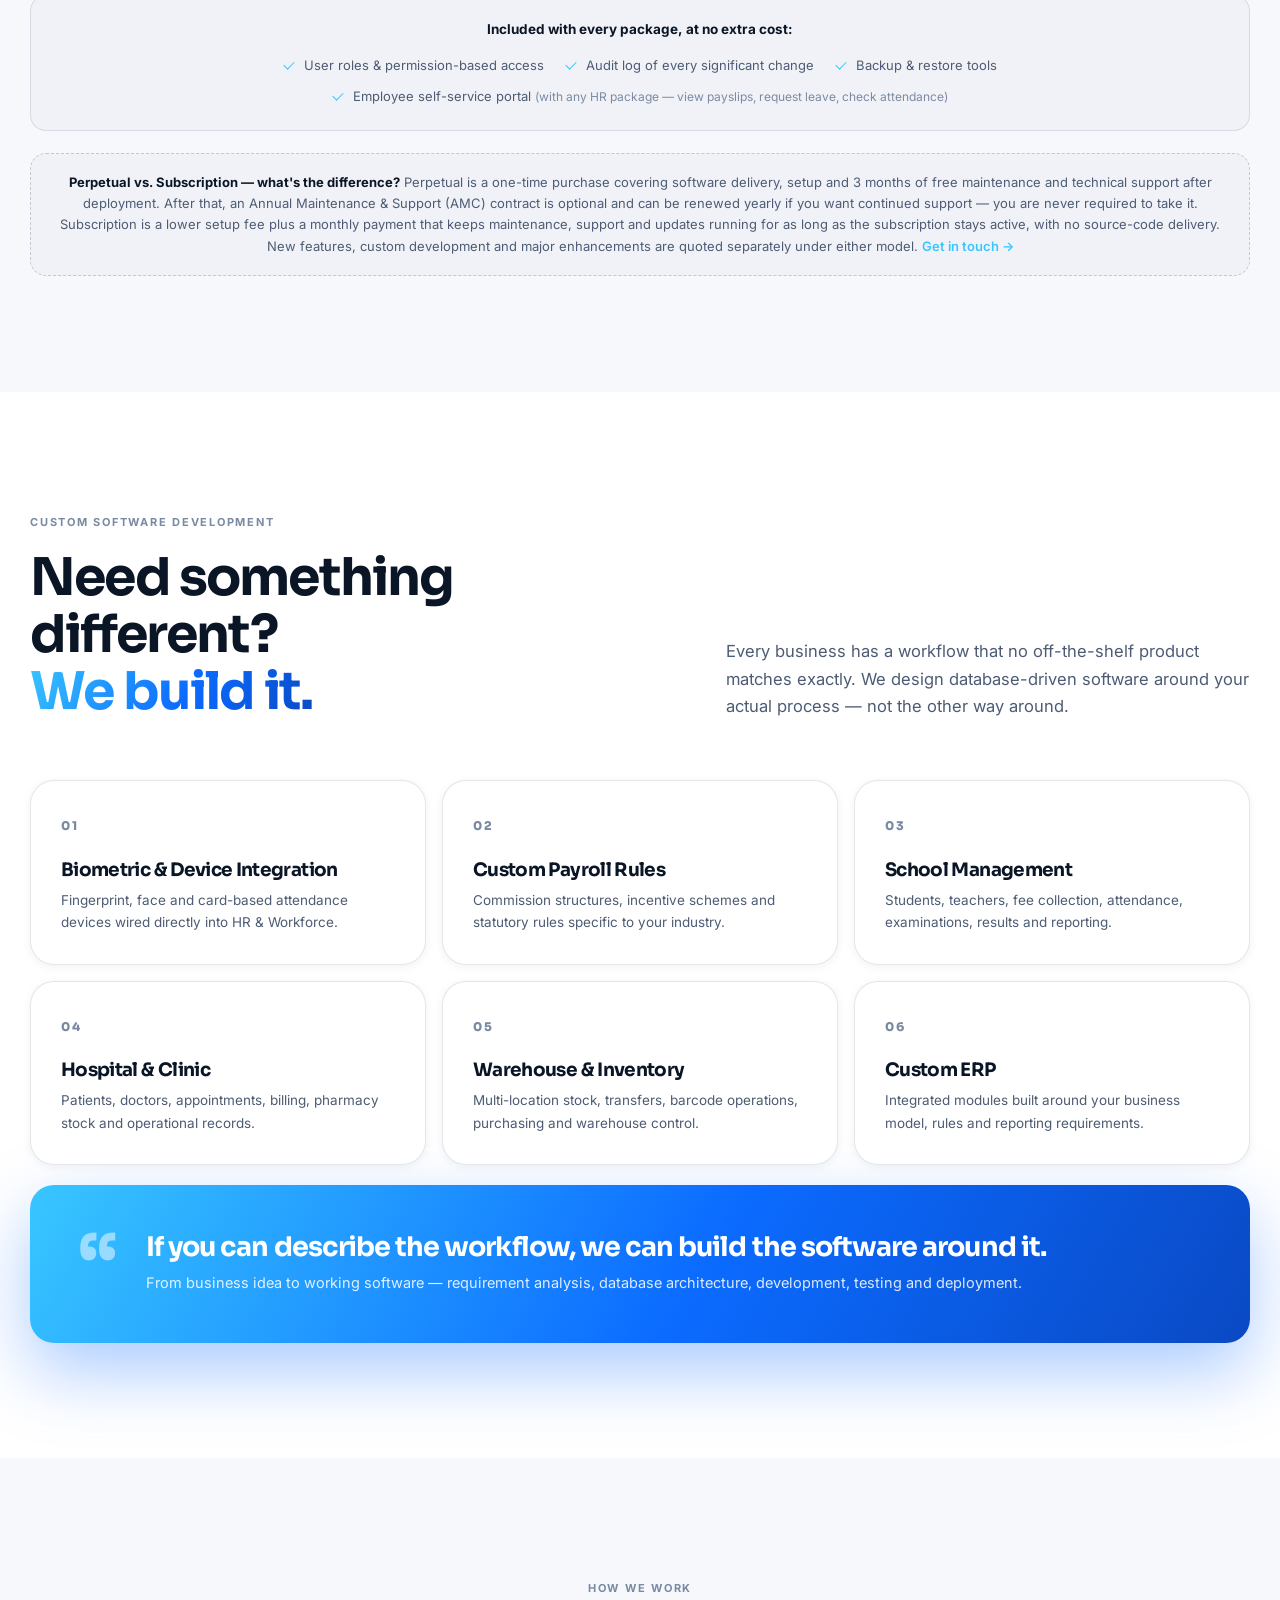
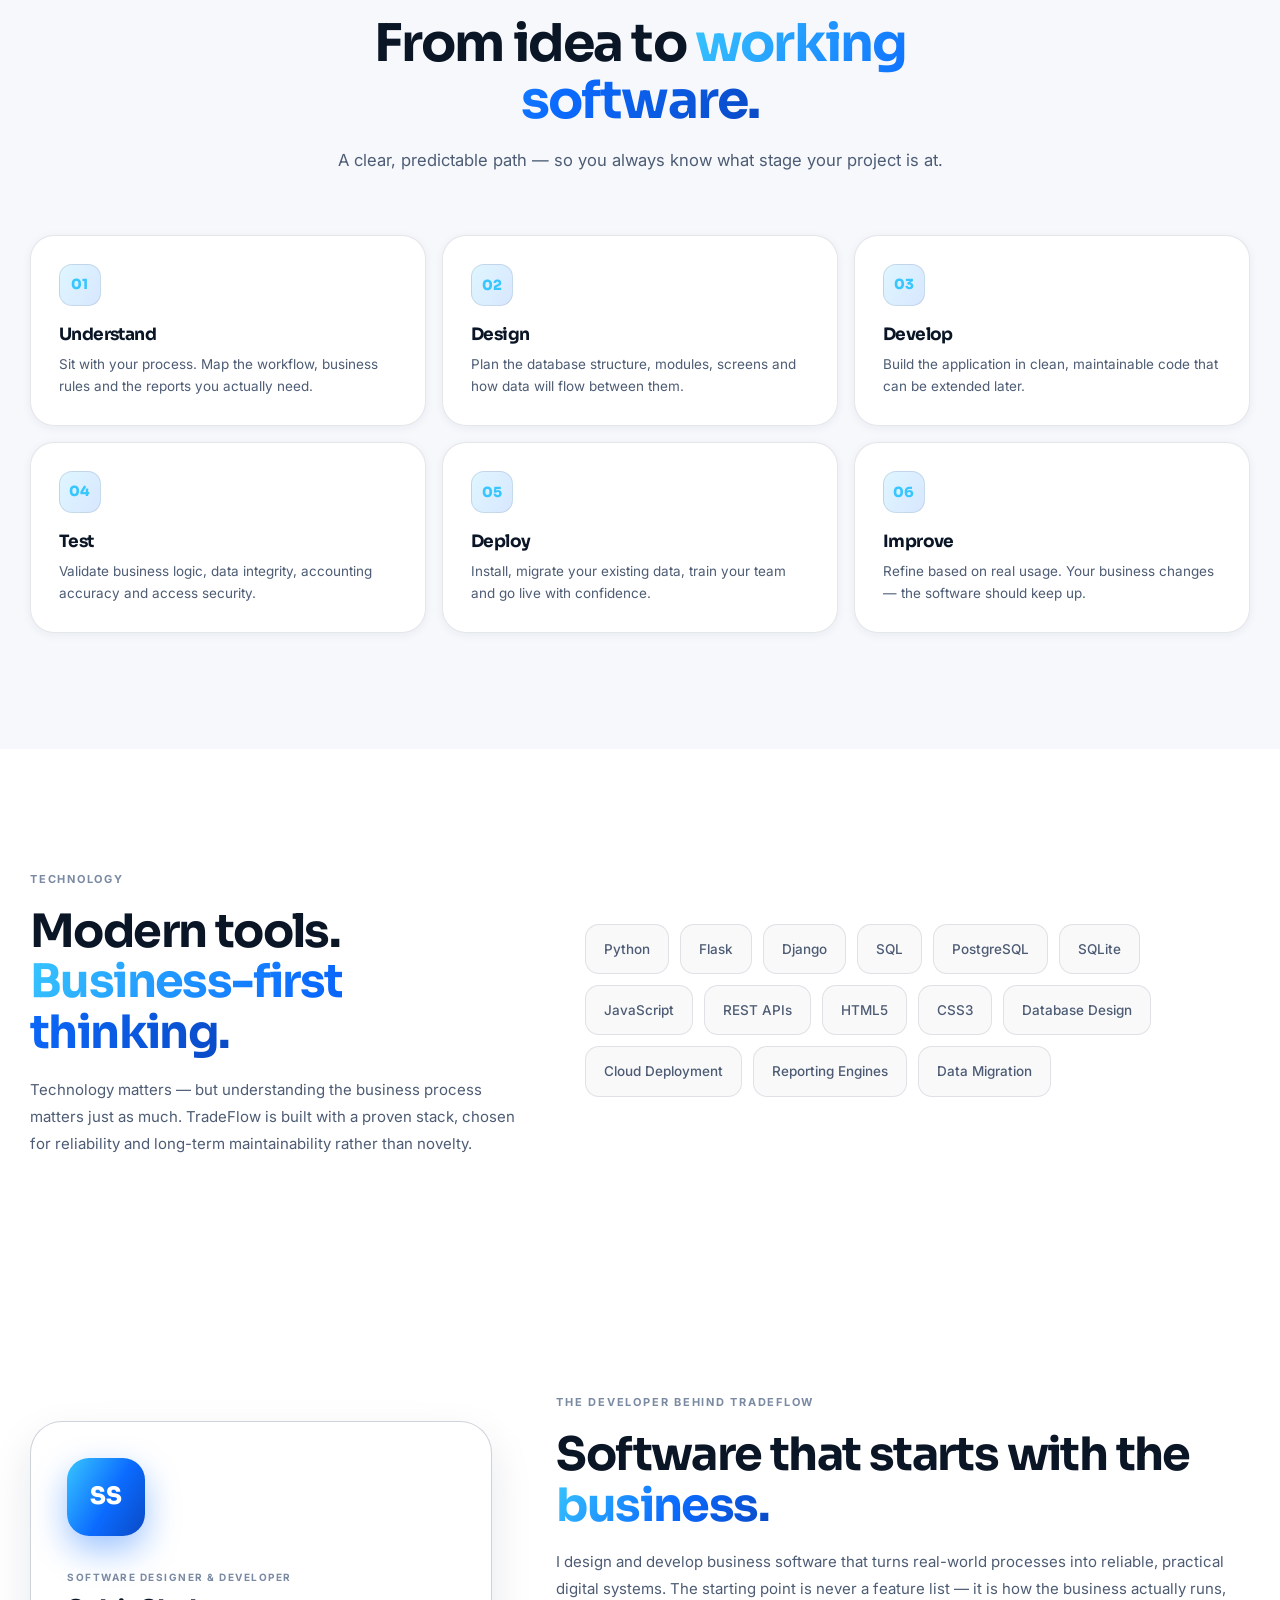
==== commit 0b02c945: "Update testimonials heading, remove subtitle Replaces the testimonials <h2> with "People's Real Comm" ====
--- a/index.html
+++ b/index.html
@@ -691,8 +691,7 @@
     <div class="container">
       <div class="section-head center reveal">
         <div class="eyebrow">What users say</div>
-        <h2>Software judged by <span class="grad-text">the people using it.</span></h2>
-        <p>Feedback from visitors of this site.</p>
+        <h2>People's Real Comments About TradeFlow</h2>
       </div>
       <div class="quote-grid" id="testimonialGrid"></div>
     </div>
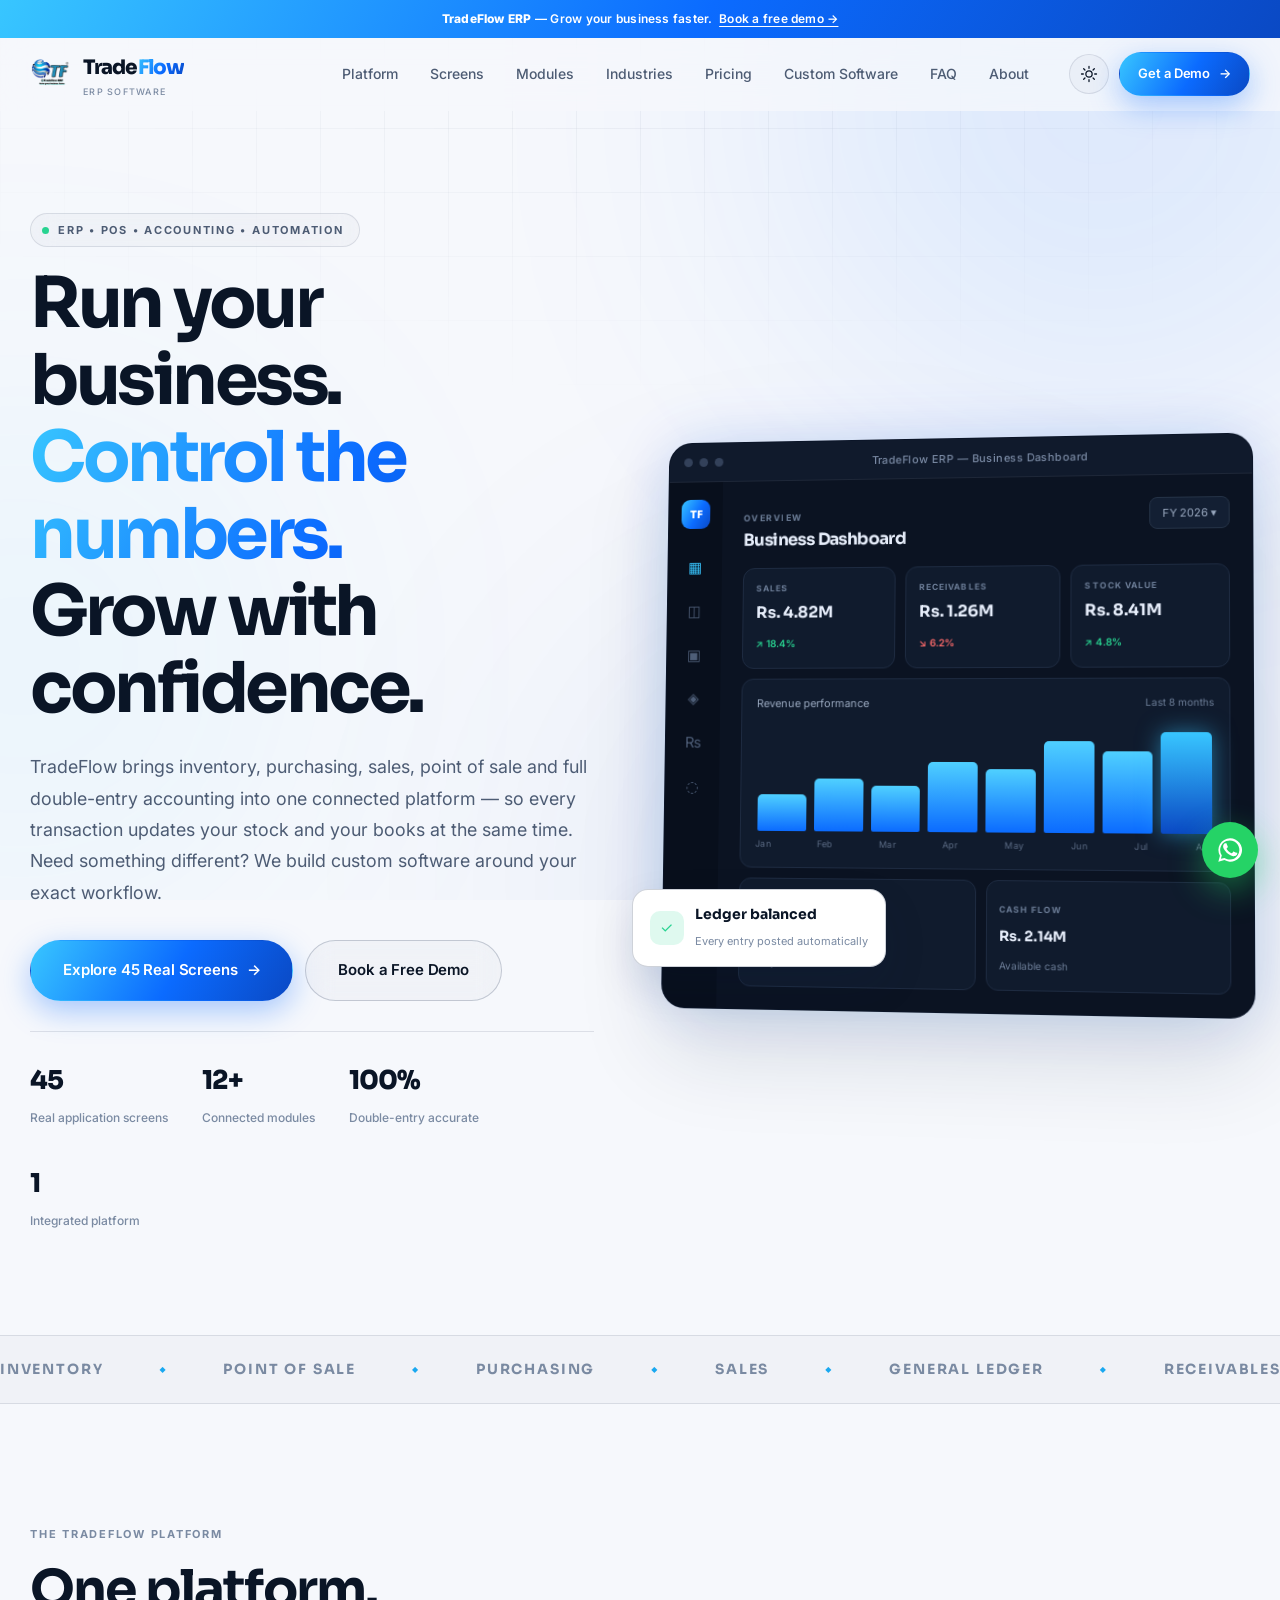
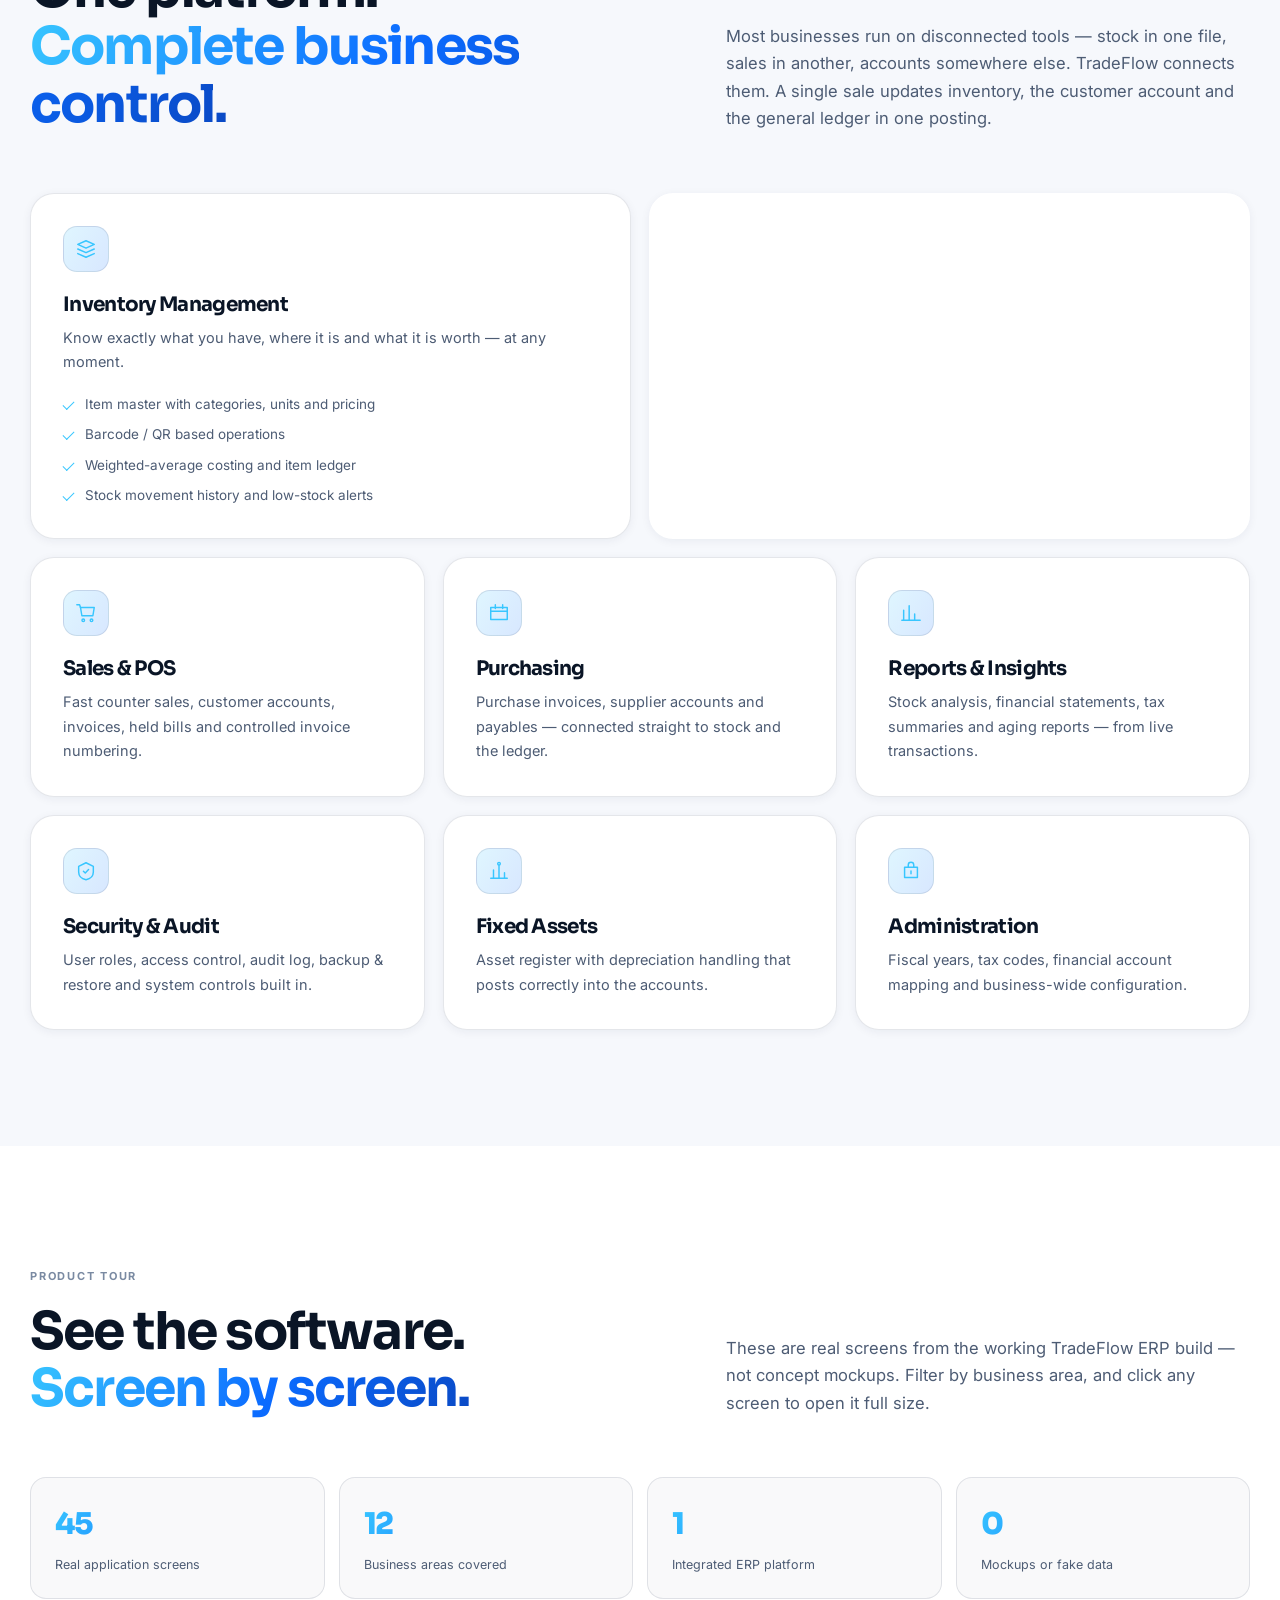
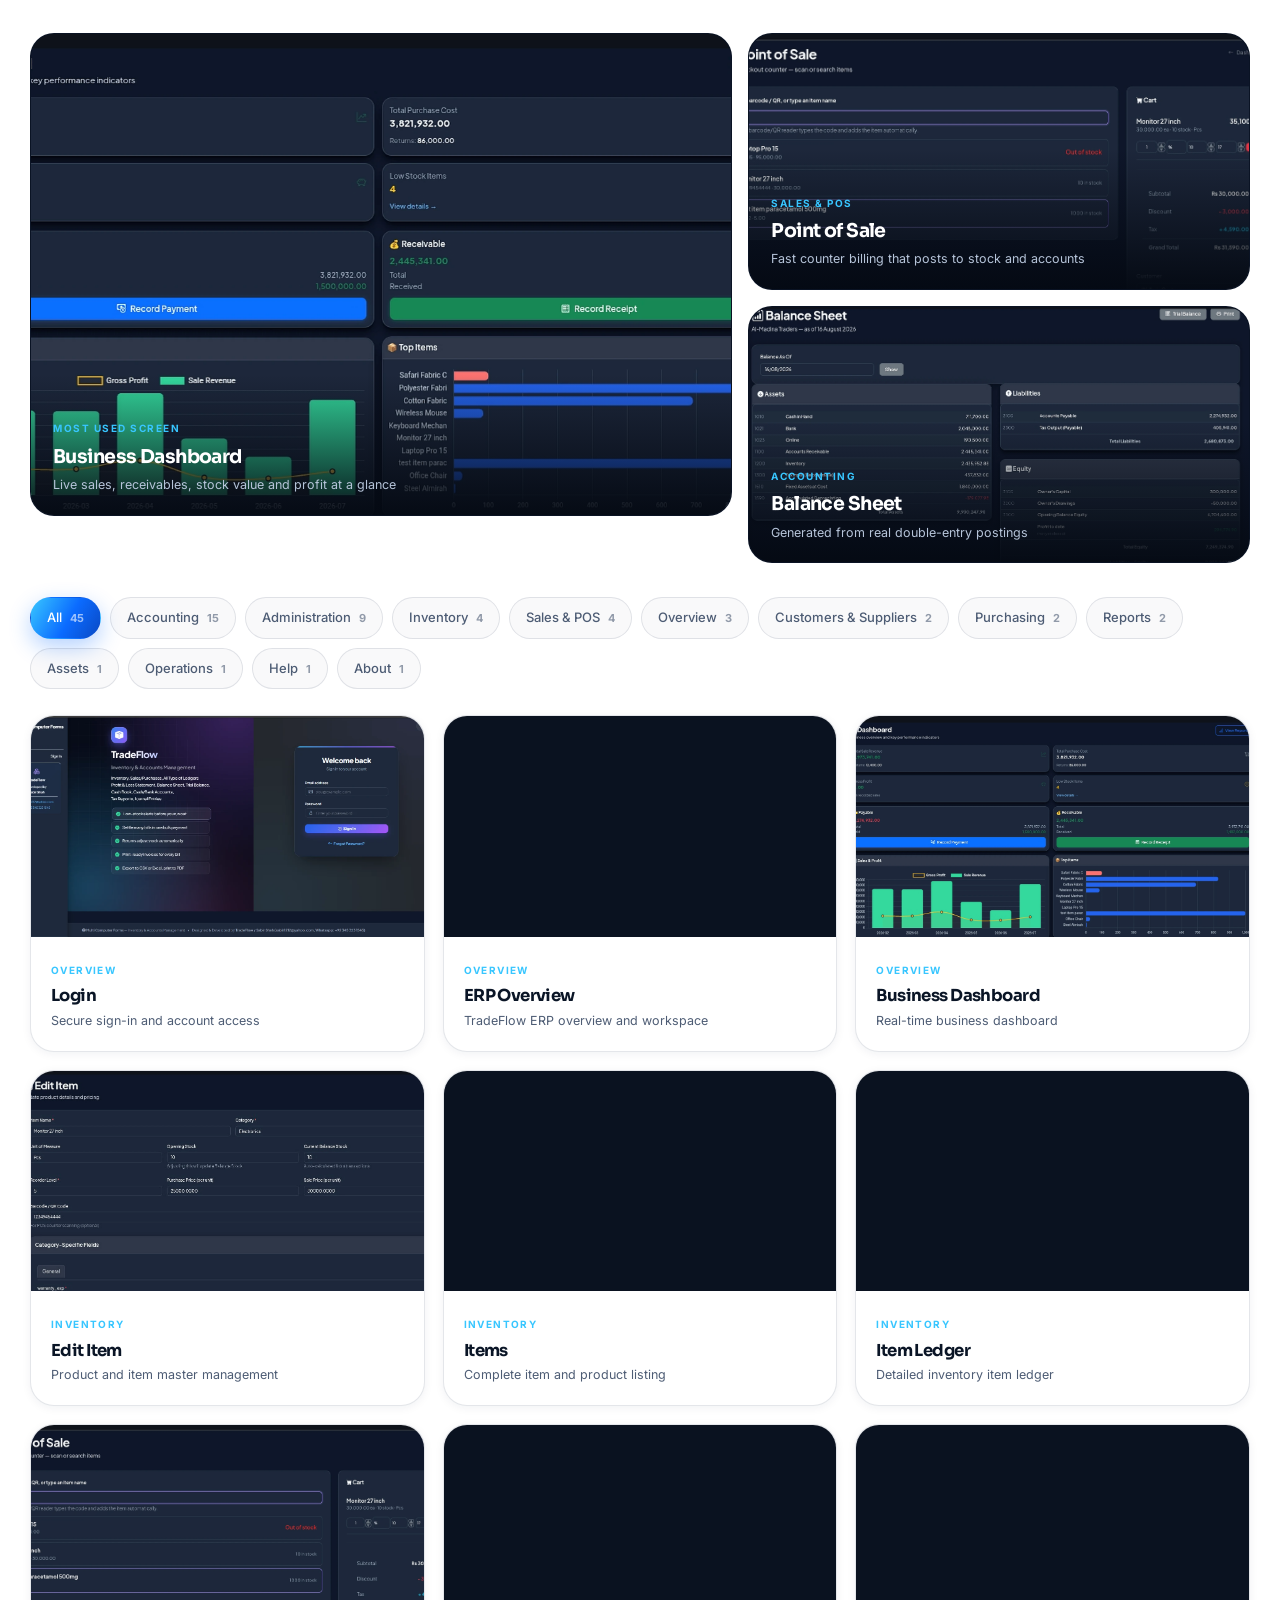
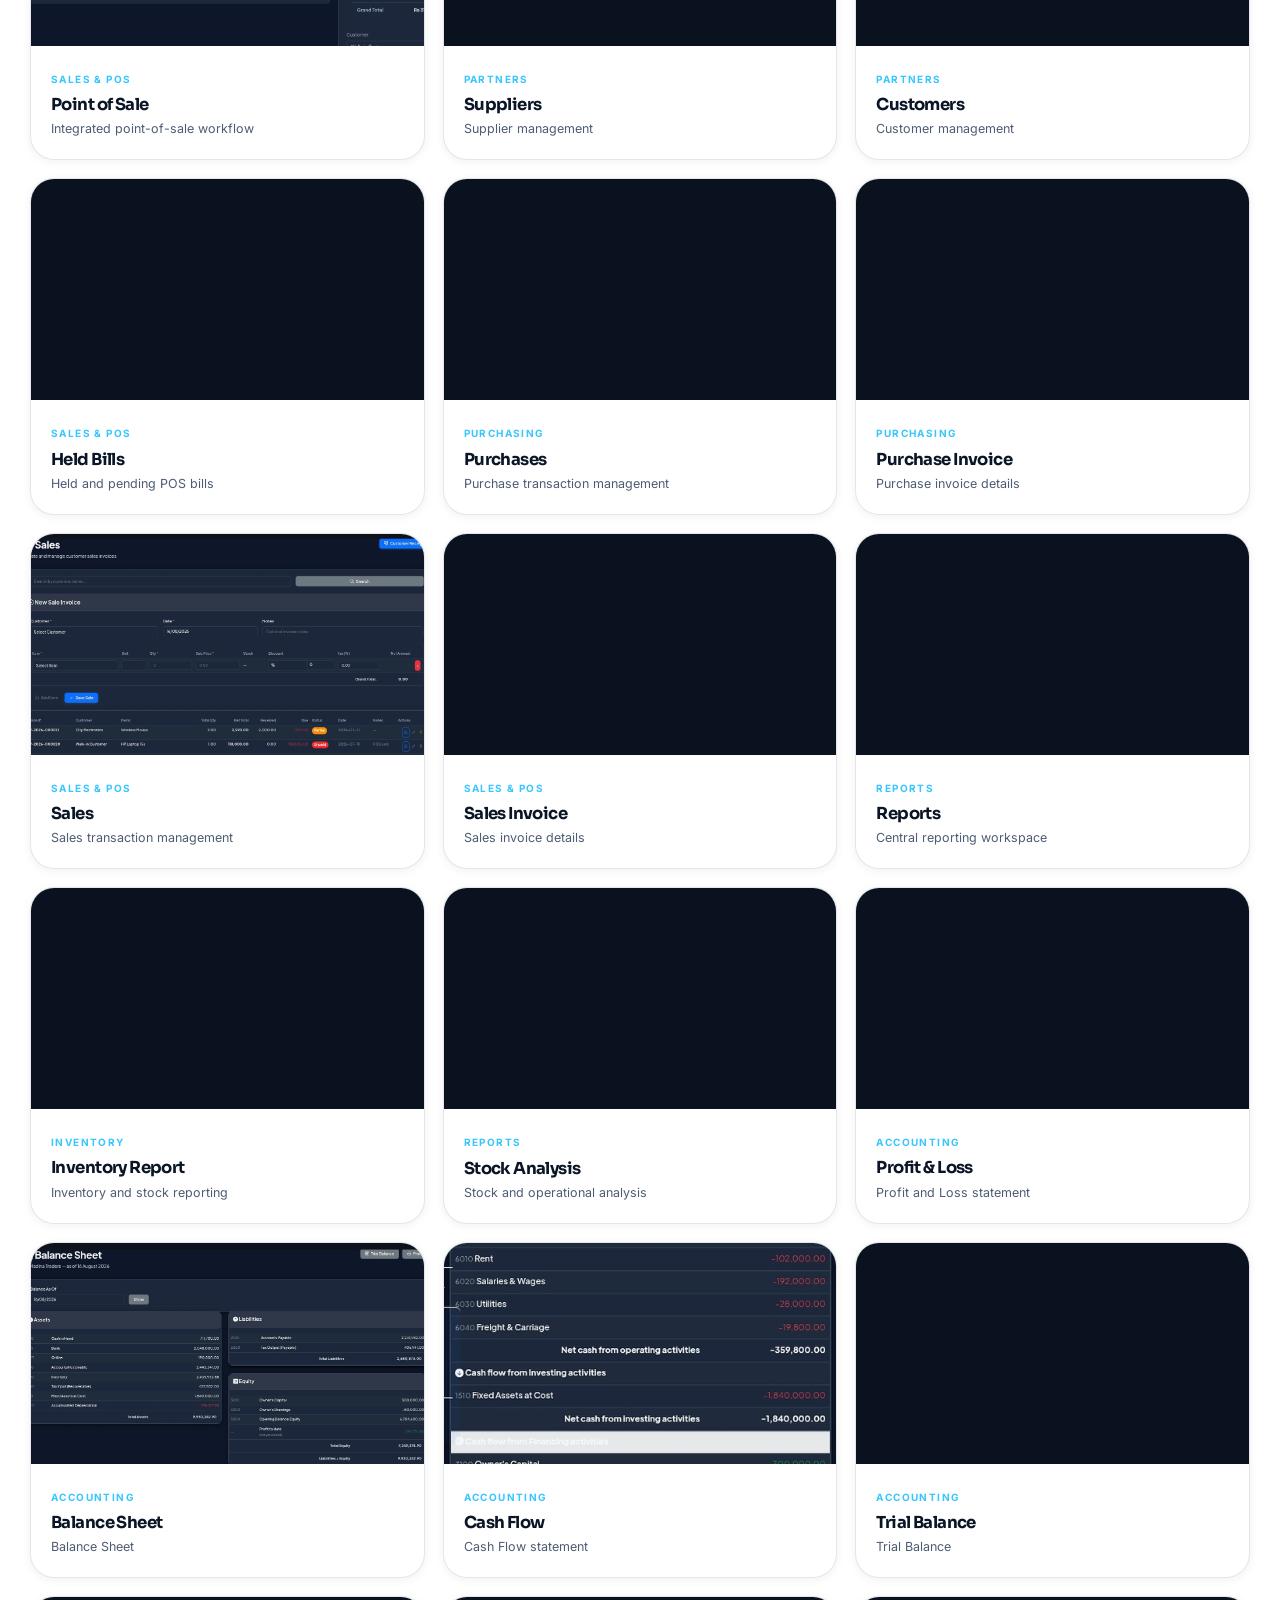
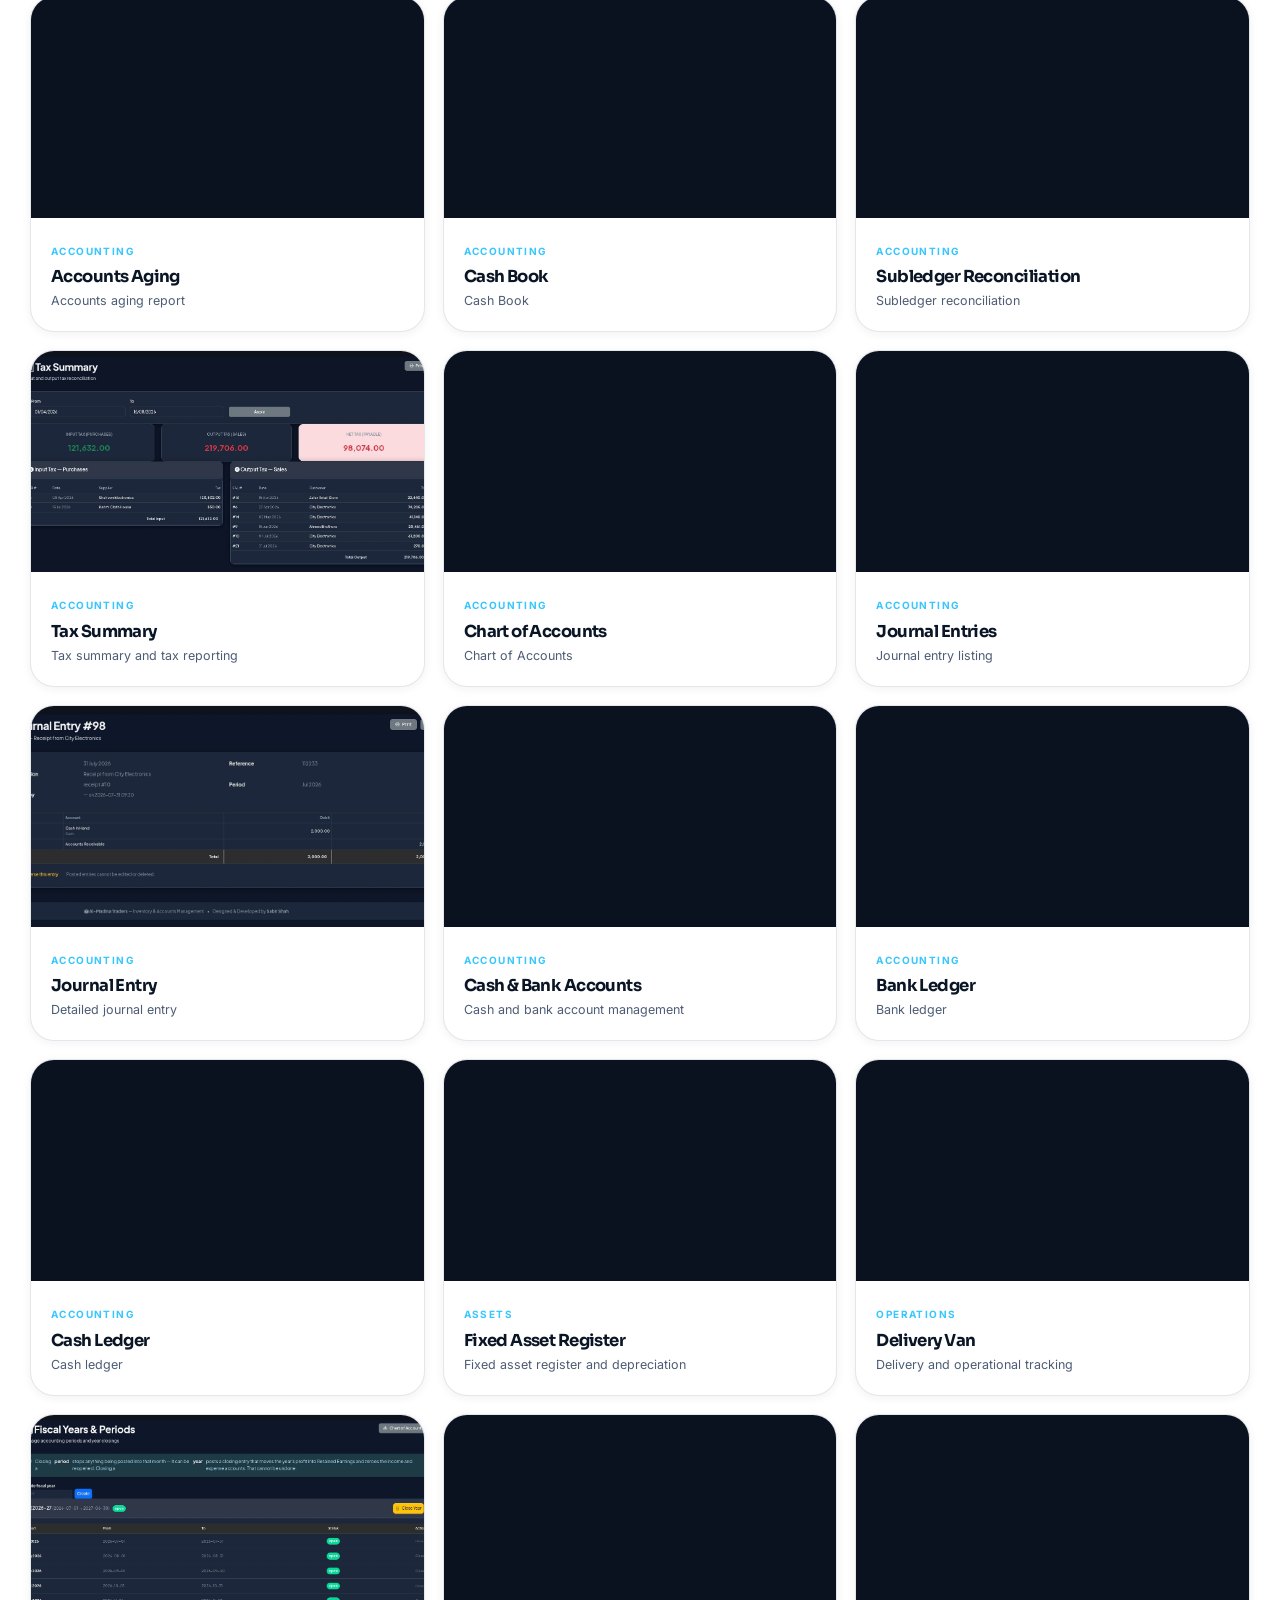
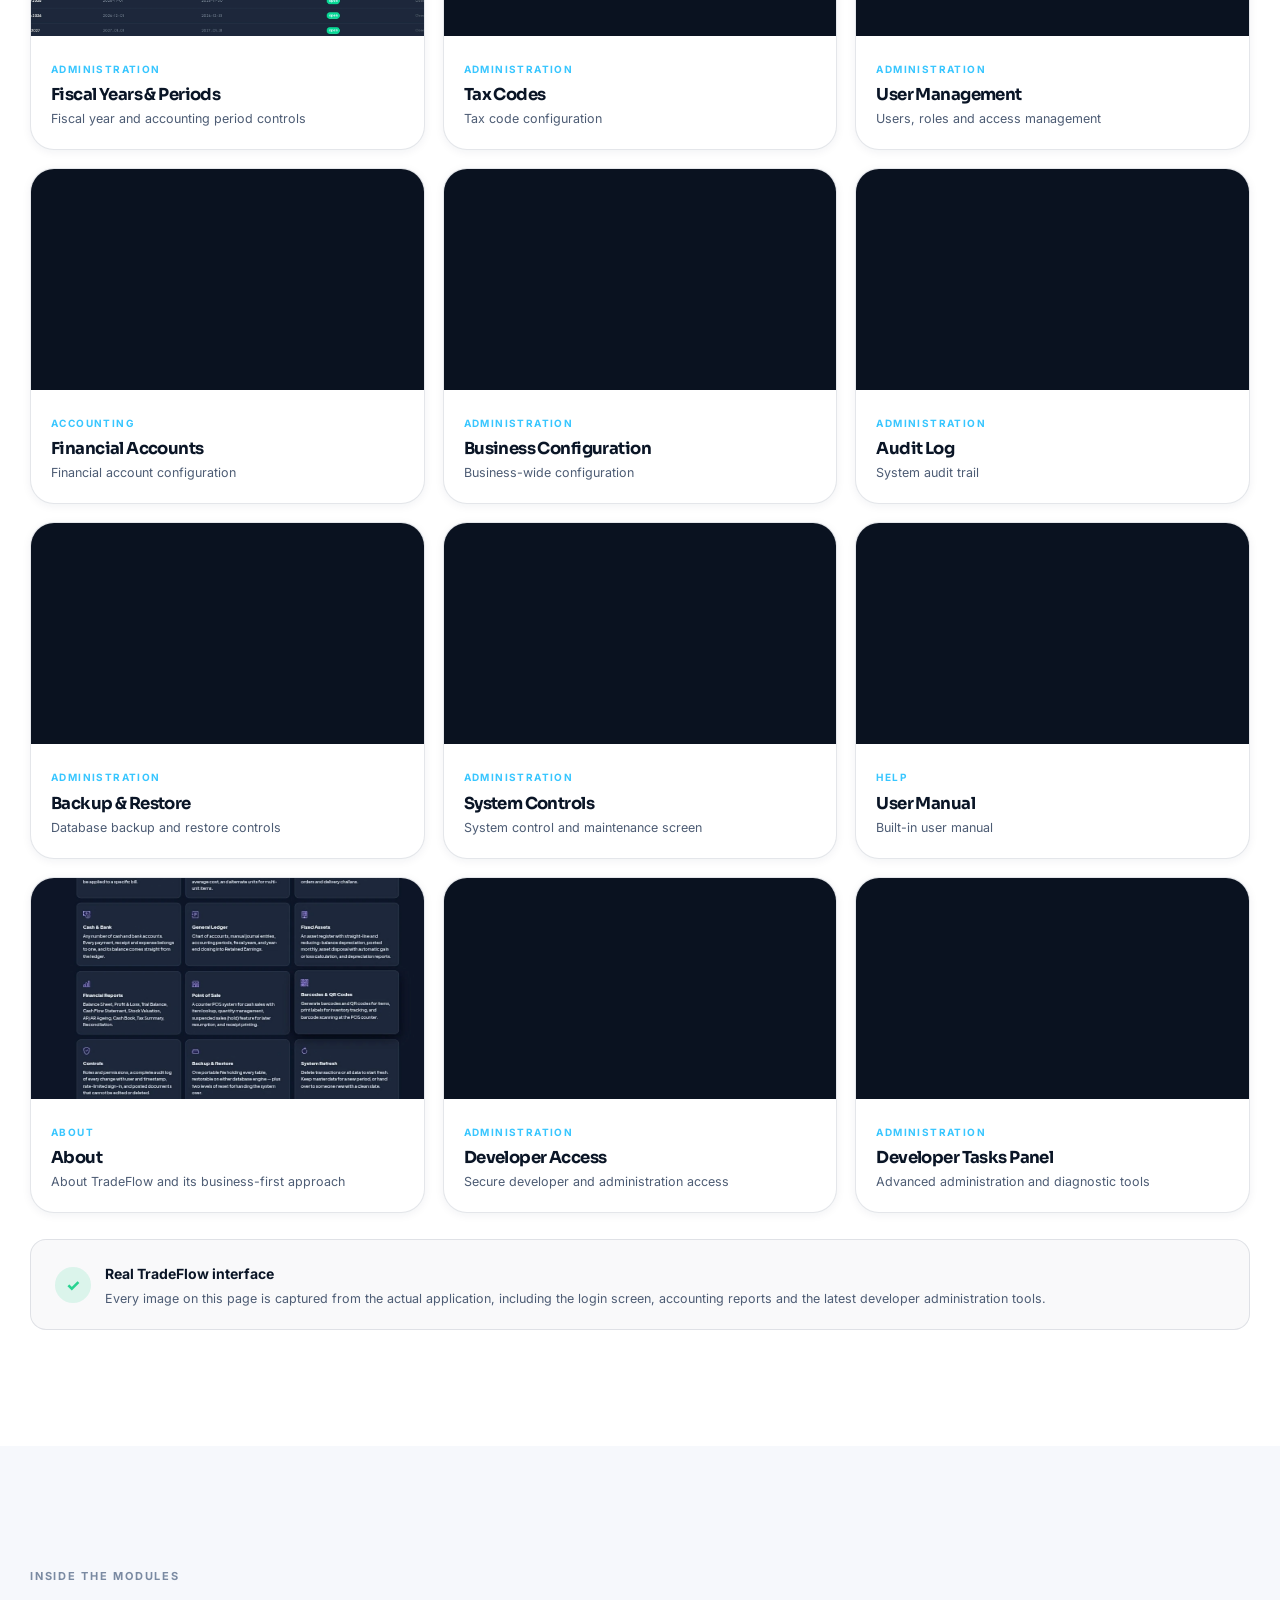
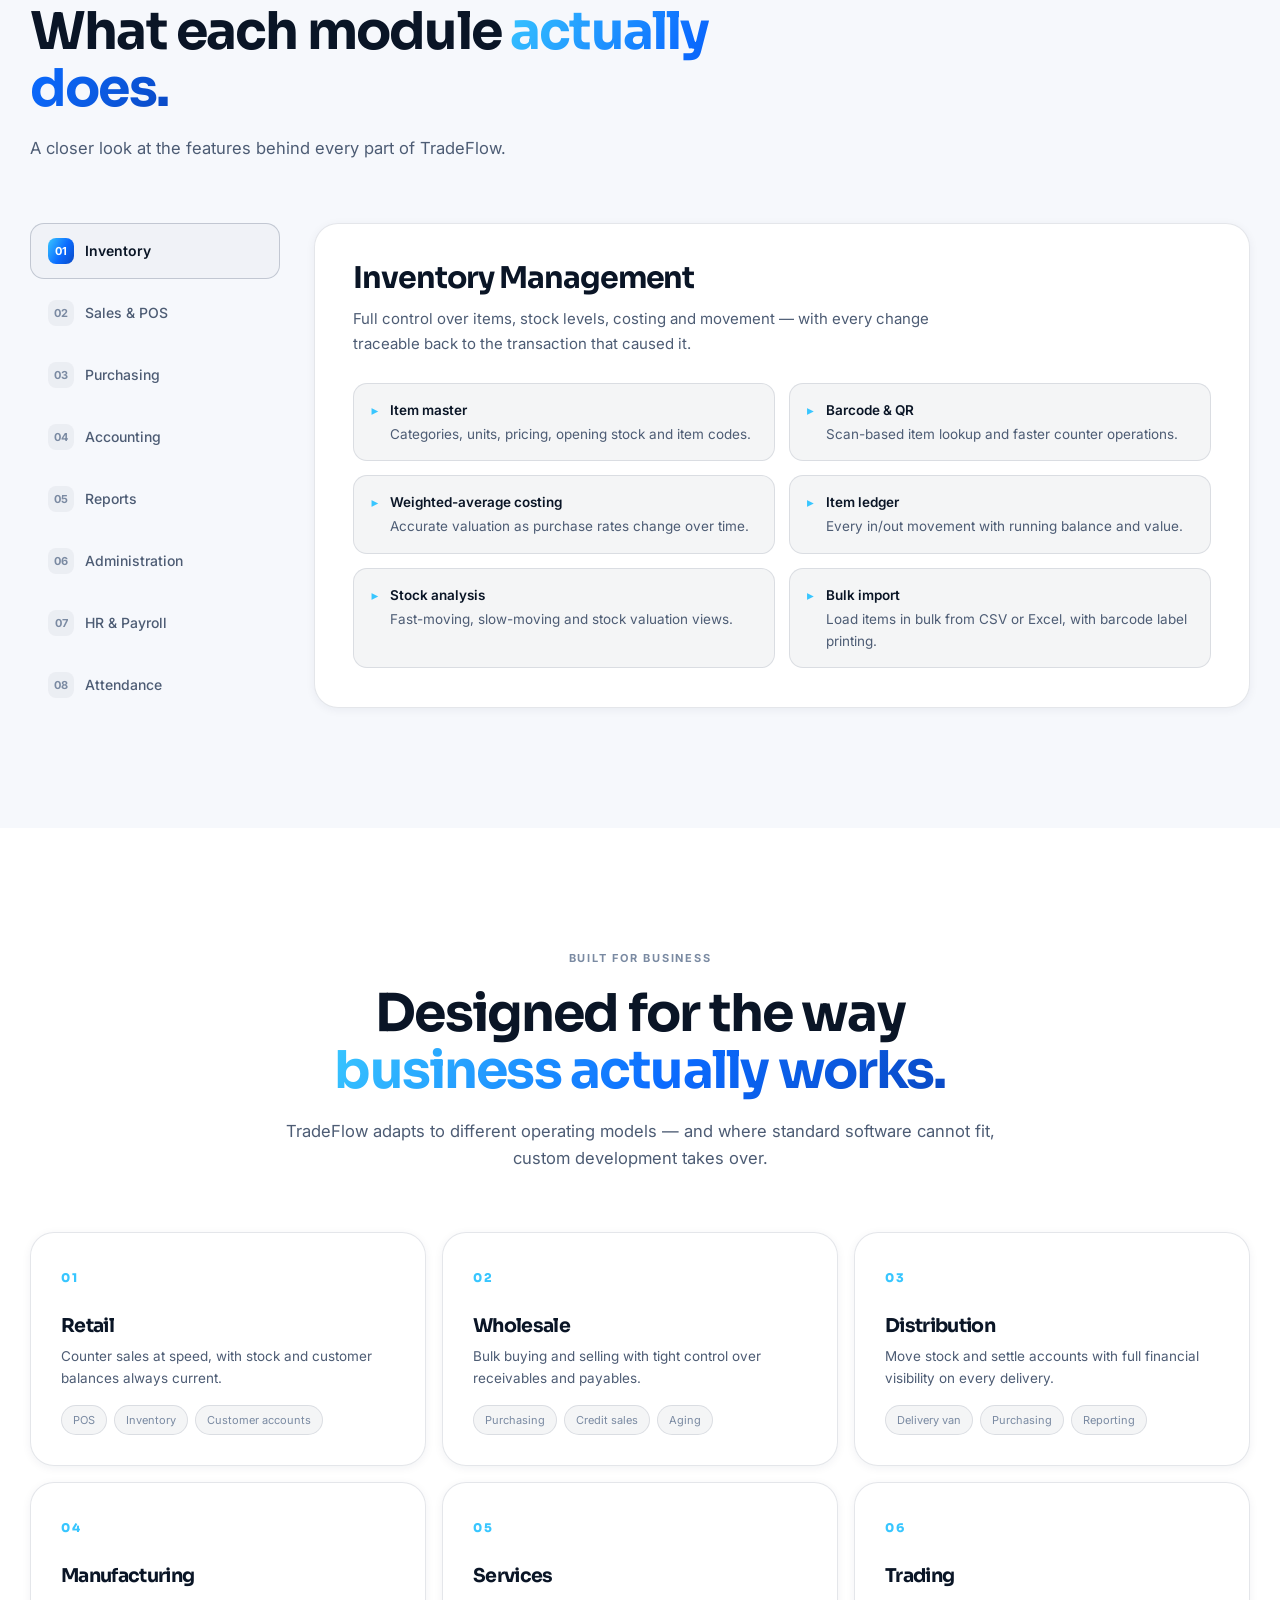
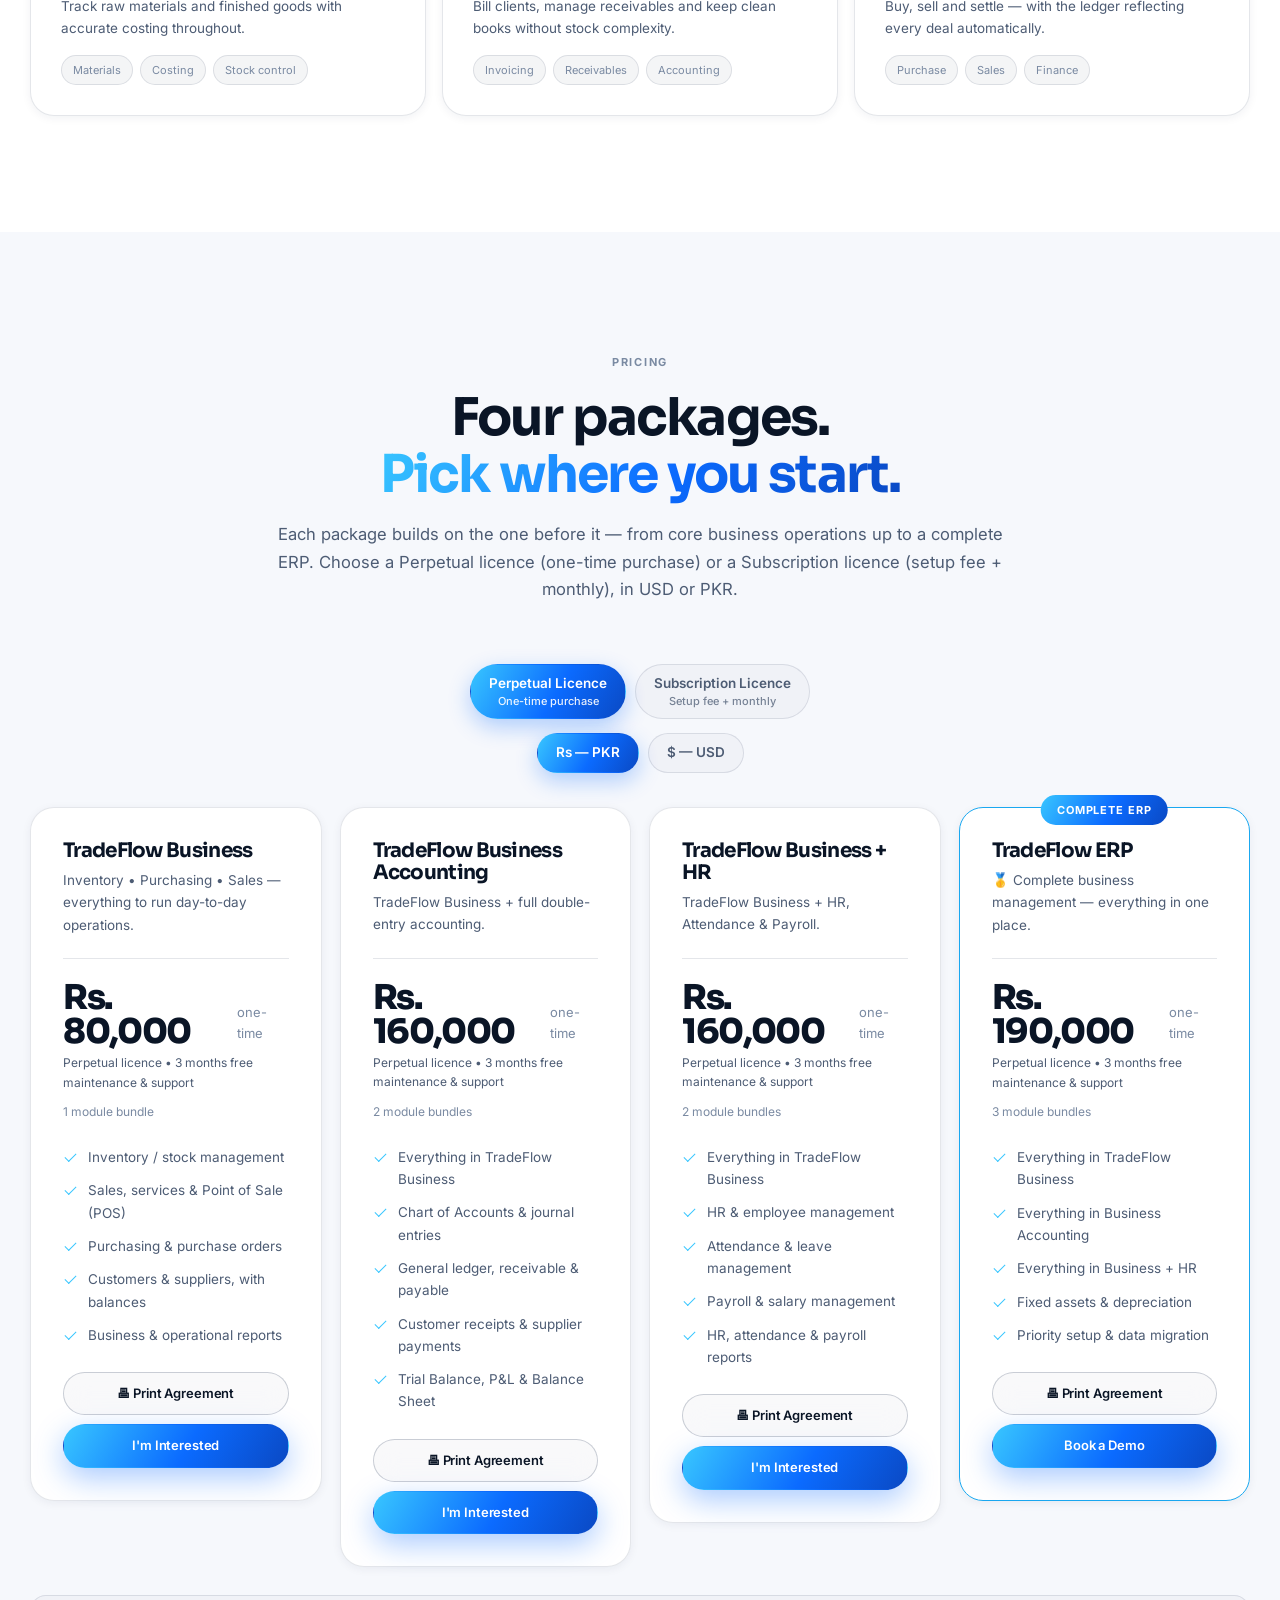
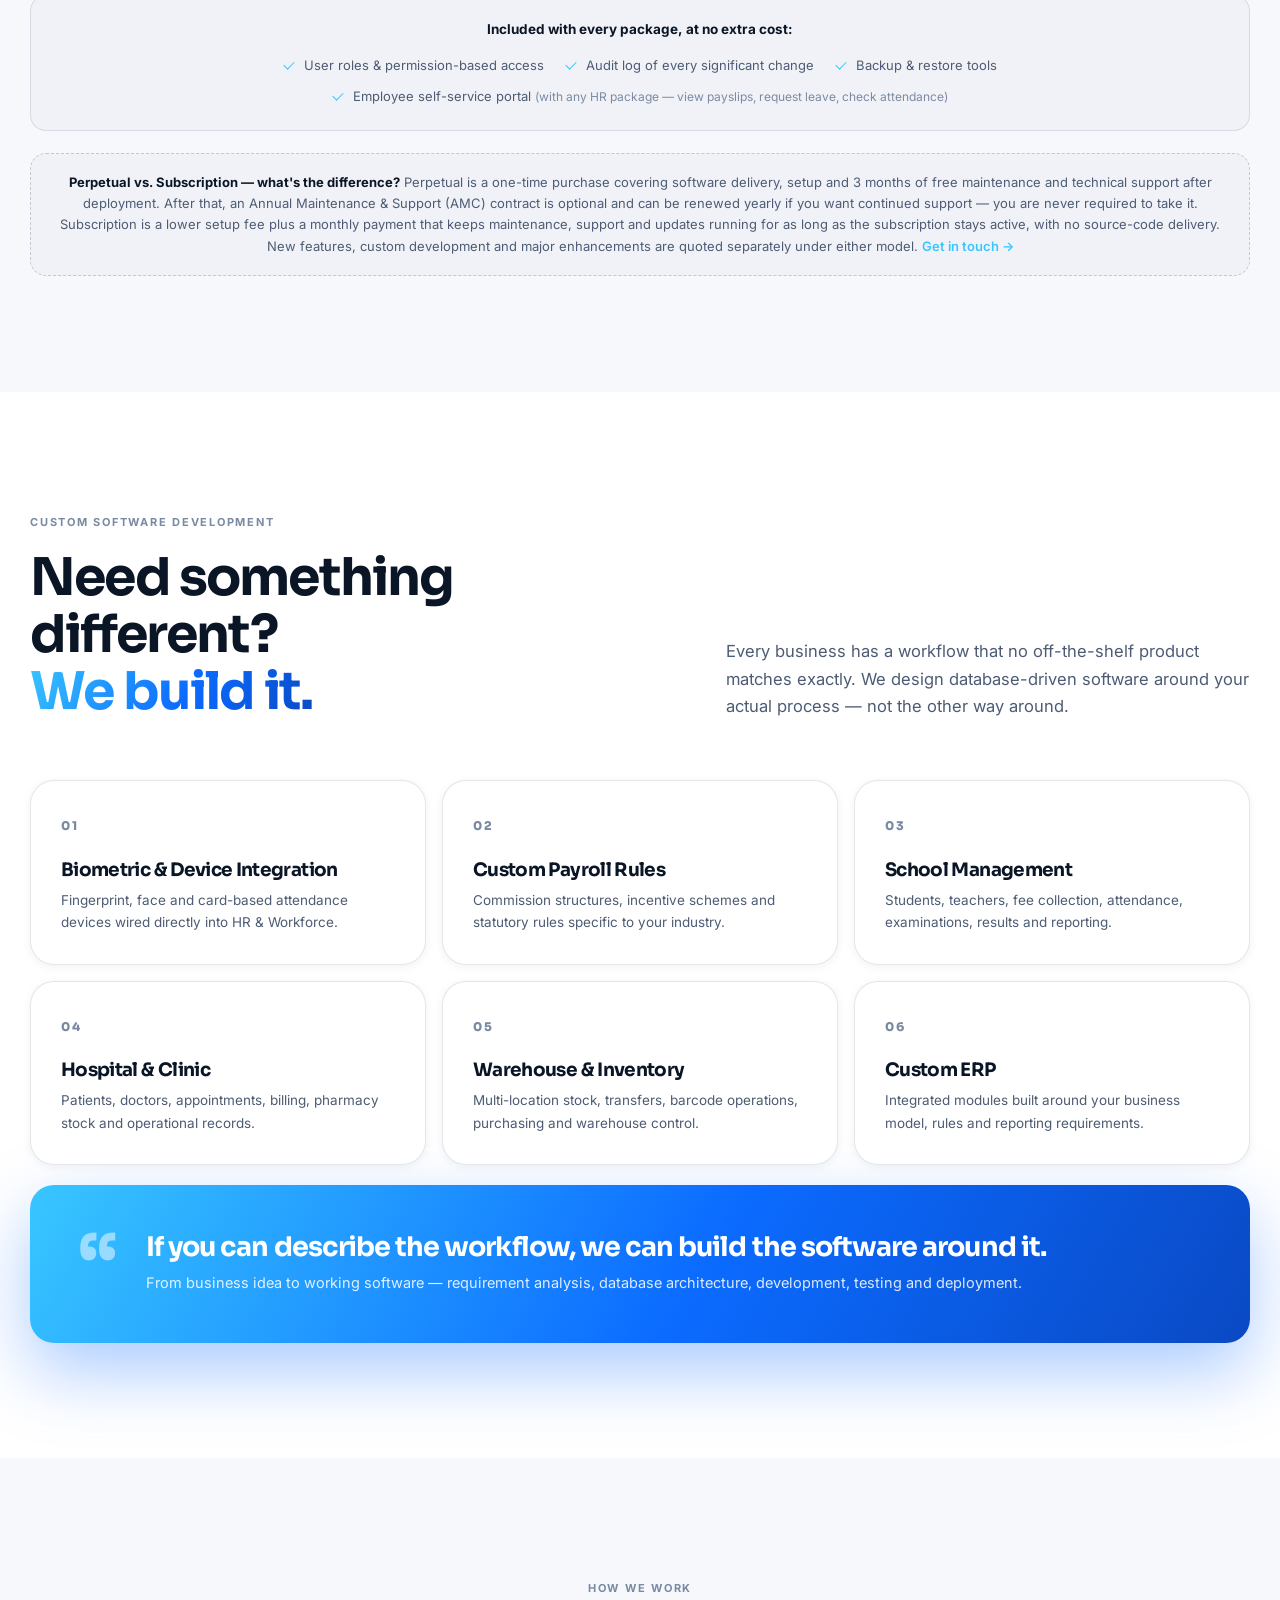
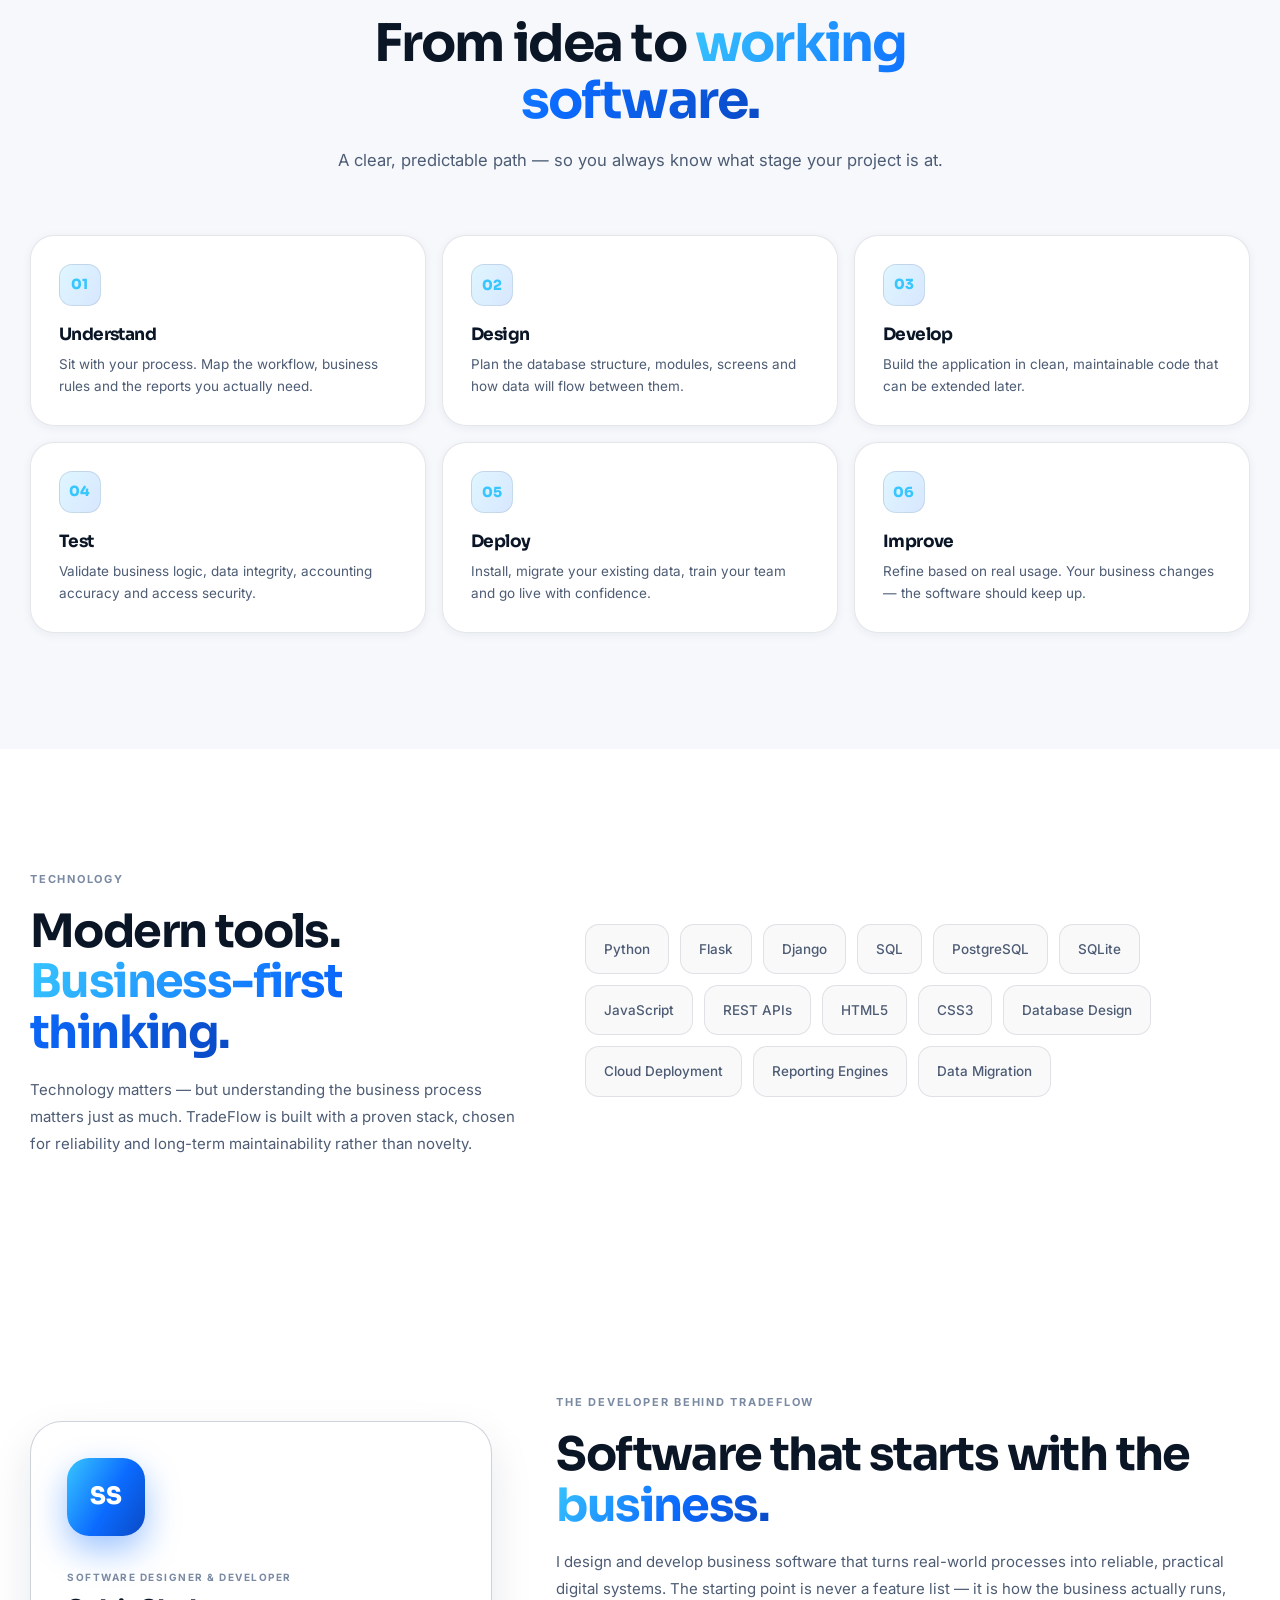
==== commit 4eb7e58e: "Remove eyebrow label from testimonials section Removes the "What users say" eyebrow above the testim" ====
--- a/index.html
+++ b/index.html
@@ -690,7 +690,6 @@
   <section class="section" id="testimonials" hidden>
     <div class="container">
       <div class="section-head center reveal">
-        <div class="eyebrow">What users say</div>
         <h2>People's Real Comments About TradeFlow</h2>
       </div>
       <div class="quote-grid" id="testimonialGrid"></div>
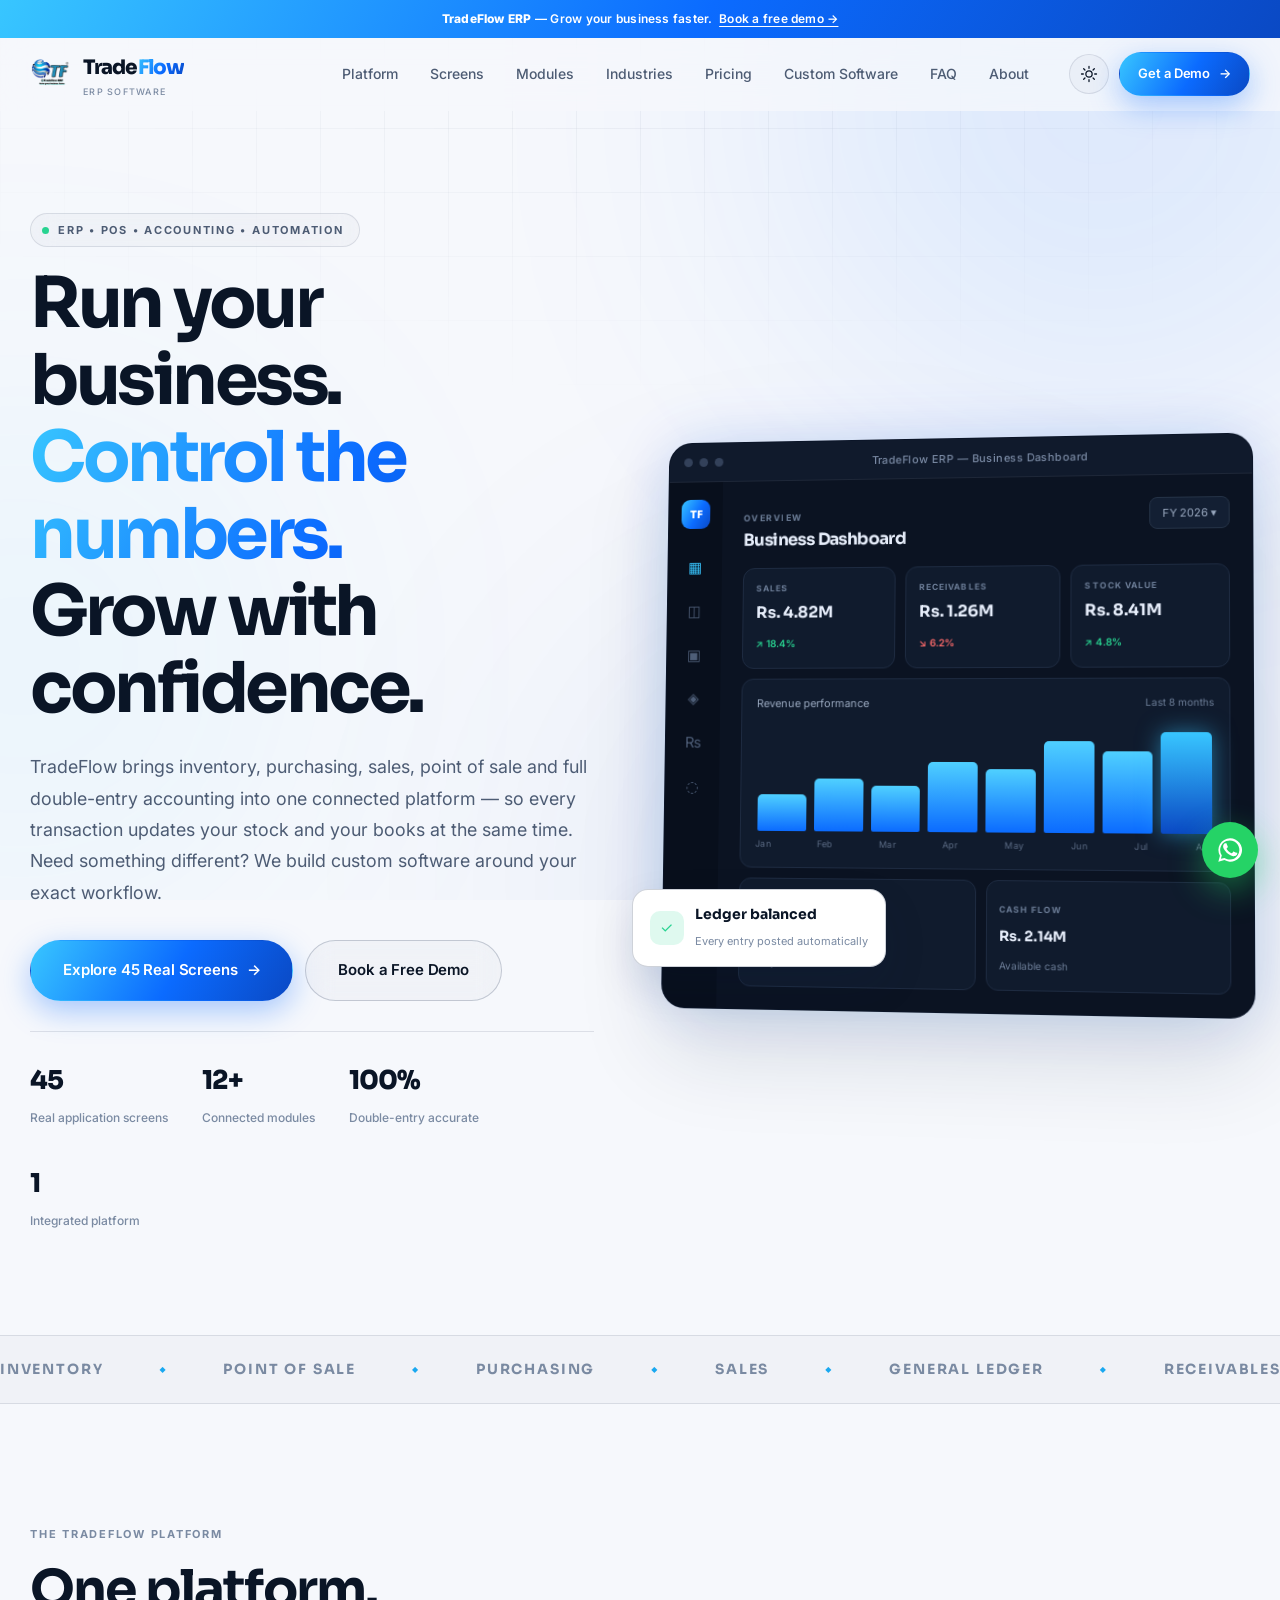
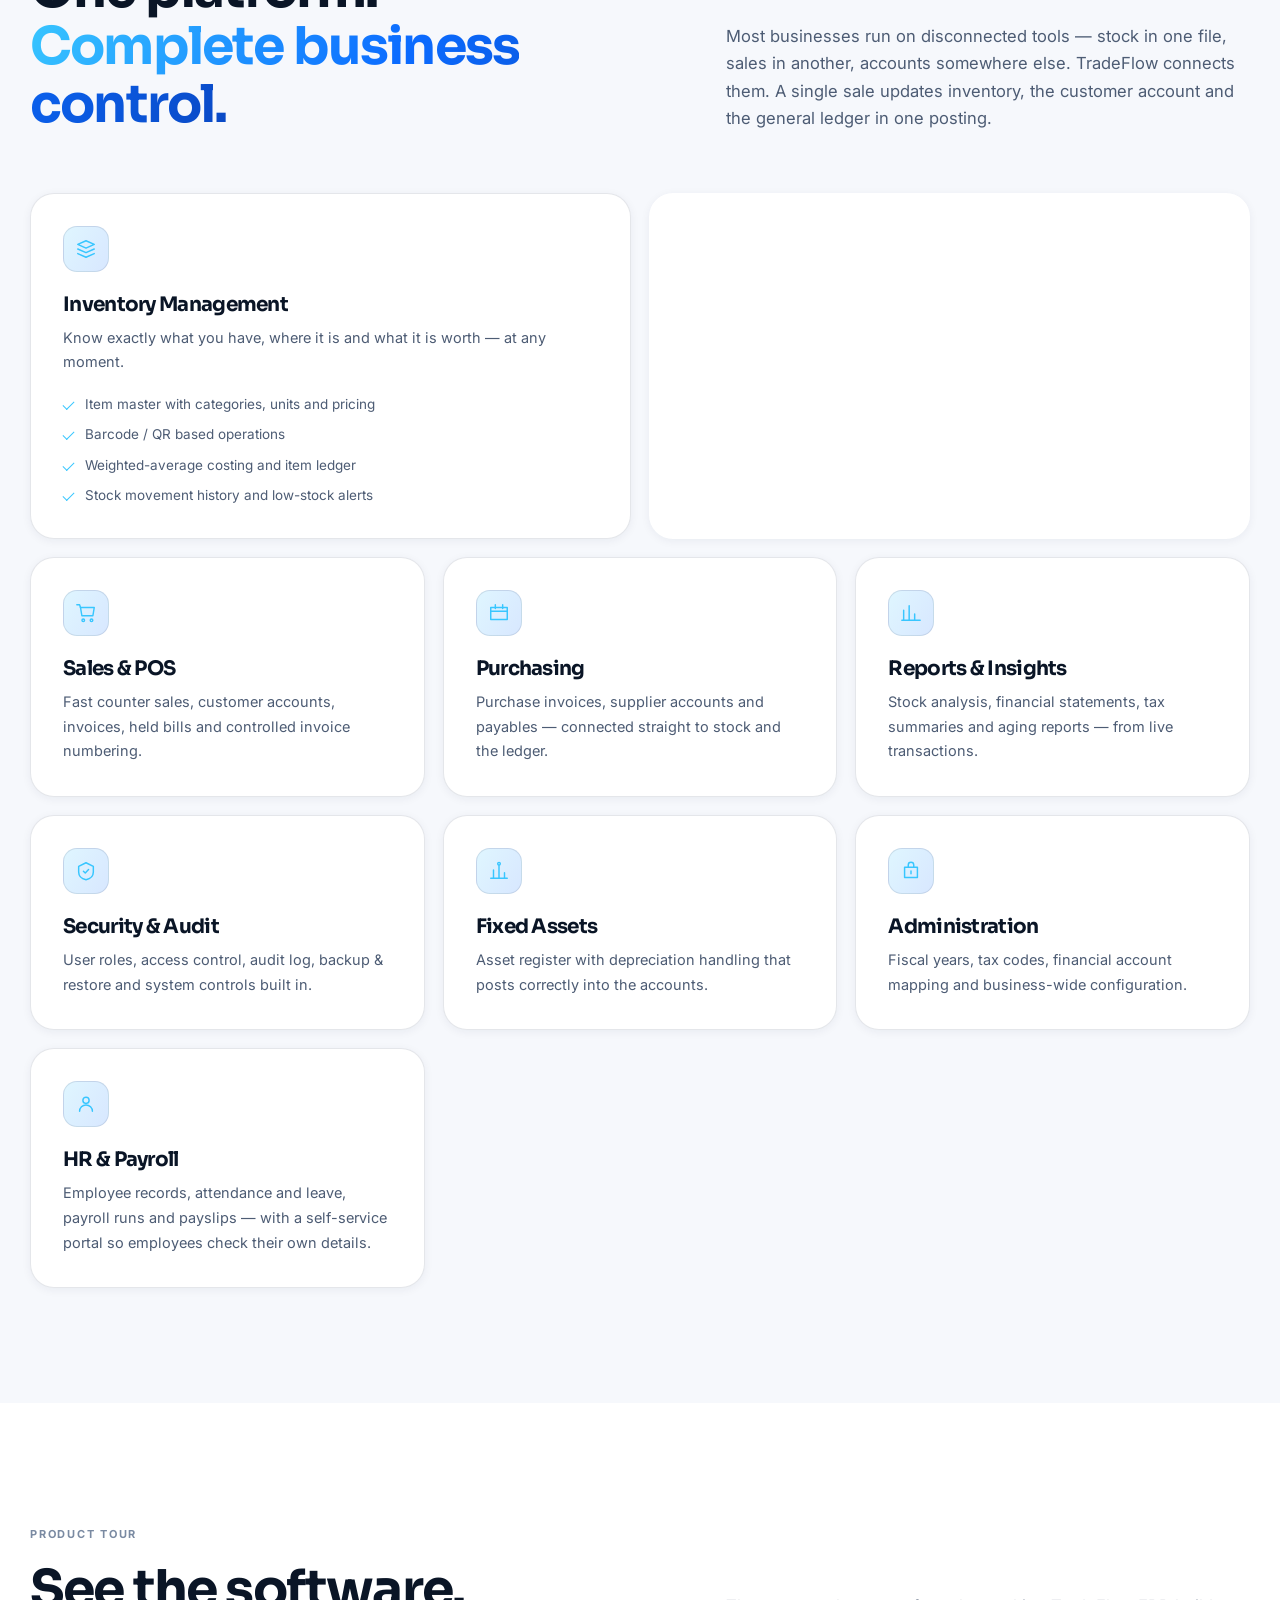
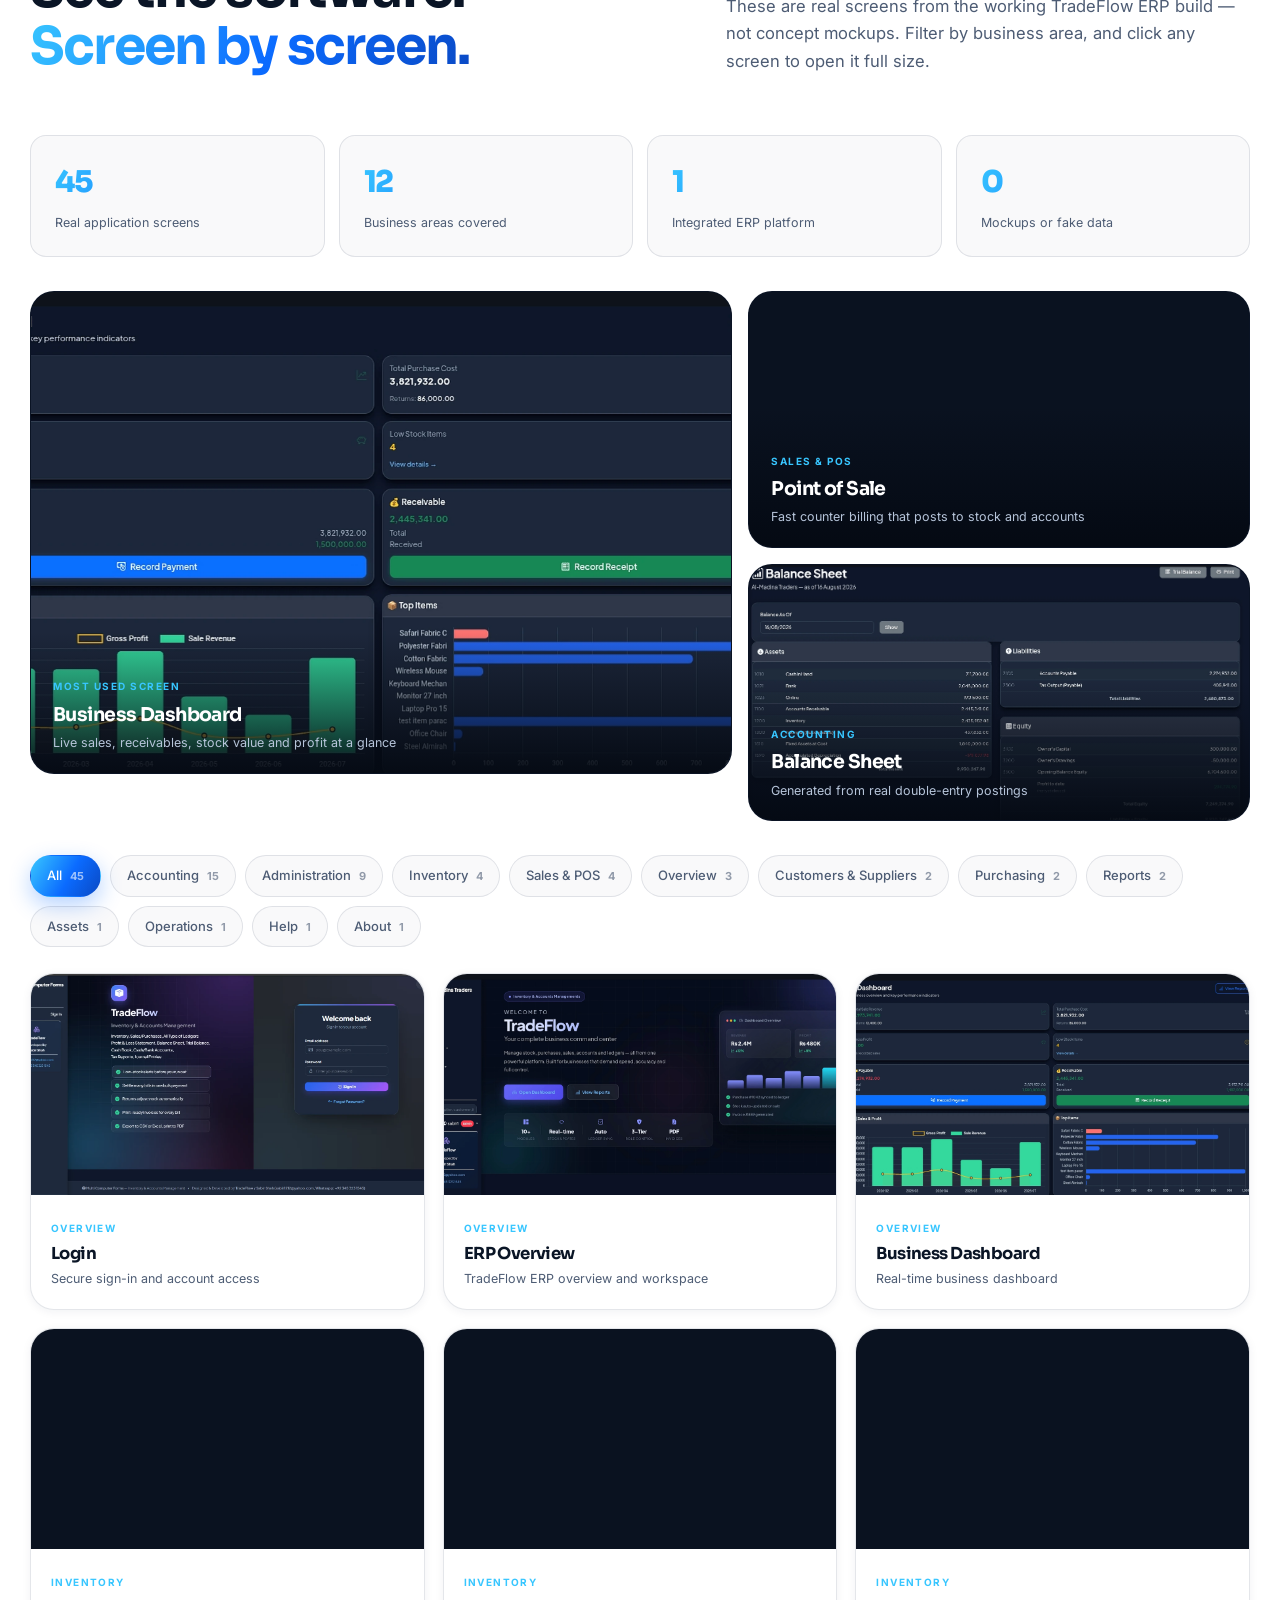
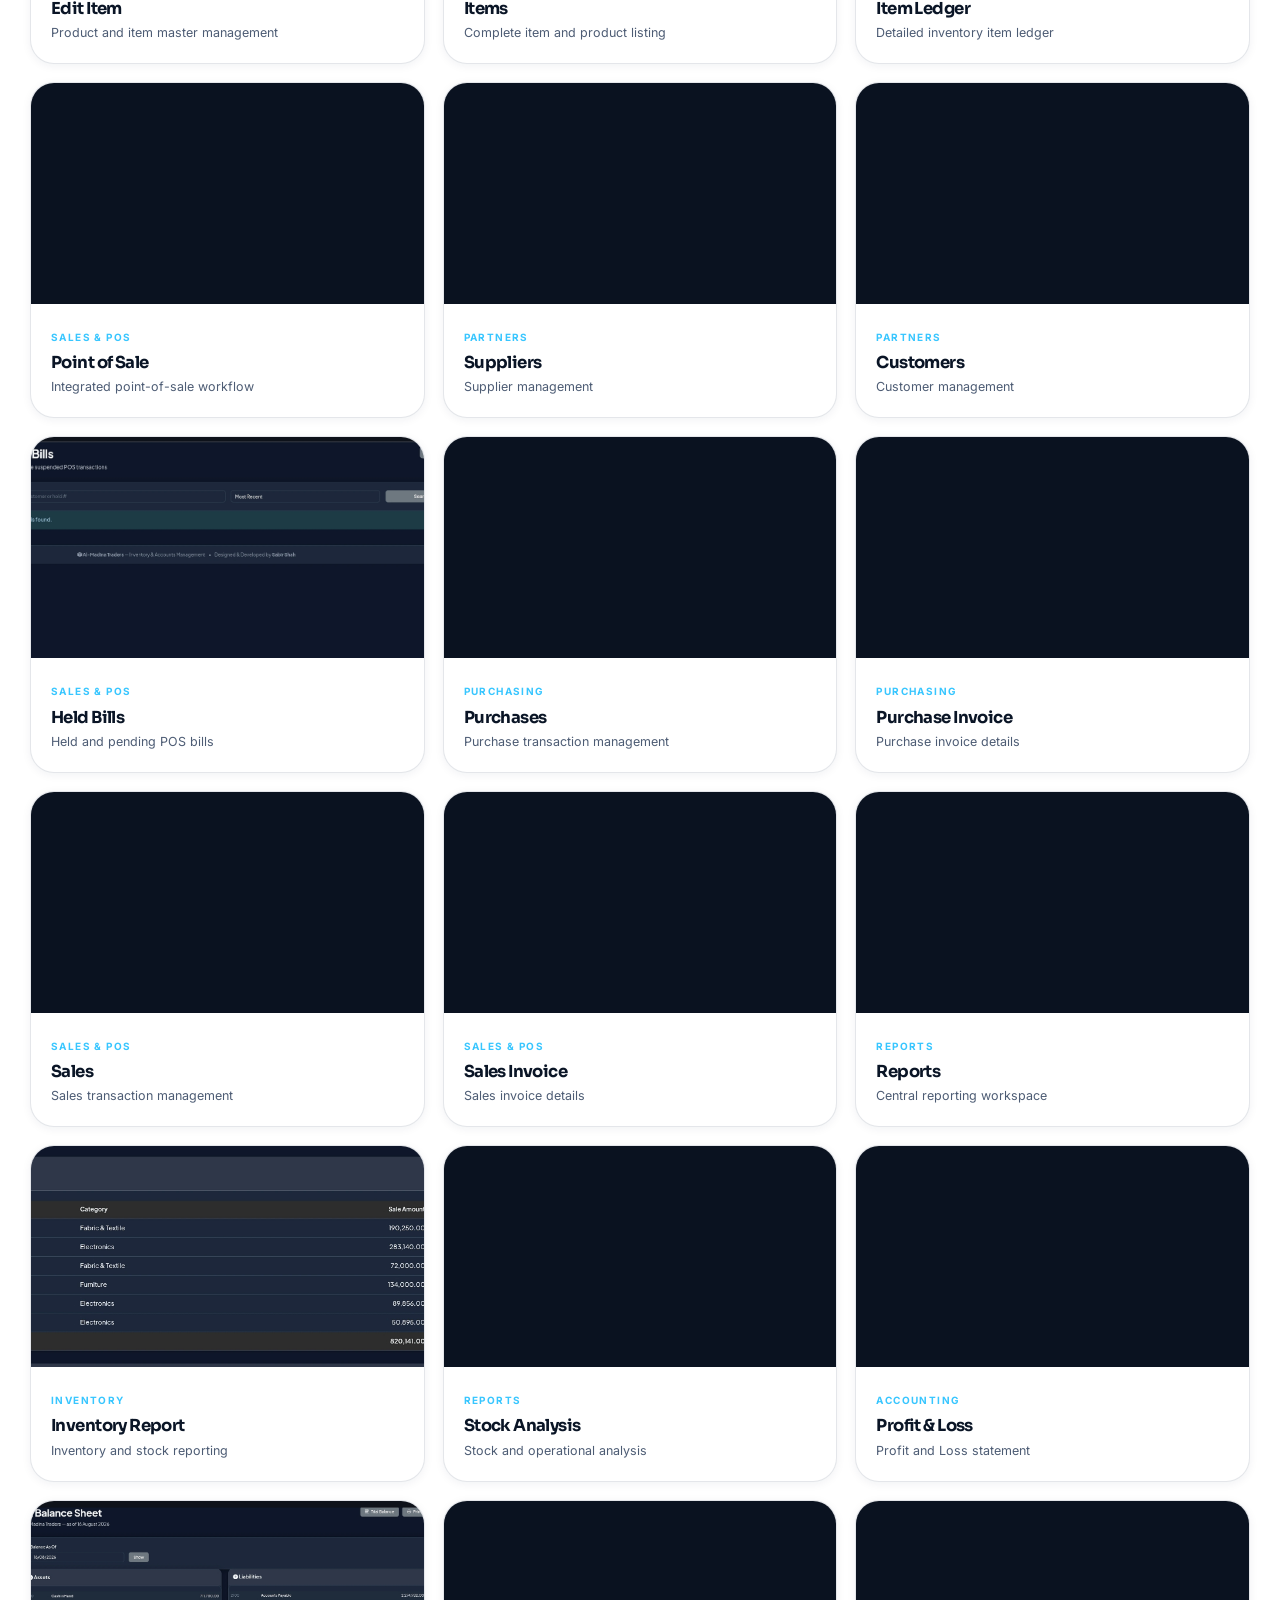
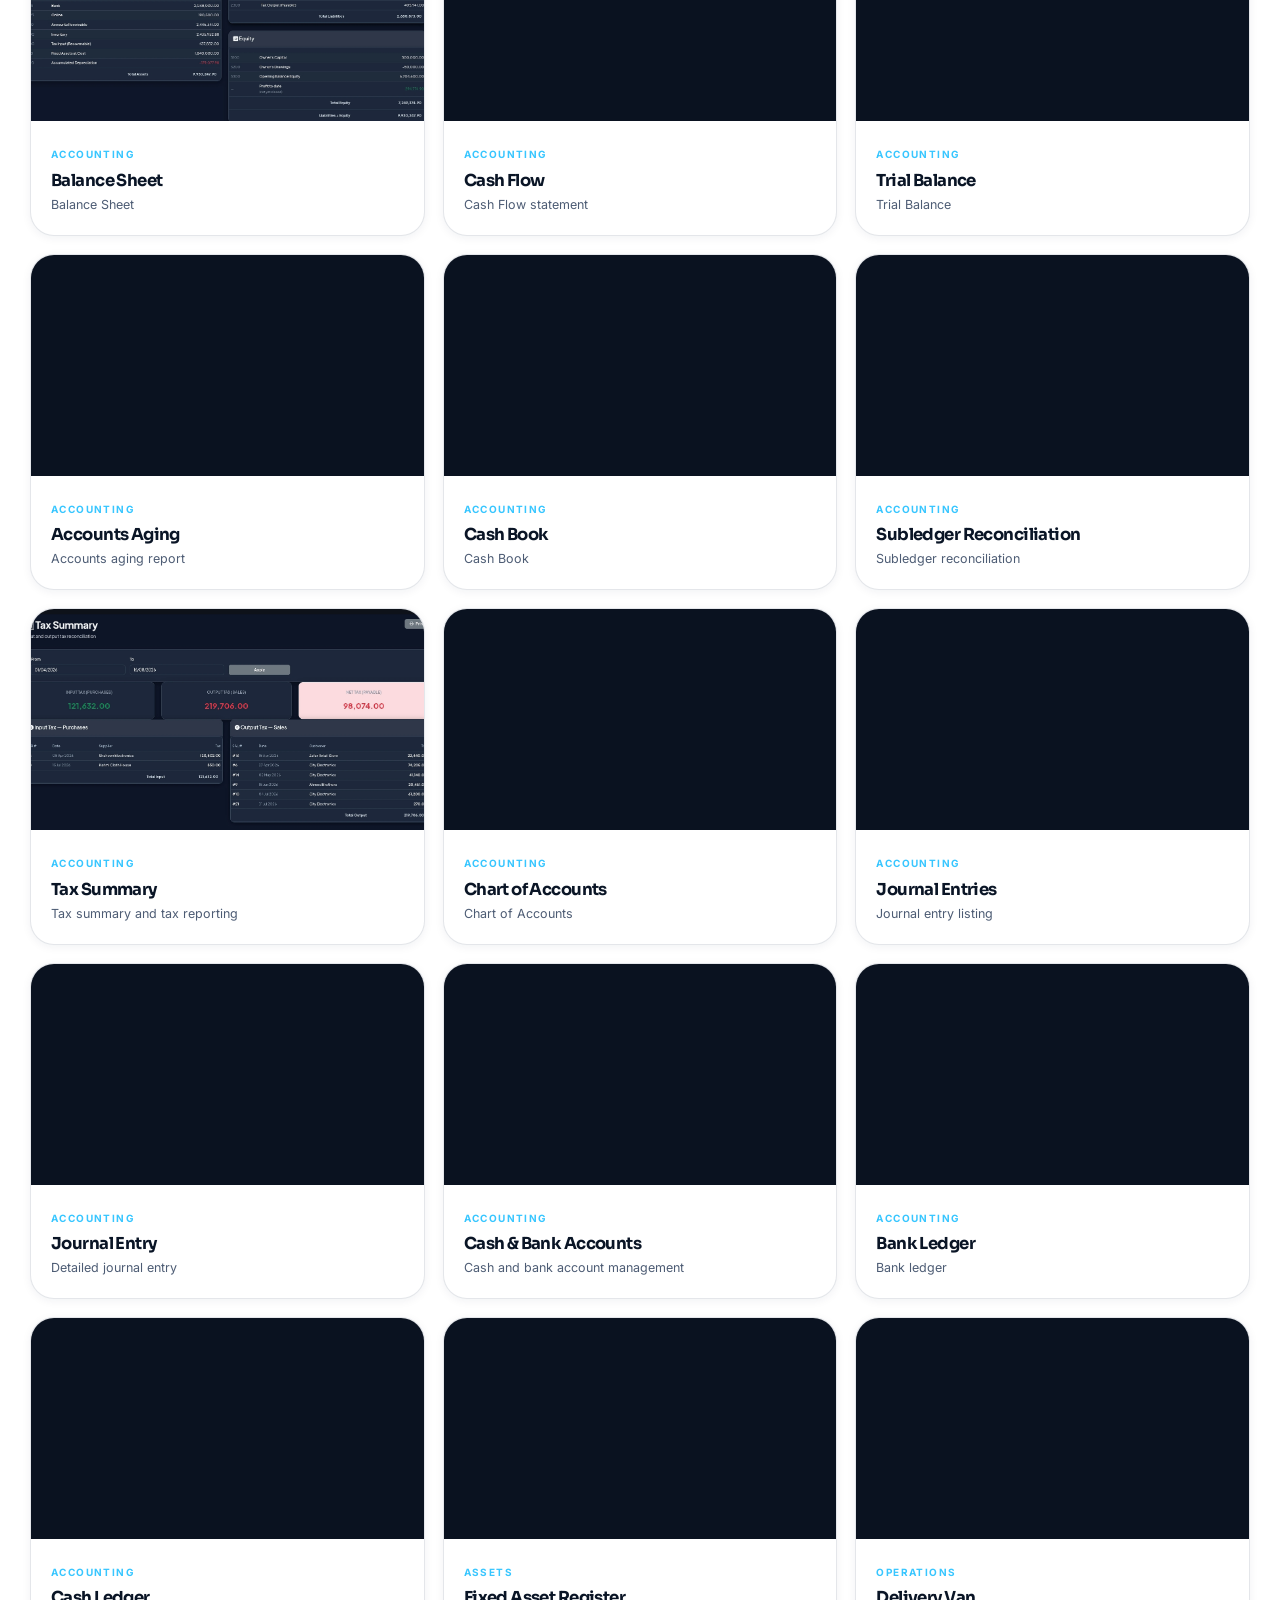
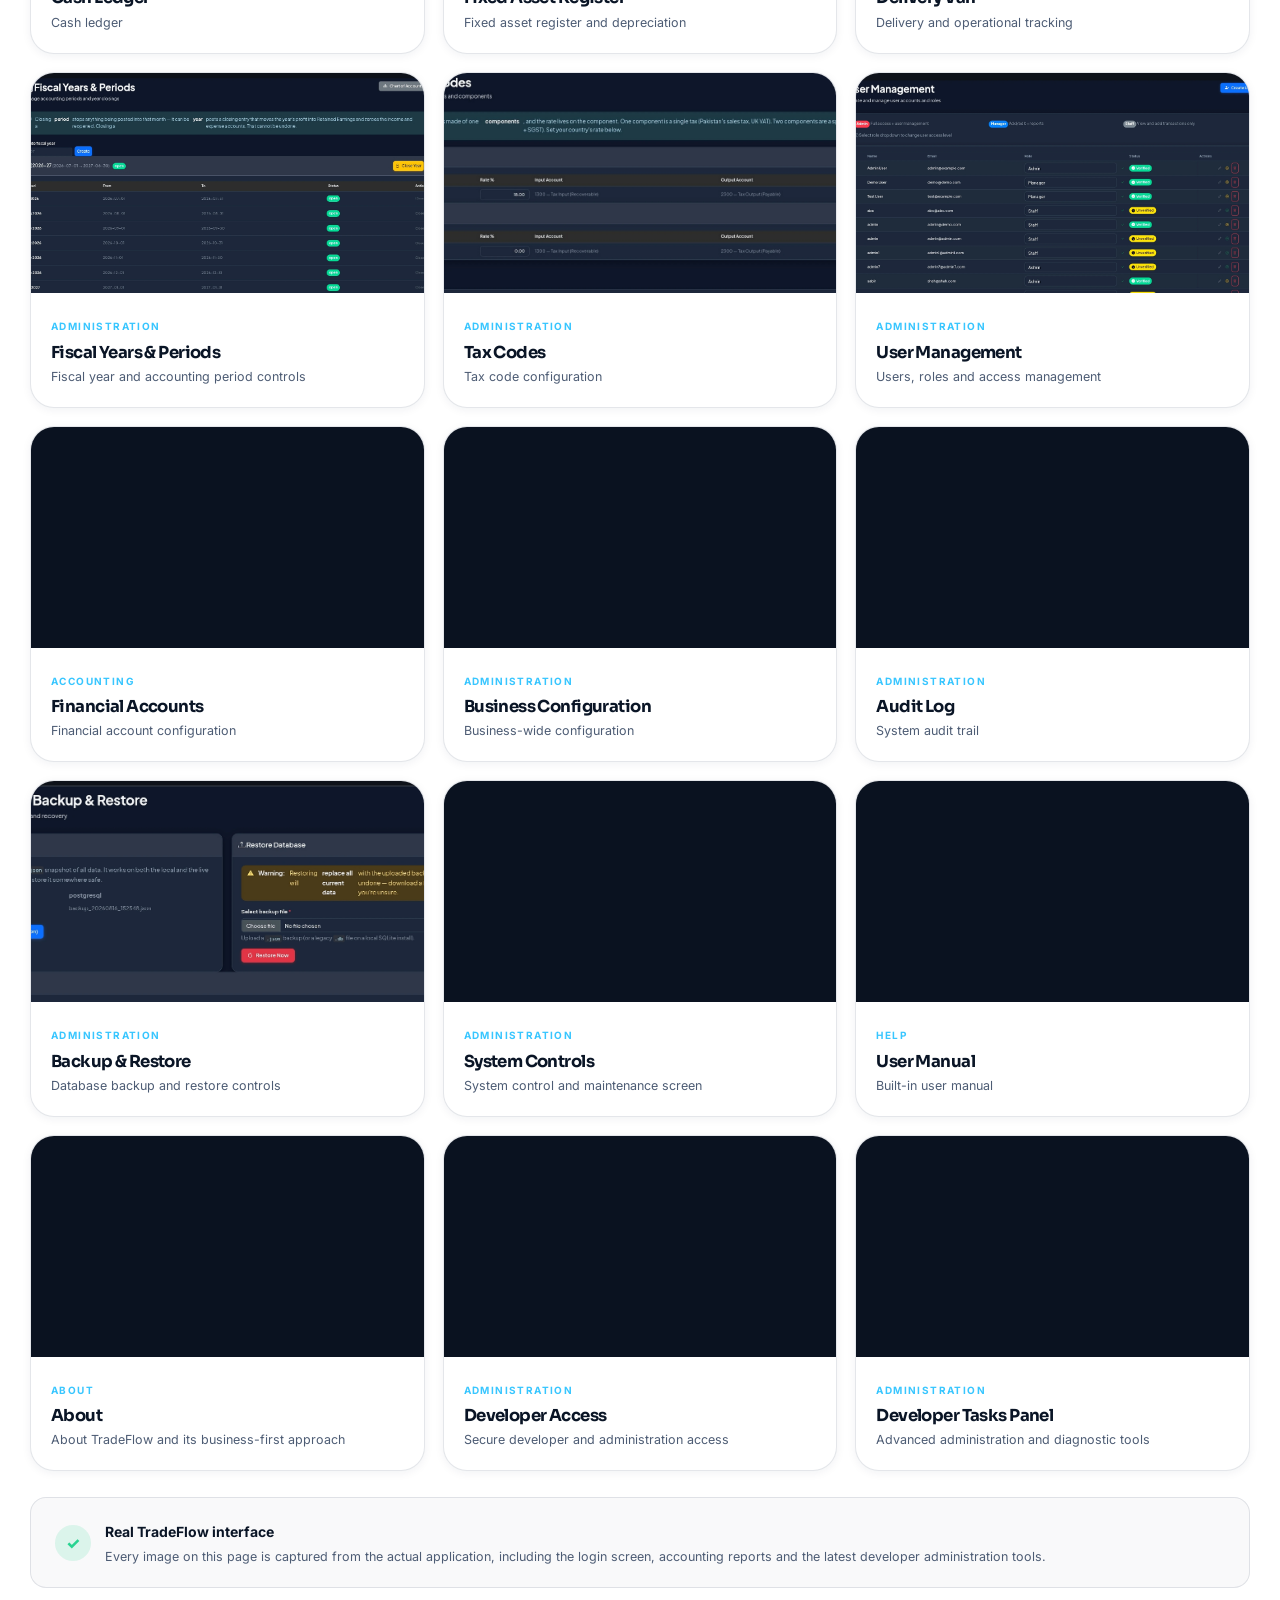
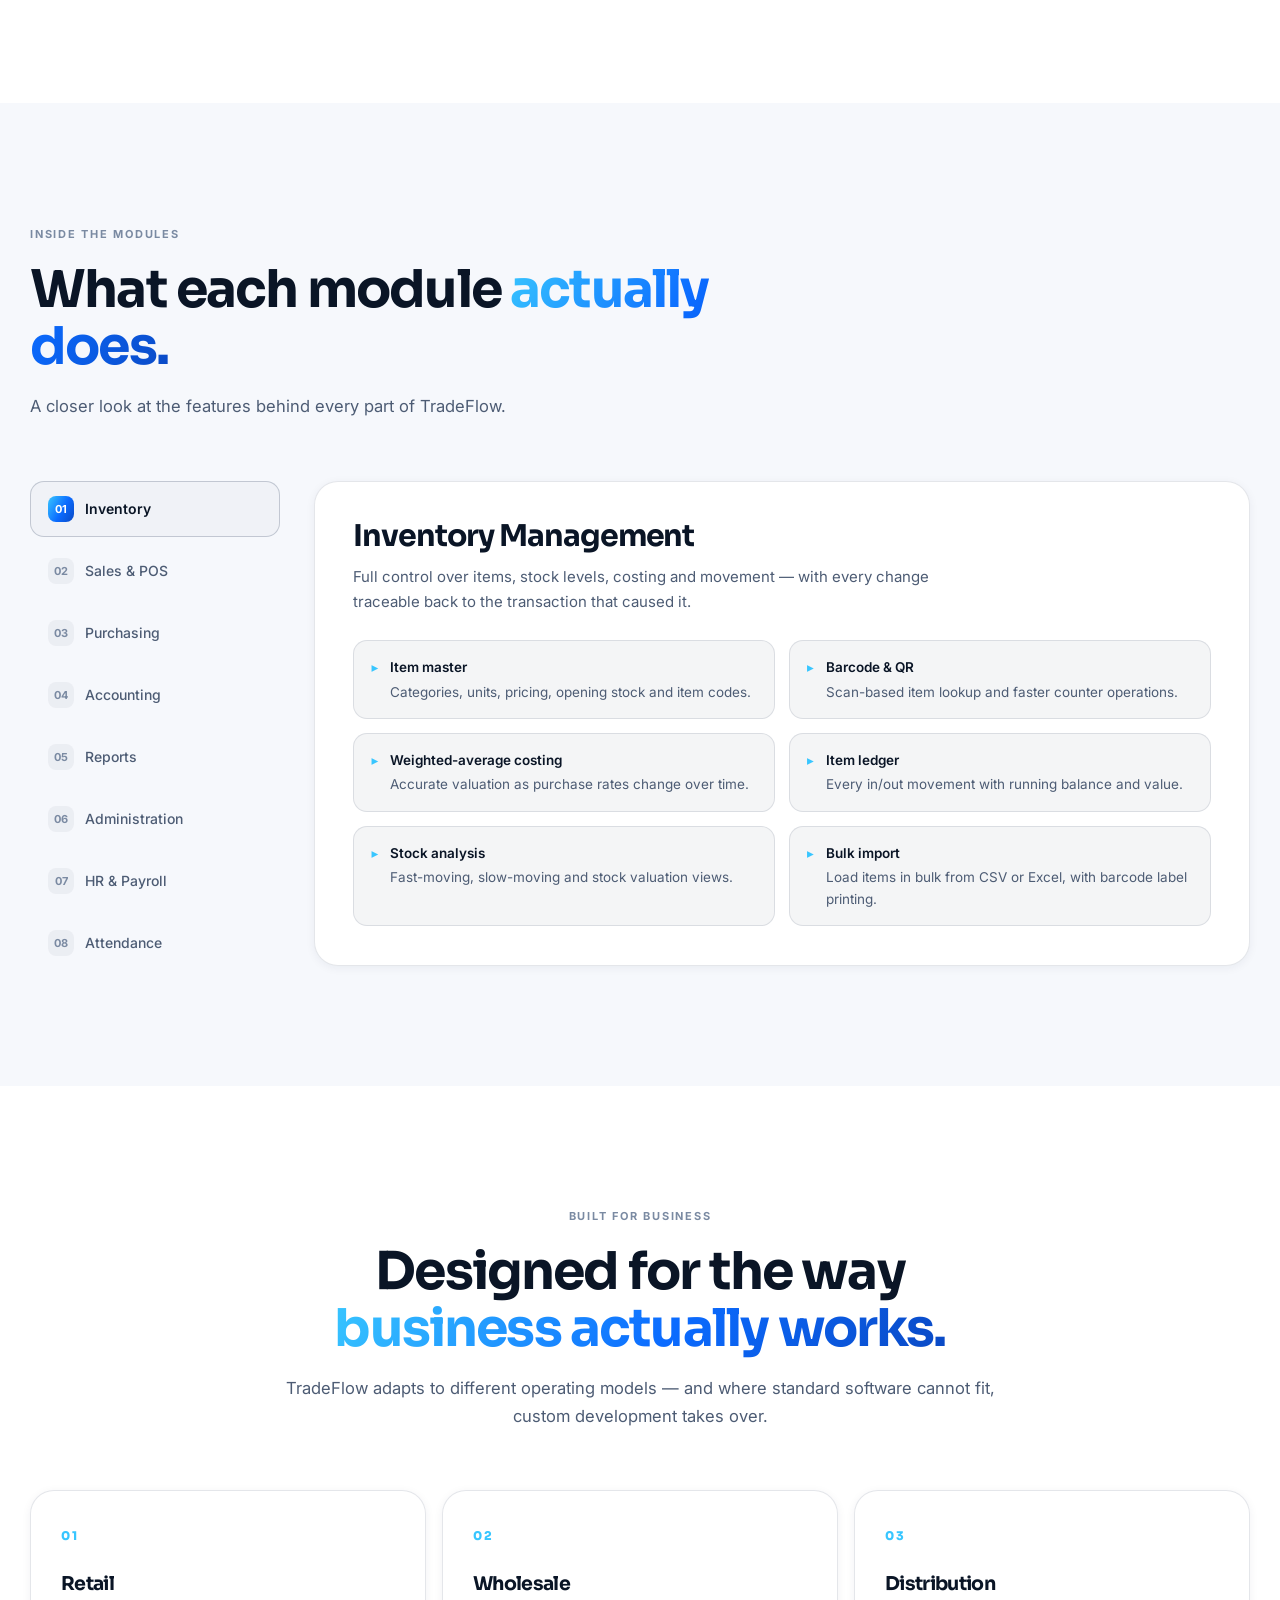
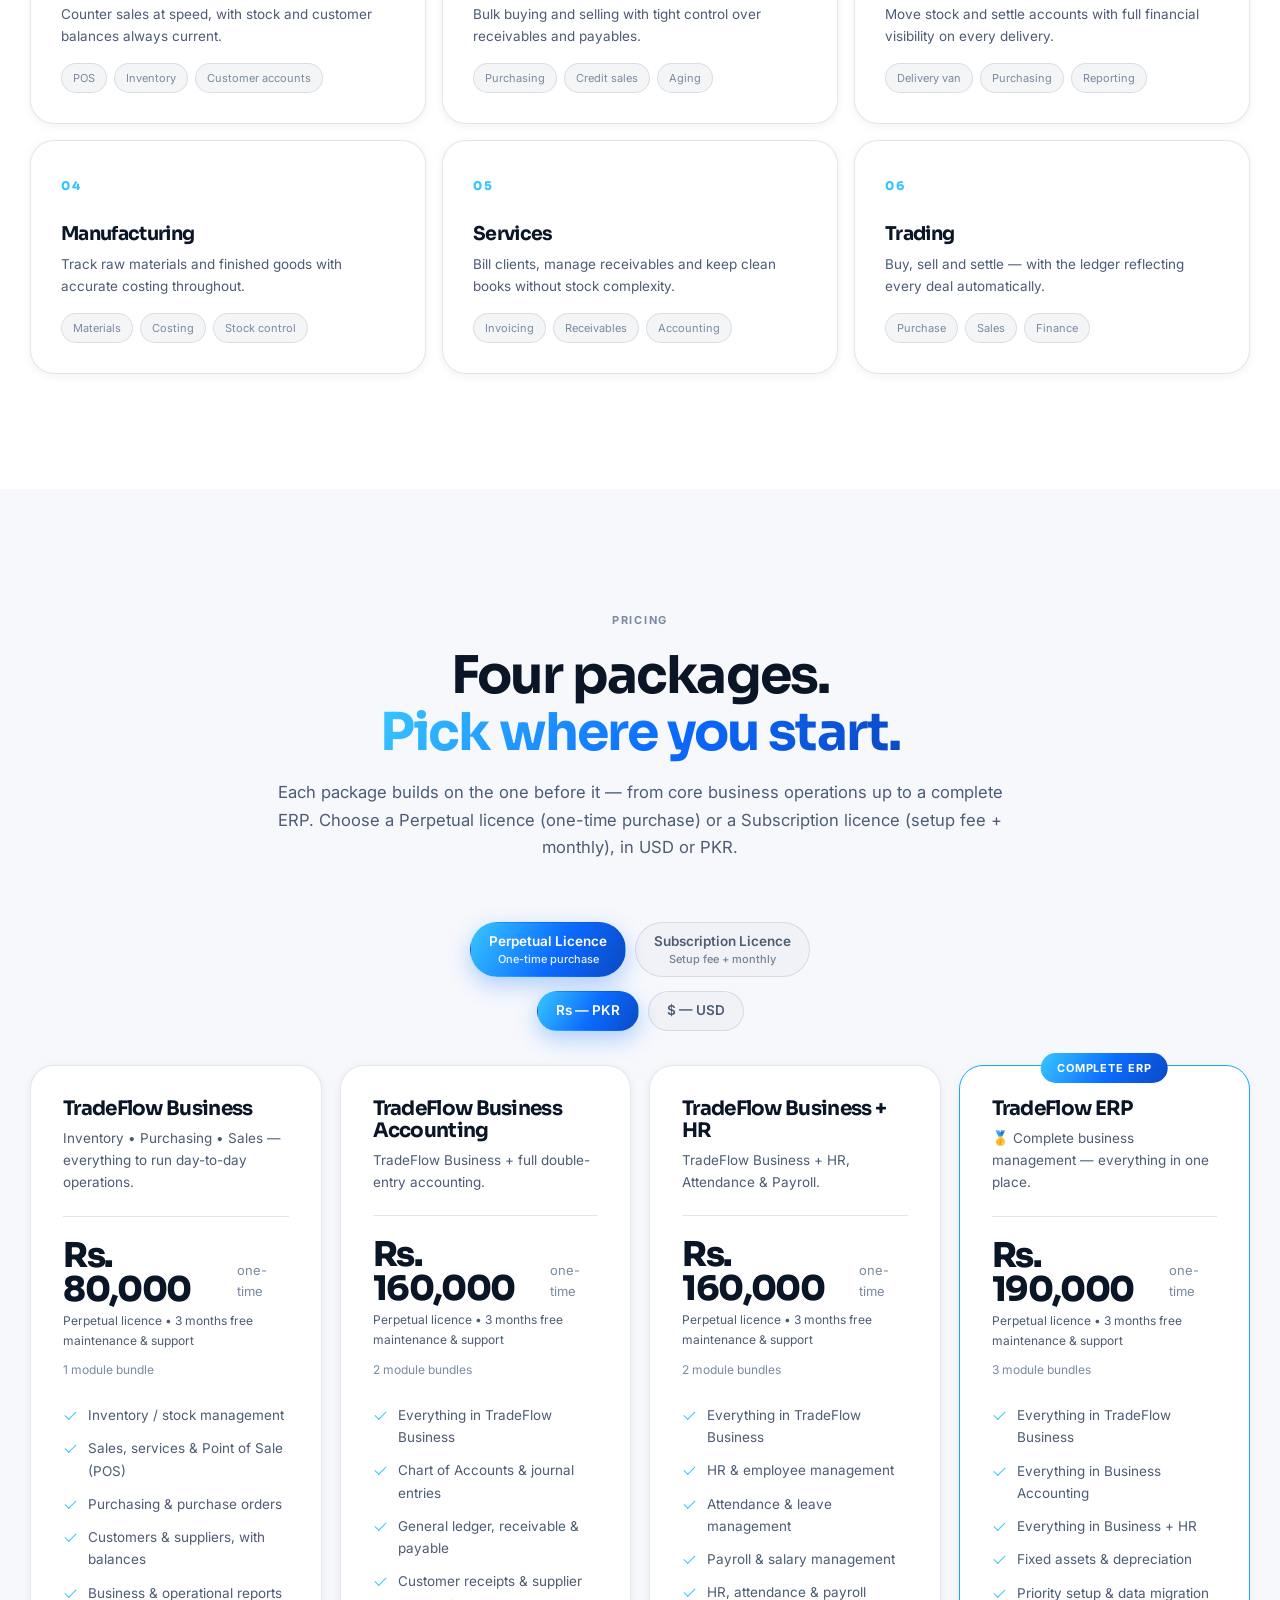
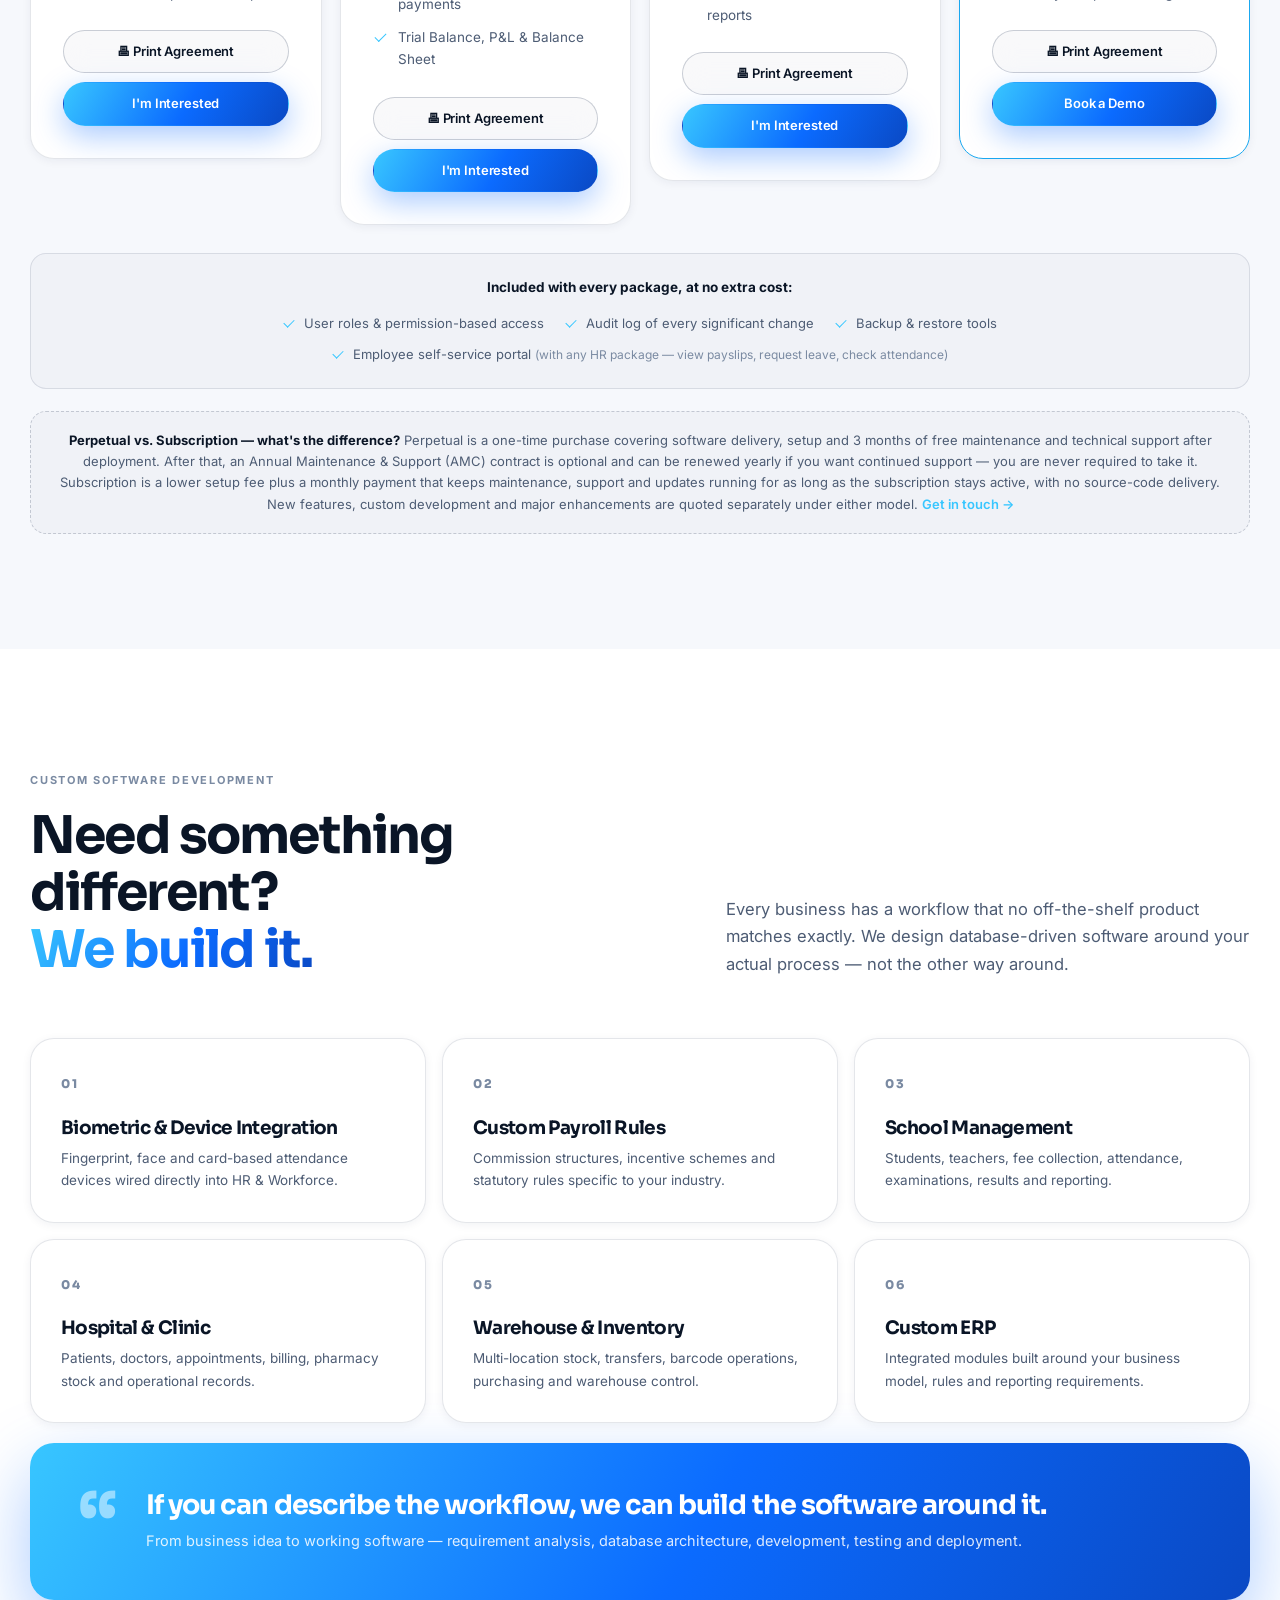
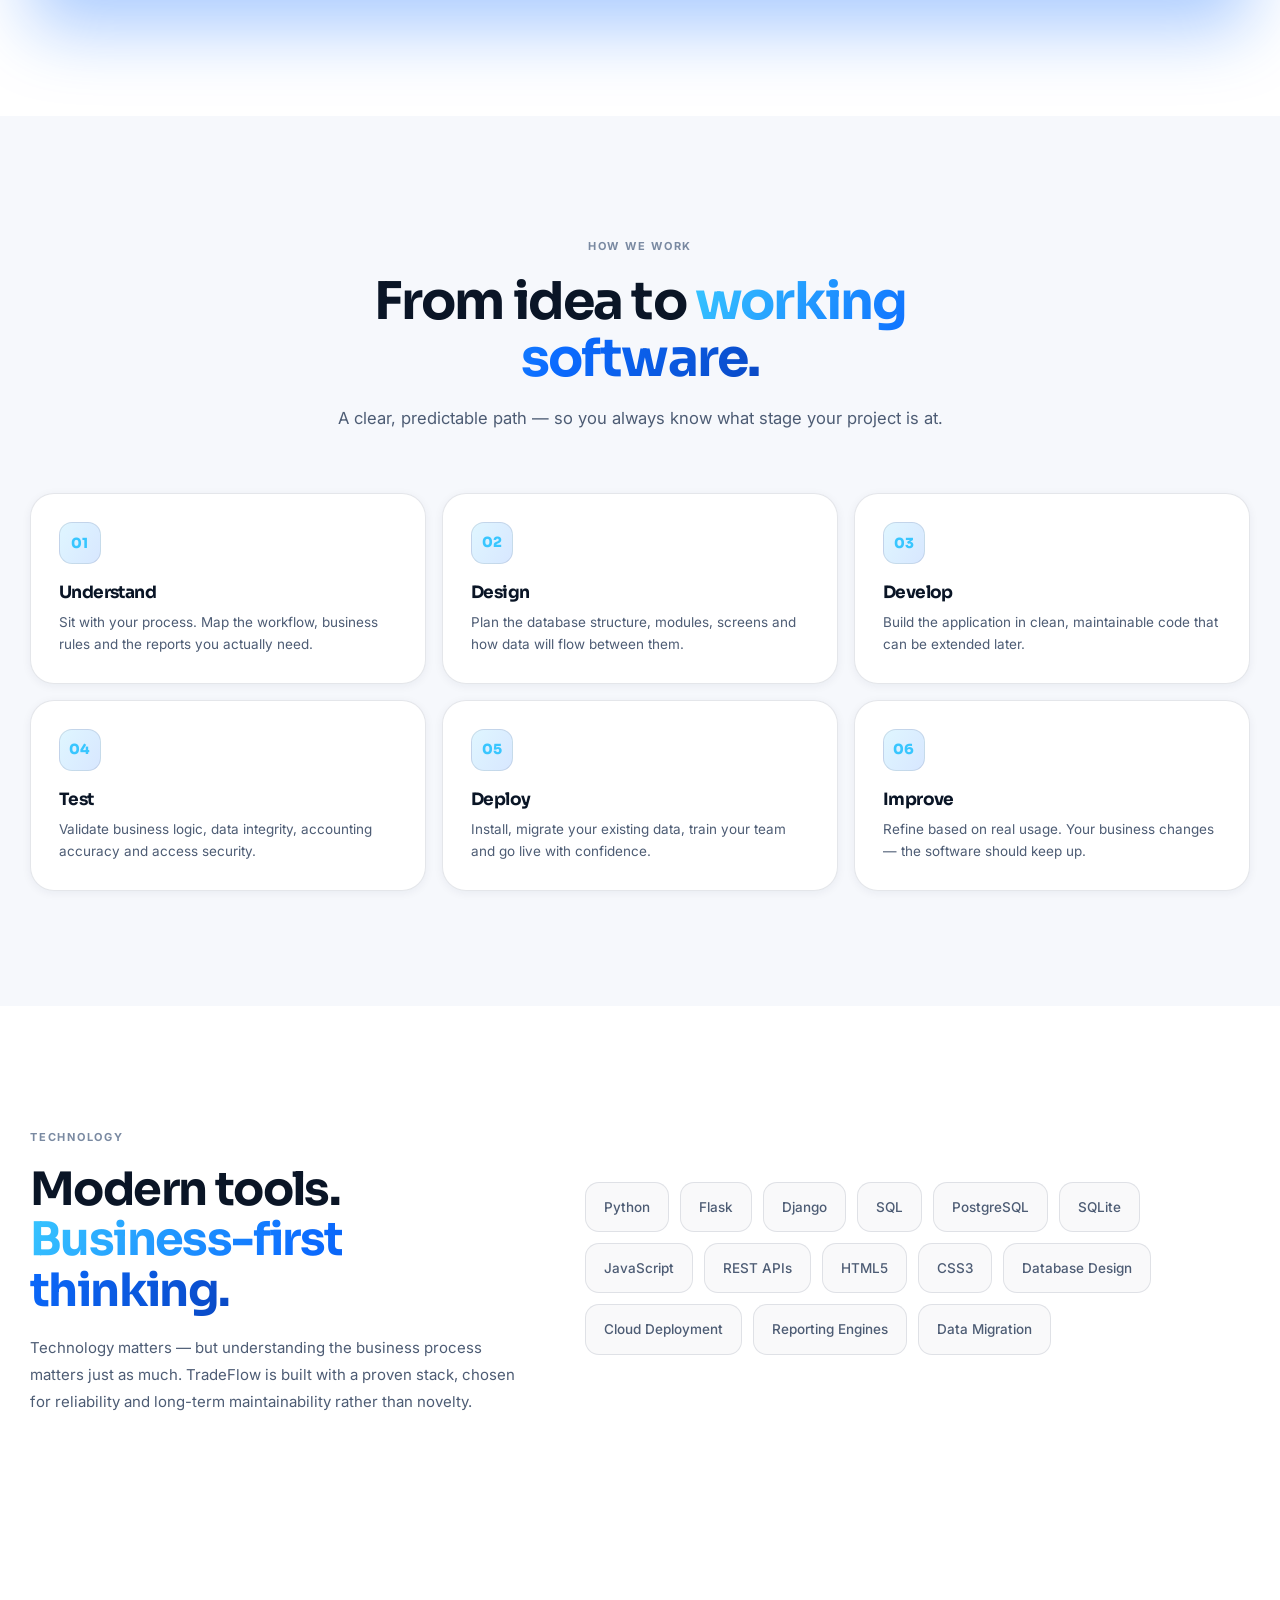
==== commit 9a11a885: "Phase 1 production polish: hosting/data wording, HR positioning, testimonials transparency - FAQ "Is" ====
--- a/index.html
+++ b/index.html
@@ -264,6 +264,12 @@
           <h3>Administration</h3>
           <p>Fiscal years, tax codes, financial account mapping and business-wide configuration.</p>
         </article>
+
+        <article class="feature card reveal">
+          <div class="ic"><svg viewBox="0 0 24 24"><circle cx="12" cy="8" r="3.4"/><path d="M5 20c0-3.9 3.1-7 7-7s7 3.1 7 7"/></svg></div>
+          <h3>HR &amp; Payroll</h3>
+          <p>Employee records, attendance and leave, payroll runs and payslips — with a self-service portal so employees check their own details.</p>
+        </article>
       </div>
     </div>
   </section>
@@ -693,6 +699,9 @@
         <h2>People's Real Comments About TradeFlow</h2>
       </div>
       <div class="quote-grid" id="testimonialGrid"></div>
+      <p style="text-align:center;margin-top:22px;font-size:12.5px;color:var(--text-3)" class="reveal">
+        Real comments submitted by visitors through this website's feedback form.
+      </p>
     </div>
   </section>
 
@@ -775,7 +784,7 @@
       <div class="faq reveal">
         <details open>
           <summary>Is my business data safe?</summary>
-          <div class="faq-body">Yes. TradeFlow runs on your own machine or your own server, so your data stays with you — it is not held by a third party. Access is controlled by user roles, every significant change is written to an audit log, and the built-in backup and restore tools let you keep regular copies of the database.</div>
+          <div class="faq-body">TradeFlow can be deployed the way that suits your business: locally on your own computer or office network, self-hosted on your own server, or hosted on cloud infrastructure of your choosing. With a local or self-hosted deployment, your data stays on infrastructure you control. Whichever option you choose, access is controlled by user roles, every significant change is written to an audit log, and the built-in backup and restore tools let you keep regular copies of the database.</div>
         </details>
         <details>
           <summary>Do I need to know accounting to use it?</summary>
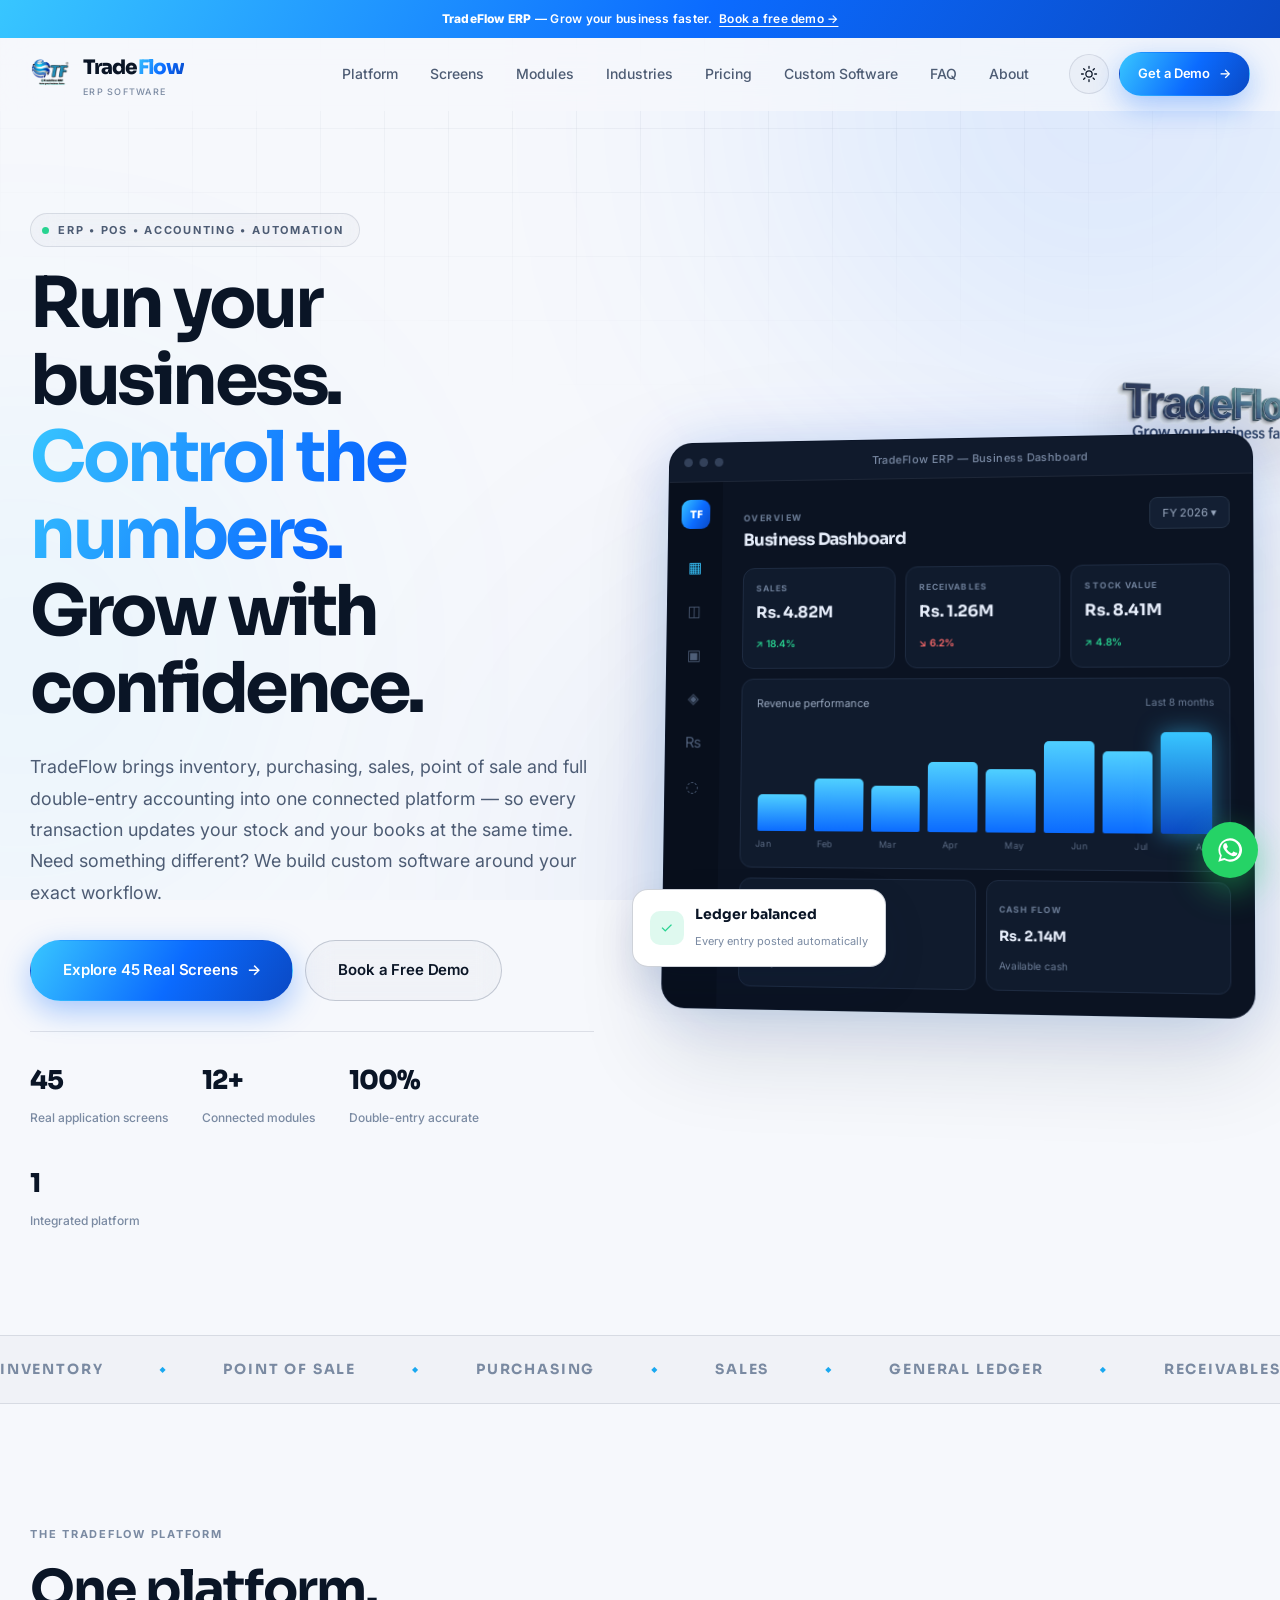
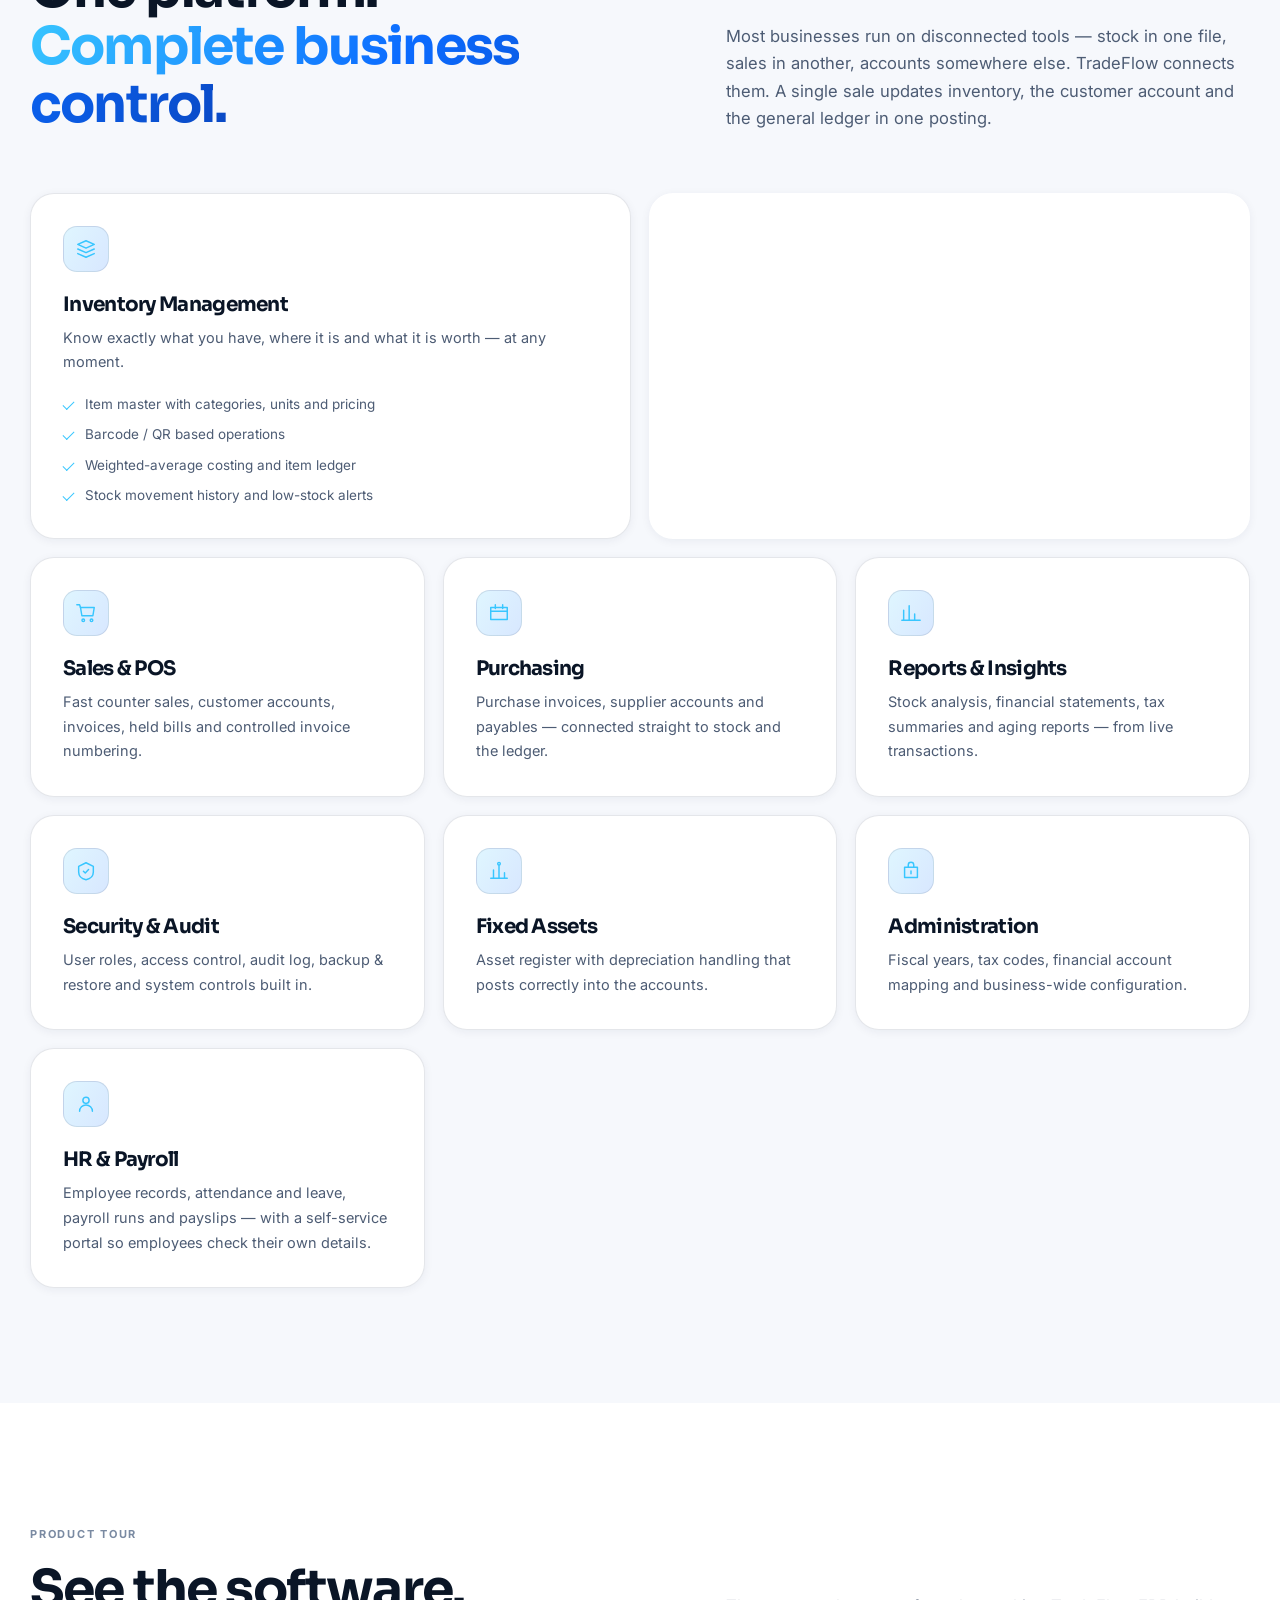
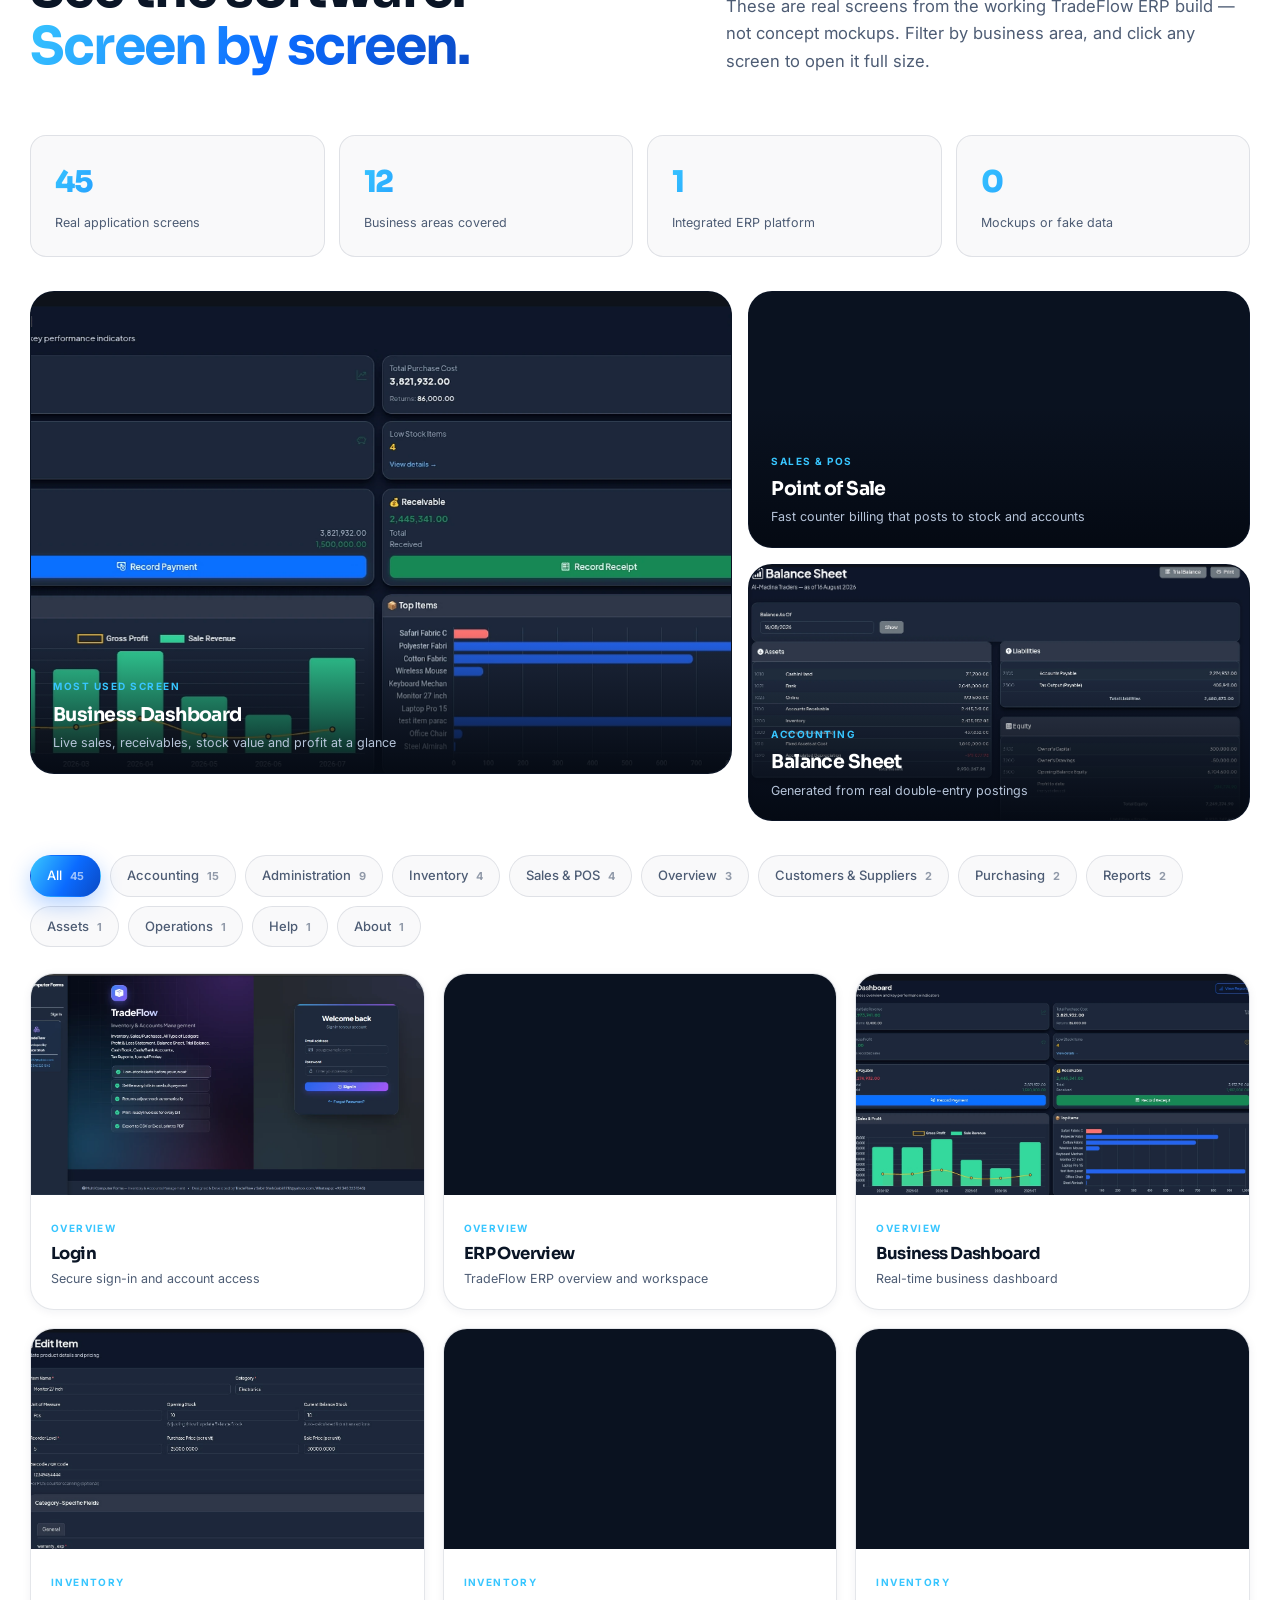
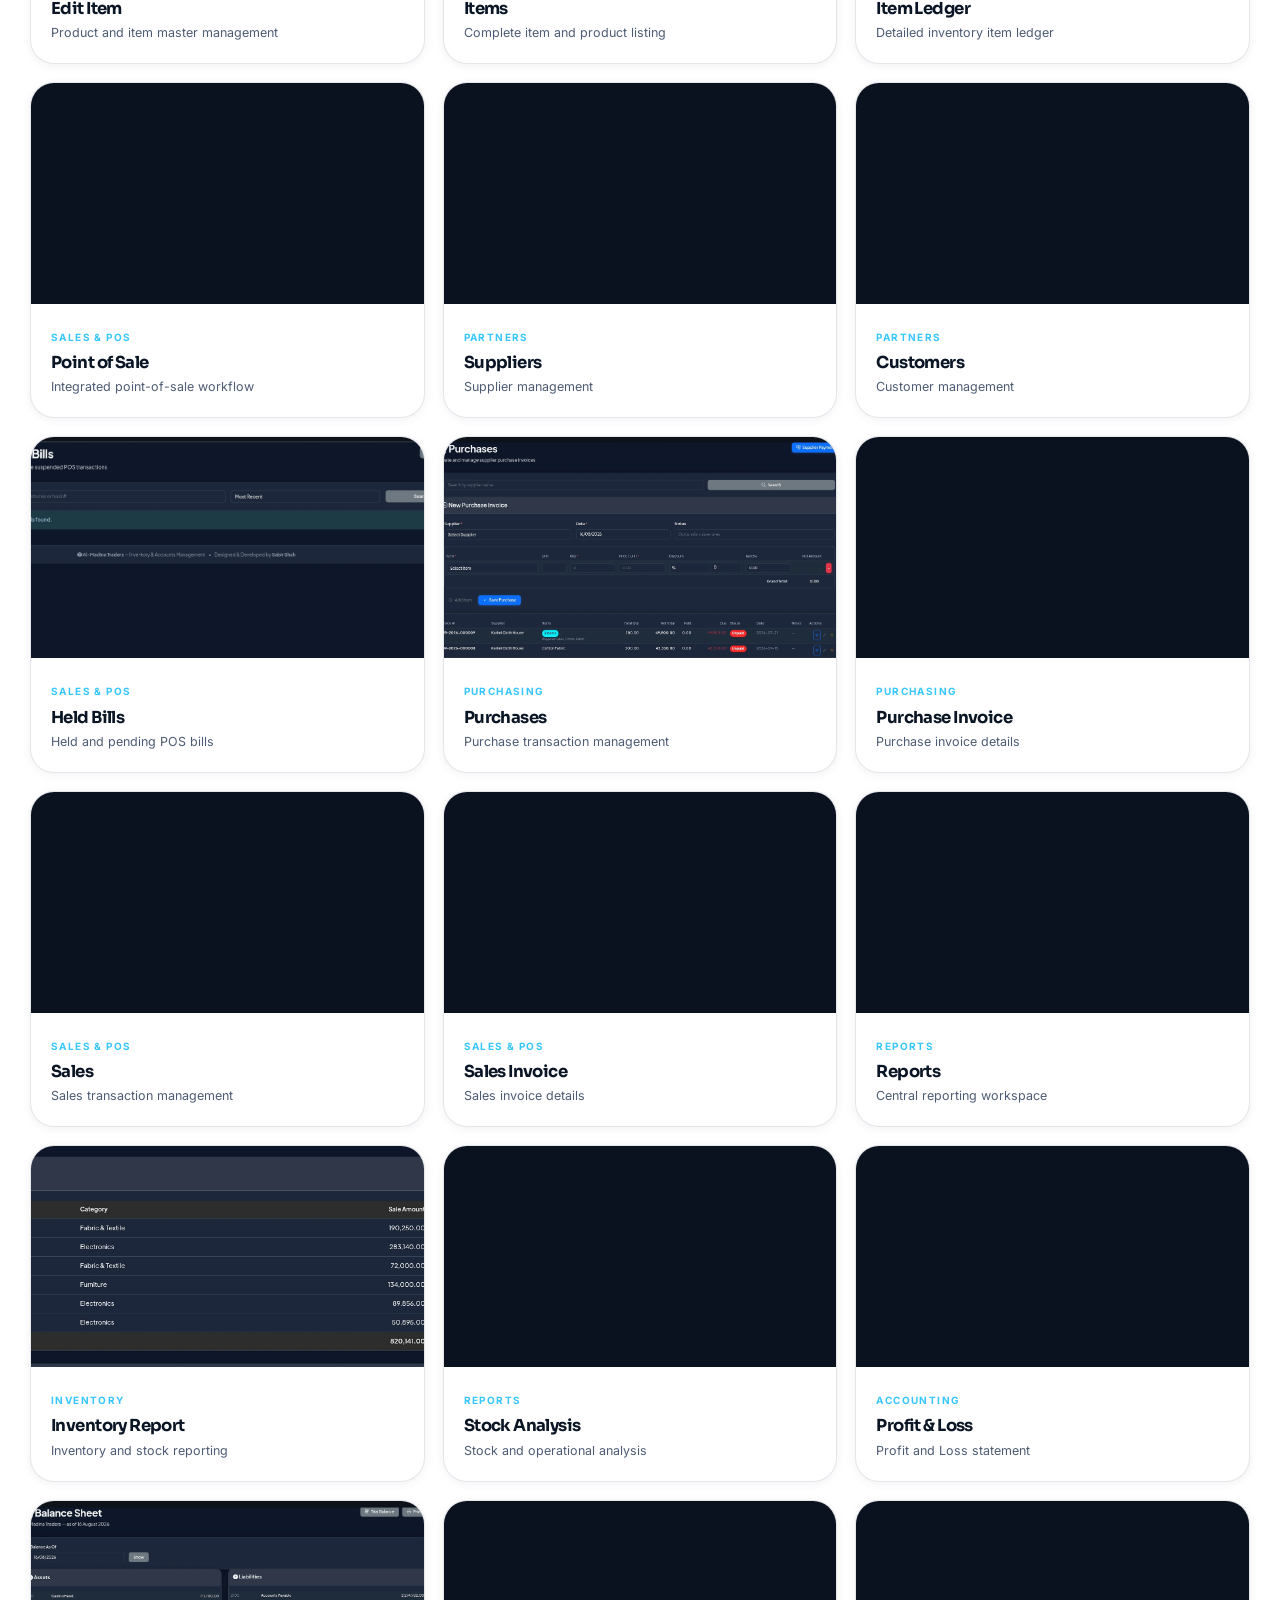
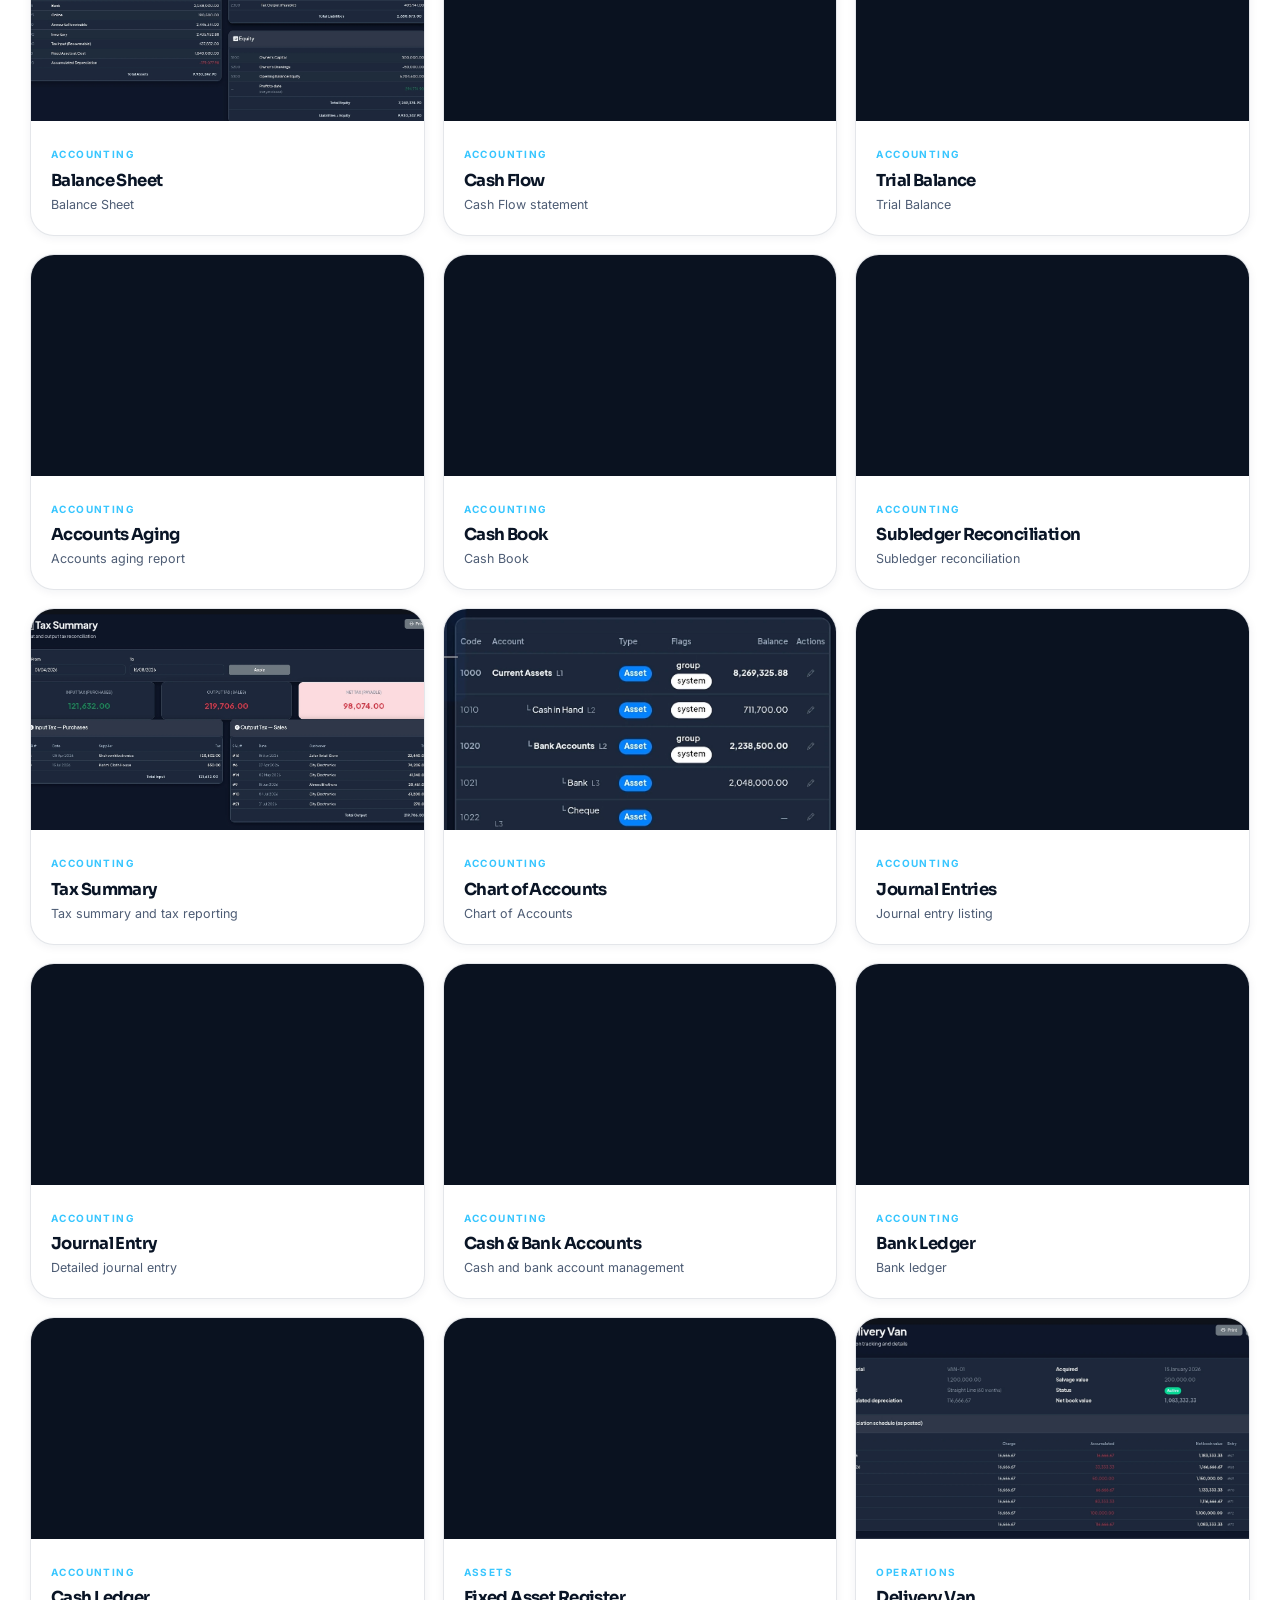
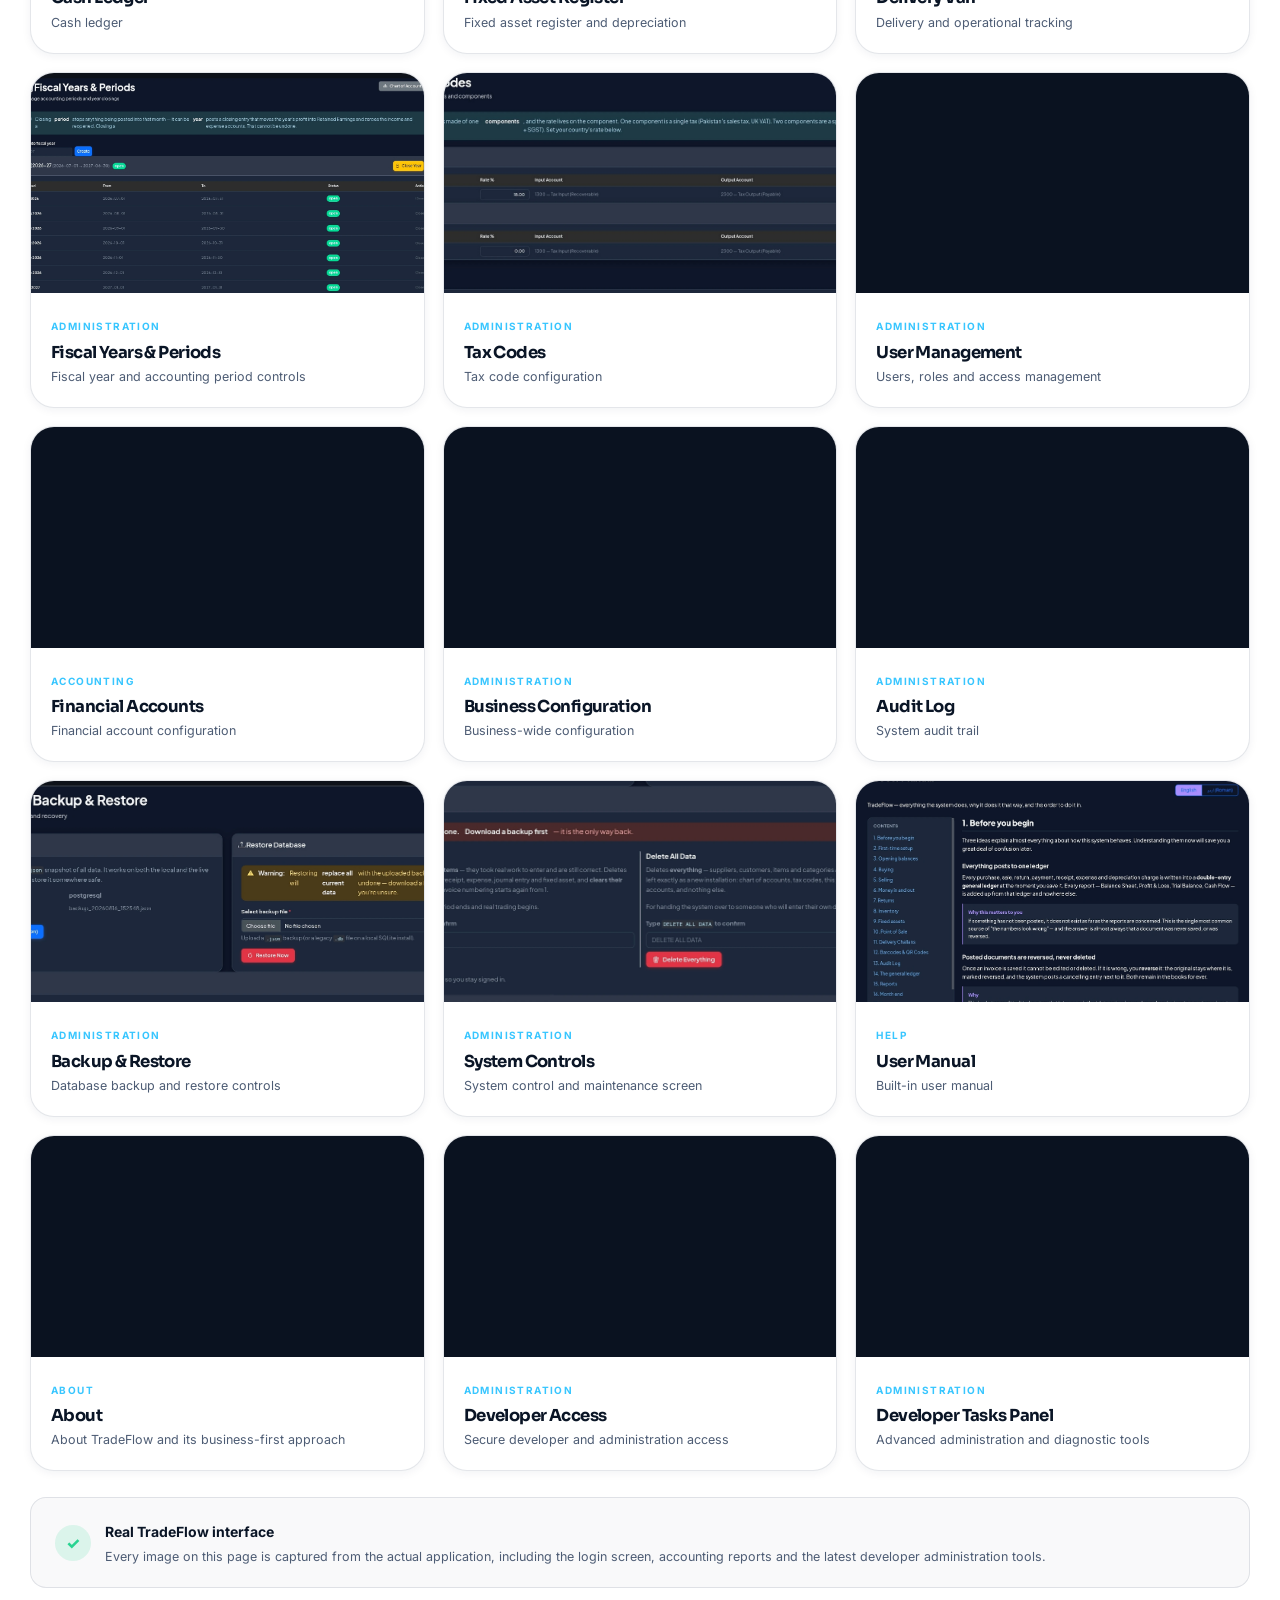
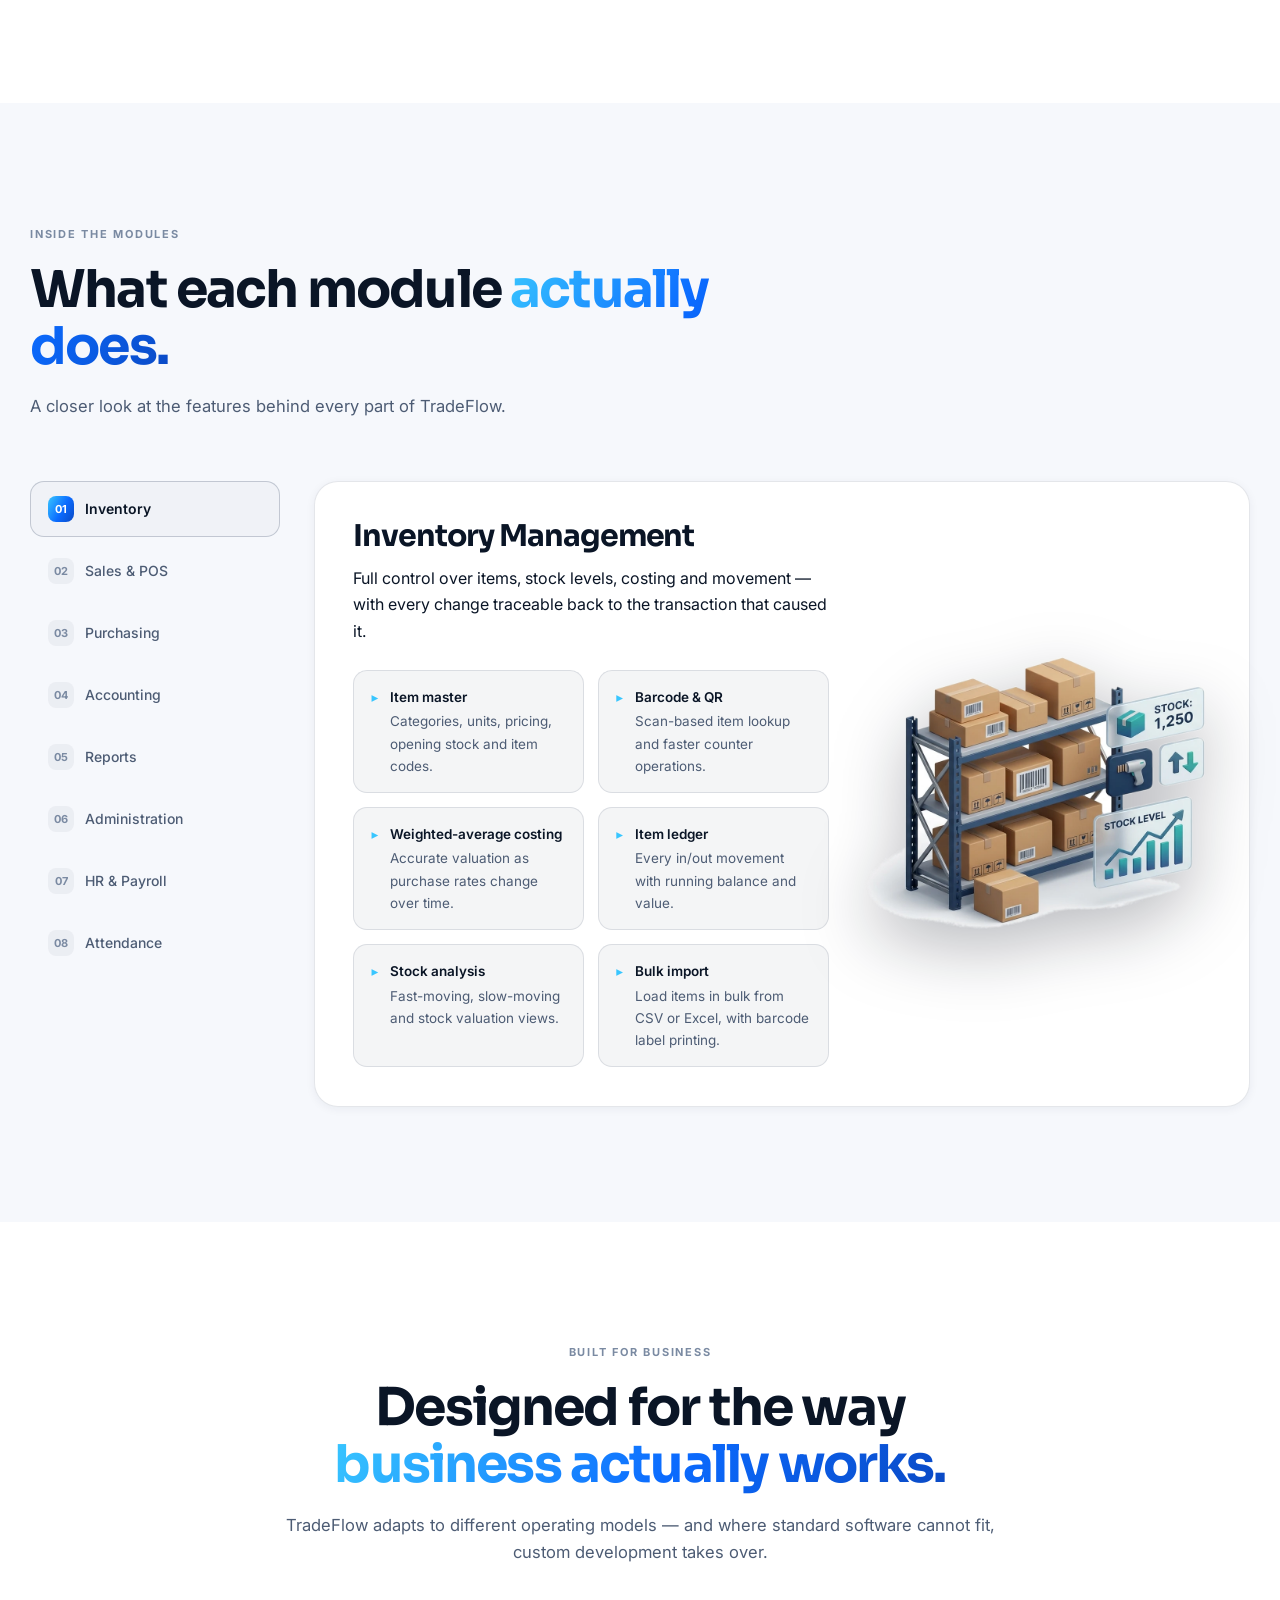
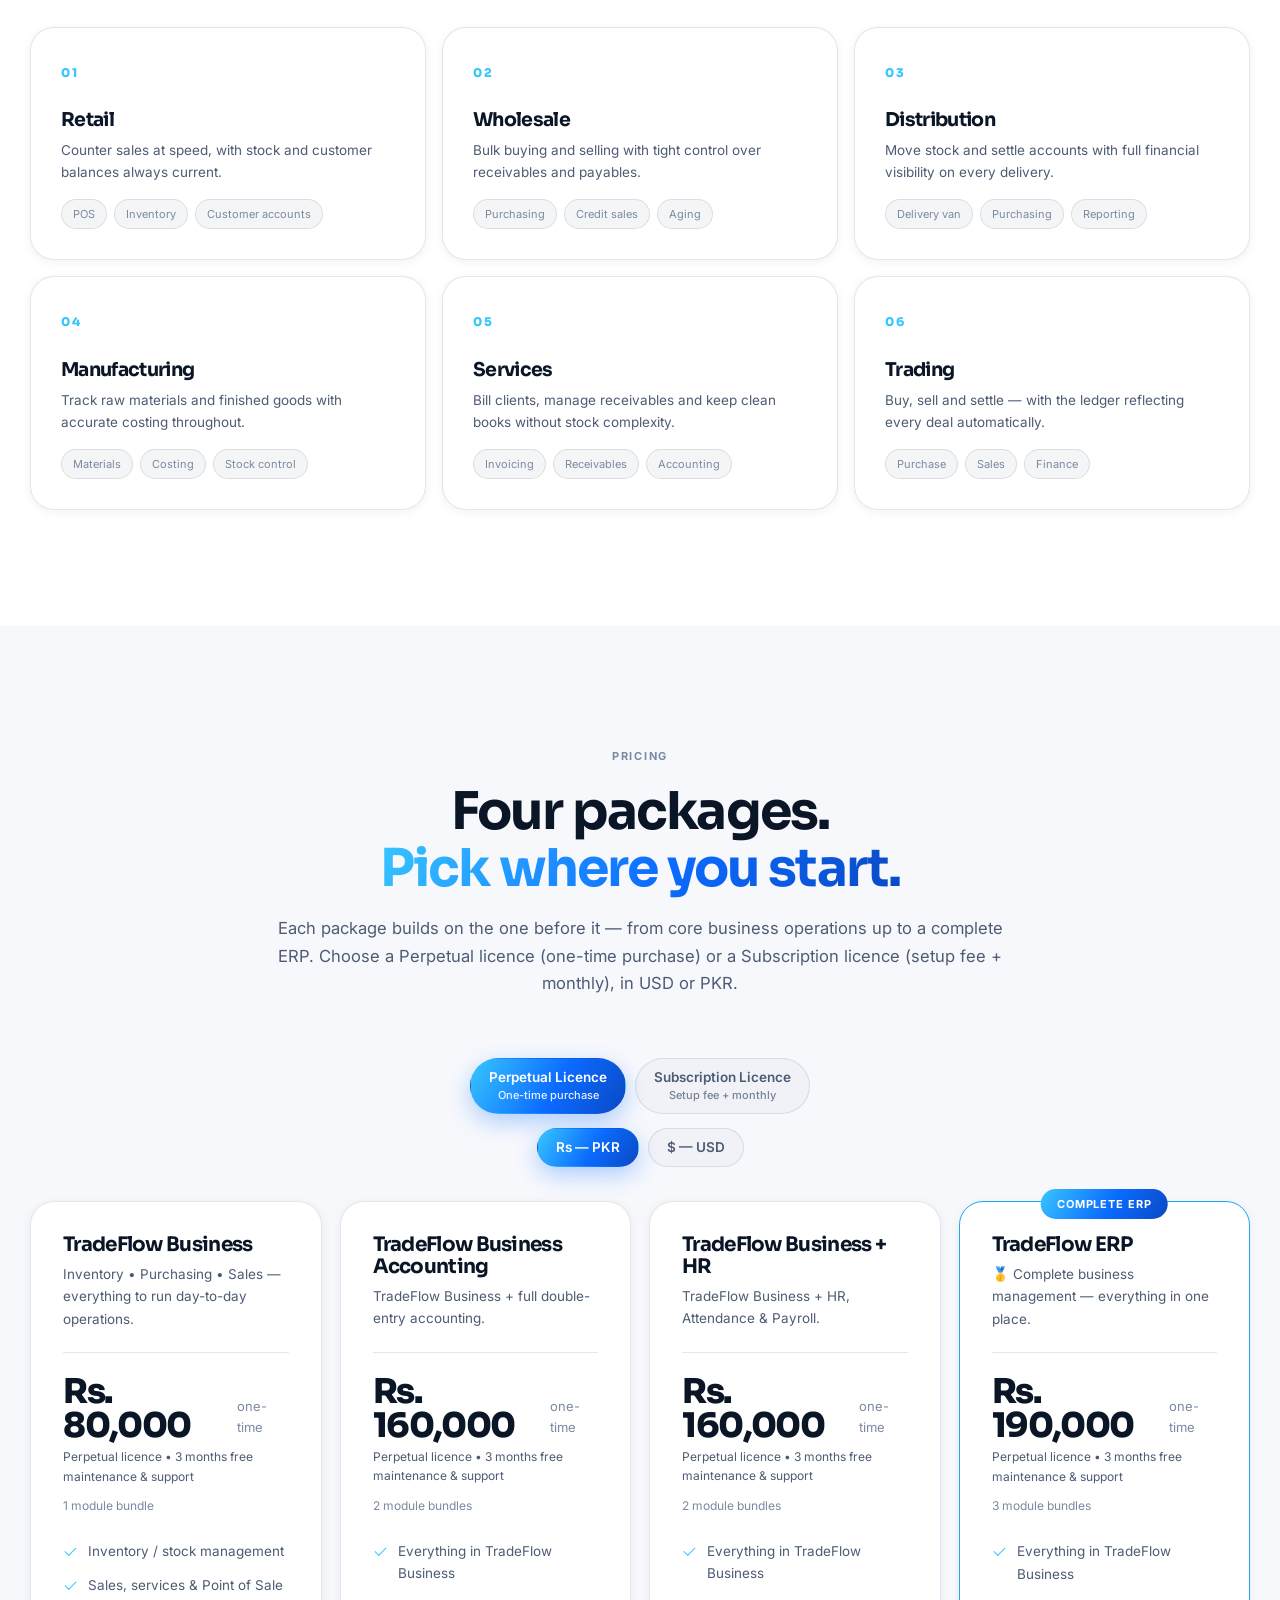
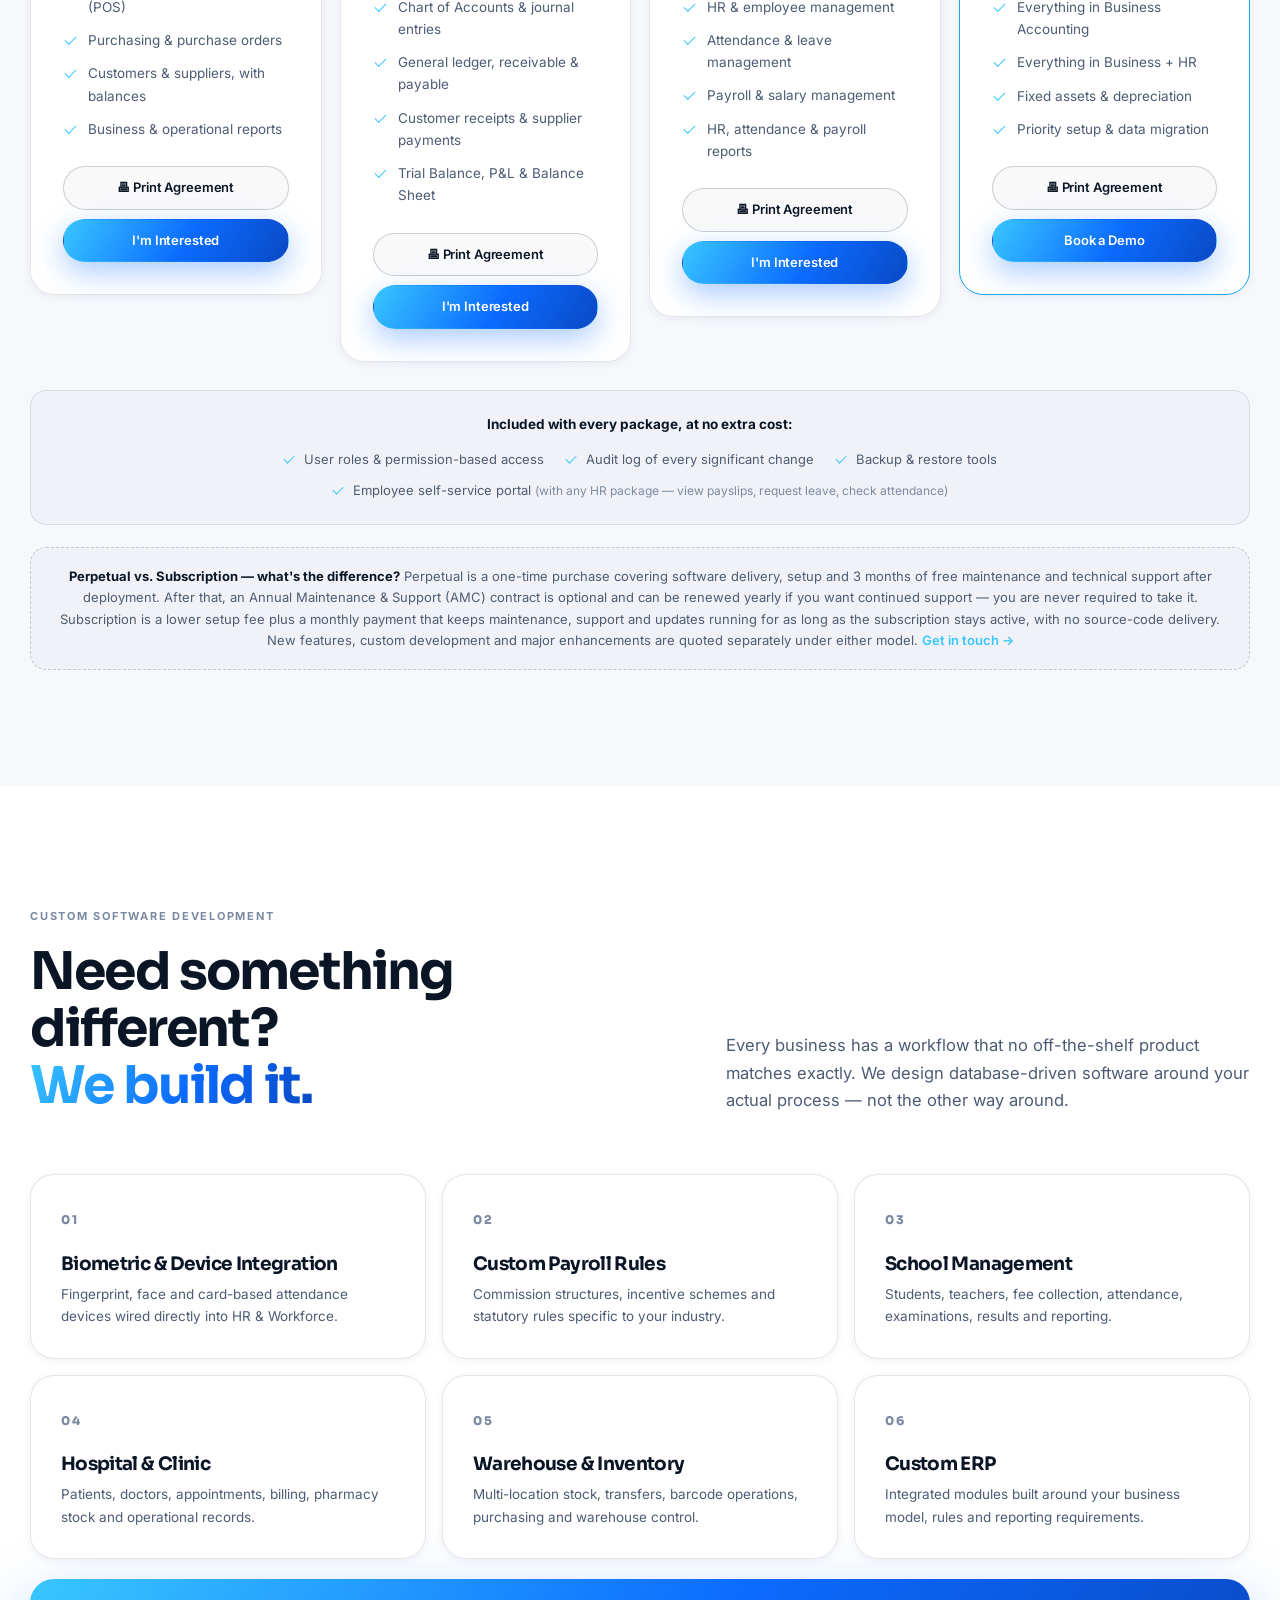
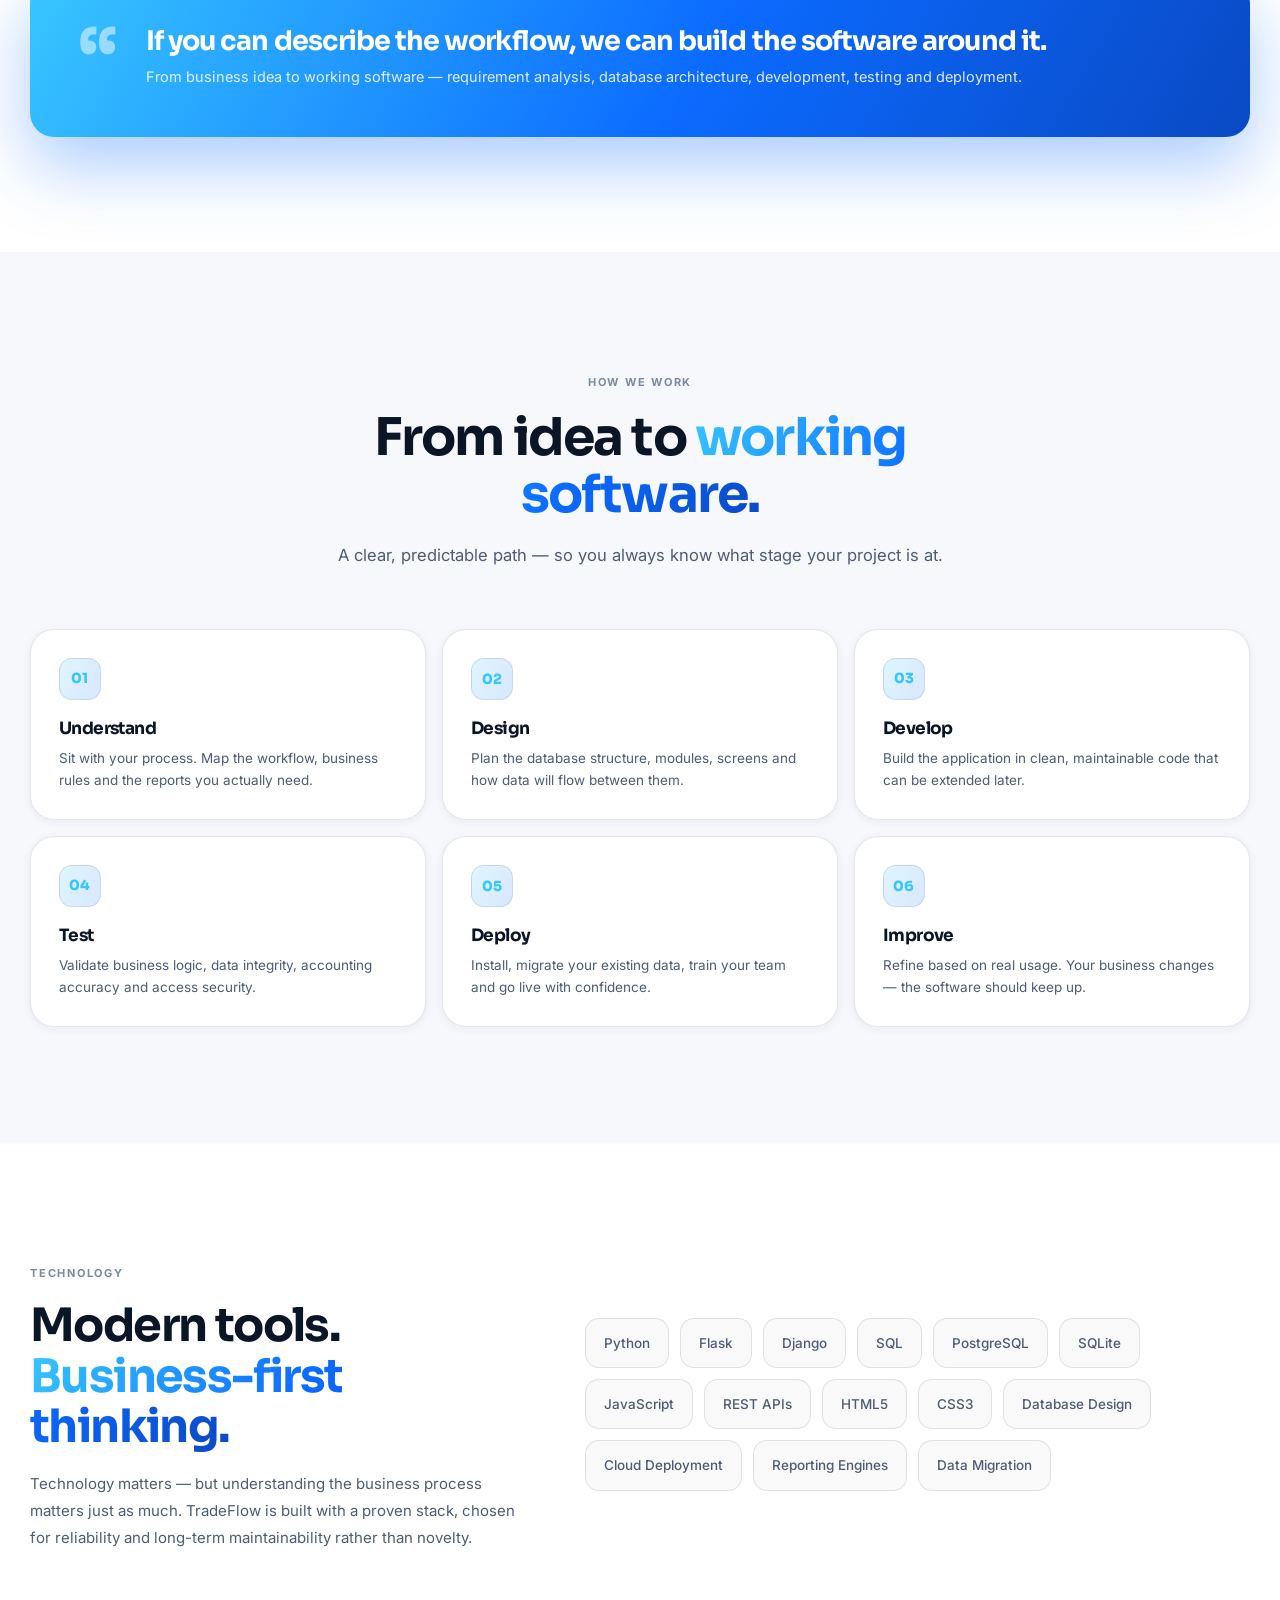
==== commit 2515dc0d: "Add floating 3D product visuals across the platform deep-dive tabs Integrate 8 premium 3D visuals (b" ====
--- a/index.html
+++ b/index.html
@@ -132,6 +132,7 @@
       </div>
 
       <div class="mock-wrap reveal d2">
+        <img class="brand-accent" src="assets/visuals/hero-tradeflow-brand.webp" alt="" aria-hidden="true" width="900" height="291" decoding="async">
         <div class="mock">
           <div class="mock-bar"><i></i><i></i><i></i><b>TradeFlow ERP — Business Dashboard</b></div>
           <div class="mock-body">
@@ -360,70 +361,106 @@
 
         <div class="deep-panels">
           <div class="deep-panel active" id="panel-inv" role="tabpanel" aria-labelledby="tab-inv">
-            <h3>Inventory Management</h3>
-            <p>Full control over items, stock levels, costing and movement — with every change traceable back to the transaction that caused it.</p>
-            <ul class="deep-list">
-              <li><em>▸</em><div><strong>Item master</strong>Categories, units, pricing, opening stock and item codes.</div></li>
-              <li><em>▸</em><div><strong>Barcode &amp; QR</strong>Scan-based item lookup and faster counter operations.</div></li>
-              <li><em>▸</em><div><strong>Weighted-average costing</strong>Accurate valuation as purchase rates change over time.</div></li>
-              <li><em>▸</em><div><strong>Item ledger</strong>Every in/out movement with running balance and value.</div></li>
-              <li><em>▸</em><div><strong>Stock analysis</strong>Fast-moving, slow-moving and stock valuation views.</div></li>
-              <li><em>▸</em><div><strong>Bulk import</strong>Load items in bulk from CSV or Excel, with barcode label printing.</div></li>
-            </ul>
+            <div class="deep-panel-body has-visual">
+              <div>
+                <h3>Inventory Management</h3>
+                <p>Full control over items, stock levels, costing and movement — with every change traceable back to the transaction that caused it.</p>
+                <ul class="deep-list">
+                  <li><em>▸</em><div><strong>Item master</strong>Categories, units, pricing, opening stock and item codes.</div></li>
+                  <li><em>▸</em><div><strong>Barcode &amp; QR</strong>Scan-based item lookup and faster counter operations.</div></li>
+                  <li><em>▸</em><div><strong>Weighted-average costing</strong>Accurate valuation as purchase rates change over time.</div></li>
+                  <li><em>▸</em><div><strong>Item ledger</strong>Every in/out movement with running balance and value.</div></li>
+                  <li><em>▸</em><div><strong>Stock analysis</strong>Fast-moving, slow-moving and stock valuation views.</div></li>
+                  <li><em>▸</em><div><strong>Bulk import</strong>Load items in bulk from CSV or Excel, with barcode label printing.</div></li>
+                </ul>
+              </div>
+              <figure class="visual-figure">
+                <img src="assets/visuals/inventory-management.webp" alt="TradeFlow ERP inventory management 3D visual" width="900" height="730" loading="lazy" decoding="async">
+              </figure>
+            </div>
           </div>
 
           <div class="deep-panel" id="panel-pos" role="tabpanel" aria-labelledby="tab-pos" hidden>
-            <h3>Sales &amp; Point of Sale</h3>
-            <p>A counter-speed sales workflow that still produces a proper invoice and a proper accounting entry.</p>
-            <ul class="deep-list">
-              <li><em>▸</em><div><strong>POS billing</strong>Keyboard and barcode driven sales screen built for speed.</div></li>
-              <li><em>▸</em><div><strong>Held bills</strong>Park an in-progress bill and serve the next customer.</div></li>
-              <li><em>▸</em><div><strong>Sales invoices</strong>Full invoice records with item detail and tax.</div></li>
-              <li><em>▸</em><div><strong>Customer accounts</strong>Credit sales, balances and receivable tracking.</div></li>
-              <li><em>▸</em><div><strong>Controlled numbering</strong>Sequential, gap-free transaction numbers.</div></li>
-              <li><em>▸</em><div><strong>Automatic posting</strong>Stock reduced and ledger updated in the same action.</div></li>
-            </ul>
+            <div class="deep-panel-body has-visual reverse">
+              <div>
+                <h3>Sales &amp; Point of Sale</h3>
+                <p>A counter-speed sales workflow that still produces a proper invoice and a proper accounting entry.</p>
+                <ul class="deep-list">
+                  <li><em>▸</em><div><strong>POS billing</strong>Keyboard and barcode driven sales screen built for speed.</div></li>
+                  <li><em>▸</em><div><strong>Held bills</strong>Park an in-progress bill and serve the next customer.</div></li>
+                  <li><em>▸</em><div><strong>Sales invoices</strong>Full invoice records with item detail and tax.</div></li>
+                  <li><em>▸</em><div><strong>Customer accounts</strong>Credit sales, balances and receivable tracking.</div></li>
+                  <li><em>▸</em><div><strong>Controlled numbering</strong>Sequential, gap-free transaction numbers.</div></li>
+                  <li><em>▸</em><div><strong>Automatic posting</strong>Stock reduced and ledger updated in the same action.</div></li>
+                </ul>
+              </div>
+              <figure class="visual-figure">
+                <img src="assets/visuals/sales-pos.webp" alt="TradeFlow ERP sales and point-of-sale 3D visual" width="900" height="505" loading="lazy" decoding="async">
+              </figure>
+            </div>
           </div>
 
           <div class="deep-panel" id="panel-pur" role="tabpanel" aria-labelledby="tab-pur" hidden>
-            <h3>Purchasing &amp; Suppliers</h3>
-            <p>Bring stock in correctly, and keep supplier balances accurate without a second set of records.</p>
-            <ul class="deep-list">
-              <li><em>▸</em><div><strong>Purchase invoices</strong>Item-level purchasing with rates, tax and totals.</div></li>
-              <li><em>▸</em><div><strong>Supplier accounts</strong>Balances, payments and payable positions.</div></li>
-              <li><em>▸</em><div><strong>Cost updates</strong>Purchases feed directly into item costing.</div></li>
-              <li><em>▸</em><div><strong>Payables aging</strong>See what is due, and when it became due.</div></li>
-              <li><em>▸</em><div><strong>Purchase history</strong>Full record of what was bought, from whom, at what rate.</div></li>
-              <li><em>▸</em><div><strong>Ledger integration</strong>Every purchase posts to the correct accounts.</div></li>
-            </ul>
+            <div class="deep-panel-body has-visual">
+              <div>
+                <h3>Purchasing &amp; Suppliers</h3>
+                <p>Bring stock in correctly, and keep supplier balances accurate without a second set of records.</p>
+                <ul class="deep-list">
+                  <li><em>▸</em><div><strong>Purchase invoices</strong>Item-level purchasing with rates, tax and totals.</div></li>
+                  <li><em>▸</em><div><strong>Supplier accounts</strong>Balances, payments and payable positions.</div></li>
+                  <li><em>▸</em><div><strong>Cost updates</strong>Purchases feed directly into item costing.</div></li>
+                  <li><em>▸</em><div><strong>Payables aging</strong>See what is due, and when it became due.</div></li>
+                  <li><em>▸</em><div><strong>Purchase history</strong>Full record of what was bought, from whom, at what rate.</div></li>
+                  <li><em>▸</em><div><strong>Ledger integration</strong>Every purchase posts to the correct accounts.</div></li>
+                </ul>
+              </div>
+              <figure class="visual-figure">
+                <img src="assets/visuals/purchasing-procurement.webp" alt="TradeFlow ERP purchasing and supplier workflow 3D visual" width="900" height="537" loading="lazy" decoding="async">
+              </figure>
+            </div>
           </div>
 
           <div class="deep-panel" id="panel-acc" role="tabpanel" aria-labelledby="tab-acc" hidden>
-            <h3>Double-Entry Accounting</h3>
-            <p>The financial core of TradeFlow. Operational transactions become accounting entries automatically — no re-typing into separate accounting software.</p>
-            <ul class="deep-list">
-              <li><em>▸</em><div><strong>Chart of Accounts</strong>Structured account hierarchy for your business.</div></li>
-              <li><em>▸</em><div><strong>Journal entries</strong>Manual entries with full detail and audit history.</div></li>
-              <li><em>▸</em><div><strong>Trial Balance</strong>Verify that the books balance at any point.</div></li>
-              <li><em>▸</em><div><strong>Profit &amp; Loss</strong>Revenue, cost and profitability for any period.</div></li>
-              <li><em>▸</em><div><strong>Balance Sheet</strong>Assets, liabilities and equity position.</div></li>
-              <li><em>▸</em><div><strong>Cash Flow</strong>Where money came from and where it went.</div></li>
-              <li><em>▸</em><div><strong>Cash &amp; Bank</strong>Cash book, bank ledger and account management.</div></li>
-              <li><em>▸</em><div><strong>Subledger reconciliation</strong>Confirm subledgers agree with the general ledger.</div></li>
-            </ul>
+            <div class="deep-panel-body has-visual reverse">
+              <div>
+                <h3>Double-Entry Accounting</h3>
+                <p>The financial core of TradeFlow. Operational transactions become accounting entries automatically — no re-typing into separate accounting software.</p>
+                <ul class="deep-list">
+                  <li><em>▸</em><div><strong>Chart of Accounts</strong>Structured account hierarchy for your business.</div></li>
+                  <li><em>▸</em><div><strong>Journal entries</strong>Manual entries with full detail and audit history.</div></li>
+                  <li><em>▸</em><div><strong>Trial Balance</strong>Verify that the books balance at any point.</div></li>
+                  <li><em>▸</em><div><strong>Profit &amp; Loss</strong>Revenue, cost and profitability for any period.</div></li>
+                  <li><em>▸</em><div><strong>Balance Sheet</strong>Assets, liabilities and equity position.</div></li>
+                  <li><em>▸</em><div><strong>Cash Flow</strong>Where money came from and where it went.</div></li>
+                  <li><em>▸</em><div><strong>Cash &amp; Bank</strong>Cash book, bank ledger and account management.</div></li>
+                  <li><em>▸</em><div><strong>Subledger reconciliation</strong>Confirm subledgers agree with the general ledger.</div></li>
+                </ul>
+              </div>
+              <figure class="visual-figure two-up">
+                <img src="assets/visuals/customer-receivables.webp" alt="TradeFlow ERP customer and receivables 3D visual" width="900" height="551" loading="lazy" decoding="async">
+                <img src="assets/visuals/supplier-payables.webp" alt="TradeFlow ERP supplier and payables 3D visual" width="900" height="533" loading="lazy" decoding="async">
+              </figure>
+            </div>
           </div>
 
           <div class="deep-panel" id="panel-rep" role="tabpanel" aria-labelledby="tab-rep" hidden>
-            <h3>Reports &amp; Insights</h3>
-            <p>Reporting is not a bolt-on. Because every module posts into the same data model, reports reflect the real position of the business.</p>
-            <ul class="deep-list">
-              <li><em>▸</em><div><strong>Inventory reports</strong>Stock on hand, valuation and movement summaries.</div></li>
-              <li><em>▸</em><div><strong>Financial statements</strong>P&amp;L, Balance Sheet, Cash Flow, Trial Balance.</div></li>
-              <li><em>▸</em><div><strong>Accounts aging</strong>Receivable and payable aging buckets.</div></li>
-              <li><em>▸</em><div><strong>Tax summary</strong>Tax collected and payable by period and code.</div></li>
-              <li><em>▸</em><div><strong>Ledger reports</strong>Item, customer, supplier, cash and bank ledgers.</div></li>
-              <li><em>▸</em><div><strong>Period filters</strong>Run any report for the range you care about.</div></li>
-            </ul>
+            <div class="deep-panel-body has-visual">
+              <div>
+                <h3>Reports &amp; Insights</h3>
+                <p>Reporting is not a bolt-on. Because every module posts into the same data model, reports reflect the real position of the business.</p>
+                <ul class="deep-list">
+                  <li><em>▸</em><div><strong>Inventory reports</strong>Stock on hand, valuation and movement summaries.</div></li>
+                  <li><em>▸</em><div><strong>Financial statements</strong>P&amp;L, Balance Sheet, Cash Flow, Trial Balance.</div></li>
+                  <li><em>▸</em><div><strong>Accounts aging</strong>Receivable and payable aging buckets.</div></li>
+                  <li><em>▸</em><div><strong>Tax summary</strong>Tax collected and payable by period and code.</div></li>
+                  <li><em>▸</em><div><strong>Ledger reports</strong>Item, customer, supplier, cash and bank ledgers.</div></li>
+                  <li><em>▸</em><div><strong>Period filters</strong>Run any report for the range you care about.</div></li>
+                </ul>
+              </div>
+              <figure class="visual-figure">
+                <img src="assets/visuals/reports-business-intelligence.webp" alt="TradeFlow ERP reports and business intelligence 3D visual" width="900" height="550" loading="lazy" decoding="async">
+              </figure>
+            </div>
           </div>
 
           <div class="deep-panel" id="panel-adm" role="tabpanel" aria-labelledby="tab-adm" hidden>
@@ -440,17 +477,24 @@
           </div>
 
           <div class="deep-panel" id="panel-hr" role="tabpanel" aria-labelledby="tab-hr" hidden>
-            <h3>HR &amp; Payroll</h3>
-            <p>Employee records, attendance-linked payroll and full payroll runs — calculated correctly and posted straight into the books.</p>
-            <ul class="deep-list">
-              <li><em>▸</em><div><strong>Employee master</strong>Personal, employment and salary structure records.</div></li>
-              <li><em>▸</em><div><strong>Leave management</strong>Leave types, balances, requests and approvals.</div></li>
-              <li><em>▸</em><div><strong>Payroll runs</strong>Monthly payroll processed against attendance and leave.</div></li>
-              <li><em>▸</em><div><strong>Deductions &amp; advances</strong>Loans, advances and recurring deductions handled automatically.</div></li>
-              <li><em>▸</em><div><strong>Payslips</strong>Itemised payslips generated for every employee, every run.</div></li>
-              <li><em>▸</em><div><strong>Payroll ledger posting</strong>Salary expense and liabilities posted straight to accounting.</div></li>
-              <li><em>▸</em><div><strong>Employee self-service</strong>Employees view their own payslips, attendance and leave balance.</div></li>
-            </ul>
+            <div class="deep-panel-body has-visual reverse">
+              <div>
+                <h3>HR &amp; Payroll</h3>
+                <p>Employee records, attendance-linked payroll and full payroll runs — calculated correctly and posted straight into the books.</p>
+                <ul class="deep-list">
+                  <li><em>▸</em><div><strong>Employee master</strong>Personal, employment and salary structure records.</div></li>
+                  <li><em>▸</em><div><strong>Leave management</strong>Leave types, balances, requests and approvals.</div></li>
+                  <li><em>▸</em><div><strong>Payroll runs</strong>Monthly payroll processed against attendance and leave.</div></li>
+                  <li><em>▸</em><div><strong>Deductions &amp; advances</strong>Loans, advances and recurring deductions handled automatically.</div></li>
+                  <li><em>▸</em><div><strong>Payslips</strong>Itemised payslips generated for every employee, every run.</div></li>
+                  <li><em>▸</em><div><strong>Payroll ledger posting</strong>Salary expense and liabilities posted straight to accounting.</div></li>
+                  <li><em>▸</em><div><strong>Employee self-service</strong>Employees view their own payslips, attendance and leave balance.</div></li>
+                </ul>
+              </div>
+              <figure class="visual-figure">
+                <img src="assets/visuals/hr-payroll-attendance.webp" alt="TradeFlow ERP HR, payroll and attendance 3D visual" width="900" height="488" loading="lazy" decoding="async">
+              </figure>
+            </div>
           </div>
 
           <div class="deep-panel" id="panel-att" role="tabpanel" aria-labelledby="tab-att" hidden>
--- a/styles.css
+++ b/styles.css
@@ -286,6 +286,13 @@
 
 /* Floating badge on the mock */
 .mock-wrap{position:relative}
+.brand-accent{
+  position:absolute;right:-64px;top:-56px;width:200px;height:auto;z-index:0;
+  opacity:.85;pointer-events:none;
+  filter:drop-shadow(0 18px 30px rgba(6,12,26,.25));
+  animation:visualFloat 7s ease-in-out infinite;
+}
+.mock{position:relative;z-index:1}
 .float-badge{
   position:absolute;left:-26px;bottom:44px;z-index:3;
   display:flex;align-items:center;gap:11px;padding:13px 17px;
@@ -475,6 +482,26 @@
 }
 .deep-list li em{color:var(--brand-400);font-style:normal;font-weight:800;flex:0 0 auto}
 .deep-list li strong{display:block;color:var(--text);font-size:13.5px;font-weight:600;margin-bottom:2px}
+
+/* Deep-panel content + floating 3D visual, two columns on desktop.
+   Only panels with a matching visual get .has-visual - others are
+   untouched, single-column, exactly as before. */
+.deep-panel-body{display:grid;gap:30px}
+.deep-panel-body.has-visual{grid-template-columns:1.15fr .85fr;align-items:center}
+.deep-panel-body.has-visual.reverse{direction:rtl}
+.deep-panel-body.has-visual.reverse > *{direction:ltr}
+
+.visual-figure{margin:0;display:flex;justify-content:center}
+.visual-figure img{
+  width:100%;max-width:400px;height:auto;display:block;
+  filter:drop-shadow(0 22px 34px rgba(6,12,26,.28));
+  animation:visualFloat 6s ease-in-out infinite;
+}
+.visual-figure.two-up{gap:20px}
+.visual-figure.two-up{display:grid;grid-template-columns:1fr 1fr;align-items:center}
+.visual-figure.two-up img{max-width:none}
+.visual-figure.two-up img:nth-child(2){animation-delay:-3s}
+@keyframes visualFloat{50%{transform:translateY(-8px)}}
 
 /* --------------------------------------------------------------------------
    11. Industries
@@ -883,11 +910,15 @@
   .nav-links a{padding:13px 15px;font-size:15px}
   .menu-toggle{display:grid}
   .nav-cta{display:none}
-  .hero-grid,.tech-inner,.about-grid,.section-head--split{grid-template-columns:1fr}
+  .hero-grid,.tech-inner,.about-grid,.section-head--split,.deep-panel-body.has-visual{grid-template-columns:1fr}
+  .deep-panel-body.has-visual.reverse{direction:ltr}
+  .deep-panel-body.has-visual .visual-figure{order:-1}
+  .visual-figure img{max-width:280px}
   .section-head--split{gap:18px;align-items:start}
   .mock{transform:none}
   .mock:hover{transform:translateY(-4px)}
   .float-badge{left:auto;right:16px;bottom:-18px}
+  .brand-accent{display:none}
   .featured{grid-template-columns:1fr}
   .featured > .feat{aspect-ratio:16/9}
   .screen-grid{grid-template-columns:repeat(2,1fr)}
